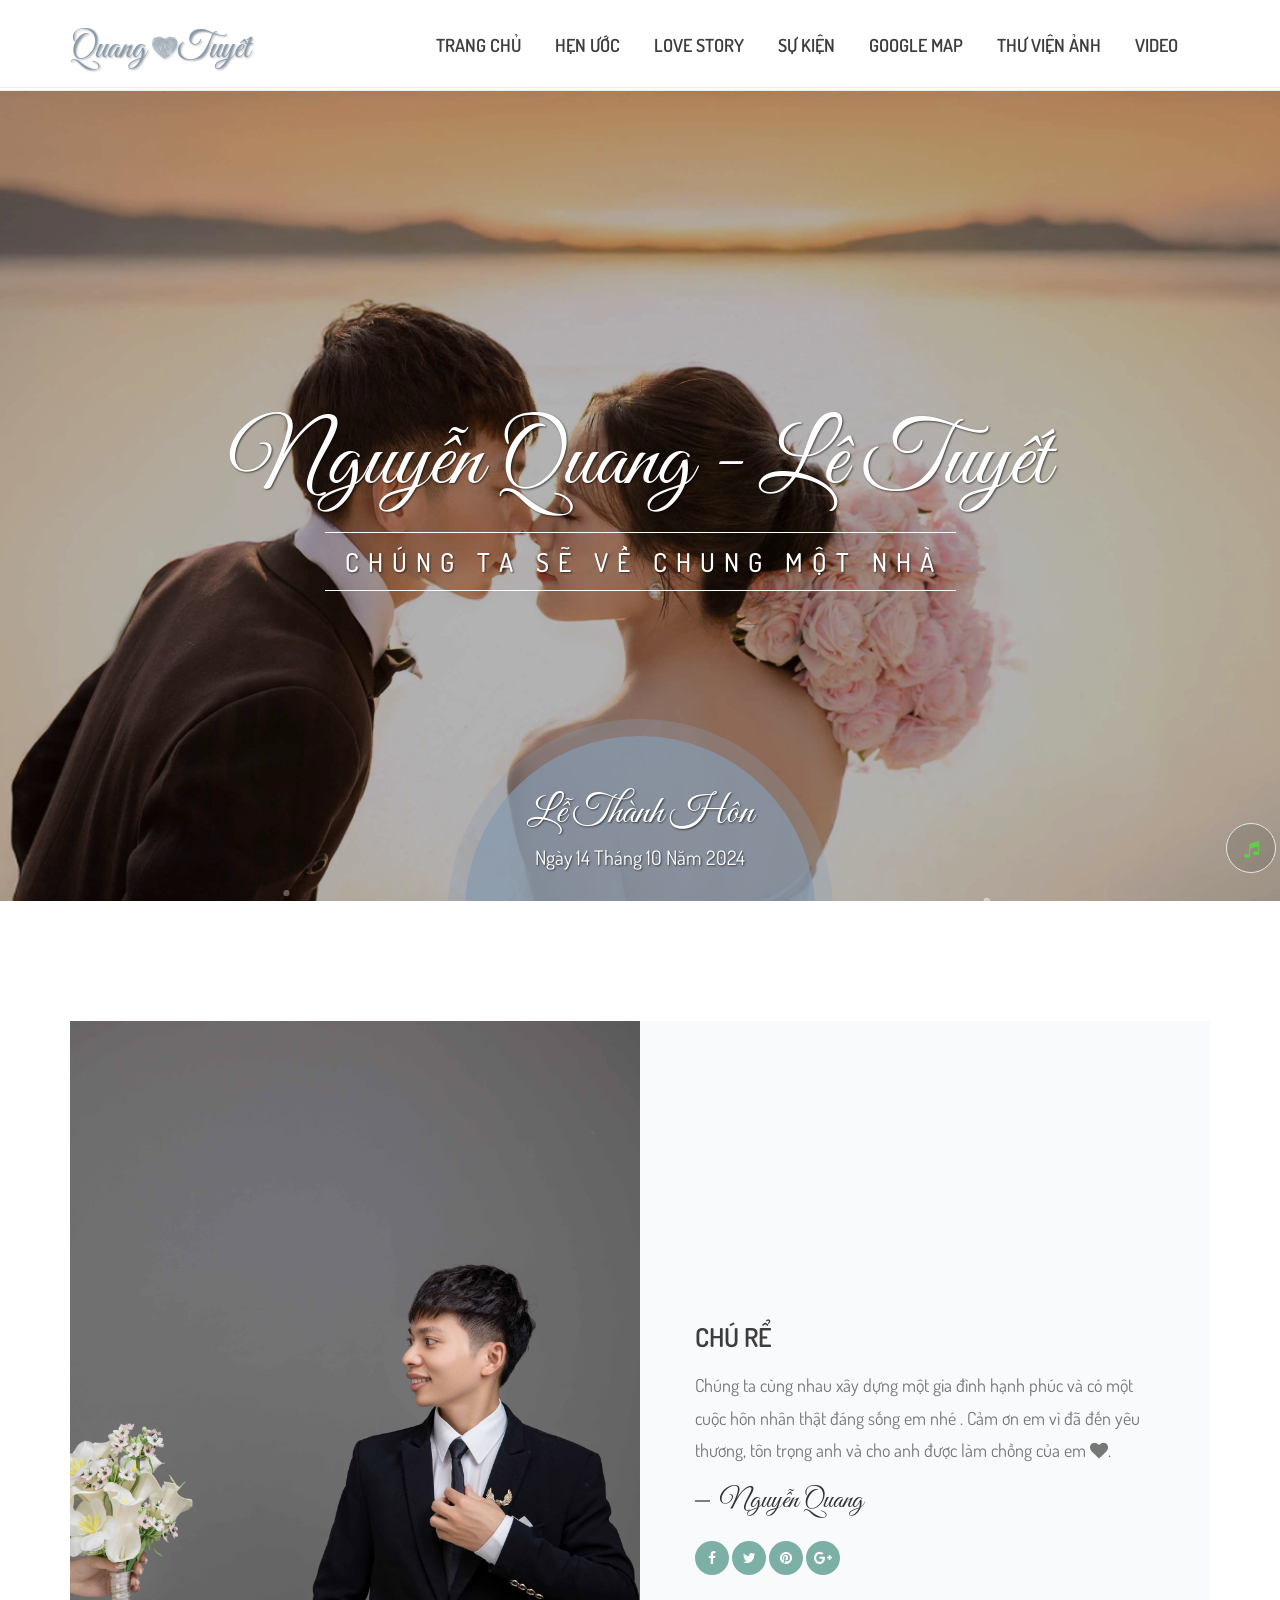
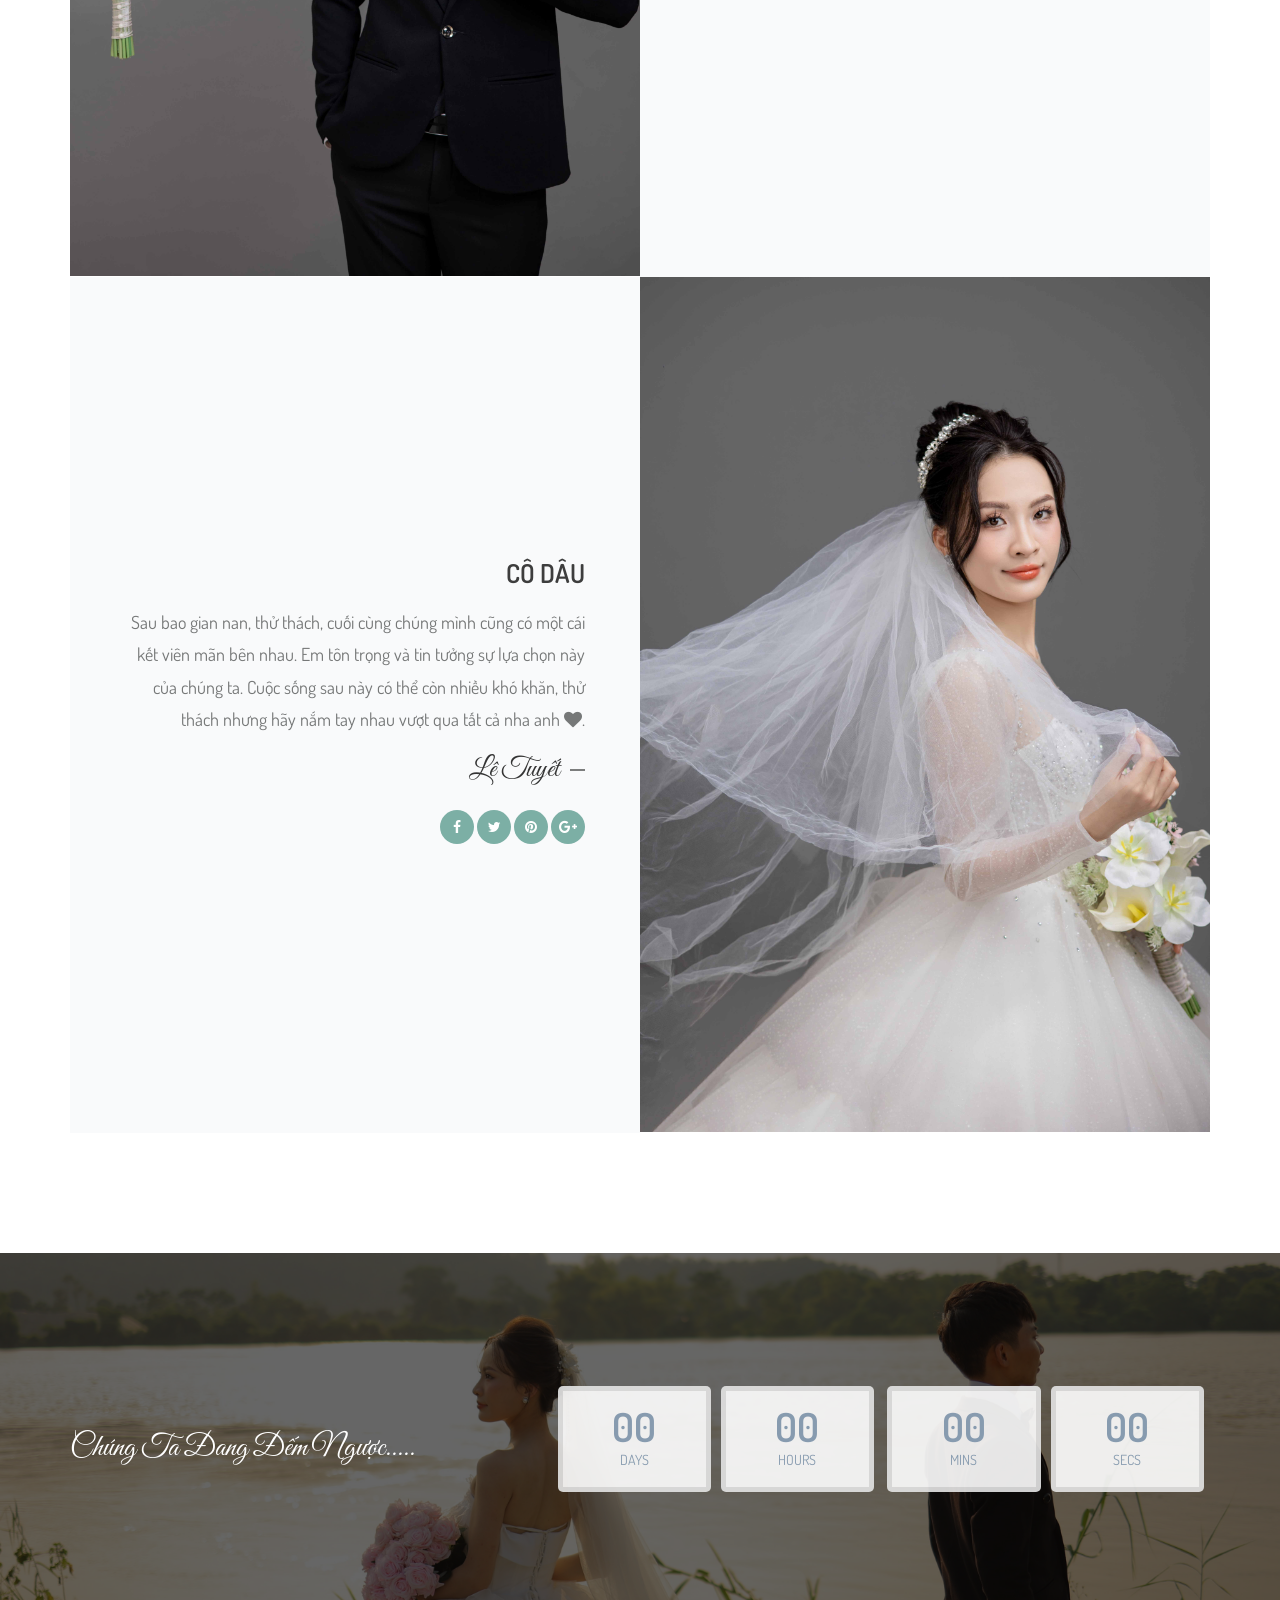
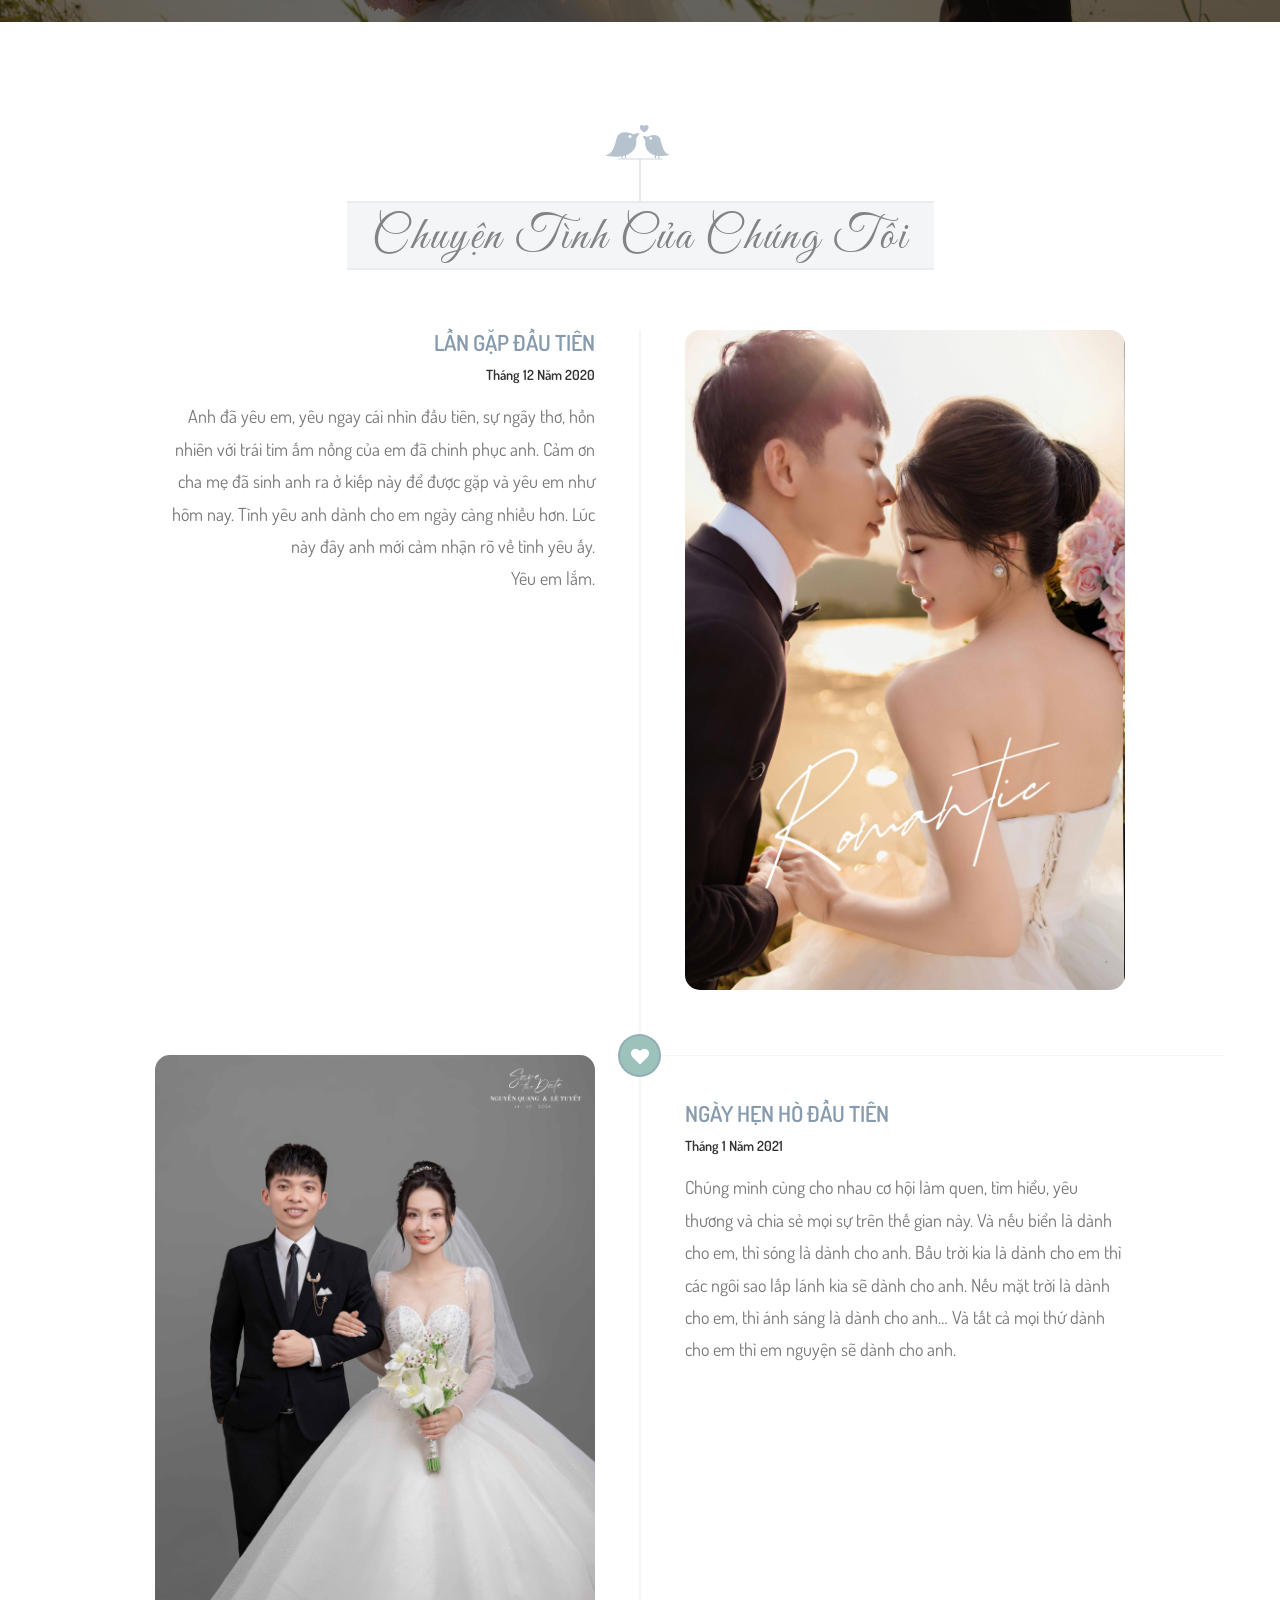
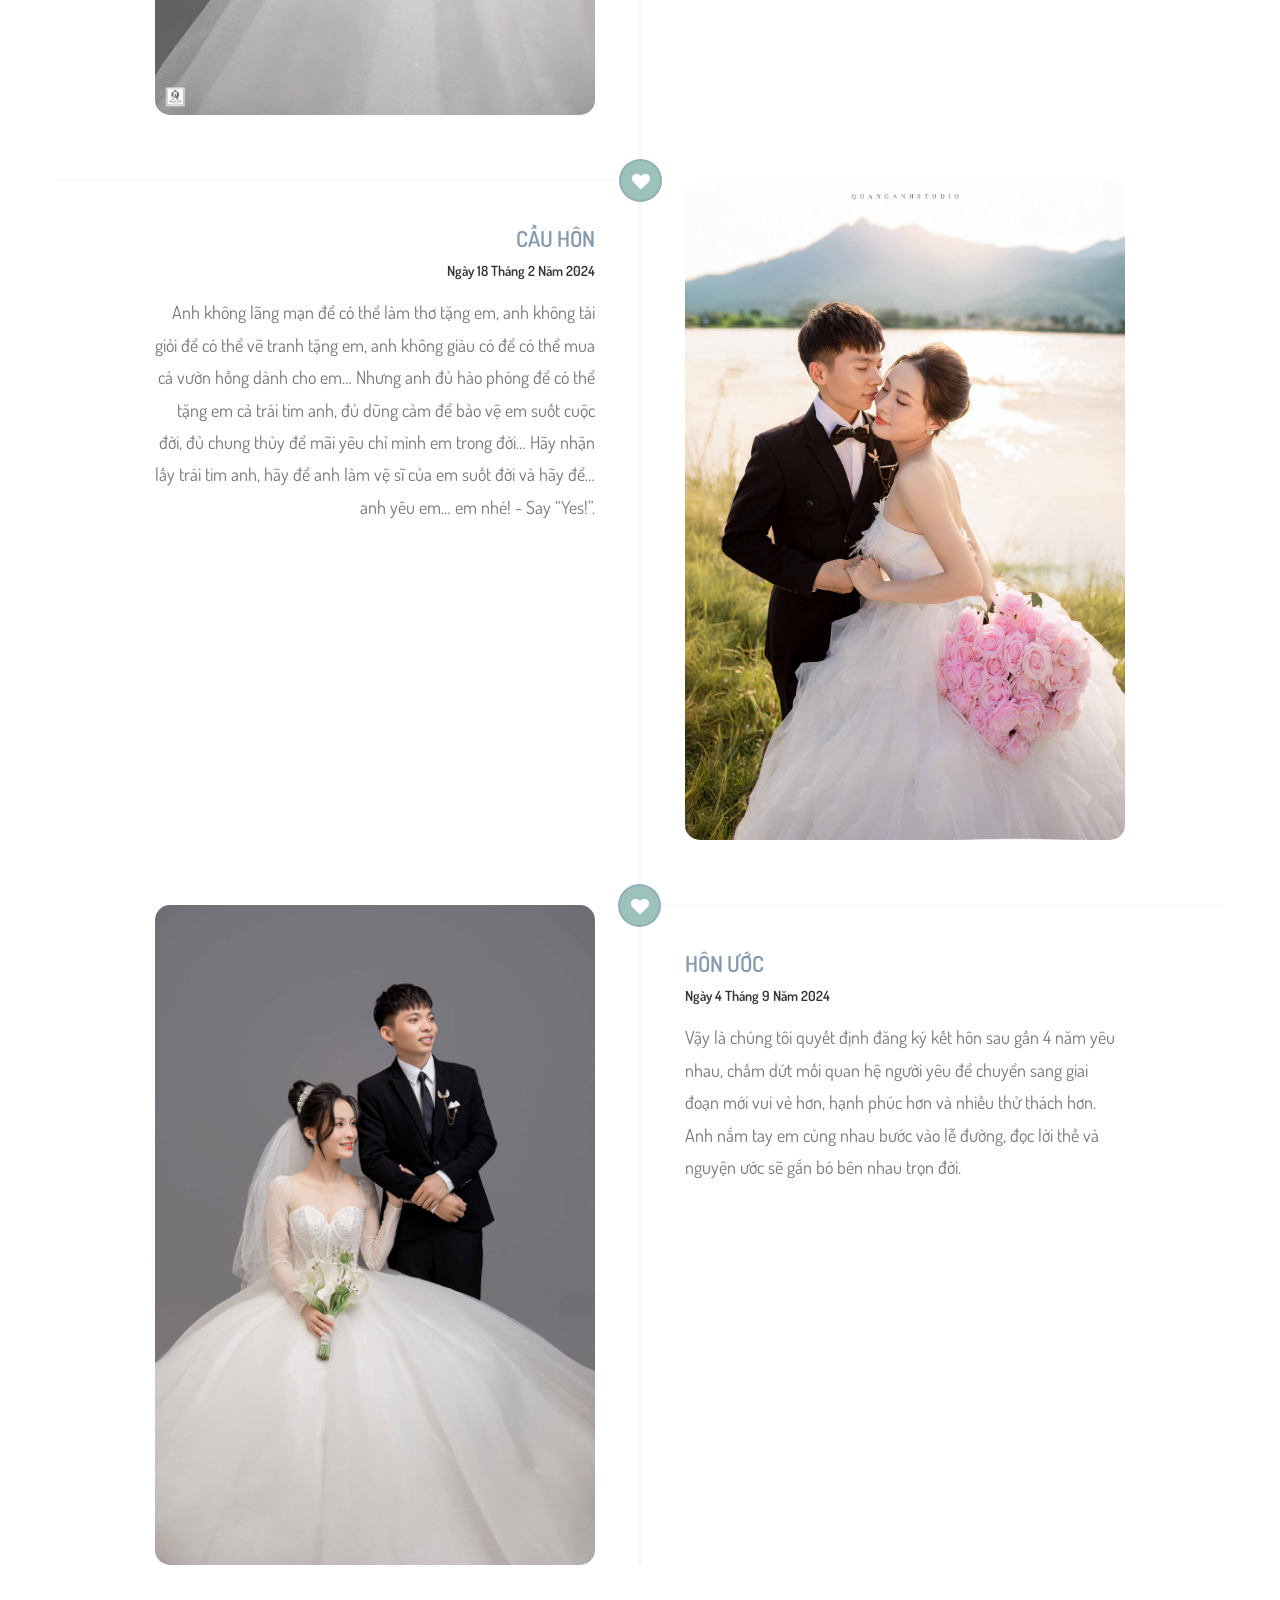
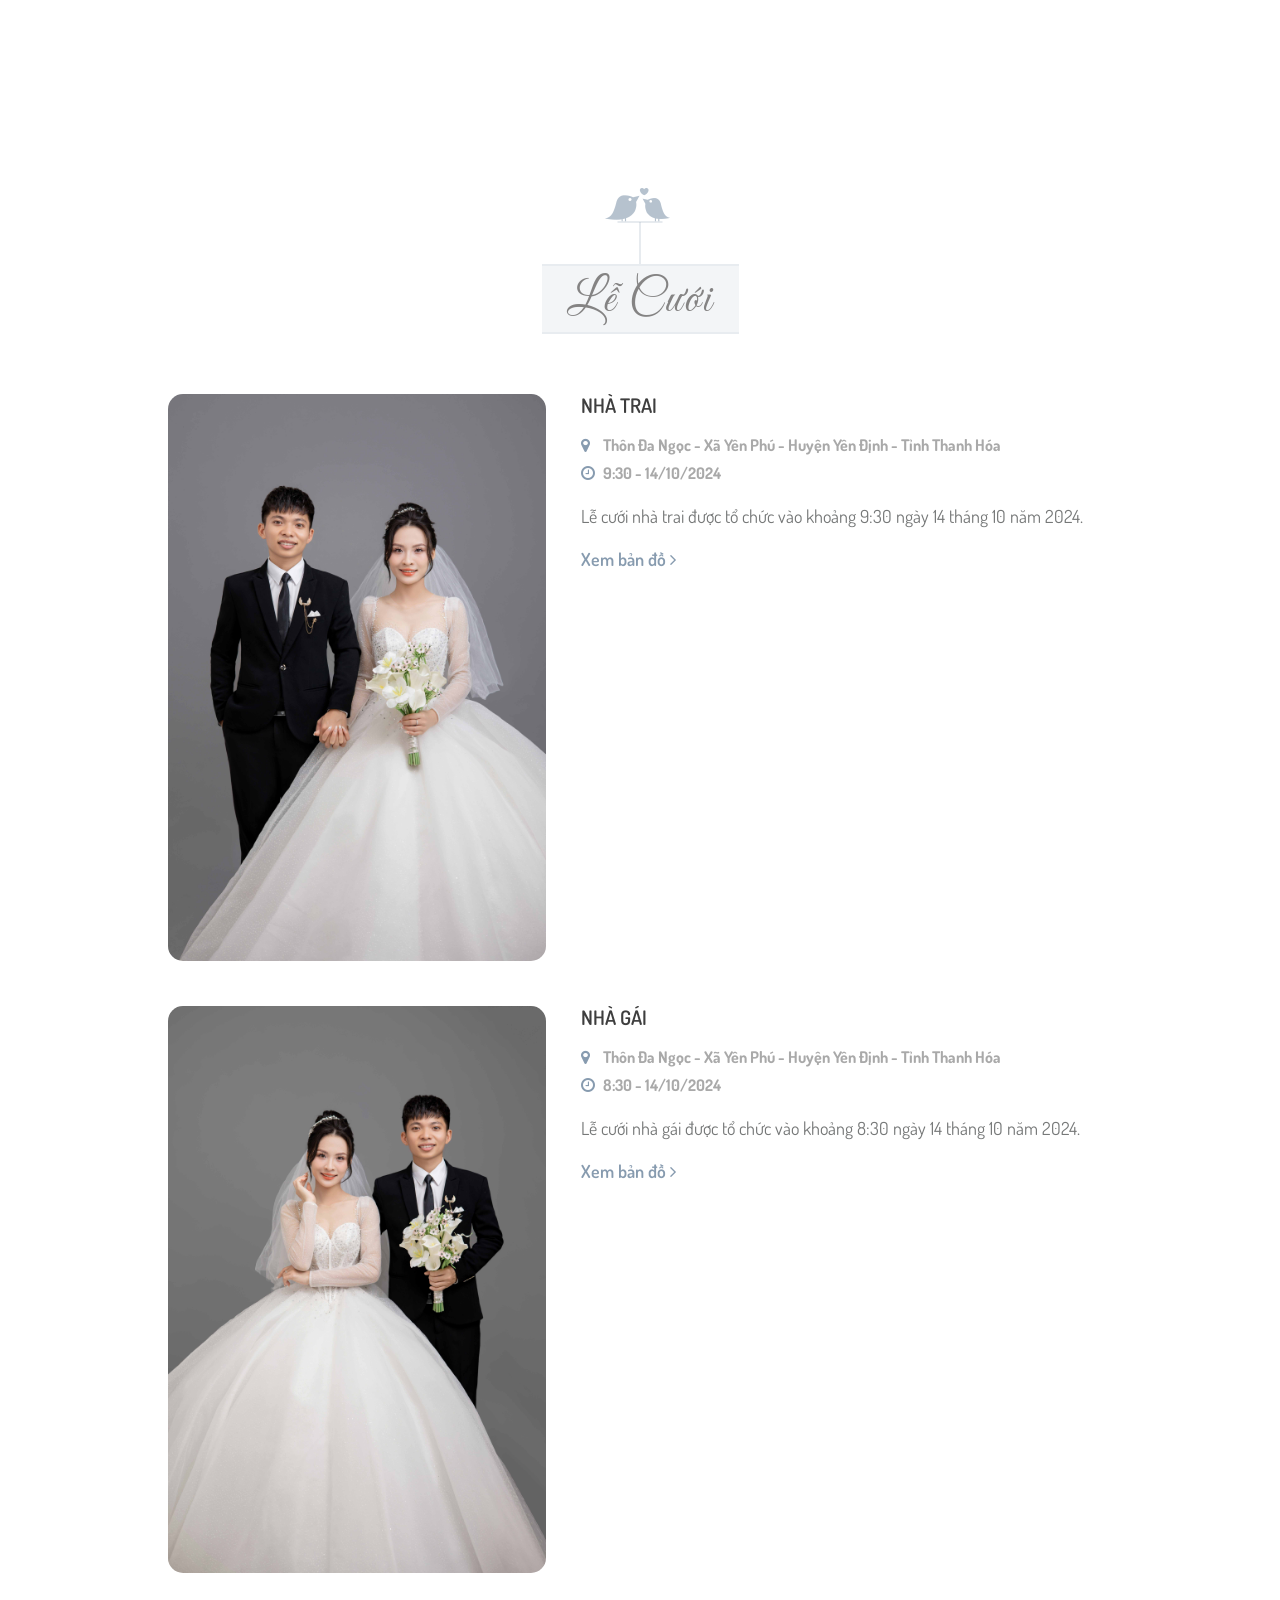
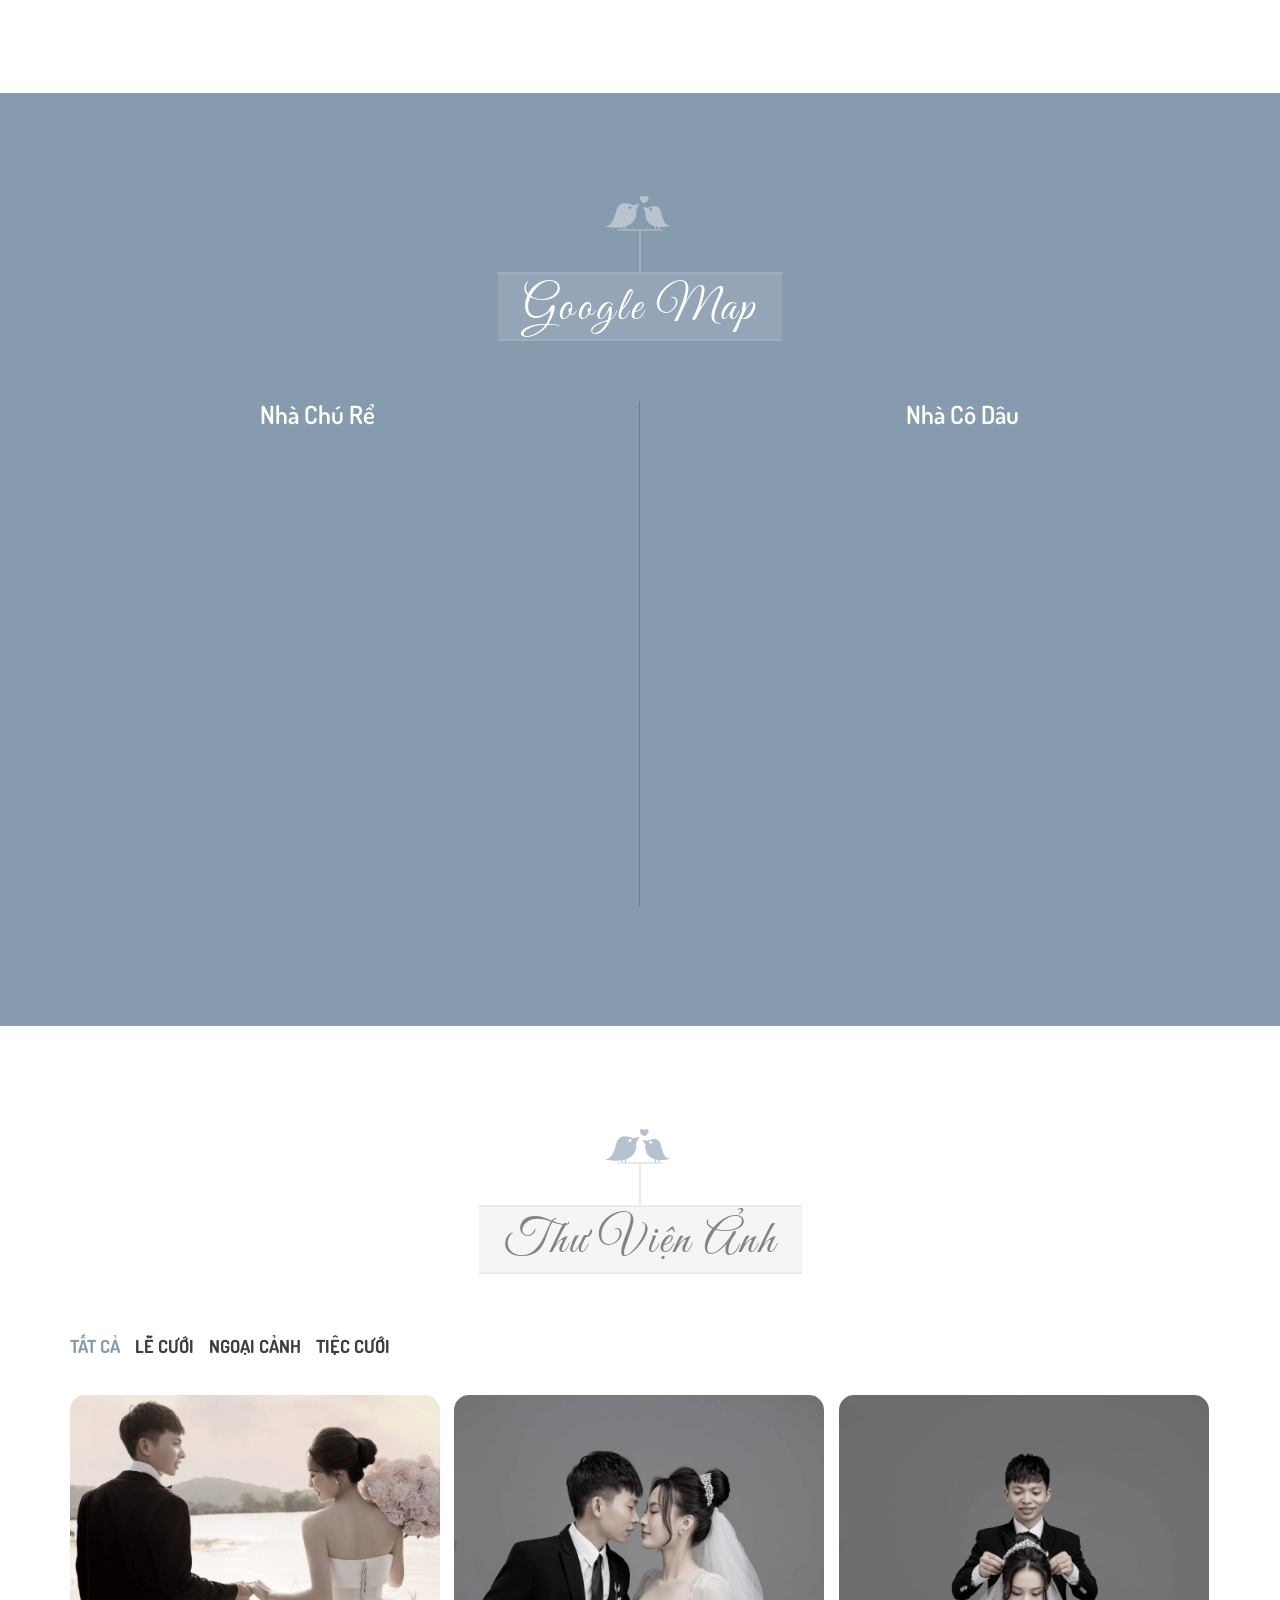
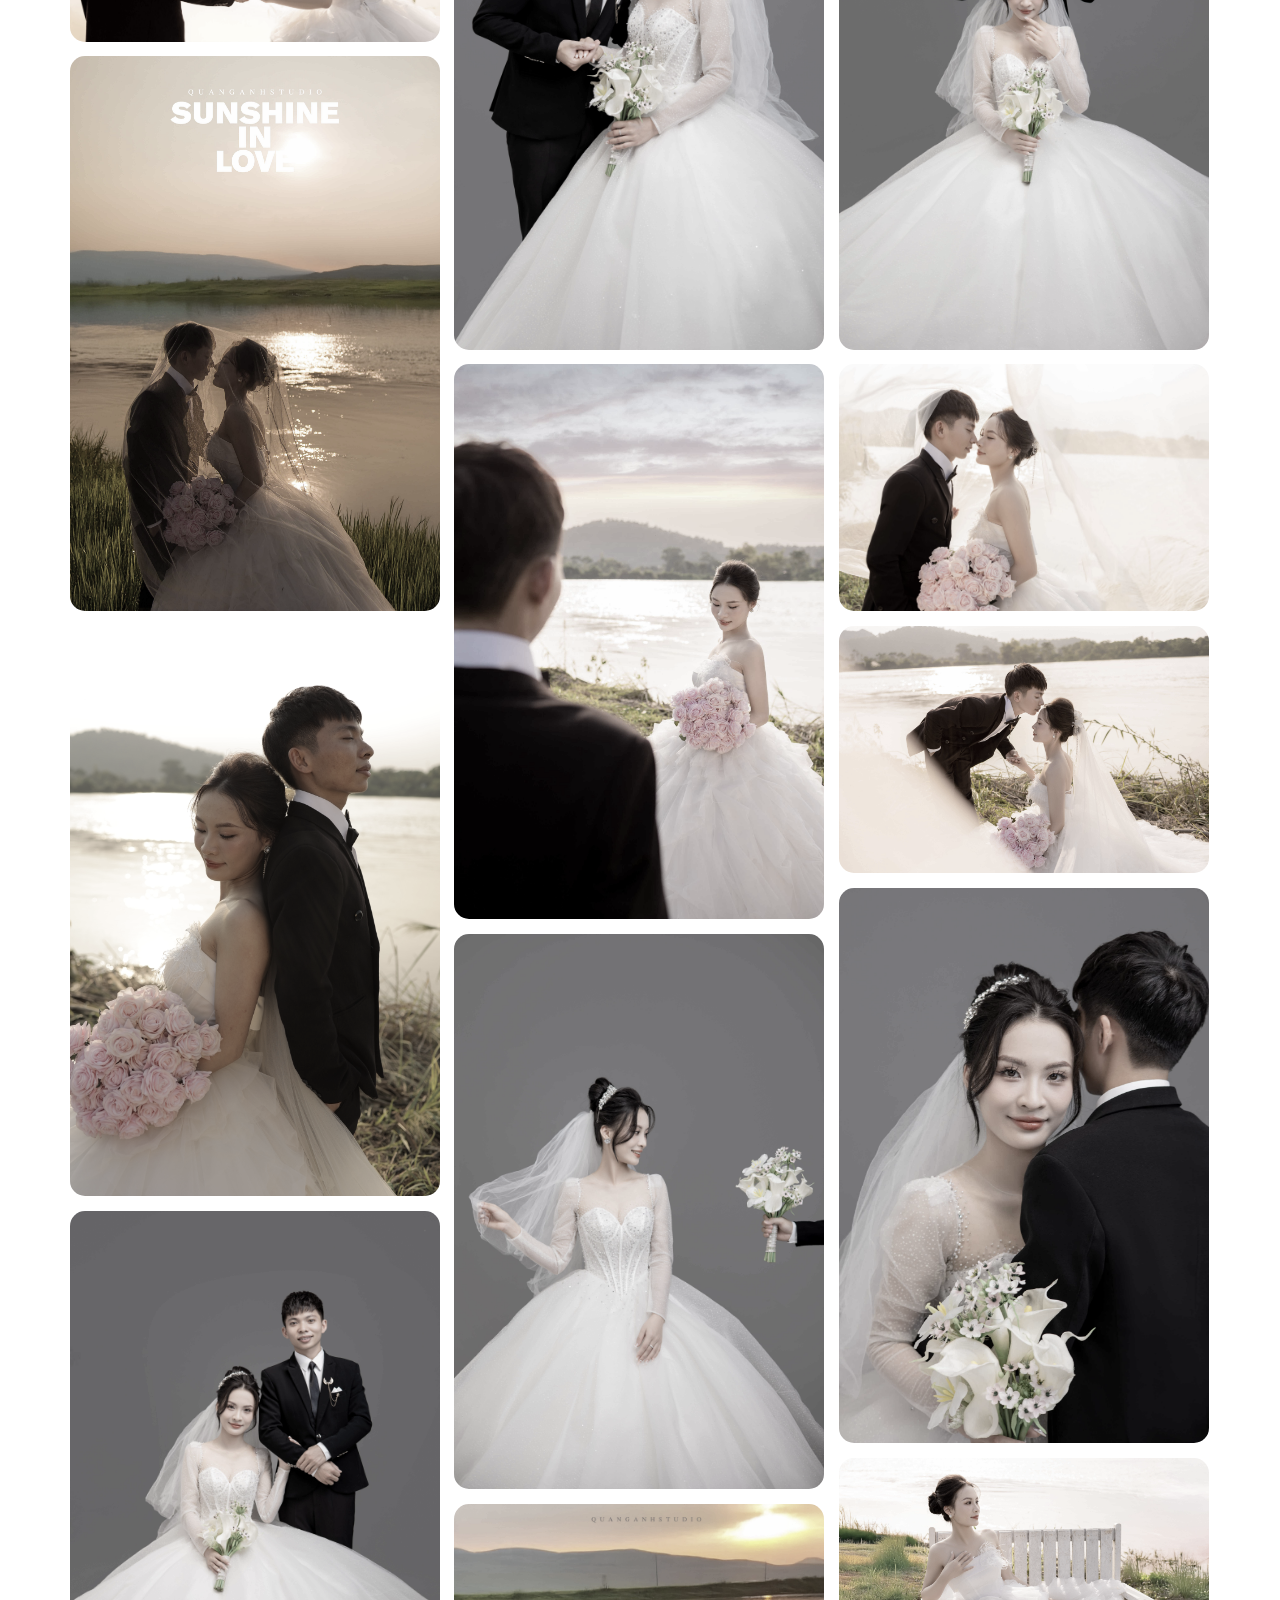
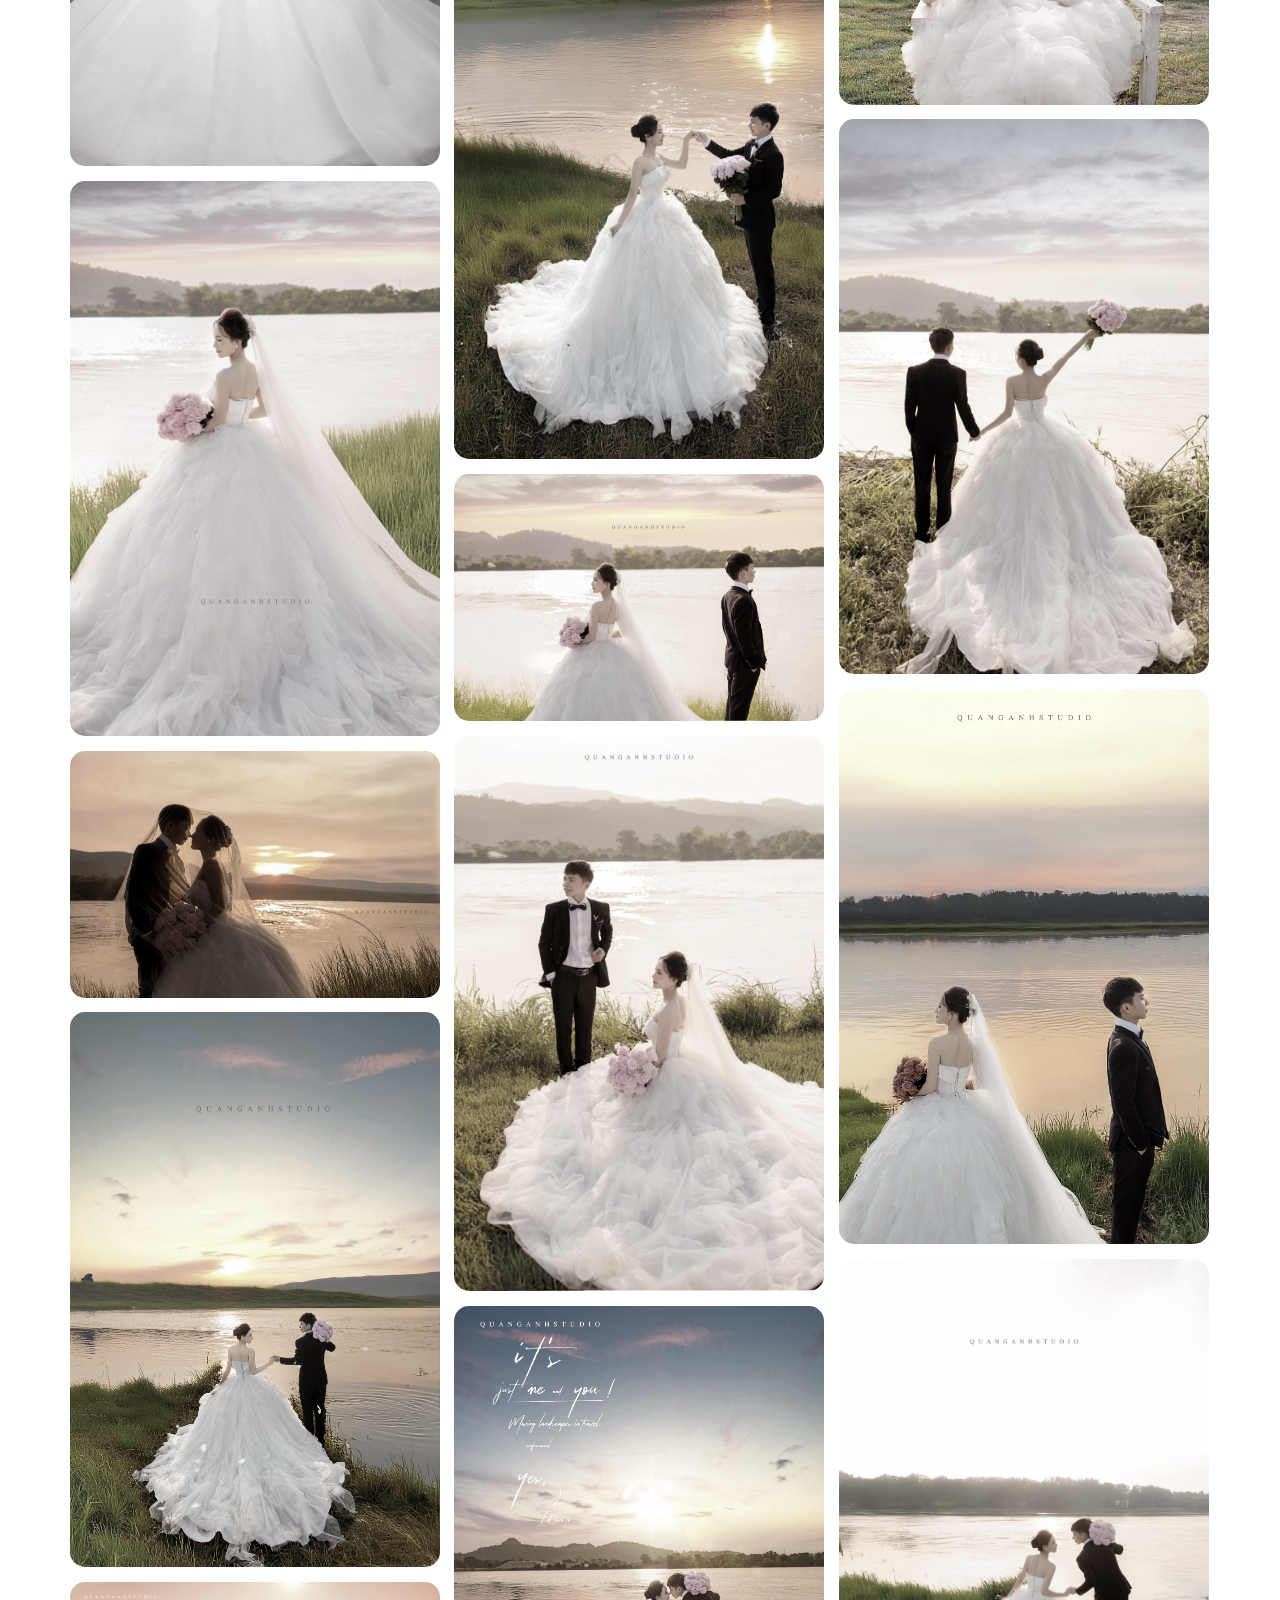
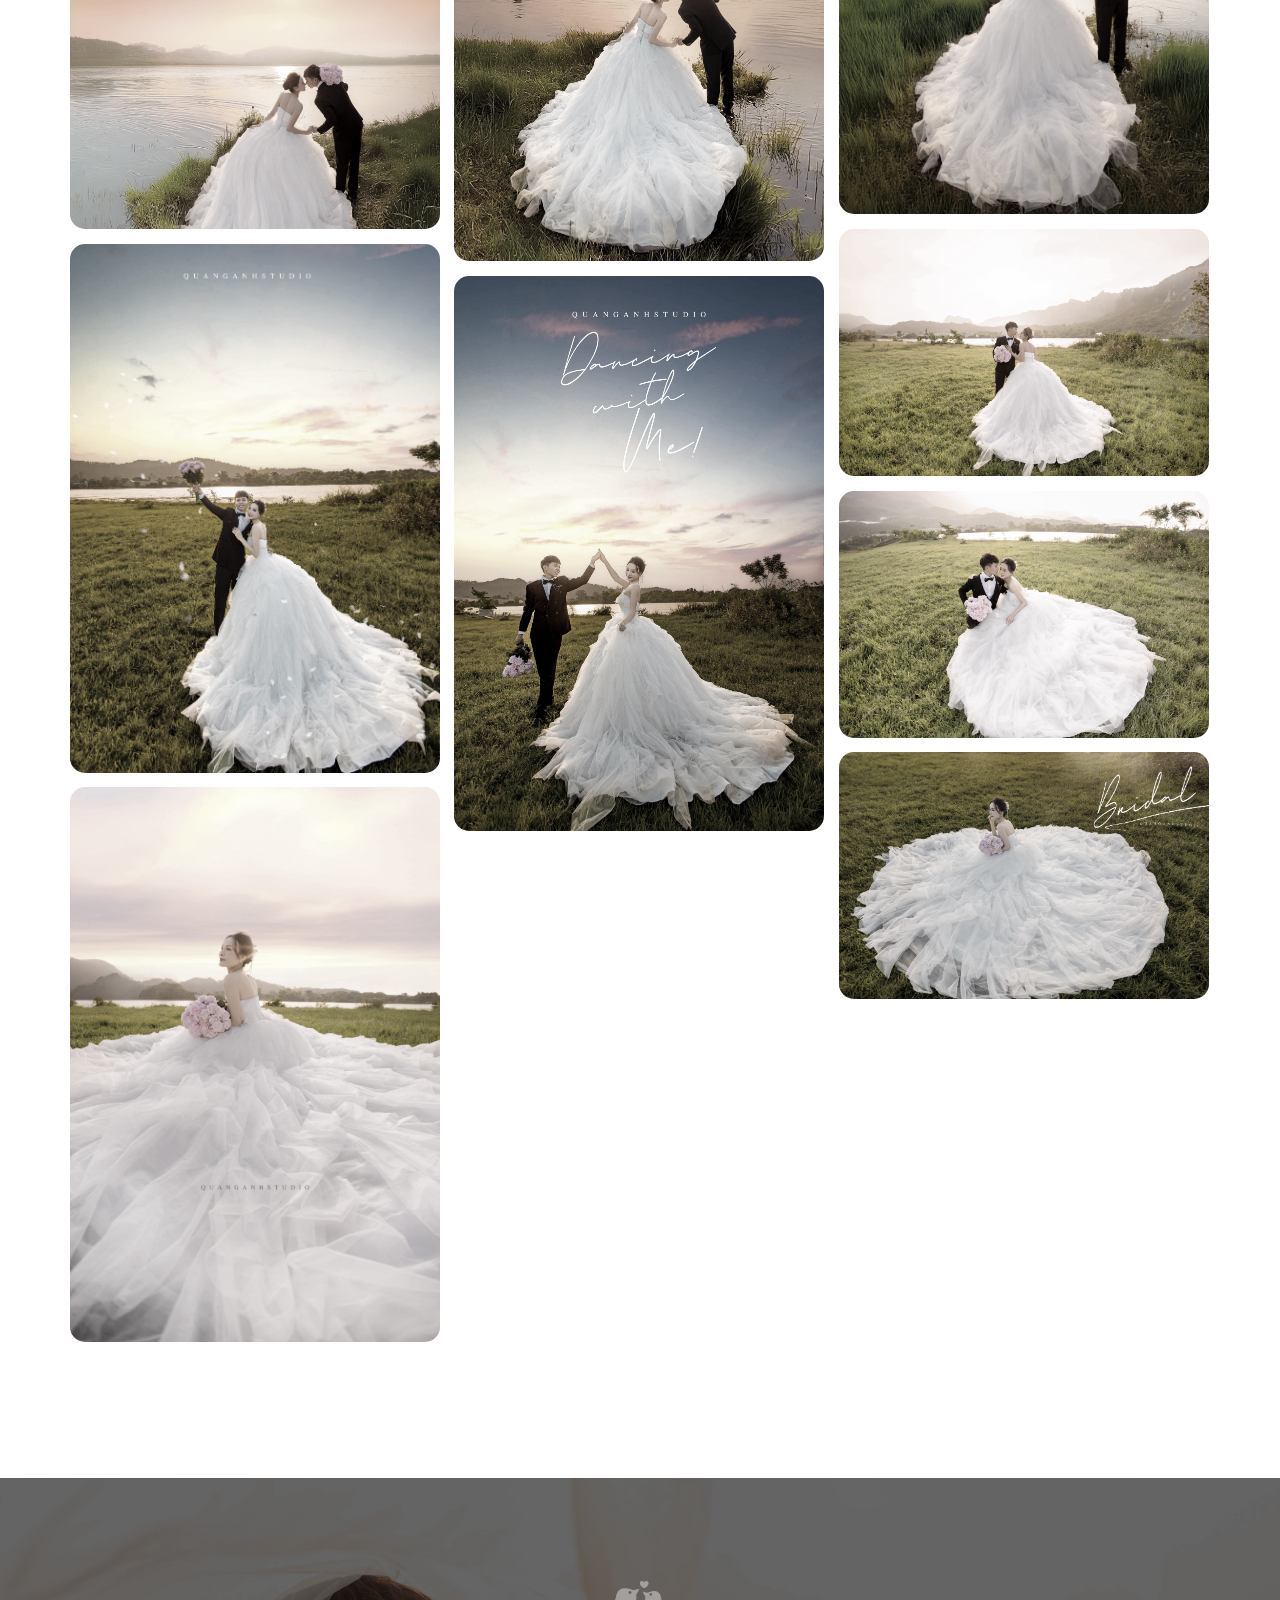
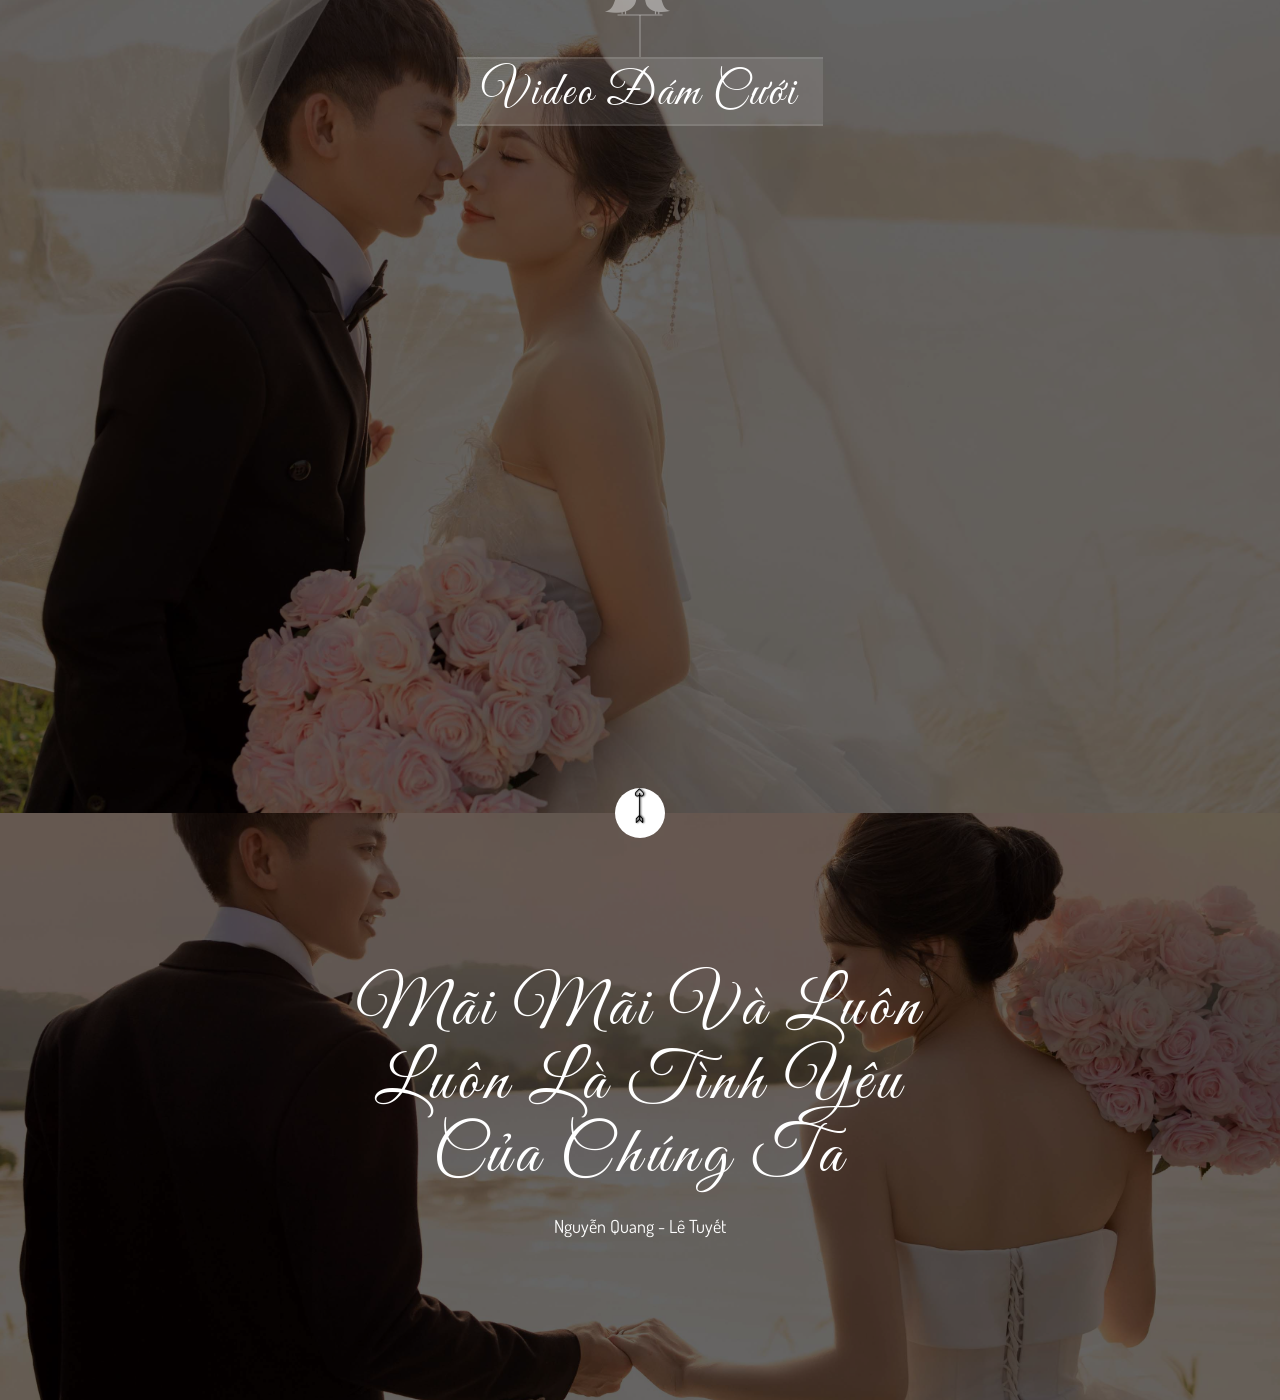
==== index.html @ 28f08b41 "Fix typo" ====
<!DOCTYPE html>
<html lang="en">
<head>
    <!-- Meta Tags -->
    <meta charset="utf-8">
    <meta http-equiv="X-UA-Compatible" content="IE=edge">
    <meta name="viewport" content="width=device-width, initial-scale=1">
    <meta property="og:title" content="Nguyễn Quang ft Lê Tuyết"/>
    <meta property="og:image" content="https://ourwedding.fun/images/gallery/LCA07421.jpeg"/>
    <meta property="og:url" content="http://ourwedding.fun/"/>
    <meta property="og:site_name" content="Nguyễn Quang ft Lê Tuyết"/>
    <meta property="og:description" content="Chúng ta sinh ra là để dành cho nhau, hãy tạo dựng nên một cuộc sống mới tràn ngập tiếng cười, hạnh phúc viên mãn nhé. Happy Wedding."/>

    <!-- Page Title -->
    <title> Lovely Wedding </title>

    <!-- Favicon and Touch Icons -->
    <link href="images/favicon/favicon.png" rel="shortcut icon" type="image/png">
    <link href="images/favicon/apple-touch-icon.png" rel="apple-touch-icon">
    <link href="images/favicon/apple-touch-icon-72x72.png" rel="apple-touch-icon" sizes="72x72">
    <link href="images/favicon/apple-touch-icon-114x114.png" rel="apple-touch-icon" sizes="114x114">
    <link href="images/favicon/apple-touch-icon-144x144.png" rel="apple-touch-icon" sizes="144x144">

    <!-- Icon fonts -->
    <link href="css/font-awesome.min.css" rel="stylesheet">
    <link href="css/flaticon.css" rel="stylesheet">

    <!-- Bootstrap core CSS -->
    <link href="css/bootstrap.min.css" rel="stylesheet">

    <!-- Plugins for this template -->
    <link href="css/animate.min.css" rel="stylesheet">
    <link href="css/owl.carousel.css" rel="stylesheet">
    <link href="css/owl.theme.css" rel="stylesheet">
    <link href="css/slick.css" rel="stylesheet">
    <link href="css/slick-theme.css" rel="stylesheet">
    <link href="css/owl.transitions.css" rel="stylesheet">
    <link href="css/jquery.fancybox.css" rel="stylesheet">
    <link href="css/magnific-popup.css" rel="stylesheet">

    <!-- Custom styles for this template -->
    <link href="css/style.css" rel="stylesheet">

    <!-- HTML5 shim and Respond.js for IE8 support of HTML5 elements and media queries -->
    <!--[if lt IE 9]>
    <script src="https://oss.maxcdn.com/html5shiv/3.7.3/html5shiv.min.js"></script>
    <script src="https://oss.maxcdn.com/respond/1.4.2/respond.min.js"></script>
    <![endif]-->
</head>

<body id="home">
    <!-- start page-wrapper -->
    <div class="page-wrapper">

        <!-- start preloader -->
        <div class="preloader">
            <div class="inner">
                <span class="icon"><i class="fi flaticon-two"></i></span>
            </div>
        </div>
        <!-- end preloader -->

        <!-- strat music-box -->
        <div class="music-box">
            <button id="music"  onclick="document.getElementById('player').play()" class="music-box-toggle-btn">
                <i class="fa fa-music"></i>
            </button>
            <audio id="player" src="audio/beautiful-in-white.mp3" loop></audio>
        </div>
        <!-- end music box -->


        <!-- Start header -->
        <header id="header" class="site-header header-style-2">
            <nav class="navigation navbar navbar-default">
                <div class="container">
                    <div class="navbar-header">
                        <button type="button" class="open-btn">
                            <span class="sr-only">Toggle navigation</span>
                            <span class="icon-bar"></span>
                            <span class="icon-bar"></span>
                            <span class="icon-bar"></span>
                        </button>
                        <div class="couple-logo">
                            <h1><a href="#home">Quang <i class="fi flaticon-shape-1"></i>Tuyết</a></h1>
                        </div>
                    </div>
                    <div id="navbar" class="navbar-collapse collapse navbar-right navigation-holder">
                        <button class="close-navbar"><i class="fa fa-close"></i></button>
                        <ul class="nav navbar-nav">
                            <li><a href="#home">Trang Chủ</a></li>
                            <li><a href="#couple">Hẹn Ước</a></li>
                            <li><a href="#story">Love Story</a></li>
                            <li><a href="#events">Sự Kiện</a></li>
                            <li><a href="#google_map">Google Map</a></li>
                            <li><a href="#gallery">Thư Viện Ảnh</a></li>
                            <li><a href="#video">Video</a></li>
                        </ul>
                    </div><!-- end of nav-collapse -->
                </div><!-- end of container -->
            </nav>
        </header>
        <!-- end of header -->


        <!-- start of hero -->
        <section class="hero">
            <div class="static-hero"></div>

            <div id="spirit-header" class="spirit-header">
                <canvas id="spirit-canvas"></canvas>
            </div>

            <div class="wedding-announcement">
                <div class="couple-name-merried-text">
                    <h2 class="wow slideInUp" data-wow-duration="1s">Nguyễn Quang - Lê Tuyết</h2>
                    <div class="married-text wow fadeIn" data-wow-delay="1s">
                        <h4 class="">
                        <span class=" wow fadeInUp" data-wow-delay="1.05s">C</span>
                        <span class=" wow fadeInUp" data-wow-delay="1.10s">h</span>
                        <span class=" wow fadeInUp" data-wow-delay="1.15s">ú</span>
                        <span class=" wow fadeInUp" data-wow-delay="1.20s">n</span>
                        <span class=" wow fadeInUp" data-wow-delay="1.25s">g</span>
                        <span>&nbsp;</span>
                        <span class=" wow fadeInUp" data-wow-delay="1.30s">t</span>
                        <span class=" wow fadeInUp" data-wow-delay="1.35s">a</span>
                        <span>&nbsp;</span>
                        <span class=" wow fadeInUp" data-wow-delay="1.40s">s</span>
                        <span class=" wow fadeInUp" data-wow-delay="1.45s">ẽ</span>
                        <span>&nbsp;</span>
                        <span class=" wow fadeInUp" data-wow-delay="1.50s">v</span>
                        <span class=" wow fadeInUp" data-wow-delay="1.55s">ề</span>
                        <span>&nbsp;</span>
                        <span class=" wow fadeInUp" data-wow-delay="1.60s">c</span>
                        <span class=" wow fadeInUp" data-wow-delay="1.65s">h</span>
                        <span class=" wow fadeInUp" data-wow-delay="1.70s">u</span>
                        <span class=" wow fadeInUp" data-wow-delay="1.75s">n</span>
                        <span class=" wow fadeInUp" data-wow-delay="1.80s">g</span>
                        <span>&nbsp;</span>
                        <span class=" wow fadeInUp" data-wow-delay="1.85s">m</span>
                        <span class=" wow fadeInUp" data-wow-delay="1.90s">ộ</span>
                        <span class=" wow fadeInUp" data-wow-delay="1.95s">t</span>
                        <span>&nbsp;</span>
                        <span class=" wow fadeInUp" data-wow-delay="2.0s">n</span>
                        <span class=" wow fadeInUp" data-wow-delay="2.05s">h</span>
                        <span class=" wow fadeInUp" data-wow-delay="2.10s">à</span>
                        </h4>
                    </div>
                    <!-- <i class="fa fa-heart"></i> -->
                </div>

                <div class="save-the-date">
                    <h4>Lễ Thành Hôn</h4>
                    <span class="date">Ngày 14 Tháng 10 Năm 2024</span>
                </div>
            </div>
        </section>
        <!-- end of hero slider -->


        <!-- start wedding-couple-section -->
        <section class="wedding-couple-section section-padding" id="couple">
            <div class="container">
                <div class="row">
                    <div class="col col-xs-12">
                        <div class="gb groom">
                            <div class="img-holder wow fadeInLeftSlow">
                                <img src="images/couple/LCA7382-01.jpeg" alt class="lazyload">
                            </div>
                            <div class="details">
                                <div class="details-inner">
                                    <h3>Chú Rể</h3>
                                    <p>Chúng ta cùng nhau xây dựng một gia đình hạnh phúc và có một cuộc hôn nhân thật đáng sống em nhé . Cảm ơn em vì đã đến yêu thương, tôn trọng anh và cho anh được làm chồng của em <i class="fa fa-heart"></i>.</p>
                                    <span class="signature">Nguyễn Quang</span>
                                    <ul class="social-links">
                                        <li><a href="https://www.facebook.com/nvquangth"><i class="fa fa-facebook"></i></a></li>
                                        <li><a href="https://www.facebook.com/nvquangth"><i class="fa fa-twitter"></i></a></li>
                                        <li><a href="https://www.facebook.com/nvquangth"><i class="fa fa-pinterest"></i></a></li>
                                        <li><a href="https://www.facebook.com/nvquangth"><i class="fa fa-google-plus"></i></a></li>
                                    </ul>
                                </div>
                            </div>
                        </div>
                        <div class="gb bride">
                            <div class="details">
                                <div class="details-inner">
                                    <h3>Cô Dâu</h3>
                                    <p>Sau bao gian nan, thử thách, cuối cùng chúng mình cũng có một cái kết viên mãn bên nhau. Em tôn trọng và tin tưởng sự lựa chọn này của chúng ta. Cuộc sống sau này có thể còn nhiều khó khăn, thử thách nhưng hãy nắm tay nhau vượt qua tất cả nha anh <i class="fa fa-heart"></i>.</p>
                                    <span class="signature">Lê Tuyết</span>
                                    <ul class="social-links">
                                        <li><a href="https://www.facebook.com/profile.php?id=100041354850670"><i class="fa fa-facebook"></i></a></li>
                                        <li><a href="https://www.facebook.com/profile.php?id=100041354850670"><i class="fa fa-twitter"></i></a></li>
                                        <li><a href="https://www.facebook.com/profile.php?id=100041354850670"><i class="fa fa-pinterest"></i></a></li>
                                        <li><a href="https://www.facebook.com/profile.php?id=100041354850670"><i class="fa fa-google-plus"></i></a></li>
                                    </ul>
                                </div>
                            </div>
                            <div class="img-holder wow fadeInRightSlow">
                                <img src="images/couple/LCA07438.jpeg" alt class="lazyload">
                            </div>
                        </div>
                    </div>
                </div> <!-- end row -->
            </div> <!-- end container -->
        </section>
        <!-- end wedding-couple-section -->


        <!-- start count-down-section -->
        <section class="count-down-section section-padding parallax lazyload" style="background-position: 50% -174.9286px !important;" data-bg-image="images/LCA8002.jpeg" data-speed="7">
            <div class="container">
                <div class="row">
                    <!-- Thiệp online -->
                    <!-- <div class="col col-md-12 col-md-offset-1">
                        <img style="width: 100%; height: auto;" src="images/thiepcuoi01.jpg" alt="" class="lazyload">
                    </div> -->

                    <div class="col col-md-4" style="padding-top: 5%;">
                        <h2><span>Chúng Ta Đang Đếm Ngược.....</span></h2>
                    </div>
                    <div class="col col-md-7 col-md-offset-1">
                        <div class="count-down-clock">
                            <div id="clock">

                            </div>
                        </div>
                    </div>
                </div> <!-- end row -->
                
            </div> <!-- end container -->
        </section>
        <!-- end count-down-section -->

        <!-- start story-section -->
        <section class="story-section section-padding" id="story">
            <div class="container">
                <div class="row">
                    <div class="col col-xs-12">
                        <div class="section-title">
                            <div class="vertical-line"><span><i class="fi flaticon-two"></i></span></div>
                            <h2>Chuyện Tình Của Chúng Tôi</h2>
                        </div>
                    </div>
                </div> <!-- end section-title -->

                <div class="row">
                    <div class="col col-xs-12">
                        <div class="story-timeline">
                            <div class="row">
                                <div class="col col-md-6">
                                    <div class="story-text right-align-text">
                                        <h3>Lần gặp đầu tiên</h3>
                                        <span class="date">Tháng 12 Năm 2020</span>
                                        <p>Anh đã yêu em, yêu ngay cái nhìn đầu tiên, sự ngây thơ, hồn nhiên với trái tim ấm nồng của em đã chinh phục anh. Cảm ơn cha mẹ đã sinh anh ra ở kiếp này để được gặp và yêu em như hôm nay. Tình yêu anh dành cho em ngày càng nhiều hơn. Lúc này đây anh mới cảm nhận rõ về tình yêu ấy. <br>Yêu em lắm.</p>
                                    </div>
                                </div>
                                <div class="col col-md-6">
                                    <div class="img-holder">
                                        <img src="images/story/LCA07037.jpeg" alt class="img img-responsive lazyload">
                                    </div>
                                </div>
                            </div>
                            <div class="row">
                                <div class="col col-md-6">
                                    <div class="img-holder right-align-text story-slider">
                                        <img src="images/story/LCA07291.jpeg" alt class="img img-responsive lazyload">
                                        <img src="images/story/LCA07515.jpeg" alt class="img img-responsive lazyload">
                                    </div>
                                </div>
                                <div class="col col-md-6 text-holder">
                                    <span class="heart">
                                        <i class="fa fa-heart"></i>
                                    </span>
                                    <div class="story-text">
                                        <h3>Ngày hẹn hò đầu tiên</h3>
                                        <span class="date">Tháng 1 Năm 2021</span>
                                        <p>Chúng mình cùng cho nhau cơ hội làm quen, tìm hiểu, yêu thương và chia sẻ mọi sự trên thế gian này. Và nếu biển là dành cho em, thì sóng là dành cho anh. Bầu trời kia là dành cho em thì các ngôi sao lấp lánh kia sẽ dành cho anh. Nếu mặt trời là dành cho em, thì ánh sáng là dành cho anh… Và tất cả mọi thứ dành cho em thì em nguyện sẽ dành cho anh.</p>
                                    </div>
                                </div>
                            </div>
                            <div class="row">
                                <div class="col col-md-6 text-holder right-heart">
                                    <span class="heart">
                                        <i class="fa fa-heart"></i>
                                    </span>
                                    <div class="story-text right-align-text">
                                        <h3>Cầu hôn</h3>
                                        <span class="date">Ngày 18 Tháng 2 Năm 2024</span>
                                        <p>Anh không lãng mạn để có thể làm thơ tặng em, anh không tài giỏi để có thể vẽ tranh tặng em, anh không giàu có để có thể mua cả vườn hồng dành cho em… Nhưng anh đủ hào phóng để có thể tặng em cả trái tim anh, đủ dũng cảm để bảo vệ em suốt cuộc đời, đủ chung thủy để mãi yêu chỉ mình em trong đời… Hãy nhận lấy trái tim anh, hãy để anh làm vệ sĩ của em suốt đời và hãy để… anh yêu em… em nhé!   - Say “Yes!”.
                                        </p>
                                    </div>
                                </div>
                                <div class="col col-md-6">
                                    <div class="img-holder right-align-text story-slider">
                                        <img src="images/story/LCA07694.jpeg" alt class="img img-responsive lazyload">
                                        <img src="images/story/LCA07720.jpeg" alt class="img img-responsive lazyload">
                                    </div>
                                </div>
                            </div>
                            <div class="row">
                                <div class="col col-md-6">
                                    <div class="img-holder video-holder">
                                        <img src="images/story/LCA07650.jpeg" alt class="img img-responsive lazyload">
                                    </div>
                                </div>
                                <div class="col col-md-6 text-holder">
                                    <span class="heart">
                                        <i class="fa fa-heart"></i>
                                    </span>
                                    <div class="story-text">
                                        <h3>Hôn Ước</h3>
                                        <span class="date">Ngày 4 Tháng 9 Năm 2024</span>
                                        <p> Vậy là chúng tôi quyết định đăng ký kết hôn sau gần 4 năm yêu nhau, chấm dứt mối quan hệ người yêu để chuyển sang giai đoạn mới vui vẻ hơn, hạnh phúc hơn và nhiều thử thách hơn. Anh nắm tay em cùng nhau bước vào lễ đường, đọc lời thề và nguyện ước sẽ gắn bó bên nhau trọn đời.</p>
                                    </div>
                                </div>
                            </div>
                        </div>
                    </div>
                </div> <!-- end row -->
            </div> <!-- end container -->
        </section>
        <!-- end story-section -->

        <!-- start events-section -->
        <section class="events-section section-padding" id="events">
            <div class="container">
                <div class="row">
                    <div class="col col-xs-12">
                        <div class="section-title">
                            <div class="vertical-line"><span><i class="fi flaticon-two"></i></span></div>
                            <h2>Lễ Cưới</h2>
                        </div>
                    </div>
                </div> <!-- end section-title -->

                <div class="row">
                    <div class="col col-lg-10 col-lg-offset-1">
                        <div class="event">
                            <div class="img-holder">
                                <img src="images/events/LCA07309.jpeg" alt class="img img-responsive lazyload" height="260">
                            </div>
                            <div class="details">
                                <h3>Nhà Trai</h3>
                                <ul>
                                    <li><i class="fa fa-map-marker"></i><b>Thôn Đa Ngọc - Xã Yên Phú - Huyện Yên Định - Tỉnh Thanh Hóa</b></li>
                                    <li><i class="fa fa-clock-o"></i><b>9:30 - 14/10/2024</b></li>
                                </ul>
                                <p>Lễ cưới nhà trai được tổ chức vào khoảng 9:30 ngày 14 tháng 10 năm 2024. </p>
                                <a class="see-location-btn popup-gmaps" href="https://www.google.com/maps/embed?pb=!1m26!1m12!1m3!1d478404.4022608344!2d105.40372951208285!3d20.48430826712598!2m3!1f0!2f0!3f0!3m2!1i1024!2i768!4f13.1!4m11!3e0!4m5!1s0x3135abb4623fb1d3%3A0x10291e8bc5361d64!2zUGVha3ZpZXcgVG93ZXIsIDM2IFBo4buRIEhvw6BuZyBD4bqndSwgw5QgQ2jhu6MgROG7q2EsIMSQ4buRbmcgxJBhLCBIw6AgTuG7mWk!3m2!1d21.0192364!2d105.8236649!4m3!3m2!1d20.0024652!2d105.5222002!5e0!3m2!1sen!2s!4v1720239266324!5m2!1sen!2s">
                                    Xem bản đồ <i class="fa fa-angle-right"></i>
                                </a>
                            </div>
                        </div>
                        <div class="event">
                            <div class="img-holder">
                                <img src="images/events/LCA07663.jpeg" alt class="img img-responsive lazyload">
                            </div>
                            <div class="details">
                                <h3>Nhà Gái</h3>
                                <ul>
                                    <li><i class="fa fa-map-marker"></i><b>Thôn Đa Ngọc - Xã Yên Phú - Huyện Yên Định - Tỉnh Thanh Hóa</b></li>
                                    <li><i class="fa fa-clock-o"></i><b>8:30 - 14/10/2024</b></li>
                                </ul>
                                <p>Lễ cưới nhà gái được tổ chức vào khoảng 8:30 ngày 14 tháng 10 năm 2024. </p>
                                <a class="see-location-btn popup-gmaps" href="https://www.google.com/maps/embed?pb=!1m26!1m12!1m3!1d478404.4022608344!2d105.40372951208288!3d20.48430826712598!2m3!1f0!2f0!3f0!3m2!1i1024!2i768!4f13.1!4m11!3e0!4m5!1s0x3135abb4623fb1d3%3A0x10291e8bc5361d64!2zUGVha3ZpZXcgVG93ZXIsIDM2IFBo4buRIEhvw6BuZyBD4bqndSwgw5QgQ2jhu6MgROG7q2EsIMSQ4buRbmcgxJBhLCBIw6AgTuG7mWk!3m2!1d21.0192364!2d105.8236649!4m3!3m2!1d20.0112633!2d105.5407223!5e0!3m2!1sen!2s!4v1720239364046!5m2!1sen!2s">
                                    Xem bản đồ <i class="fa fa-angle-right"></i>
                                </a>
                            </div>
                        </div>
                    </div>
                </div> <!-- end row -->
            </div> <!-- end container -->
        </section>
        <!-- end events-section -->

         <!-- start getting-there-section -->
         <section class="getting-there-section section-padding" id="google_map">
            <div class="container">
                <div class="row">
                    <div class="col col-xs-12">
                        <div class="section-title-white">
                            <div class="vertical-line"><span><i class="fi flaticon-two"></i></span></div>
                            <h2>Google Map</h2>
                        </div>
                    </div>
                </div> <!-- end section-title -->

                <div class="row content">
                    <div class="col col-md-6">
                        <h3 style="text-align: center;">Nhà Chú Rể</h3>
                        <iframe src="https://www.google.com/maps/embed?pb=!1m26!1m12!1m3!1d478404.4022608344!2d105.40372951208285!3d20.48430826712598!2m3!1f0!2f0!3f0!3m2!1i1024!2i768!4f13.1!4m11!3e0!4m5!1s0x3135abb4623fb1d3%3A0x10291e8bc5361d64!2zUGVha3ZpZXcgVG93ZXIsIDM2IFBo4buRIEhvw6BuZyBD4bqndSwgw5QgQ2jhu6MgROG7q2EsIMSQ4buRbmcgxJBhLCBIw6AgTuG7mWk!3m2!1d21.0192364!2d105.8236649!4m3!3m2!1d20.0024652!2d105.5222002!5e0!3m2!1sen!2s!4v1720239266324!5m2!1sen!2s" width="600" height="450" style="border:0;" allowfullscreen="" loading="lazy" referrerpolicy="no-referrer-when-downgrade"></iframe>
                    </div>
                    <div class="col col-md-6">
                        <h3 style="text-align: center;">Nhà Cô Dâu</h3>
                        <iframe src="https://www.google.com/maps/embed?pb=!1m26!1m12!1m3!1d478404.4022608344!2d105.40372951208288!3d20.48430826712598!2m3!1f0!2f0!3f0!3m2!1i1024!2i768!4f13.1!4m11!3e0!4m5!1s0x3135abb4623fb1d3%3A0x10291e8bc5361d64!2zUGVha3ZpZXcgVG93ZXIsIDM2IFBo4buRIEhvw6BuZyBD4bqndSwgw5QgQ2jhu6MgROG7q2EsIMSQ4buRbmcgxJBhLCBIw6AgTuG7mWk!3m2!1d21.0192364!2d105.8236649!4m3!3m2!1d20.0112633!2d105.5407223!5e0!3m2!1sen!2s!4v1720239364046!5m2!1sen!2s" width="600" height="450" style="border:0;" allowfullscreen="" loading="lazy" referrerpolicy="no-referrer-when-downgrade"></iframe>
                    </div>
                </div> <!-- end row -->
            </div> <!-- end container -->
        </section>
        <!-- end getting-there-section -->

        <!-- start gallery-section -->
        <section class="gallery-section section-padding" id="gallery">
            <div class="container">
                <div class="row">
                    <div class="col col-xs-12">
                        <div class="section-title">
                            <div class="vertical-line"><span><i class="fi flaticon-two"></i></span></div>
                            <h2>Thư Viện Ảnh</h2>
                        </div>
                    </div>
                </div> <!-- end section-title -->

                <div class="row">
                    <div class="col col-xs-12 sortable-gallery">
                        <div class="gallery-filters">
                            <ul>
                                <li><a data-filter="*" href="#" class="current">Tất Cả</a></li>
                                <li><a data-filter=".wedding" href="#">Lễ Cưới</a></li>
                                <li><a data-filter=".ceremony" href="#">Ngoại Cảnh</a></li>
                                <li><a data-filter=".party" href="#">Tiệc Cưới</a></li>
                            </ul>
                        </div>

                        <div class="gallery-container gallery-fancybox masonry-gallery">
                            <div class="grid wedding">
                                <a href="images/gallery/LCA07003.jpeg" class="fancybox lazyload" data-fancybox-group="gall-1">
                                    <img src="images/gallery/LCA07003.jpeg" alt class="img img-responsive lazyload">
                                </a>
                            </div>
                            <div class="grid wedding ceremony">
                                <a href="images/gallery/LCA07274.jpeg" class="fancybox lazyload" data-fancybox-group="gall-1">
                                    <img src="images/gallery/LCA07274.jpeg" alt class="img img-responsive lazyload">
                                </a>
                            </div>
                            <div class="grid ceremony eudcation">
                                <a href="images/gallery/LCA07421.jpeg" class="fancybox lazyload" data-fancybox-group="gall-1">
                                    <img src="images/gallery/LCA07421.jpeg" alt class="img img-responsive lazyload">
                                </a>
                            </div>
                            <div class="grid wedding party">
                                <a href="images/gallery/LCA07507.jpeg" class="fancybox lazyload" data-fancybox-group="gall-1">
                                    <img src="images/gallery/LCA07507.jpeg" alt class="img img-responsive lazyload">
                                </a>
                            </div>
                            <div class="grid ceremony">
                                <a href="images/gallery/LCA07614.jpeg" class="fancybox lazyload" data-fancybox-group="gall-1">
                                    <img src="images/gallery/LCA07614.jpeg" alt class="img img-responsive lazyload">
                                </a>
                            </div>
                            <div class="grid party">
                                <a href="images/gallery/LCA07750.jpeg" class="fancybox lazyload" data-fancybox-group="gall-1">
                                    <img src="images/gallery/LCA07750.jpeg" alt class="img img-responsive lazyload">
                                </a>
                            </div>
                            <div class="grid wedding">
                                <a href="images/gallery/LCA07771.jpeg" class="fancybox lazyload" data-fancybox-group="gall-1">
                                    <img src="images/gallery/LCA07771.jpeg" alt class="img img-responsive lazyload">
                                </a>
                            </div>
                            <div class="grid ceremony">
                                <a href="images/gallery/LCA07878.jpeg" class="fancybox lazyload" data-fancybox-group="gall-1">
                                    <img src="images/gallery/LCA07878.jpeg" alt class="img img-responsive lazyload">
                                </a>
                            </div>
                            <div class="grid ceremony">
                                <a href="images/gallery/LCA07811.jpeg" class="fancybox lazyload" data-fancybox-group="gall-1">
                                    <img src="images/gallery/LCA07811.jpeg" alt class="img img-responsive lazyload">
                                </a>
                            </div>

                            <div class="grid ceremony">
                                <a href="images/gallery/3K9A2336.JPG" class="fancybox lazyload" data-fancybox-group="gall-1">
                                    <img src="images/gallery/3K9A2336.JPG" alt class="img img-responsive lazyload">
                                </a>
                            </div>
                            <div class="grid ceremony">
                                <a href="images/gallery/3K9A2358.JPG" class="fancybox lazyload" data-fancybox-group="gall-1">
                                    <img src="images/gallery/3K9A2358.JPG" alt class="img img-responsive lazyload">
                                </a>
                            </div>
                            <div class="grid ceremony">
                                <a href="images/gallery/3K9A2393.JPG" class="fancybox lazyload" data-fancybox-group="gall-1">
                                    <img src="images/gallery/3K9A2393.JPG" alt class="img img-responsive lazyload">
                                </a>
                            </div>
                            <div class="grid ceremony">
                                <a href="images/gallery/3K9A2495.JPG" class="fancybox lazyload" data-fancybox-group="gall-1">
                                    <img src="images/gallery/3K9A2495.JPG" alt class="img img-responsive lazyload">
                                </a>
                            </div>
                            <div class="grid ceremony">
                                <a href="images/gallery/3K9A2539.JPG" class="fancybox lazyload" data-fancybox-group="gall-1">
                                    <img src="images/gallery/3K9A2539.JPG" alt class="img img-responsive lazyload">
                                </a>
                            </div>
                            <div class="grid ceremony">
                                <a href="images/gallery/3K9A2607.JPG" class="fancybox lazyload" data-fancybox-group="gall-1">
                                    <img src="images/gallery/3K9A2607.JPG" alt class="img img-responsive lazyload">
                                </a>
                            </div>
                            <div class="grid ceremony">
                                <a href="images/gallery/3K9A2687.JPG" class="fancybox lazyload" data-fancybox-group="gall-1">
                                    <img src="images/gallery/3K9A2687.JPG" alt class="img img-responsive lazyload">
                                </a>
                            </div>
                            <div class="grid ceremony">
                                <a href="images/gallery/3K9A2692.JPG" class="fancybox lazyload" data-fancybox-group="gall-1">
                                    <img src="images/gallery/3K9A2692.JPG" alt class="img img-responsive lazyload">
                                </a>
                            </div>
                            <div class="grid ceremony">
                                <a href="images/gallery/3K9A2699.JPG" class="fancybox lazyload" data-fancybox-group="gall-1">
                                    <img src="images/gallery/3K9A2699.JPG" alt class="img img-responsive lazyload">
                                </a>
                            </div>
                            <div class="grid ceremony">
                                <a href="images/gallery/3K9A2742.JPG" class="fancybox lazyload" data-fancybox-group="gall-1">
                                    <img src="images/gallery/3K9A2742.JPG" alt class="img img-responsive lazyload">
                                </a>
                            </div>
                            <div class="grid ceremony">
                                <a href="images/gallery/3K9A2872+.JPG" class="fancybox lazyload" data-fancybox-group="gall-1">
                                    <img src="images/gallery/3K9A2872+.JPG" alt class="img img-responsive lazyload">
                                </a>
                            </div>
                            <div class="grid ceremony">
                                <a href="images/gallery/3K9A2886.JPG" class="fancybox lazyload" data-fancybox-group="gall-1">
                                    <img src="images/gallery/3K9A2886.JPG" alt class="img img-responsive lazyload">
                                </a>
                            </div>
                            <div class="grid ceremony">
                                <a href="images/gallery/3K9A2896.JPG" class="fancybox lazyload" data-fancybox-group="gall-1">
                                    <img src="images/gallery/3K9A2896.JPG" alt class="img img-responsive lazyload">
                                </a>
                            </div>
                            <div class="grid ceremony">
                                <a href="images/gallery/3K9A2900.JPG" class="fancybox lazyload" data-fancybox-group="gall-1">
                                    <img src="images/gallery/3K9A2900.JPG" alt class="img img-responsive lazyload">
                                </a>
                            </div>
                            <div class="grid ceremony">
                                <a href="images/gallery/3K9A2902.JPG" class="fancybox lazyload" data-fancybox-group="gall-1">
                                    <img src="images/gallery/3K9A2902.JPG" alt class="img img-responsive lazyload">
                                </a>
                            </div>
                            <div class="grid ceremony">
                                <a href="images/gallery/3K9A2915.JPG" class="fancybox lazyload" data-fancybox-group="gall-1">
                                    <img src="images/gallery/3K9A2915.JPG" alt class="img img-responsive lazyload">
                                </a>
                            </div>
                            <div class="grid ceremony">
                                <a href="images/gallery/3K9A2924.JPG" class="fancybox lazyload" data-fancybox-group="gall-1">
                                    <img src="images/gallery/3K9A2924.JPG" alt class="img img-responsive lazyload">
                                </a>
                            </div>
                            <div class="grid ceremony">
                                <a href="images/gallery/3K9A2939.JPG" class="fancybox lazyload" data-fancybox-group="gall-1">
                                    <img src="images/gallery/3K9A2939.JPG" alt class="img img-responsive lazyload">
                                </a>
                            </div>
                            <div class="grid ceremony">
                                <a href="images/gallery/3K9A2958.JPG" class="fancybox lazyload" data-fancybox-group="gall-1">
                                    <img src="images/gallery/3K9A2958.JPG" alt class="img img-responsive lazyload">
                                </a>
                            </div>
                            <div class="grid ceremony">
                                <a href="images/gallery/3K9A2972.JPG" class="fancybox lazyload" data-fancybox-group="gall-1">
                                    <img src="images/gallery/3K9A2972.JPG" alt class="img img-responsive lazyload">
                                </a>
                            </div>
                            <div class="grid ceremony">
                                <a href="images/gallery/3K9A2980.JPG" class="fancybox lazyload" data-fancybox-group="gall-1">
                                    <img src="images/gallery/3K9A2980.JPG" alt class="img img-responsive lazyload">
                                </a>
                            </div>
                        </div>
                    </div>
                </div> <!-- end row -->
            </div> <!-- end container -->
        </section>
        <!-- end gallery-section -->


        <!-- start rsvp-section -->
        <section class="rsvp-section section-padding parallax lazyload" data-bg-image="images/LCA08248.jpeg" data-speed="7" id="video">
            <div class="container">
                <div class="row">
                    <div class="col col-xs-12">
                        <div class="section-title-white">
                            <div class="vertical-line"><span><i class="fi flaticon-two"></i></span></div>
                            <h2>Video Đám Cưới</h2>
                        </div>
                    </div>
                </div> <!-- end section-title -->

                <div class="row content">
                    <!-- <div class="col col-lg-12 col-lg-offset-2 col-md-10 col-md-offset-1"> -->
                        <!-- <p>Please reserve before April 04 2022.</p> -->
                        <iframe class="lazyload" width="100%" height="500" src="https://www.youtube.com/embed/jpC2c9tU4yw" title="Happy Wedding" frameborder="0" allow="accelerometer; autoplay; clipboard-write; encrypted-media; gyroscope; picture-in-picture" allowfullscreen></iframe>
                    <!-- </div> -->
                </div> <!-- end row -->
            </div> <!-- end container -->
        </section>
        <!-- end rsvp-section -->

        <!-- start footer -->
        <footer class="site-footer">
            <div class="back-to-top">
                <a href="#" class="back-to-top-btn"><span><i class="fi flaticon-cupid"></i></span></a>
            </div>
            <div class="container">
                <div class="row">
                    <div class="col col-xs-12">
                        <h2>Mãi mãi và luôn luôn là tình yêu của chúng ta</h2>
                        <span>Nguyễn Quang - Lê Tuyết</span>
                    </div>
                </div> <!-- end row -->
            </div> <!-- end container -->
        </footer>
        <!-- end footer -->

    </div>
    <!-- end of page-wrapper -->



    <!-- All JavaScript files
    ================================================== -->
    <script src="js/jquery.min.js"></script>
    <script src="js/bootstrap.min.js"></script>

    <!-- Plugins for this template -->
    <script src="js/jquery-plugin-collection.js"></script>
    <script src="js/spirit.js"></script>

    <!-- Custom script for this template -->
    <script src="js/script.js"></script>
</body>
</html>
---- css/flaticon.css ----
/* Flaticon icon font: Flaticon Creation date: 29/08/2017 08:28 */@font-face{font-family: "Flaticon"; src: url("../fonts/Flaticon.eot"); src: url("../fonts/Flaticon.eot?#iefix") format("embedded-opentype"), url("../fonts/Flaticon.woff") format("woff"), url("../fonts/Flaticon.ttf") format("truetype"), url("../fonts/Flaticon.svg#Flaticon") format("svg"); font-weight: normal; font-style: normal;}@media screen and (-webkit-min-device-pixel-ratio:0){@font-face{font-family: "Flaticon"; src: url("../fonts/Flaticon.svg#Flaticon") format("svg");}}[class^="flaticon-"]:before, [class*=" flaticon-"]:before,[class^="flaticon-"]:after, [class*=" flaticon-"]:after{font-family: Flaticon; font-size: 20px;font-style: normal;margin-left: 20px;}.flaticon-arrows-3:before{content: "\f100";}.flaticon-up-arrow-1:before{content: "\f101";}.flaticon-arrows-2:before{content: "\f102";}.flaticon-arrows-1:before{content: "\f103";}.flaticon-arrow-1:before{content: "\f104";}.flaticon-arrows:before{content: "\f105";}.flaticon-arrow:before{content: "\f106";}.flaticon-indian-arrow-with-heart-shape:before{content: "\f107";}.flaticon-cupid:before{content: "\f108";}.flaticon-heart-direction-up:before{content: "\f109";}.flaticon-up-arrow:before{content: "\f10a";}.flaticon-shape-1:before{content: "\f10b";}.flaticon-two:before{content: "\f10c";}.flaticon-shapes-2:before{content: "\f10d";}.flaticon-shapes-1:before{content: "\f10e";}.flaticon-shapes:before{content: "\f10f";}.flaticon-shape:before{content: "\f110";}.flaticon-heart-black-shape-for-love:before{content: "\f111";}.flaticon-hearts-outline-icon:before{content: "\f112";}.flaticon-favorite-heart-button:before{content: "\f113";}.flaticon-heart:before{content: "\f114";}
---- css/style.css ----
/*------------------------------------------------------------------[Master Stylesheet]Theme Name:Version: 1.0.0Author: themexriverURL: http://themeforest.net/user/themexriver-------------------------------------------------------------------*//*-------------------------------------------------------------->>> TABLE OF CONTENTS:----------------------------------------------------------------#0.1Theme Reset Style#0.2Global Elements#0.3header#0.4hero-slider#0.5footer#0.6wedding-couple-section#0.7count-down-section#0.8story-section#0.9cta#1.0events-section#1.1inportant-people-section#1.2gallery-section#1.3rsvp-section#1.4getting-there-section#1.5gift-registration-section#1.6 live section----------------------------------------------------------------*//*---------------------------Fonts----------------------------*/@import url("https://fonts.googleapis.com/css?family=Dosis:400,600,700|Great+Vibes");/*--------------------------------------------------------------#0.1 Theme Reset Style--------------------------------------------------------------*/html{font-size: 18px;}body{font-family: "Dosis", sans-serif; background-color: #fff; font-size: 18px; font-size: 1rem; -webkit-font-smoothing: antialiased; overflow-x: hidden;}@media (max-width: 1199px){body{font-size: 17px; font-style: 0.94444rem;}}@media (max-width: 991px){body{font-size: 16px; font-style: 0.88889rem;}}p{color: #767878; line-height: 1.8em;}h1,h2,h3,h4,h5,h6{color: #6e6e6e;}ul{list-style-type: none; padding-left: 0; margin: 0;}a{text-decoration: none; -webkit-transition: all 0.2s; -moz-transition: all 0.2s; -o-transition: all 0.2s; -ms-transition: all 0.2s; transition: all 0.2s;}a:hover,a:focus{text-decoration: none;}/*--------------------------------------------------------------#0.2 Global Elements--------------------------------------------------------------*/.page-wrapper{position: relative; overflow: hidden;}.wow{visibility: hidden;}.fi:before{margin: 0;}.section-padding{padding: 120px 0;}@media (max-width: 1199px){.section-padding{padding: 100px 0;}}@media (max-width: 991px){.section-padding{padding: 80px 0;}}/** for popup image ***/.mfp-wrap{background-color: rgba(0, 0, 0, 0.9); z-index: 99999;}.mfp-with-zoom .mfp-container,.mfp-with-zoom.mfp-bg{opacity: 0; -webkit-backface-visibility: hidden; -webkit-transition: all 0.3s ease-out; -moz-transition: all 0.3s ease-out; -o-transition: all 0.3s ease-out; transition: all 0.3s ease-out;}.mfp-with-zoom.mfp-ready .mfp-container{opacity: 1;}.mfp-with-zoom.mfp-ready.mfp-bg{opacity: 0.8;}.mfp-with-zoom.mfp-removing .mfp-container,.mfp-with-zoom.mfp-removing.mfp-bg{opacity: 0;}.mfp-iframe-holder{background: #1a1a1a; width: 100%; height: 100%; position: fixed; left: 0; top: 0;}/*** for fancybox video ***/.fancybox-overlay{background: rgba(0, 0, 0, 0.9); z-index: 9999 !important;}.fancybox-wrap{z-index: 99999 !important;}/*** validate rsvp form ***/.validate-rsvp-form .success-error-message{margin: 15px 0 0;}.validate-rsvp-form label.error{color: red; margin: 5px 0 0 0;}.validate-rsvp-form #loader{display: none;}.validate-rsvp-form #loader i{font-size: 20px; color: #fff;}.validate-rsvp-form #success,.validate-rsvp-form #error{width: 100%; color: #fff; padding: 5px 10px; font-size: 16px; text-align: center; display: none;}@media (max-width: 767px){.validate-rsvp-form #success, .validate-rsvp-form #error{font-size: 15px;}}.validate-rsvp-form #success{background-color: green; margin-bottom: 5px;}.validate-rsvp-form #error{background-color: red;}/*** music box ***/.music-box{position: fixed; width: 300px; height: 160px; z-index: 120; bottom: 30px; right: 30px;}@media (max-width: 991px){.music-box{width: 250px; height: 120px; right: auto; left: 30px;}}.music-box .music-holder{width: 100%; height: 100%; position: absolute; right: 0; top: -30px; visibility: hidden; opacity: 0; -webkit-transition: all 0.5s ease-out; -o-transition: all 0.5s ease-out; transition: all 0.5s ease-out;}.music-box .music-holder iframe{width: 100%; height: 100%;}.music-box button{background: rgb(0 0 0 / 10%); width: 50px; height: 50px; line-height: 37px; font-size: 18px; font-size: 1rem; color: #5fce47; border: 1px solid #e6e6e6; outline: 0; padding: 0; margin: -26px -26px -3px; position: absolute; right: 0; bottom: 0; -webkit-border-radius: 50%; -moz-border-radius: 50%; -o-border-radius: 50%; -ms-border-radius: 50%; border-radius: 50%;}@media (max-width: 991px){.music-box button{right: auto; left: 0;}}.music-box .toggle-music-box{top: -50px; visibility: visible; opacity: 1;}/*** scrollbar style for chrome ***/::-webkit-scrollbar{width: 10px;}::-webkit-scrollbar-track{background-color: #ccc;}::-webkit-scrollbar-thumb{background-color: #879baf; -webkit-border-radius: 5px; -moz-border-radius: 5px; -o-border-radius: 5px; -ms-border-radius: 5px; border-radius: 5px;}/*** spirit-header ***/.spirit-header{position: relative; z-index: 100;}.ripple,.particleground,.video-player,.surface-shader{width: 100%; height: 100%; position: absolute; left: 0; top: 0; z-index: 100;}.video-player:before{content: ""; background-color: rgba(135, 155, 175, 0.5); width: 100%; height: 100%; position: absolute; left: 0; top: 0; z-index: 100;}.section-title,.section-title-white{text-align: center; margin-bottom: 60px; position: relative;}@media (max-width: 767px){.section-title, .section-title-white{margin-bottom: 50px;}}.section-title .vertical-line,.section-title-white .vertical-line{width: 18px; height: 42px; top: 0;}@media (max-width: 991px){.section-title .vertical-line, .section-title-white .vertical-line{height: 35px;}}.section-title .vertical-line,.section-title-white .vertical-line,.section-title .vertical-line span,.section-title-white .vertical-line span{position: absolute; left: 50%; -webkit-transform: translateX(-50%); -moz-transform: translateX(-50%); -o-transform: translateX(-50%); -ms-transform: translateX(-50%); transform: translateX(-50%);}.section-title .vertical-line span,.section-title-white .vertical-line span{background: rgba(135, 155, 175, 0.2); width: 2px; height: 42px; top: 17px;}@media (max-width: 991px){.section-title .vertical-line span, .section-title-white .vertical-line span{height: 35px;}}@media (max-width: 767px){.section-title .vertical-line span, .section-title-white .vertical-line span{height: 30px; top: 15px;}}.section-title .vertical-line span i,.section-title-white .vertical-line span i{position: absolute; left: -34px; top: -63px;}@media (max-width: 991px){.section-title .vertical-line span i, .section-title-white .vertical-line span i{left: -28px; top: -54px;}}.section-title .vertical-line span i:before,.section-title-white .vertical-line span i:before{margin: 0; font-size: 65px; font-size: 3.61111rem; color: #879baf; opacity: 0.6;}@media (max-width: 991px){.section-title .vertical-line span i:before, .section-title-white .vertical-line span i:before{font-size: 55px; font-size: 3.05556rem;}}.section-title .vertical-line:before,.section-title-white .vertical-line:before{content: ""; background: rgba(135, 155, 175, 0.2); width: 45px; height: 2px; top: 16px; position: absolute; left: 50%; -webkit-transform: translateX(-50%); -moz-transform: translateX(-50%); -o-transform: translateX(-50%); -ms-transform: translateX(-50%); transform: translateX(-50%);}@media (max-width: 991px){.section-title .vertical-line:before, .section-title-white .vertical-line:before{width: 40px; height: 2px;}}.section-title h2,.section-title-white h2{font-family: "Great Vibes", cursive; background-color: rgba(135, 155, 175, 0.1); font-size: 46px; font-size: 2.55556rem; color: #848383; margin: 59px 0 0; padding: 10px 25px 5px; border-top: 2px solid rgba(135, 155, 175, 0.1); border-bottom: 2px solid rgba(135, 155, 175, 0.1); display: inline-block; text-transform: capitalize; letter-spacing: 3px;}@media (max-width: 1199px){.section-title h2, .section-title-white h2{font-size: 40px; font-size: 2.22222rem;}}@media (max-width: 991px){.section-title h2, .section-title-white h2{font-size: 35px; font-size: 1.94444rem; margin-top: 52px;}}@media (max-width: 767px){.section-title h2, .section-title-white h2{font-size: 30px; font-size: 1.66667rem; padding: 8px 10px 3px; letter-spacing: 1px;}}@media (max-width: 767px){.section-title h2, .section-title-white h2{margin-top: 45px;}}.section-title-white .vertical-line span{background: rgba(255, 255, 255, 0.2);}.section-title-white .vertical-line span i:before{margin: 0; font-size: 65px; color: #fff; opacity: 0.4;}.section-title-white .vertical-line:before,.section-title-white .vertical-line:after{background: rgba(255, 255, 255, 0.2);}.section-title-white .vertical-line:after{background: #fff;}.section-title-white h2{color: #fff; background-color: rgba(255, 255, 255, 0.1); border-top: 2px solid rgba(255, 255, 255, 0.1); border-bottom: 2px solid rgba(255, 255, 255, 0.1);}.theme-btn{background-color: #879baf; line-height: 0.66em; color: #fff; padding: 15px; border: 0; -webkit-border-radius: 0; -moz-border-radius: 0; -o-border-radius: 0; -ms-border-radius: 0; border-radius: 0; text-transform: uppercase;}.theme-btn:hover,.theme-btn:focus,.theme-btn:active{background-color: #548a7f; color: #fff;}@media (max-width: 767px){.theme-btn{padding: 12px; font-size: 13px;}}.form input,.form textarea,.form select{border-color: #bfbfbf; border-radius: 0; outline: 0; -webkit-box-shadow: none; box-shadow: none; color: #595959;}.form input:focus,.form textarea:focus,.form select:focus{border-color: #879baf; -webkit-box-shadow: 0 0 5px 0 #7cafa5; -moz-box-shadow: 0 0 5px 0 #7cafa5; -o-box-shadow: 0 0 5px 0 #7cafa5; -ms-box-shadow: 0 0 5px 0 #7cafa5; box-shadow: 0 0 5px 0 #7cafa5;}.form ::-webkit-input-placeholder{font-style: 18px; font-style: italic; color: #595959;}.form :-moz-placeholder{font-style: 18px; font-style: italic; color: #595959;}.form ::-moz-placeholder{font-style: 18px; font-style: italic; color: #595959;}.form :-ms-input-placeholder{font-style: 18px; font-style: italic; color: #595959;}.form select{background: url(../images/select-icon.png) no-repeat right center; display: inline-block; -webkit-appearance: none; -moz-appearance: none; -ms-appearance: none; appearance: none; cursor: pointer;}.form select::-ms-expand{/* for IE 11 */ display: none;}.social-links{overflow: hidden;}.social-links li{float: left;}.social-links li a{display: block; color: #fff; text-align: center;}.social-links li a:hover{background-color: #879baf;}.page-title{background: url("../images/page-title.jpg") center center/cover no-repeat local; height: 300px; text-align: center; position: relative; display: table; width: 100%;}@media (max-width: 1199px){.page-title{height: 250px;}}.page-title:before{content: ""; background-color: rgba(0, 0, 0, 0.8); width: 100%; height: 100%; position: absolute; left: 0; top: 0;}.page-title .container{width: 100%; vertical-align: middle; display: table-cell;}.page-title h2,.page-title ol{color: #fff;}.page-title h2{font-size: 55px; font-size: 3.05556rem; font-weight: 600; margin: 0 0 0.5em; text-transform: uppercase;}@media (max-width: 1199px){.page-title h2{font-size: 45px; font-size: 2.5rem;}}@media (max-width: 767px){.page-title h2{font-size: 40px; font-size: 2.22222rem;}}.page-title .breadcrumb{background-color: transparent; padding: 0; margin: 0; text-align: center;}.page-title .breadcrumb a{color: #fff;}.page-title .breadcrumb ul{display: inline-block;}.page-title .breadcrumb ul li{font-size: 18px; font-size: 1rem; color: #879baf; float: left; position: relative;}@media (max-width: 1199px){.page-title .breadcrumb ul li{font-size: 16px; font-size: 0.88889rem;}}.page-title .breadcrumb ul > li + li{padding-left: 20px; margin-left: 20px;}@media (max-width: 1199px){.page-title .breadcrumb ul > li + li{padding-left: 15px; margin-left: 15px;}}.page-title .breadcrumb ul > li + li:before{content: "/"; position: absolute; left: -5px; top: 2px; color: #fff;}.preloader{background-color: #fff; width: 100%; height: 100%; position: fixed; left: 0; top: 0; z-index: 1000;}.preloader .inner{position: absolute; left: 50%; top: 50%; -webkit-transform: translate(-50%, -50%); -moz-transform: translate(-50%, -50%); -o-transform: translate(-50%, -50%); -ms-transform: translate(-50%, -50%); transform: translate(-50%, -50%);}.preloader .icon{display: block; width: 90px; height: 90px; position: relative;}.preloader .icon:before{content: ""; width: 100%; height: 100%; position: absolute; left: 0; top: 0; border: 5px solid #f1f1f1; border-top: 5px solid #879baf; border-radius: 50%; -webkit-animation: rotating 1s linear infinite; animation: rotating 1s linear infinite;}.preloader .icon i{position: absolute; left: 50%; top: 50%; -webkit-transform: translate(-50%, -50%); -moz-transform: translate(-50%, -50%); -o-transform: translate(-50%, -50%); -ms-transform: translate(-50%, -50%); transform: translate(-50%, -50%);}.preloader .icon i:before{font-size: 55px; font-size: 3.05556rem; color: #879baf;}@-webkit-keyframes rotating{from{-webkit-transform: rotate(0deg); transform: rotate3d(0deg);}to{-webkit-transform: rotate(360deg); transform: rotate(360deg);}}@keyframes rotating{from{-webkit-transform: rotate(0deg); transform: rotate3d(0deg);}to{-webkit-transform: rotate(360deg); transform: rotate(360deg);}}/*sidebar*/.blog-sidebar{background-color: #fff; padding: 0 25px 0 75px; /*search-widget*/ /*categories-widget*/ /*popular-posts-widget*/ /*popular-tags*/}@media (max-width: 1199px){.blog-sidebar{padding: 0 0 0 35px;}}@media (max-width: 991px){.blog-sidebar{max-width: 450px; padding: 0 15px; margin-top: 80px;}}@media (max-width: 767px){.blog-sidebar{margin-top: 70px;}}.blog-sidebar .widget{margin-bottom: 50px;}.blog-sidebar .widget:last-child{margin-bottom: 0;}.blog-sidebar .widget h3{font-size: 18px; font-size: 1rem; font-weight: 600; color: #3e3e3e; line-height: 0.86em; text-transform: uppercase; margin: 0 0 1.42em;}.blog-sidebar .widget input{border: 1px solid #dcdddd; border-radius: 0; -webkit-box-shadow: none; box-shadow: none; padding-right: 50px;}.blog-sidebar .search-widget form{position: relative;}.blog-sidebar .search-widget button{background-color: transparent; position: absolute; right: 1px; top: 1px; border: 0; border-radius: 0;}.blog-sidebar .search-widget button:hover,.blog-sidebar .blog-sidebar .search-widget button:focus{background-color: transparent; border: 0; outline: 0; -webkit-box-shadow: none; box-shadow: none;}.blog-sidebar .search-widget button i{color: #858686;}.blog-sidebar .categories-widget ul li{border-bottom: 1px solid #dcdddd;}.blog-sidebar .categories-widget ul li a{font-size: 16px; font-size: clac-rem-value(16); display: block; color: #777778; padding: 5px 0 5px 25px; position: relative;}.blog-sidebar .categories-widget ul li:first-child a{padding-top: 0;}.blog-sidebar .categories-widget ul li a:before{font-family: FontAwesome; content: "\f105"; color: #182a4d; position: absolute; left: 2px; top: 50%; -webkit-transform: translateY(-50%); -ms-transform: translateY(-50%); transform: translateY(-50%);}.blog-sidebar .categories-widget ul li a:hover:before{color: #879baf;}.blog-sidebar .categories-widget ul li a:hover{color: #879baf;}.blog-sidebar .popular-posts-widget li{overflow: hidden; margin-bottom: 20px;}.blog-sidebar .popular-posts-widget li:last-child{margin-bottom: 0;}.blog-sidebar .popular-posts-widget .date{font-size: 16px; font-size: 0.88889rem; font-weight: 600; color: #879baf; display: inline-block; margin-bottom: 5px;}.blog-sidebar .popular-posts-widget h6{font-size: 16px; font-size: clac-rem-value(16); margin: 0; line-height: 1.7em;}.blog-sidebar .popular-posts-widget h6 a{color: #2f2f2f;}.blog-sidebar .popular-posts-widget h6 a:hover{color: #4b7a71;}.blog-sidebar .populer-tags-widget ul{overflow: hidden;}.blog-sidebar .populer-tags-widget ul li{float: left;}.blog-sidebar .populer-tags-widget ul li a{background-color: rgba(135, 155, 175, 0.1); display: block; font-size: 13px; font-size: 0.72222rem; color: #777778; text-align: center; text-transform: uppercase; padding: 5px 10px 5px 25px; border: 1px solid rgba(135, 155, 175, 0.2); margin: 0 5px 5px 0; position: relative;}.blog-sidebar .populer-tags-widget ul li a:before{font-family: FontAwesome; content: "\f02b"; font-size: 13px; color: rgba(135, 155, 175, 0.3); position: absolute; left: 10px; top: 50%; -webkit-transform: translateY(-50%); -moz-transform: translateY(-50%); -o-transform: translateY(-50%); -ms-transform: translateY(-50%); transform: translateY(-50%); -webkit-transition: all 0.3s; -moz-transition: all 0.3s; -o-transition: all 0.3s; -ms-transition: all 0.3s; transition: all 0.3s;}.blog-sidebar .populer-tags-widget ul li a:hover{background-color: #879baf; color: #fff; border-color: #879baf;}.blog-sidebar .populer-tags-widget ul li a:hover:before{color: #fff;}.page-pagination .pagination{margin: 0;}@media (max-width: 767px){.page-pagination .pagination{margin-top: -20px;}}.page-pagination .pagination li a{width: 40px; height: 40px; line-height: 37px; font-size: 16px; font-size: 0.88889rem; font-weight: 600; text-align: center; color: #565656; border-radius: 0; border: 1px solid #879baf; padding: 0; margin: 2px; position: relative;}@media (max-width: 991px){.page-pagination .pagination li a{width: 35px; height: 35px; line-height: 35px; font-size: 15px; font-size: 0.83333rem;}}.page-pagination .pagination li a span{font-size: 14px; font-size: 0.77778rem; position: absolute; left: 50%; top: 50%; -webkit-transform: translate(-50%, -50%); -ms-transform: translate(-50%, -50%); transform: translate(-50%, -50%);}@media (max-width: 991px){.page-pagination .pagination li a span{font-size: 13px; font-size: 0.72222rem;}}.page-pagination .pagination li a:hover,.page-pagination .pagination li a:focus,.page-pagination .pagination li.current a{background-color: #879baf; color: #fff;}/*--------------------------------------------------------------#0.3header--------------------------------------------------------------*/.site-header{/* navigation open and close btn hide for width screen */ /* style for navigation less than 992px */ /*navbar collaps less then 992px*/}.site-header .navigation{background-color: #fff; margin-bottom: 0; border: 0; -webkit-border-radius: 0; -moz-border-radius: 0; -o-border-radius: 0; -ms-border-radius: 0; border-radius: 0;}.site-header .navigation > .container{position: relative;}.site-header #navbar{-webkit-transition: all 0.5s; -moz-transition: all 0.5s; -o-transition: all 0.5s; -ms-transition: all 0.5s; transition: all 0.5s; /*** mega-menu style ***/}.site-header #navbar > ul li a:hover{text-decoration: none; color: #879baf;}@media screen and (min-width: 992px){.site-header #navbar{/*** hover effect ***/}.site-header #navbar li{position: relative;}.site-header #navbar > ul > li > a{font-size: 16px; font-size: 0.88889rem;}.site-header #navbar > ul .sub-menu{background-color: #fff; width: 220px; border-top: 2px solid #879baf; position: absolute; left: 0; top: 130%; z-index: 110; visibility: hidden; opacity: 0; -webkit-transition: all 0.3s; -moz-transition: all 0.3s; -o-transition: all 0.3s; -ms-transition: all 0.3s; transition: all 0.3s;}.site-header #navbar > ul > li .sub-menu li{border-bottom: 1px solid #e6e6e6;}.site-header #navbar > ul > li .sub-menu a{font-size: 14px; font-size: 0.77778rem; display: block; padding: 8px 15px;}.site-header #navbar > ul > li > .sub-menu .sub-menu{left: 110%; top: 0;}.site-header #navbar > ul > li > .sub-menu > .menu-item-has-children > a{position: relative;}.site-header #navbar > ul > li > .sub-menu > .menu-item-has-children > a:before{font-family: "FontAwesome"; content: "\f105"; font-size: 15px; font-size: 0.83333rem; position: absolute; right: 15px; top: 50%; -webkit-transform: translateY(-50%); -moz-transform: translateY(-50%); -o-transform: translateY(-50%); -ms-transform: translateY(-50%); transform: translateY(-50%);}.site-header #navbar > ul > li:hover > .sub-menu{top: 100%; visibility: visible; opacity: 1;}.site-header #navbar .sub-menu > li:hover > .sub-menu{left: 100%; visibility: visible; opacity: 1;}}@media (max-width: 991px){.site-header #navbar > ul > li a{display: block; font-size: 14px; font-size: 0.77778rem;}.site-header #navbar > ul > li .sub-menu li{border-bottom: 1px solid #e6e6e6;}.site-header #navbar > ul .sub-menu > li:last-child{border-bottom: 0;}.site-header #navbar > ul > li > .sub-menu a{padding: 8px 15px 8px 45px;}.site-header #navbar > ul > li > .sub-menu .sub-menu a{padding: 8px 15px 8px 65px;}.site-header #navbar > ul .menu-item-has-children > a{position: relative;}.site-header #navbar > ul .menu-item-has-children > a:before{font-family: "FontAwesome"; content: "\f107"; font-size: 15px; font-size: 0.83333rem; position: absolute; right: 15px; top: 50%; -webkit-transform: translateY(-50%); -moz-transform: translateY(-50%); -o-transform: translateY(-50%); -ms-transform: translateY(-50%); transform: translateY(-50%);}}@media screen and (min-width: 992px){.site-header #navbar{/*** hover effect ***/}.site-header #navbar .has-mega-menu{position: static;}.site-header #navbar .mega-menu, .site-header #navbar .half-mega-menu{background-color: #fff; padding: 20px; border-top: 2px solid #879baf; position: absolute; right: 0; top: 120%; z-index: 10; visibility: hidden; opacity: 0; -webkit-transition: all 0.3s; -moz-transition: all 0.3s; -o-transition: all 0.3s; -ms-transition: all 0.3s; transition: all 0.3s;}.site-header #navbar .mega-menu{width: 1140px; right: 15px;}.site-header #navbar .half-mega-menu{width: 585px;}.site-header #navbar .mega-menu-box-title{font-size: 14px; font-size: 0.77778rem; text-transform: uppercase; font-weight: bold; display: block; padding-bottom: 7px; margin-bottom: 7px; border-bottom: 1px solid #e6e6e6;}.site-header #navbar .mega-menu-list-holder li a{font-size: 14px; font-size: 0.77778rem; display: block; padding: 7px 8px; margin-left: -8px;}.site-header #navbar .has-mega-menu:hover > ul{top: 100%; visibility: visible; opacity: 1;}}@media (max-width: 1199px){.site-header #navbar > ul .mega-menu{width: 950px; right: 15px;}.site-header #navbar > ul .half-mega-menu{width: 485px;}}@media (max-width: 991px){.site-header #navbar > ul .mega-menu, .site-header #navbar > ul .half-mega-menu{width: auto;}.site-header #navbar > ul .mega-menu .row, .site-header #navbar > ul .half-mega-menu .row{margin: 0;}.site-header #navbar .mega-menu-content > .row > .col{margin-bottom: 25px;}}@media (max-width: 991px){.site-header #navbar .mega-menu .mega-menu-list-holder a{padding: 5px 15px 5px 40px;}.site-header #navbar .mega-menu .mega-menu-box-title{font-size: 14px; font-size: 0.77778rem; text-transform: uppercase; display: block; border-bottom: 1px dotted #b3b3b3; padding: 0 0 4px 5px; margin: 0 25px 8px 25px;}}@media screen and (min-width: 992px){.site-header .navbar-header .open-btn{display: none;}.site-header #navbar .close-navbar{display: none;}}@media (max-width: 991px){.site-header{/* class for show hide navigation */}.site-header .container{width: 100%;}.site-header .navbar-header button{background-color: #879baf; width: 40px; height: 35px; border: 0; padding: 5px 10px; -webkit-border-radius: 3px; -moz-border-radius: 3px; -o-border-radius: 3px; -ms-border-radius: 3px; border-radius: 3px; outline: 0; position: absolute; right: 15px; top: 6px; z-index: 20;}.site-header .navbar-header button span{background-color: #fff; display: block; height: 2px; margin-bottom: 5px;}.site-header .navbar-header button span:last-child{margin: 0;}.site-header #navbar{background: #fff; display: block !important; width: 280px; height: 100% !important; margin: 0; padding: 0; border-left: 1px solid #cccccc; border-right: 1px solid #cccccc; position: fixed; right: -300px; top: 0; z-index: 999999;}.site-header #navbar ul a{color: #000;}.site-header #navbar ul a:hover, .site-header #navbar ul li.current a{color: #879baf;}.site-header #navbar .navbar-nav{height: 100%; overflow: auto;}.site-header #navbar .close-navbar{background-color: #879baf; width: 35px; height: 35px; color: #fff; border: 0; -webkit-border-radius: 50%; -moz-border-radius: 50%; -o-border-radius: 50%; -ms-border-radius: 50%; border-radius: 50%; outline: none; position: absolute; left: -18px; top: 10px; z-index: 20;}.site-header #navbar > ul > li{border-bottom: 1px solid #cccccc;}.site-header #navbar > ul > li > a{padding: 10px 15px 10px 35px;}.site-header .slideInn{right: 0 !important;}}@media (max-width: 767px){.site-header .navbar-header .navbar-brand{font-size: 24px;}.site-header #navbar .navbar-nav{margin: 0;}}@media (max-width: 991px){.site-header .navbar-collapse.collapse{display: none;}.site-header .navbar-collapse.collapse.in{display: block;}.site-header .navbar-header .collapse, .site-header .navbar-toggle{display: block;}.site-header .navbar-header{float: none;}.site-header .navbar-right{float: none;}.site-header .navbar-nav{float: none;}.site-header .navbar-nav > li{float: none;}}/*** header style 1 ****/.header-style-1 .couple-logo,.header-style-2 .couple-logo{margin-top: 30px;}@media (max-width: 991px){.header-style-1 .couple-logo, .header-style-2 .couple-logo{margin-top: 0;}}.header-style-1 .couple-logo h1,.header-style-2 .couple-logo h1{font-family: "Great Vibes", cursive; font-size: 35px; font-size: 1.94444rem; margin: 0; text-shadow: 1px 1px 2px #999999;}@media (max-width: 991px){.header-style-1 .couple-logo h1, .header-style-2 .couple-logo h1{font-size: 30px; font-size: 1.66667rem;}}.header-style-1 .couple-logo .fi:before,.header-style-2 .couple-logo .fi:before{font-size: 25px; font-size: 1.38889rem;}@media (max-width: 991px){.header-style-1 .couple-logo .fi:before, .header-style-2 .couple-logo .fi:before{font-size: 20px; font-size: 1.11111rem;}}.header-style-1 .couple-logo a,.header-style-2 .couple-logo a{color: #879baf;}.header-style-1 .navigation,.header-style-2 .navigation{border-bottom: 1px solid #ececec;}.header-style-1 .navigation:after,.header-style-2 .navigation:after{content: ""; width: 100%; height: 1px; background: #ececec; position: absolute; bottom: 2px;}@media (max-width: 991px){.header-style-1 .navigation, .header-style-2 .navigation{padding: 15px;}}.header-style-1 #navbar ul li.current-menu-item > a,.header-style-2 #navbar ul li.current-menu-item > a,.header-style-1 #navbar ul > li.current-menu-ancestor li.current-menu-item > a,.header-style-2 #navbar ul > li.current-menu-ancestor li.current-menu-item > a,.header-style-1 #navbar ul > li.current-menu-ancestor > a,.header-style-2 #navbar ul > li.current-menu-ancestor > a{color: #879baf;}@media screen and (min-width: 992px){.header-style-1 #navbar > ul > li > a, .header-style-2 #navbar > ul > li > a{font-size: 18px; font-size: 1rem; font-weight: 600; color: #413d3d; padding: 35px 17px; text-transform: uppercase;}.header-style-1 #navbar > ul .sub-menu, .header-style-2 #navbar > ul .sub-menu{-webkit-box-shadow: 0 5px 8px 0 rgba(0, 0, 0, 0.2); box-shadow: 0 5px 8px 0 rgba(0, 0, 0, 0.2);}.header-style-1 #navbar > ul > li .sub-menu a, .header-style-2 #navbar > ul > li .sub-menu a{font-size: 16px; font-size: 0.88889rem; color: #413d3d; padding: 10px 15px;}.header-style-1 #navbar > ul > li .sub-menu a:hover, .header-style-2 #navbar > ul > li .sub-menu a:hover{color: #879baf;}.header-style-1 #navbar > ul > li:last-child > ul, .header-style-2 #navbar > ul > li:last-child > ul{left: auto; right: 0;}.header-style-1 #navbar > ul > li:last-child > .sub-menu .sub-menu, .header-style-2 #navbar > ul > li:last-child > .sub-menu .sub-menu{left: auto; right: 100%;}}@media (max-width: 991px){.header-style-1 .navbar-header button, .header-style-2 .navbar-header button{top: -2px; right: 0;}}/*** header style 2 ****//*--------------------------------------------------------------#0.4hero slider--------------------------------------------------------------*/.hero{position: relative; height: calc(100vh - 90px); min-height: 700px; overflow: hidden; /** slider controls **/ /*** arrow hover ***/}@media (max-width: 1199px){.hero{min-height: 600px;}}@media (max-width: 991px){.hero{min-height: 500px;}}.hero .slide-item{height: 100vh; min-height: 700px; position: relative; background-repeat: no-repeat; position: relative;}@media (max-width: 1199px){.hero .slide-item{min-height: 600px;}}@media (max-width: 991px){.hero .slide-item{min-height: 500px;}}.hero .slide-item .slider-bg{display: none;}.hero .slide-item:before{content: ""; background-color: rgba(0, 0, 0, 0.3); width: 100%; height: 100%; position: absolute; left: 0; top: 0;}.hero .slide-item:focus{outline: none;}.hero .slide-item .container{height: 100%; display: table;}.hero .slide-item .row{display: table-cell; vertical-align: middle;}.hero .slick-prev,.hero .slick-next{background-color: rgba(135, 155, 175, 0.6); width: 50px; height: 50px; z-index: 111; -webkit-border-radius: 50%; -moz-border-radius: 50%; -o-border-radius: 50%; -ms-border-radius: 50%; border-radius: 50%; -webkit-box-shadow: 0 0 0 5px rgba(135, 155, 175, 0.9); box-shadow: 0 0 0 5px rgba(135, 155, 175, 0.9); opacity: 0; -webkit-transition: all 0.3s; -moz-transition: all 0.3s; -o-transition: all 0.3s; -ms-transition: all 0.3s; transition: all 0.3s;}.hero .slick-prev:hover,.hero .slick-next:hover{background-color: rgba(135, 155, 175, 0.8); -webkit-box-shadow: 0 0 0 5px #879baf; box-shadow: 0 0 0 5px #879baf;}@media (max-width: 1199px){.hero .slick-prev, .hero .slick-next{width: 45px; height: 45px; -webkit-box-shadow: 0 0 0 3px rgba(135, 155, 175, 0.9); box-shadow: 0 0 0 3px rgba(135, 155, 175, 0.9);}}@media (max-width: 991px){.hero .slick-prev, .hero .slick-next{width: 35px; height: 35px; -webkit-box-shadow: 0 0 0 3px rgba(135, 155, 175, 0.9); box-shadow: 0 0 0 3px rgba(135, 155, 175, 0.9);}}.hero .slick-prev:before,.hero .slick-next:before{font-size: 25px; font-size: 1.38889pxrem;}@media (max-width: 991px){.hero .slick-prev:before, .hero .slick-next:before{font-size: 20px; font-size: 1.11111pxrem;}}.hero .slick-prev{left: 0;}.hero .slick-prev:before{font-family: "FontAwesome"; content: "\f104"; opacity: 1;}.hero .slick-next{right: 0;}.hero .slick-next:before{font-family: "FontAwesome"; content: "\f105"; opacity: 1;}.hero:hover .slick-prev,.hero:hover .slick-next{opacity: 1;}.hero:hover .slick-prev{left: 20px;}.hero:hover .slick-next{right: 20px;}.hero .wedding-announcement{width: 100%; height: 100%; position: absolute; left: 0; top: 0; z-index: 101; text-align: center; display: table; /*** save the date ***/ /*** popup save the date circle ***/}img.img.img-responsive{border-radius: 15px;}.hero .wedding-announcement .couple-name-merried-text{display: table-cell; vertical-align: middle;}.hero .wedding-announcement .couple-name-merried-text h2{font-family: "Great Vibes", cursive; font-size: 90px; font-size: 5rem; color: #fff; margin: 0 0 0.4em; position: relative; z-index: 10;}@media (max-width: 1199px){.hero .wedding-announcement .couple-name-merried-text h2{font-size: 70px; font-size: 3.88889rem;}}@media (max-width: 991px){.hero .wedding-announcement .couple-name-merried-text h2{font-size: 55px; font-size: 2.2rem; padding-bottom: 55%;}}.gb .bride{border-radius: 15px;}.gb .groom{border-radius: 15px;}.hero .wedding-announcement .married-text h4{font-size: 26px; font-size: 1.44444rem; color: #fff; text-transform: uppercase; margin: 0; display: inline; border-top: 1px solid #fff; border-bottom: 1px solid #fff; padding: 12px 20px; position: relative; z-index: 10; letter-spacing: 2px;}@media (max-width: 1199px){.hero .wedding-announcement .married-text h4{font-size: 20px; font-size: 1.11111rem; padding: 8px 18px;}}@media (max-width: 991px){.hero .wedding-announcement .married-text h4{font-size: 17px; font-size: 0.94444rem; padding: 8px 14px;}}@media (max-width: 767px){.hero .wedding-announcement .married-text h4{letter-spacing: 1px;}}.hero .wedding-announcement .couple-name-merried-text h2,.hero .wedding-announcement .married-text h4{text-shadow: 1px 1px 2px rgba(0, 0, 0, 0.6);}.hero .wedding-announcement .couple-name-merried-text i{font-size: 450px; color: rgba(135, 155, 175, 0.7); position: absolute; left: 50%; top: 50%; -webkit-transform: translate(-50%, -50%); -moz-transform: translate(-50%, -50%); -o-transform: translate(-50%, -50%); -ms-transform: translate(-50%, -50%); transform: translate(-50%, -50%);}.hero .wedding-announcement .save-the-date{width: 350px; height: 350px; position: absolute; left: 50%; bottom: -350px; -webkit-transform: translateX(-50%); -moz-transform: translateX(-50%); -o-transform: translateX(-50%); -ms-transform: translateX(-50%); transform: translateX(-50%); -webkit-border-radius: 50%; -moz-border-radius: 50%; -o-border-radius: 50%; -ms-border-radius: 50%; border-radius: 50%; opacity: 0; -webkit-transition: 1s 2.3s ease-in-out; -o-transition: 1s 2.3s ease-in-out; transition: 1s 2.3s ease-in-out;}@media (max-width: 1199px){.hero .wedding-announcement .save-the-date{width: 300px; height: 300px;}}@media (max-width: 991px){.hero .wedding-announcement .save-the-date{width: 270px; height: 270px;}}.hero .wedding-announcement .save-the-date:before,.hero .wedding-announcement .save-the-date:after{content: ""; position: absolute; -webkit-border-radius: 50%; -moz-border-radius: 50%; -o-border-radius: 50%; -ms-border-radius: 50%; border-radius: 50%; z-index: -1;}.hero .wedding-announcement .save-the-date:before{background-color: rgba(135, 155, 175, 0.3); width: 110%; height: 110%; left: -5%; top: -5%; -webkit-animation: save-the-date-pulse 1s infinite; animation: save-the-date-pulse 1s infinite;}@media (max-width: 1199px){.hero .wedding-announcement .save-the-date:before{width: 108%; height: 108%; left: -4%; top: -4%;}}.hero .wedding-announcement .save-the-date:after{background-color: rgba(135, 155, 175, 0.7); width: 100%; height: 100%; left: 0; top: 0;}.hero .wedding-announcement .save-the-date h4{font-family: "Great Vibes", cursive; font-size: 40px; font-size: 2.22222rem; color: #fff; margin: 55px 0 0.2em; text-shadow: 1px 1px 2px rgba(0, 0, 0, 0.6);}@media (max-width: 1199px){.hero .wedding-announcement .save-the-date h4{font-size: 35px; font-size: 1.94444rem; margin: 45px 0 0.15em;}}@media (max-width: 991px){.hero .wedding-announcement .save-the-date h4{font-size: 28px; font-size: 1.55556rem; margin: 30px 0 0.15em;}}.hero .wedding-announcement .save-the-date .date{font-size: 20px; font-size: 1.11111rem; color: #fff; text-shadow: 1px 1px 2px rgba(0, 0, 0, 0.6);}@media (max-width: 1199px){.hero .wedding-announcement .save-the-date .date{font-size: 18px; font-size: 1rem;}}@media (max-width: 991px){.hero .wedding-announcement .save-the-date .date{font-size: 16px; font-size: 0.88889rem;}}.hero .wedding-announcement .popup-save-the-date{bottom: -185px; opacity: 1; z-index: 50;}@media (max-width: 1199px){.hero .wedding-announcement .popup-save-the-date{bottom: -180px;}}@media (max-width: 991px){.hero .wedding-announcement .popup-save-the-date{bottom: -170px;}}@-webkit-keyframes save-the-date-pulse{from{-webkit-transform: scale3d(1, 1, 1); transform: scale3d(1, 1, 1);}50%{-webkit-transform: scale3d(0.95, 0.95, 0.95); transform: scale3d(0.95, 0.95, 0.95);}to{-webkit-transform: scale3d(1, 1, 1); transform: scale3d(1, 1, 1);}}@keyframes save-the-date-pulse{from{-webkit-transform: scale3d(1, 1, 1); transform: scale3d(1, 1, 1);}50%{-webkit-transform: scale3d(0.95, 0.95, 0.95); transform: scale3d(0.95, 0.95, 0.95);}to{-webkit-transform: scale3d(1, 1, 1); transform: scale3d(1, 1, 1);}}.static-hero{background: url("../images/slider/LCA07390.jpeg") center center/cover no-repeat local; width: 100%; height: 140%; position: absolute; left: 0; top: 0; z-index: 50;}.static-hero:before{content: ""; background-color: rgba(0, 0, 0, 0.3); width: 100%; height: 100%; position: absolute; left: 0; top: 0;}.home-shade .static-hero{opacity: 0.4; z-index: 101;}/*--------------------------------------------------------------#0.5footer--------------------------------------------------------------*/.site-footer{background: url("../images/ours/LCA07932.jpeg") center center/cover no-repeat local; text-align: center; color: #fff; padding: 160px 0; position: relative;}@media (max-width: 1199px){.site-footer{padding: 110px 0;}}@media (max-width: 991px){.site-footer{padding: 90px 0;}}@media (max-width: 767px){.site-footer{padding: 70px 0;}}.site-footer:before{content: ""; background-color: rgba(0, 0, 0, 0.6); width: 100%; height: 100%; position: absolute; left: 0; top: 0;}.site-footer h2{font-family: "Great Vibes", cursive; font-size: 67px; font-size: 3.72222rem; color: #fff; margin: 0 0 0.3em; padding: 0 250px; text-transform: capitalize; letter-spacing: 5px;}@media (max-width: 1199px){.site-footer h2{font-size: 55px; font-size: 3.05556rem; padding: 0 200px;}}@media (max-width: 991px){.site-footer h2{font-size: 45px; font-size: 2.5rem; padding: 0;}}@media (max-width: 767px){.site-footer h2{font-size: 35px; font-size: 1.94444rem; letter-spacing: 2px;}}@media (max-width: 767px){.site-footer h2 + span{font-size: 15px; font-size: 0.83333rem;}}.site-footer .back-to-top{position: absolute; left: 50%; top: -25px; -webkit-transform: translateX(-50%); -moz-transform: translateX(-50%); -o-transform: translateX(-50%); -ms-transform: translateX(-50%); transform: translateX(-50%);}.site-footer .back-to-top a{display: inline-block; background: #fff; width: 50px; height: 50px; -webkit-border-radius: 50%; -moz-border-radius: 50%; -o-border-radius: 50%; -ms-border-radius: 50%; border-radius: 50%;}.site-footer .back-to-top a span{position: absolute; left: 0; -webkit-animation: pointerMoving 1.3s infinite; animation: pointerMoving 1.3s infinite;}.site-footer .back-to-top .fi{display: inline-block; -webkit-transform: rotate(-45deg); -ms-transform: rotate(-45deg); transform: rotate(-45deg); position: absolute; top: 0; left: 11px;}.site-footer .back-to-top .fi:before{font-size: 27px; color: #000; text-shadow: 1px 1px 2px #000;}@-webkit-keyframes pointerMoving{0%{-webkit-transform: translateY(5px); transform: translateY(5px); opacity: 0.5;}80%{-webkit-transform: translateY(-5px); transform: translateY(-5px); opacity: 1;}100%{-webkit-transform: translateY(5px); transform: translateY(5px); opacity: 0.5;}}@keyframes pointerMoving{0%{-webkit-transform: translateY(5px); transform: translateY(5px); opacity: 0.5;}80%{-webkit-transform: translateY(-5px); transform: translateY(-5px); opacity: 1;}100%{-webkit-transform: translateY(5px); transform: translateY(5px); opacity: 0.5;}}.sticky{width: 100%; position: fixed; left: 0; top: 0; z-index: 999; opacity: 0;}.sticky-2{width: 100%; position: fixed; left: 0; top: -100px; z-index: 9999; opacity: 0; -webkit-transition: all 0.7s; -moz-transition: all 0.7s; -o-transition: all 0.7s; -ms-transition: all 0.7s; transition: all 0.7s;}.sticky-on{opacity: 1; top: 0;}/*--------------------------------------------------------------#0.6wedding-couple-section--------------------------------------------------------------*/.wedding-couple-section .gb{overflow: hidden;}.wedding-couple-section .gb > div{width: 50%; float: left;}@media (max-width: 991px){.wedding-couple-section .gb > div{width: 100%; float: none;}}.wedding-couple-section .img-holder img{max-width: 100%; opacity: 0; visibility: hidden;}@media (max-width: 470px){.wedding-couple-section .img-holder img{opacity: 1; visibility: visible;}}.wedding-couple-section .details{background-color: rgba(135, 155, 175, 0.05); padding: 50px 55px;}@media screen and (min-width: 992px){.wedding-couple-section .details{display: table;}}@media (max-width: 991px){.wedding-couple-section .details{padding: 40px 45px;}}@media (max-width: 767px){.wedding-couple-section .details{padding: 40px 25px;}}@media screen and (min-width: 992px){.wedding-couple-section .details > .details-inner{display: table-cell; vertical-align: middle;}}.wedding-couple-section .details h3{font-size: 26px; font-size: 1.44444rem; font-weight: 600; color: #3d3d3d; margin: 0 0 0.7em; text-transform: uppercase;}@media (max-width: 1199px){.wedding-couple-section .details h3{font-size: 22px; font-size: 1.22222rem;}}@media (max-width: 767px){.wedding-couple-section .details h3{font-size: 20px; font-size: 1.11111rem;}}.wedding-couple-section .details .signature{font-family: "Great Vibes", cursive; font-size: 28px; font-size: 1.55556rem; display: block; padding-left: 25px; margin-top: 15px; position: relative;}@media (max-width: 1199px){.wedding-couple-section .details .signature{font-size: 22px; font-size: 1.22222rem;}}.wedding-couple-section .details .signature:before{content: ""; background-color: #000; width: 15px; height: 1px; position: absolute; left: 0; top: 50%; -webkit-transform: translateY(-50%); -moz-transform: translateY(-50%); -o-transform: translateY(-50%); -ms-transform: translateY(-50%); transform: translateY(-50%);}.wedding-couple-section .details .social-links{margin-top: 20px;}.wedding-couple-section .details .social-links > li + li{margin-left: 3px;}.wedding-couple-section .details .social-links a{background-color: #7cafa5; width: 34px; height: 34px; line-height: 34px; font-size: 14px; font-size: 0.77778rem; color: #fff; -webkit-border-radius: 50%; -moz-border-radius: 50%; -o-border-radius: 50%; -ms-border-radius: 50%; border-radius: 50%;}@media (max-width: 1199px){.wedding-couple-section .details .social-links a{width: 32px; height: 32px; line-height: 32px; font-size: 13px; font-size: 0.72222rem;}}.wedding-couple-section .details .social-links a:hover{background-color: #879baf;}@media screen and (min-width: 992px){.wedding-couple-section .bride{text-align: right;}.wedding-couple-section .bride .signature{padding-right: 25px;}.wedding-couple-section .bride .signature:before{left: auto; right: 0;}.wedding-couple-section .bride .social-links{display: inline-block;}}@media (max-width: 991px){.wedding-couple-section .img-holder, .wedding-couple-section .details{height: auto !important;}.wedding-couple-section .bride{margin-top: 25px;}}@media (max-width: 470px){.wedding-couple-section .img-holder{background: none !important;}}/*--------------------------------------------------------------#0.7count-down-section--------------------------------------------------------------*/.count-down-section{position: relative;}.count-down-section:before{content: ""; background-color: rgba(0, 0, 0, 0.6); width: 100%; height: 100%; position: absolute; left: 0; top: 0;}.count-down-section h2{font-family: "Great Vibes", cursive; font-size: 72px; font-size: 4rem; color: #fff; margin: 0;}@media (max-width: 1199px){.count-down-section h2{font-size: 62px; font-size: 3.44444rem;}}@media (max-width: 767px){.count-down-section h2{font-size: 50px; font-size: 2.77778rem;}}.count-down-section h2 > span{font-size: 30px; font-size: 1.66667rem; display: block; margin-bottom: 0.6em;}@media (max-width: 1199px){.count-down-section h2 > span{font-size: 25px; font-size: 1.38889rem;}}@media (max-width: 767px){.count-down-section h2 > span{font-size: 20px; font-size: 1.11111rem;}}.count-down-section .count-down-clock{margin-top: 13px;}@media (max-width: 991px){.count-down-section .count-down-clock{margin-top: 35px;}}.count-down-section #clock{color: #879baf; overflow: hidden;}.count-down-section #clock > div{background: rgba(255, 255, 255, 0.9); width: 23.5%; float: left; text-align: center; padding: 15px; -webkit-border-radius: 5px; -moz-border-radius: 5px; -o-border-radius: 5px; -ms-border-radius: 5px; border-radius: 5px; border: 5px solid rgba(0, 0, 0, 0.1);}@media (max-width: 767px){.count-down-section #clock > div{width: calc(50% - 5px);}}.count-down-section #clock > div + div{margin-left: 2%;}@media (max-width: 767px){.count-down-section #clock > div + div{margin: 0;}}.count-down-section #clock > div:nth-child(2),.count-down-section #clock > div:nth-child(4){margin: 0 0 10px 10px;}.count-down-section #clock .box > div{font-size: 40px; font-size: 2.22222rem; font-weight: 600; line-height: 1em;}@media (max-width: 1199px){.count-down-section #clock .box > div{font-size: 35px; font-size: 1.94444rem;}}@media (max-width: 991px){.count-down-section #clock .box > div{font-size: 30px; font-size: 1.66667rem; line-height: 1.3em;}}.count-down-section #clock .box span{font-size: 14px; font-size: 0.77778rem; text-transform: uppercase;}/*--------------------------------------------------------------#0.8story-section--------------------------------------------------------------*/.story-section .story-timeline{position: relative;}.story-section .story-timeline:after{content: ""; background: rgba(135, 155, 175, 0.1); width: 2px; height: 100%; position: absolute; left: 50%; top: 0; -webkit-transform: translateX(-50%); -moz-transform: translateX(-50%); -o-transform: translateX(-50%); -ms-transform: translateX(-50%); transform: translateX(-50%);}@media (max-width: 991px){.story-section .story-timeline:after{display: none;}}.story-section .story-timeline > .row{position: relative;}.story-section .story-timeline > .row .horizontal-line{background: rgba(135, 155, 175, 0.1); width: 70%; height: 1px; position: absolute; left: 50%; top: 0; -webkit-transform: translateX(-50%); -moz-transform: translateX(-50%); -o-transform: translateX(-50%); -ms-transform: translateX(-50%); transform: translateX(-50%);}.story-section .story-timeline > .row + .row{margin-top: 50px; padding-top: 15px;}@media (max-width: 991px){.story-section .story-timeline > .row + .row{padding-top: 0;}}.story-section .story-timeline > .row > .col:first-child{padding: 0 45px 0 100px;}@media (max-width: 1199px){.story-section .story-timeline > .row > .col:first-child{padding: 0 45px 0 70px;}}@media (max-width: 991px){.story-section .story-timeline > .row > .col:first-child{padding: 0 15px;}}.story-section .story-timeline > .row > .col:last-child{padding: 0 100px 0 45px;}@media (max-width: 1199px){.story-section .story-timeline > .row > .col:last-child{padding: 0 70px 0 45px;}}@media (max-width: 991px){.story-section .story-timeline > .row > .col:last-child{padding: 0 15px;}}@media (max-width: 991px){.story-section .story-timeline .story-text{background: rgba(135, 155, 175, 0.05); padding: 35px 25px;}}@media screen and (min-width: 992px){.story-section .story-timeline .right-align-text{text-align: right;}}.story-section .story-timeline .text-holder{border-top: 1px solid rgba(135, 155, 175, 0.1); padding-top: 45px !important; position: relative;}@media (max-width: 991px){.story-section .story-timeline .text-holder{border: 0; padding-top: 0 !important;}}.story-section .story-timeline .text-holder .heart{background-color: #9cc2bb; width: 43px; height: 43px; line-height: 41px; text-align: center; border: 2px solid rgba(135, 155, 175, 0.5); position: absolute; left: -22px; top: -22px; -webkit-border-radius: 50%; -moz-border-radius: 50%; -o-border-radius: 50%; -ms-border-radius: 50%; border-radius: 50%; z-index: 10;}@media (max-width: 991px){.story-section .story-timeline .text-holder .heart{display: none;}}.story-section .story-timeline .text-holder .fa{color: #fff;}.story-section .story-timeline .right-heart .heart{left: auto; right: -22px;}.story-section .story-timeline h3{font-size: 22px; font-size: 1.22222rem; font-weight: 600; color: #879baf; margin: 0 0 0.5em; text-transform: uppercase;}@media (max-width: 991px){.story-section .story-timeline h3{font-size: 20px; font-size: 1.11111rem;}}@media (max-width: 767px){.story-section .story-timeline h3{font-size: 18px; font-size: 1rem;}}.story-section .story-timeline .date{font-size: 14px; font-size: 0.77778rem; font-weight: 600; display: block; margin-bottom: 15px;}.story-section .story-timeline img{display: inline-block;}.story-section .video-holder{position: relative;}.story-section .video-holder .video-play-btn{background: rgba(255, 255, 255, 0.8); width: 60px; height: 60px; line-height: 57px; text-align: center; font-size: 25px; font-size: 1.38889rem; border: 2px solid #fff; -webkit-border-radius: 50%; -moz-border-radius: 50%; -o-border-radius: 50%; -ms-border-radius: 50%; border-radius: 50%; position: absolute; left: 50%; top: 50%; -webkit-transform: translate(-50%, -50%); -moz-transform: translate(-50%, -50%); -o-transform: translate(-50%, -50%); -ms-transform: translate(-50%, -50%); transform: translate(-50%, -50%);}.story-section .video-holder .video-play-btn i{color: #879baf;}.story-section .story-timeline .story-slider .owl-controls{display: none;}/*--------------------------------------------------------------#0.9cta--------------------------------------------------------------*/.cta{position: relative; text-align: center;}.cta:before{content: ""; background-color: rgba(0, 0, 0, 0.55); width: 100%; height: 100%; position: absolute; left: 0; top: 0;}.cta h2{font-family: "Great Vibes", cursive; font-size: 75px; font-size: 4.16667rem; color: #fff; margin: 0;}@media (max-width: 1199px){.cta h2{font-size: 60px; font-size: 3.33333rem;}}@media (max-width: 991px){.cta h2{font-size: 50px; font-size: 2.77778rem;}}@media (max-width: 767px){.cta h2{font-size: 40px; font-size: 2.22222rem;}}.cta h2 span{font-family: "Dosis", sans-serif; font-size: 30px; font-size: 1.66667rem; display: block; margin-bottom: 0.6em;}@media (max-width: 1199px){.cta h2 span{font-size: 25px; font-size: 1.38889rem;}}@media (max-width: 991px){.cta h2 span{font-size: 20px; font-size: 1.11111rem;}}/*--------------------------------------------------------------#1.0events-section--------------------------------------------------------------*/.events-section .event{overflow: hidden;}.events-section .event + .event{margin-top: 45px;}@media (max-width: 991px){.events-section .event + .event{border-top: 1px solid #ececec; margin-top: 35px; padding-top: 45px;}}.events-section .event .img-holder{width: 40%; float: left;}@media (max-width: 991px){.events-section .event .img-holder{width: 100%; float: none;}}.events-section .event .details{width: 60%; float: left; padding-left: 35px;}@media (max-width: 991px){.events-section .event .details{width: 100%; float: none; padding-left: 0; margin-top: 30px;}}.events-section .event .details h3{font-size: 20px; font-size: 1.11111rem; font-weight: 600; color: #3e3e3e; margin: 0 0 0.9em; text-transform: uppercase;}@media (max-width: 1199px){.events-section .event .details h3{font-size: 18px; font-size: 1rem;}}.events-section .event ul{margin-bottom: 15px;}.events-section .event ul li{font-size: 16px; font-size: 0.88889rem; color: #a9a9a9; position: relative; padding-left: 22px;}@media (max-width: 1199px){.events-section .event ul li{font-size: 15px; font-size: 0.83333rem;}}.events-section .event ul li i{color: #879baf; position: absolute; left: 0; top: 3px;}.events-section .event ul > li + li{margin-top: 5px;}.events-section .event .see-location-btn{font-weight: 600; color: #879baf; display: inline-block; margin-top: 5px;}.events-section .event .see-location-btn:hover{color: #4b7a71;}/*--------------------------------------------------------------#1.1inportant-people-section--------------------------------------------------------------*/.inportant-people-section{background-color: #f9f9f9; /*** tablist ***/ /*** tab-content ***/}.inportant-people-section .tablist{text-align: center; max-height: 45px; margin-bottom: 45px;}@media (max-width: 767px){.inportant-people-section .tablist{margin-bottom: 35px;}}.inportant-people-section .tablist ul{overflow: hidden; display: inline-block;}.inportant-people-section .tablist ul li{float: left;}.inportant-people-section .tablist ul li a{background: rgba(135, 155, 175, 0.15); display: block; color: #3e3e3e; font-weight: 600; padding: 7px 15px;}@media (max-width: 767px){.inportant-people-section .tablist ul li a{font-size: 14px; font-size: 0.77778rem;}}.inportant-people-section .tablist ul .active a{background-color: #879baf; color: #fff;}.inportant-people-section .tab-content > div{overflow: hidden;}.inportant-people-section .tab-content .grid-wrapper{margin: 0 -15px;}@media (max-width: 767px){.inportant-people-section .tab-content .grid-wrapper{margin: 0 -7.5px;}}.inportant-people-section .tab-content .grid{width: 33.33%; float: left; padding: 0 15px 0;}@media (max-width: 991px){.inportant-people-section .tab-content .grid{width: 50%;}}@media (max-width: 767px){.inportant-people-section .tab-content .grid{padding: 0 7.5px 0;}}@media (max-width: 550px){.inportant-people-section .tab-content .grid{width: 100%;}}@media screen and (min-width: 992px){.inportant-people-section .tab-content .grid-wrapper > .grid:nth-child(4), .inportant-people-section .tab-content .grid-wrapper > .grid:nth-child(5), .inportant-people-section .tab-content .grid-wrapper > .grid:nth-child(6){margin-top: 30px;}}@media (max-width: 991px){.inportant-people-section .tab-content .grid-wrapper > .grid:nth-child(3), .inportant-people-section .tab-content .grid-wrapper > .grid:nth-child(4), .inportant-people-section .tab-content .grid-wrapper > .grid:nth-child(5), .inportant-people-section .tab-content .grid-wrapper > .grid:nth-child(6){margin-top: 30px;}}@media (max-width: 550px){.inportant-people-section .tab-content .grid-wrapper > .grid:nth-child(3), .inportant-people-section .tab-content .grid-wrapper > .grid:nth-child(4), .inportant-people-section .tab-content .grid-wrapper > .grid:nth-child(5), .inportant-people-section .tab-content .grid-wrapper > .grid:nth-child(6){margin-top: 0;}.inportant-people-section .tab-content .grid-wrapper > .grid + .grid{margin-top: 30px;}}.inportant-people-section .grid .img-holder{overflow: hidden;}.inportant-people-section .grid .img-holder img{-webkit-transition: all 0.5s; -moz-transition: all 0.5s; -o-transition: all 0.5s; -ms-transition: all 0.5s; transition: all 0.5s; -webkit-filter: grayscale(50%); -moz-filter: grayscale(50%); -o-filter: grayscale(50%); -ms-filter: grayscale(50%); filter: grayscale(50%);}.inportant-people-section .grid:hover img{-webkit-transform: scale(1.2) rotate(5deg); -ms-transform: scale(1.2) rotate(5deg); transform: scale(1.2) rotate(5deg); -webkit-filter: grayscale(0); -moz-filter: grayscale(0); -o-filter: grayscale(0); -ms-filter: grayscale(0); filter: grayscale(0);}.inportant-people-section .grid .details{background: #fff; border: 1px solid #f3f2f2; padding: 30px 15px 25px; text-align: center; -webkit-transition: all 0.3s; -moz-transition: all 0.3s; -o-transition: all 0.3s; -ms-transition: all 0.3s; transition: all 0.3s;}@media (max-width: 991px){.inportant-people-section .grid .details{padding: 20px 15px 20px;}}.inportant-people-section .grid:hover .details{background-color: rgba(135, 155, 175, 0.05);}.inportant-people-section .grid .details h3{font-size: 19px; font-size: 1.05556rem; font-weight: 600; color: #3e3e3e; margin: 0 0 0.3em; text-transform: uppercase;}@media (max-width: 991px){.inportant-people-section .grid .details h3{font-size: 18px; font-size: 1rem;}}@media (max-width: 767px){.inportant-people-section .grid .details h3{font-size: 16px; font-size: 0.88889rem;}}.inportant-people-section .grid .details > span{font-size: 16px; font-size: 0.88889rem; color: #969494; text-transform: capitalize; display: block;}.inportant-people-section .grid .social-links{display: inline-block; margin-top: 15px;}@media (max-width: 991px){.inportant-people-section .grid .social-links{margin-top: 10px;}}.inportant-people-section .grid .social-links > li + li{margin-left: 20px;}.inportant-people-section .grid .social-links li a{font-size: 14px; font-size: 0.77778rem; color: #7cafa5;}@media (max-width: 767px){.inportant-people-section .grid .social-links li a{font-size: 13px; font-size: 0.72222rem;}}.inportant-people-section .grid .social-links li a:hover{background-color: transparent; color: #879baf;}/*--------------------------------------------------------------#1.2gallery-section--------------------------------------------------------------*/.gallery-section{/*** filter ***/}.gallery-section .gallery-filters{text-align: left; margin-bottom: 35px;}@media (max-width: 767px){.gallery-section .gallery-filters{margin-bottom: 30px;}}.gallery-section .gallery-filters ul{overflow: hidden;}.gallery-section .gallery-filters ul li{float: left;}.gallery-section .gallery-filters ul > li + li{margin-left: 15px;}.gallery-section .gallery-filters ul li a{font-weight: bold; color: #3e3e3e; display: block; text-transform: uppercase;}@media (max-width: 767px){.gallery-section .gallery-filters ul li a{font-size: 15px; font-size: 0.83333rem;}}.gallery-section .gallery-filters ul .current{color: #879baf;}.gallery-section .masonry-gallery{margin: 0 -7.5px;}@media (max-width: 991px){.gallery-section .masonry-gallery{margin: 0 5px;}}@media (max-width: 500px){.gallery-section .masonry-gallery{margin: 0;}}.gallery-section .masonry-gallery .grid{width: 33.33%; float: left; padding: 0 7.5px 15px;}@media (max-width: 991px){.gallery-section .masonry-gallery .grid{padding: 0 5px 10px;}}@media (max-width: 767px){.gallery-section .masonry-gallery .grid{width: 50%;}}@media (max-width: 550px){.gallery-section .masonry-gallery .grid{width: 100%; float: none; padding: 0 0 15px;}}.gallery-section .grid img{-webkit-filter: grayscale(60%); -moz-filter: grayscale(60%); -o-filter: grayscale(60%); -ms-filter: grayscale(60%); filter: grayscale(60%); -webkit-transition: all 0.3s ease; -moz-transition: all 0.3s ease; -o-transition: all 0.3s ease; transition: all 0.3s ease;}@media (max-width: 767px){.gallery-section .grid img{-webkit-filter: grayscale(0); -moz-filter: grayscale(0); -o-filter: grayscale(0); -ms-filter: grayscale(0); filter: grayscale(0);}}.gallery-section .grid:hover img{-webkit-filter: grayscale(0); -moz-filter: grayscale(0); -o-filter: grayscale(0); -ms-filter: grayscale(0); filter: grayscale(0);}.gallery-section .video-play-btn{position: relative; display: block;}.gallery-section .video-play-btn i{width: 50px; height: 50px; line-height: 47px; font-size: 20px; font-size: 1.11111rem; background: rgba(135, 155, 175, 0.9); border: 3px solid #5c978b; color: #fff; text-align: center; position: absolute; left: 50%; top: 50%; -webkit-transform: translate(-50%, -50%); -moz-transform: translate(-50%, -50%); -o-transform: translate(-50%, -50%); -ms-transform: translate(-50%, -50%); transform: translate(-50%, -50%); -webkit-border-radius: 50%; -moz-border-radius: 50%; -o-border-radius: 50%; -ms-border-radius: 50%; border-radius: 50%; -webkit-transition: all 0.3s; -moz-transition: all 0.3s; -o-transition: all 0.3s; -ms-transition: all 0.3s; transition: all 0.3s;}.gallery-section .video-play-btn:hover i{background: #879baf;}/*--------------------------------------------------------------#1.3rsvp-section--------------------------------------------------------------*/.rsvp-section{position: relative;}.rsvp-section:after{content: ""; background-color: rgba(0, 0, 0, 0.6); width: 100%; height: 100%; position: absolute; left: 0; top: 0;}.rsvp-section .container{position: relative; z-index: 10;}.rsvp-section .content p{color: #fff; margin: 0.5em 0 2em;}.rsvp-section .form ::-webkit-input-placeholder{font-style: 18px; font-style: normal; color: #2a2a2a;}.rsvp-section .form :-moz-placeholder{font-style: 18px; font-style: normal; color: #2a2a2a;}.rsvp-section .form ::-moz-placeholder{font-style: 18px; font-style: normal; color: #2a2a2a;}.rsvp-section .form :-ms-input-placeholder{font-style: 18px; font-style: normal; color: #2a2a2a;}.rsvp-section .form .col{margin-bottom: 25px;}.rsvp-section .form .submit-btn{margin-bottom: 0;}.rsvp-section .form input,.rsvp-section .form select,.rsvp-section .form textarea{background: #e6eceb; height: 45px; font-size: 16px; font-size: 0.88889rem; border: 0; color: #2a2a2a; padding: 6px 15px; -webkit-box-shadow: none; box-shadow: none; -webkit-border-radius: 3px; -moz-border-radius: 3px; -o-border-radius: 3px; -ms-border-radius: 3px; border-radius: 3px;}@media (max-width: 991px){.rsvp-section .form input, .rsvp-section .form select, .rsvp-section .form textarea{height: 40px; font-size: 15px; font-size: 0.83333rem;}}.rsvp-section .form select{color: #2a2a2a; background: #e6eceb url(../images/select-icon.png) no-repeat calc(100% - 15px) center;}.rsvp-section .form textarea{height: 150px; padding-top: 15px;}.rsvp-section .form .submit-btn{text-align: center;}.rsvp-section .form .submit-btn button{background-color: #879baf; height: 45px; line-height: 45px; font-size: 16px; font-size: 0.88889rem; font-weight: 600; color: #fff; padding: 0 15px; border: 0; outline: 0; text-transform: uppercase; -webkit-border-radius: 3px; -moz-border-radius: 3px; -o-border-radius: 3px; -ms-border-radius: 3px; border-radius: 3px; -webkit-transition: all 0.3s; -moz-transition: all 0.3s; -o-transition: all 0.3s; -ms-transition: all 0.3s; transition: all 0.3s;}@media (max-width: 991px){.rsvp-section .form .submit-btn button{height: 40px; line-height: 40px; font-size: 15px; font-size: 0.83333rem;}}.rsvp-section .form .submit-btn button:hover{background-color: #4b7a71;}.rsvp-section .form .success-error-message{margin-bottom: 0;}/*--------------------------------------------------------------#1.4getting-there-section--------------------------------------------------------------*/.getting-there-section{background-color: #879baf;}.getting-there-section .content h3,.getting-there-section .content p{color: #fff;}@media (max-width: 1199px){.getting-there-section .content p{font-size: 16px; font-size: 0.88889rem;}}@media (max-width: 767px){.getting-there-section .content p{font-size: 15px; font-size: 0.83333rem;}}.getting-there-section .content .col p:last-child{margin-bottom: 0;}.getting-there-section .content h3{font-size: 25px; font-size: 1.38889rem; font-weight: 600; margin: 0 0 0.8em;}@media (max-width: 1199px){.getting-there-section .content h3{font-size: 22px; font-size: 1.22222rem;}}@media (max-width: 767px){.getting-there-section .content h3{font-size: 20px; font-size: 1.11111rem;}}@media screen and (min-width: 992px){.getting-there-section .content > .col:first-child{padding-right: 75px; text-align: right; border-right: 1px solid #548a7f;}}@media (max-width: 991px){.getting-there-section .content > .col:first-child{padding-bottom: 35px; margin-bottom: 35px; border-bottom: 1px solid #548a7f;}}@media screen and (min-width: 992px){.getting-there-section .content > .col:last-child{padding-left: 75px;}}/*--------------------------------------------------------------#1.5gift-registration-section--------------------------------------------------------------*/.gift-registration-section{text-align: center;}.gift-registration-section .gif-registration-slider{margin-top: 55px;}@media (max-width: 767px){.gift-registration-section .gif-registration-slider{margin-top: 45px;}}.gift-registration-section .gif-registration-slider .register{border: 1px solid #111; padding: 20px;}.gift-registration-section .gif-registration-slider .register img{width: auto; max-width: 100%;}/*--------------------------------------------------------------#1.6 live section----------------------------------------------------------------*/.embed-container{position: relative; padding-bottom: 56.25%; height: 0; overflow: hidden; max-width: 100%;}.embed-container iframe,.embed-container object,.embed-container embed{position: absolute; top: 0; left: 0; width: 100%; height: 100%;}/*------------------------------------------------------=====Blog Page=====------------------------------------------------------*//*--------------------------------------------------------------#2.1 blog-main--------------------------------------------------------------*/.blog-main{background-color: #fff;}.blog-main .post{margin-bottom: 70px;}.blog-main .entry-date-media{position: relative;}.blog-main .entry-date{background-color: rgba(135, 155, 175, 0.5); width: 60px; font-size: 30px; color: #fff; text-align: center; position: absolute; left: 0; top: 0; z-index: 10;}.blog-main .entry-date span{background-color: #879baf; font-size: 12px; font-size: 0.66667rem; color: #fff; display: block; text-transform: uppercase;}.blog-main .entry-formet{padding: 12px 0; border-bottom: 1px solid #efebeb; margin-bottom: 25px;}@media (max-width: 767px){.blog-main .entry-formet{padding: 10px 0;}}.blog-main .entry-meta a:hover{text-decoration: none;}.blog-main .entry-meta > div{display: inline-block; margin-right: 15px;}.blog-main .entry-meta a{font-size: 16px; font-size: 0.88889rem; color: #8a8a8a;}@media (max-width: 767px){.blog-main .entry-meta a{font-size: 14px; font-size: 0.77778rem;}}.blog-main .entry-meta i{font-size: 16px; font-size: 0.88889rem; color: #879baf;}@media (max-width: 767px){.blog-main .entry-meta i{font-size: 14px; font-size: 0.77778rem;}}.blog-main .entry-title h3{margin: 0 0 0.8em;}.blog-main .entry-title h3 a{font-size: 22px; font-size: 1.22222rem; font-weight: 600; color: #383838; line-height: 1.3em;}@media (max-width: 991px){.blog-main .entry-title h3 a{font-size: 20px; font-size: 1.11111rem;}}@media (max-width: 767px){.blog-main .entry-title h3 a{font-size: 18px; font-size: 1rem;}}.blog-main .entry-title a:hover{color: #879baf; text-decoration: none;}.blog-main .entry-content p{margin-bottom: 1.5em;}.blog-main .read-more{background-color: #7cafa5; font-size: 16px; font-size: 0.88889rem; display: inline-block; padding: 5px 20px; color: #fff; -webkit-border-radius: 3px; -moz-border-radius: 3px; -o-border-radius: 3px; -ms-border-radius: 3px; border-radius: 3px;}.blog-main .entry-content .read-more:hover{text-decoration: none; background-color: #4b7a71;}.blog-main .media-carousel{position: relative;}.blog-main .media-carousel .owl-controls{margin: 0;}.blog-main .media-carousel .owl-controls .owl-prev,.blog-main .media-carousel .owl-controls .owl-next{background-color: rgba(0, 0, 0, 0.5); border-radius: 0; margin: 0; padding: 7px 10px; font-size: 16px; position: absolute; top: 50%; -webkit-transform: translateY(-50%); -ms-transform: translateY(-50%); transform: translateY(-50%);}.blog-main .media-carousel .owl-controls .owl-prev{left: 0;}.blog-main .media-carousel .owl-controls .owl-next{right: 0;}/*--------------------------------------------------------------#Blog details page----------------------------------------------------------------*//*--------------------------------------------------------------#13.0 blog-details-post----------------------------------------------------------------*/.blog-details-content{/*** tag social share ***/ /*** comments area ***/ /*** comments respond ***/}.blog-details-content .entry-content p{margin-bottom: 30px;}.blog-details-content .entry-content blockquote{background-color: #f1f1f1; font-style: italic; padding: 25px; margin-bottom: 35px;}@media (max-width: 991px){.blog-details-content .entry-content blockquote{font-size: 16px; font-style: 0.88889rem;}}@media (max-width: 767px){.blog-details-content .entry-content blockquote{padding: 20px;}}.blog-details-content .entry-content blockquote p{margin-bottom: 0; line-height: 1.9em;}.blog-details-content .entry-content blockquote > p + p{margin-top: 25px;}.blog-details-content .tag-social-share{border-top: 1px solid #efefef; padding: 25px 0; overflow: hidden;}.blog-details-content .tag-social-share > div{display: inline-block;}@media (max-width: 767px){.blog-details-content .tag-social-share > div{display: block;}}.blog-details-content .tag-social-share .social-share{float: right;}@media (max-width: 767px){.blog-details-content .tag-social-share .social-share{float: none;}}.blog-details-content .tag-social-share .tag a{font-size: 13px; font-size: 0.72222rem; color: #767878; border: 1px solid #e4e4e4; padding: 5px 7px; display: inline-block; margin: 0 5px 0 0;}.blog-details-content .tag-social-share .tag a:hover{background-color: #879baf; border-color: #879baf; color: #fff;}.blog-details-content .tag-social-share .social-share{overflow: hidden;}@media (max-width: 767px){.blog-details-content .tag-social-share .social-share{margin-top: 15px;}}.blog-details-content .tag-social-share .social-share > span{font-weight: bold; position: relative; top: 6px; margin-right: 15px; display: inline-block; float: left;}.blog-details-content .tag-social-share .social-share .social-links{display: inline-block; float: left;}.blog-details-content .tag-social-share .social-share .social-links li{margin-right: 7px;}.blog-details-content .tag-social-share .social-share .social-links li:last-child{margin-right: 0;}.blog-details-content .tag-social-share .social-share .social-links a{width: 35px; height: 35px; line-height: 35px; font-size: 14px; font-size: 0.77778rem; color: #d2d2d2; border: 1px solid #d2d2d2; -webkit-border-radius: 50%; -moz-border-radius: 50%; -o-border-radius: 50%; -ms-border-radius: 50%; border-radius: 50%;}.blog-details-content .tag-social-share .social-share .social-links a:hover{background-color: #879baf; border-color: #879baf; color: #fff;}.blog-details-content .comments-area{margin-top: 65px;}@media (max-width: 767px){.blog-details-content .comments-area{margin-top: 35px;}}.blog-details-content .comments-area .comments-title{font-size: 22px; font-size: 1.22222rem; font-weight: 600; text-transform: uppercase; margin: 0 0 35px;}@media (max-width: 767px){.blog-details-content .comments-area .comments-title{font-size: 20px; font-size: 1.11111rem; margin: 0 0 25px;}}.blog-details-content .comments-area .comment-list{padding-left: 0;}.blog-details-content .comments-area .comment-list ol{padding-left: 25px;}@media (max-width: 767px){.blog-details-content .comments-area .comment-list ol{padding-left: 15px;}}.blog-details-content .comments-area ol{list-style-type: none;}.blog-details-content .comments-area ol article{background-color: #fbfbfb; border: 1px solid #f3f3f3; padding: 30px 35px; margin-bottom: 15px;}@media (max-width: 991px){.blog-details-content .comments-area ol article{padding: 25px 30px;}}@media (max-width: 767px){.blog-details-content .comments-area ol article{padding: 20px;}}.blog-details-content .comments-area .comment-author-metadata{min-height: 80px; position: relative; padding: 15px 0 0 90px;}@media (max-width: 767px){.blog-details-content .comments-area .comment-author-metadata{padding: 0;}}.blog-details-content .comments-area .comment-author-metadata h4{font-weight: 600; margin: 0 0 5px;}@media (max-width: 991px){.blog-details-content .comments-area .comment-author-metadata h4{font-size: 14px; font-style: 0.77778rem;}}@media (max-width: 767px){.blog-details-content .comments-area .comment-author-metadata h4{margin: 15px 0 5px;}}.blog-details-content .comments-area .comment-author-metadata h4 a{color: #6e6e6e;}.blog-details-content .comments-area .comment-author-metadata .comment-metadata a{font-size: 14px; font-size: 0.77778rem; font-style: italic; color: #808080;}.blog-details-content .comments-area .comment-author-metadata .avatar{position: absolute; left: 0; top: 0;}@media (max-width: 767px){.blog-details-content .comments-area .comment-author-metadata .avatar{position: static;}}.blog-details-content .comments-area .comment-content{margin: 15px 0;}@media (max-width: 991px){.blog-details-content .comments-area .comment-content{margin: 10px 0 15px;}}@media (max-width: 767px){.blog-details-content .comments-area .comment-content{margin: 15px 0;}}.blog-details-content .comments-area .review a{font-size: 16px; font-size: 0.88889rem; font-weight: 600; color: #879baf;}.blog-details-content .comments-area .review a:hover{color: #375b54;}.blog-details-content .comment-respond{margin-top: 75px;}.blog-details-content .comment-respond > h3{font-size: 22px; font-size: 1.22222rem; font-weight: 600; text-transform: uppercase; margin: 0 0 35px;}@media (max-width: 767px){.blog-details-content .comment-respond > h3{font-size: 18px; font-size: 1rem; margin: 0 0 25px;}}.blog-details-content .comment-respond .comment-form > .col{margin-bottom: 15px;}.blog-details-content .comment-respond .comment-form input,.blog-details-content .comment-respond .comment-form textarea{background-color: #f9f9f9; font-size: 16px; font-size: 0.88889rem; border-color: #f1f1f1; height: 45px; -webkit-box-shadow: none; box-shadow: none; border-radius: 0; padding: 6px 15px;}@media (max-width: 767px){.blog-details-content .comment-respond .comment-form input, .blog-details-content .comment-respond .comment-form textarea{height: 40px;}}.blog-details-content .comment-respond .comment-form input:focus,.blog-details-content .comment-respond .comment-form textarea:focus{border-color: #ccc;}.blog-details-content .comment-respond .comment-form textarea{height: 180px; padding-top: 15px;}@media (max-width: 767px){.blog-details-content .comment-respond .comment-form textarea{height: 140px;}}.blog-details-content .comment-respond .comment-form .submit-btn{margin-bottom: 0;}.blog-details-content .comment-respond .comment-form .submit-btn button{border-radius: 0;}/*# sourceMappingURL=style.css.map */
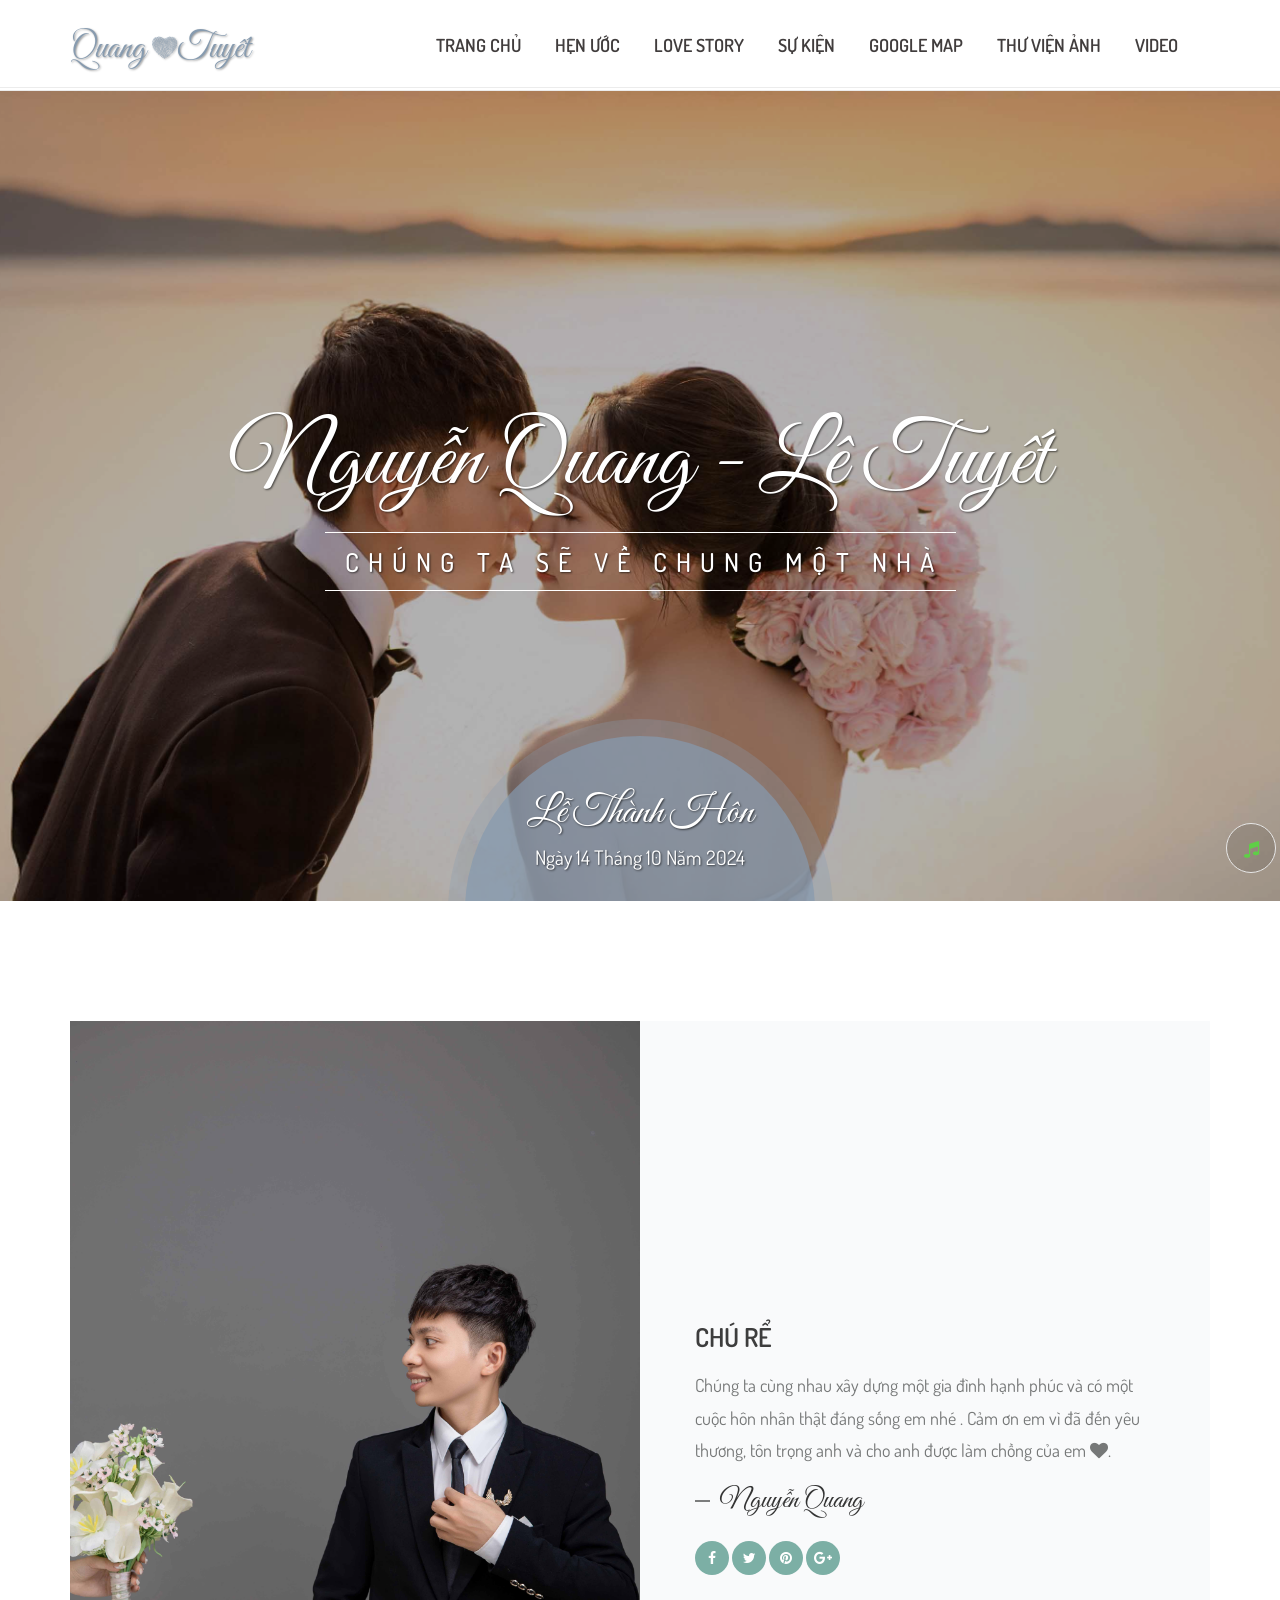
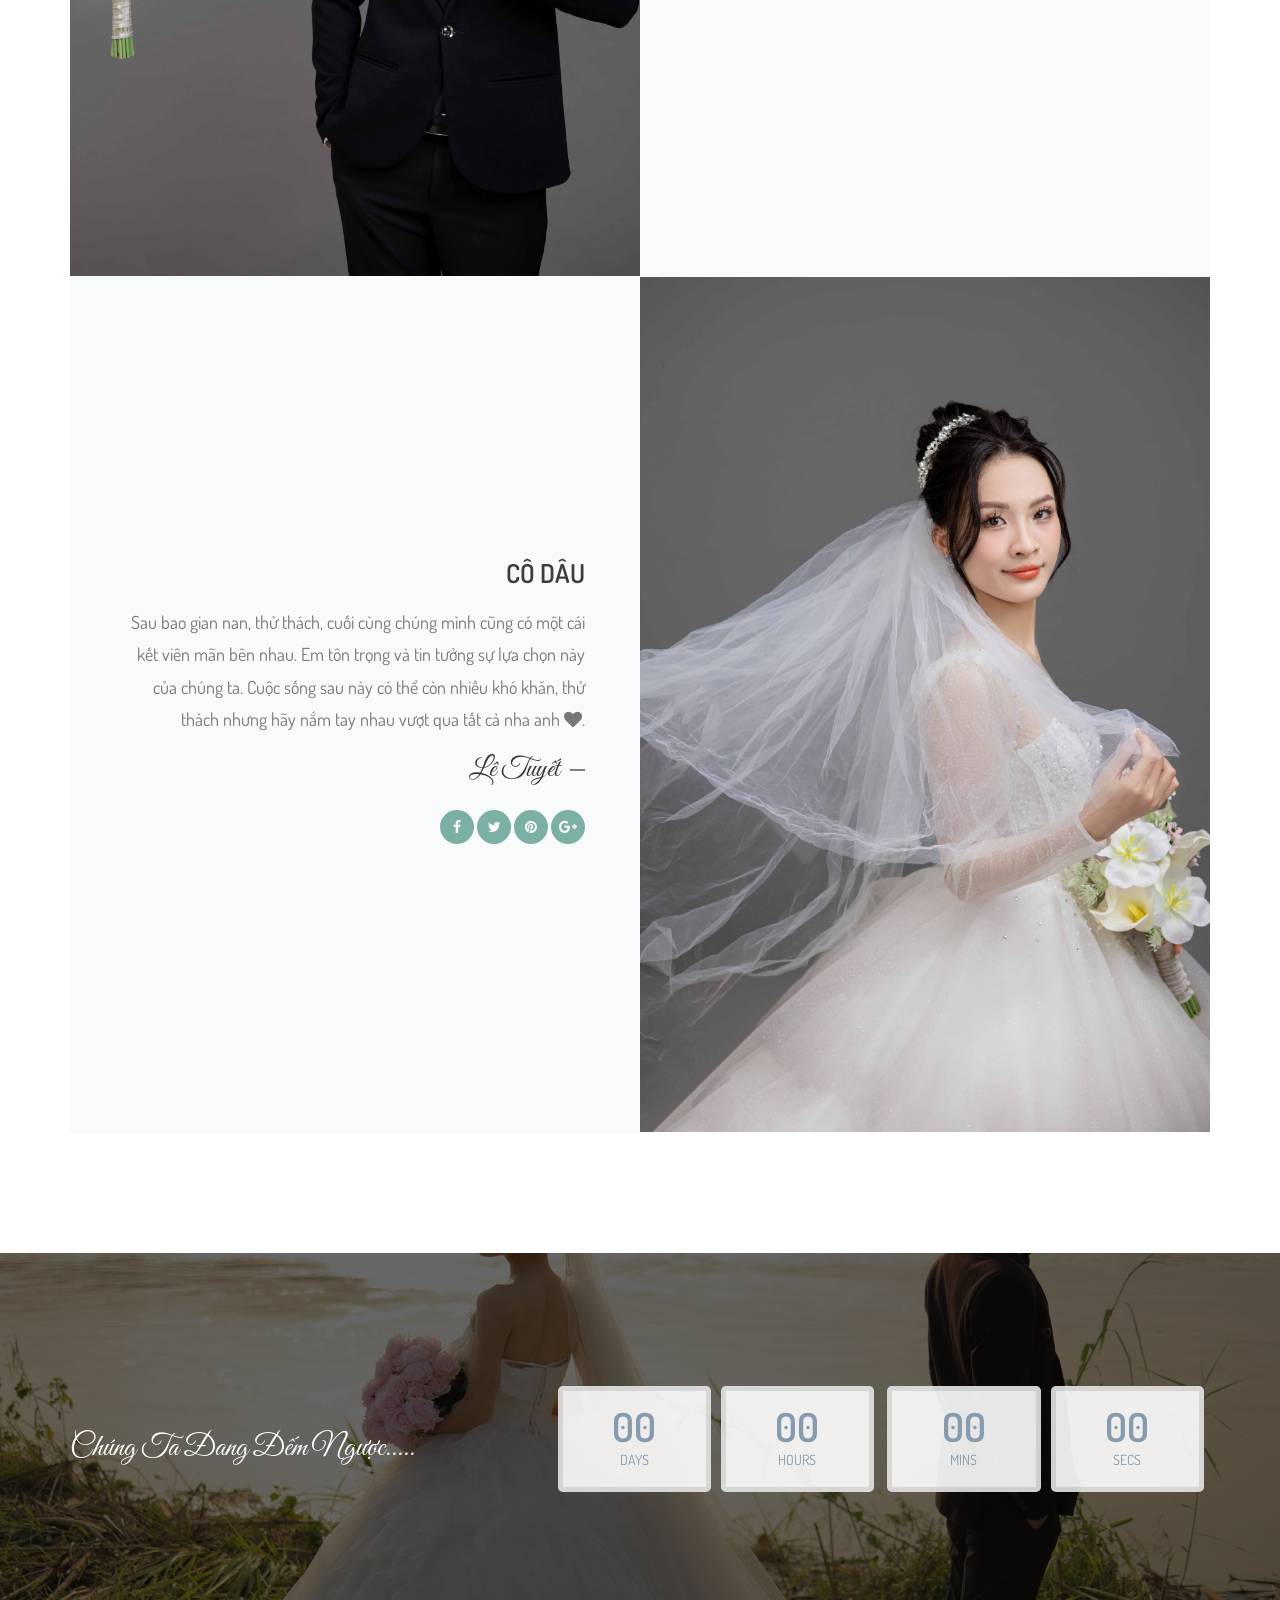
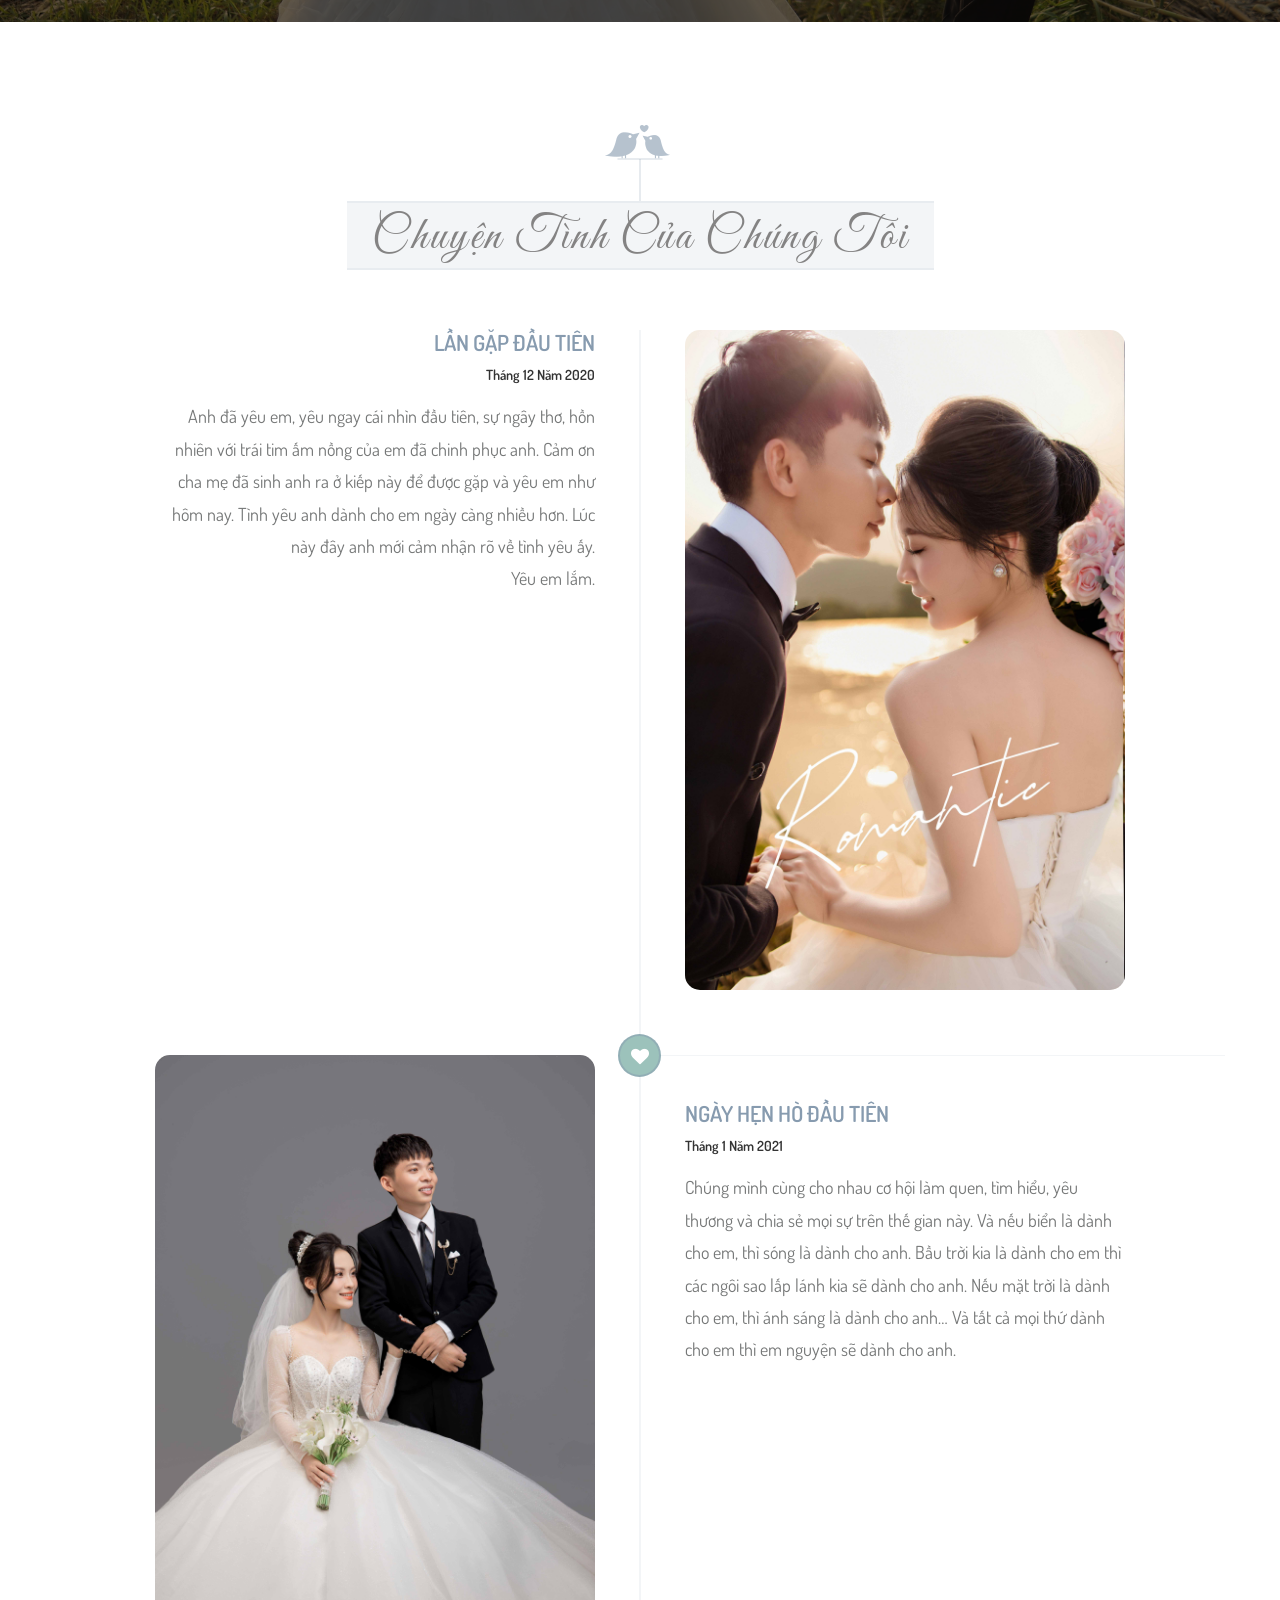
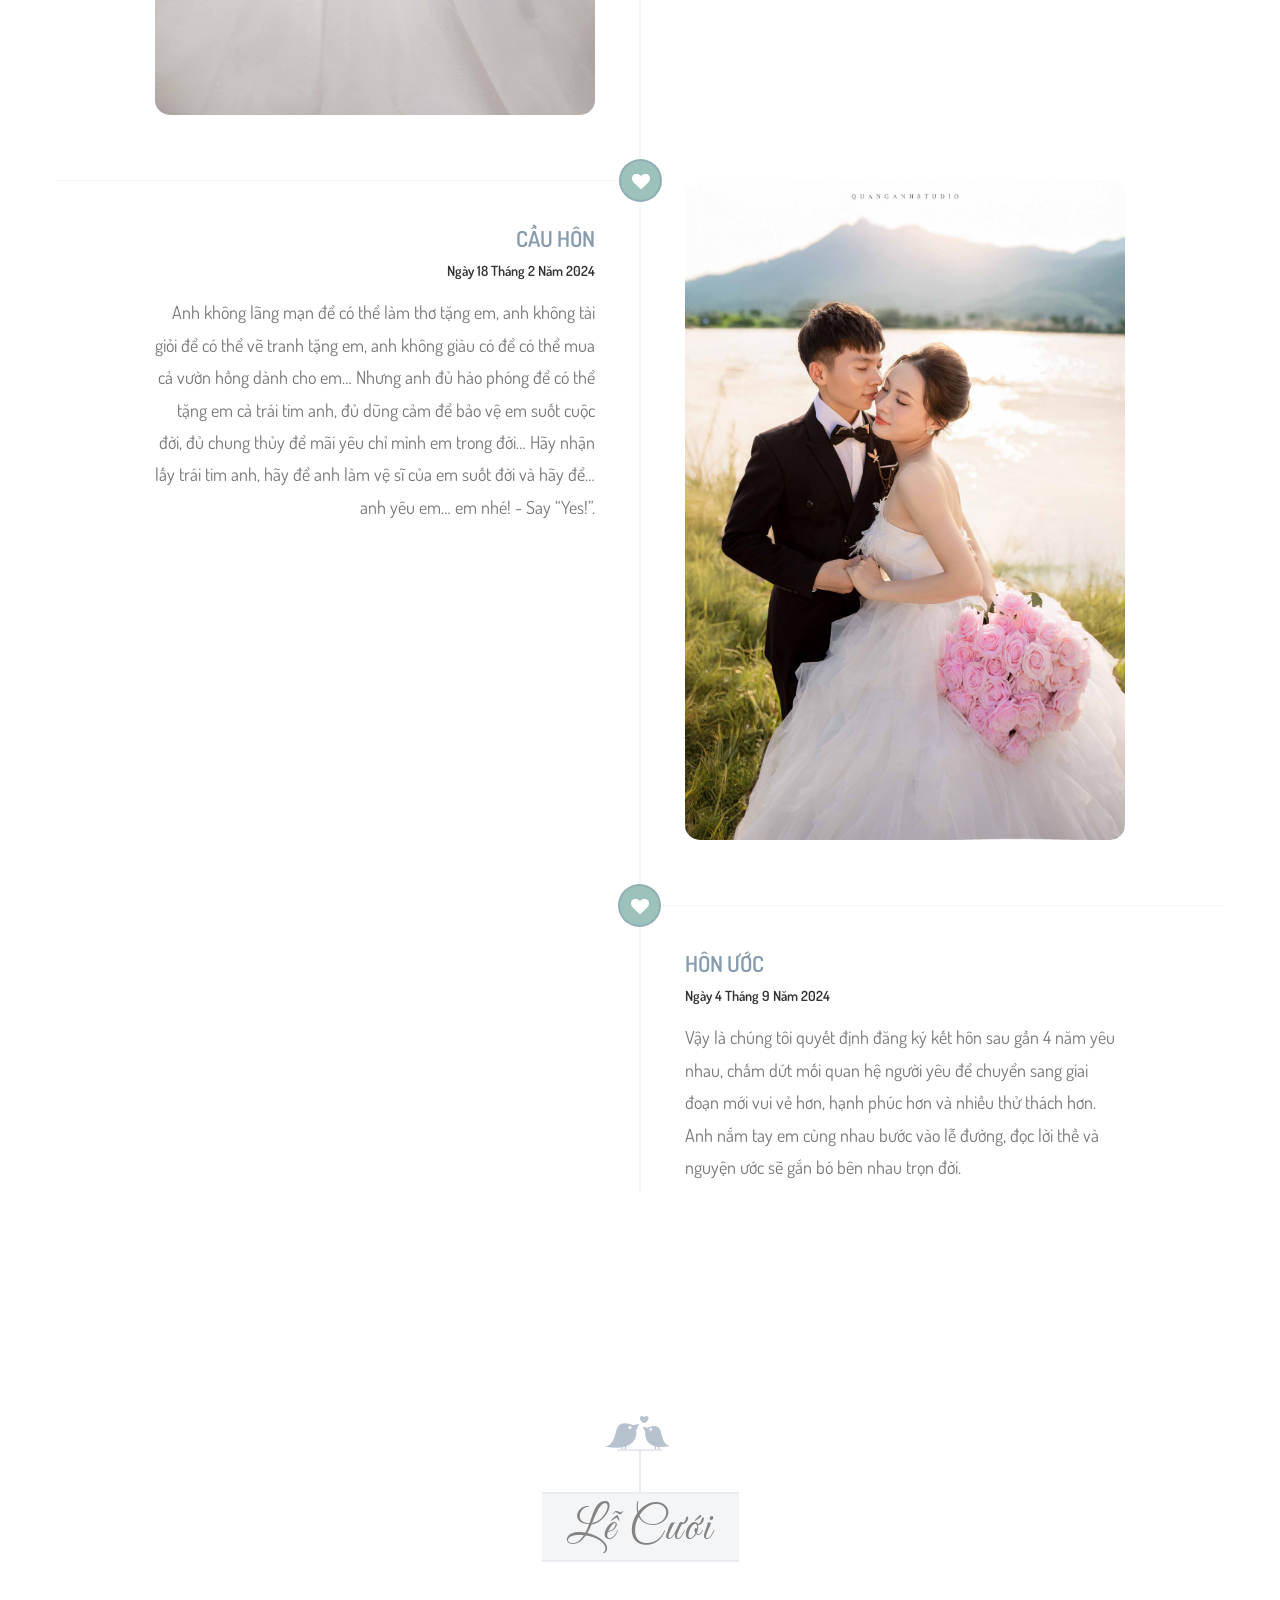
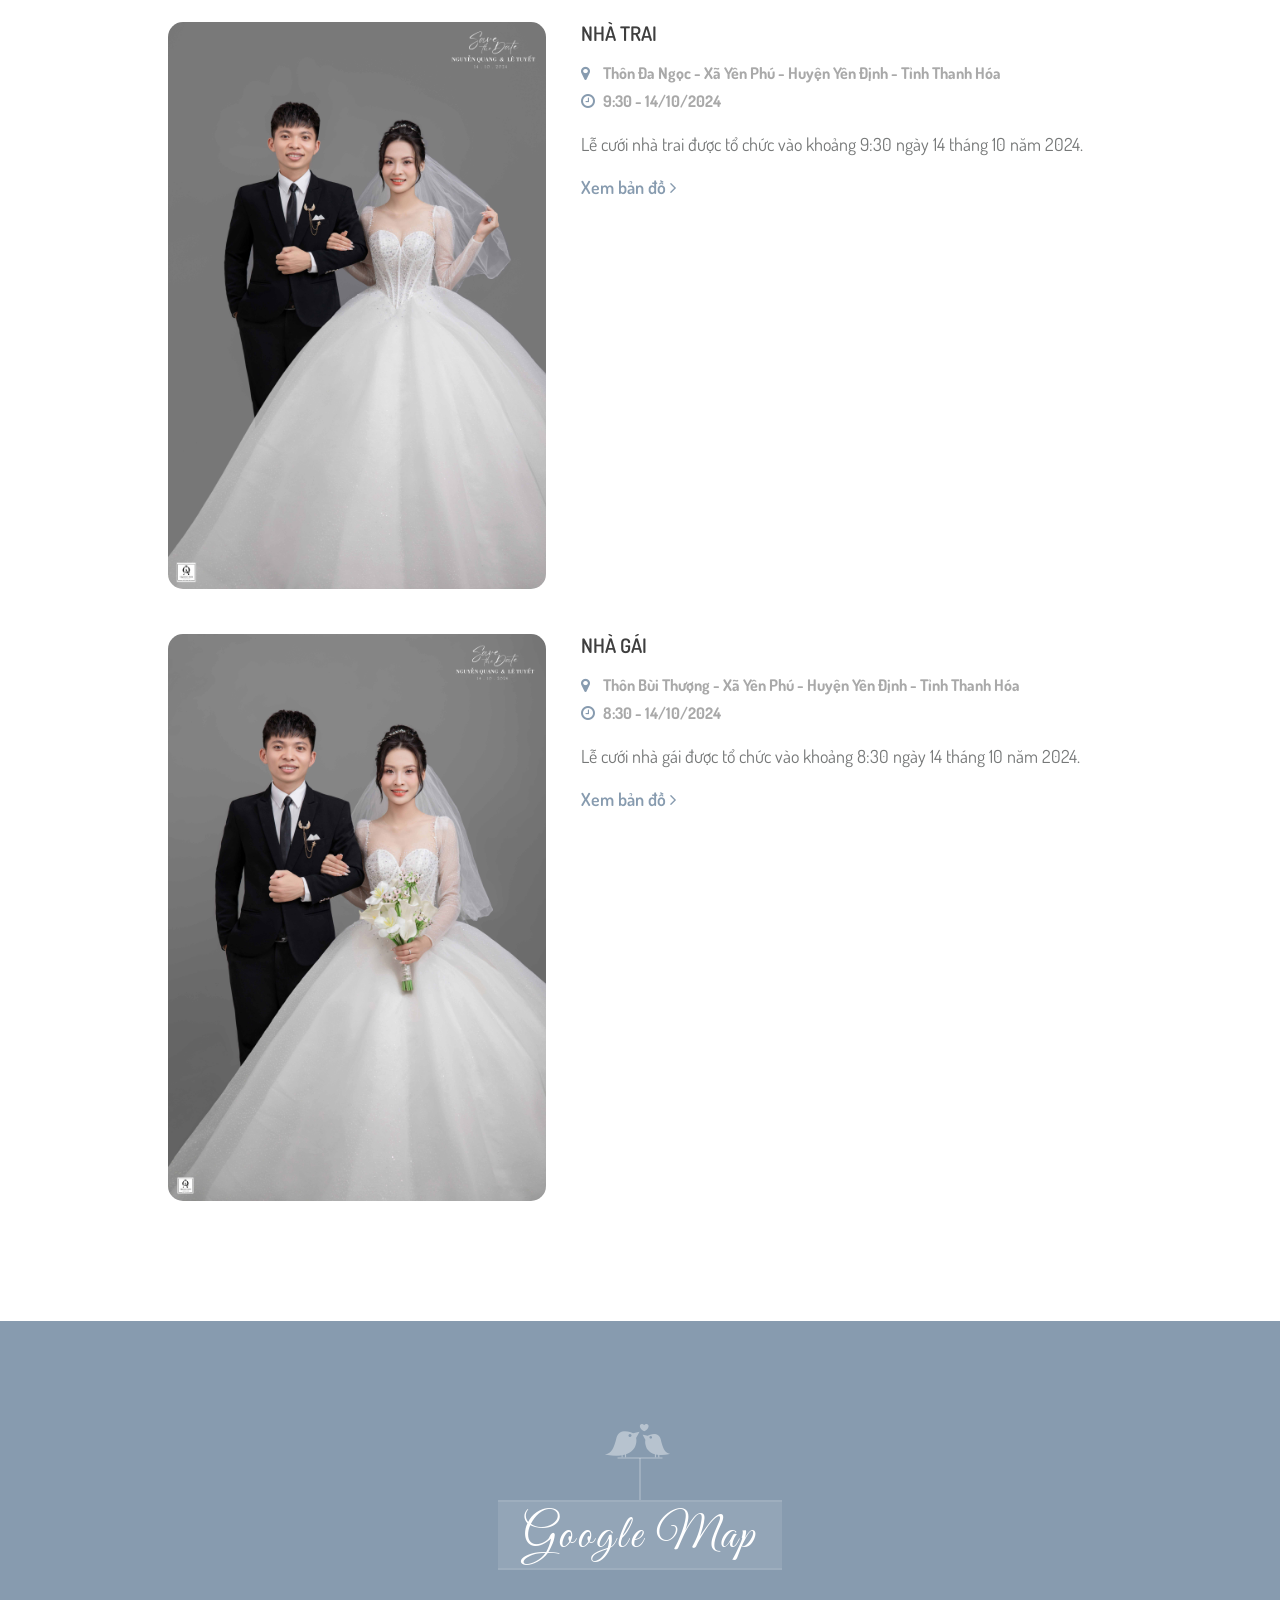
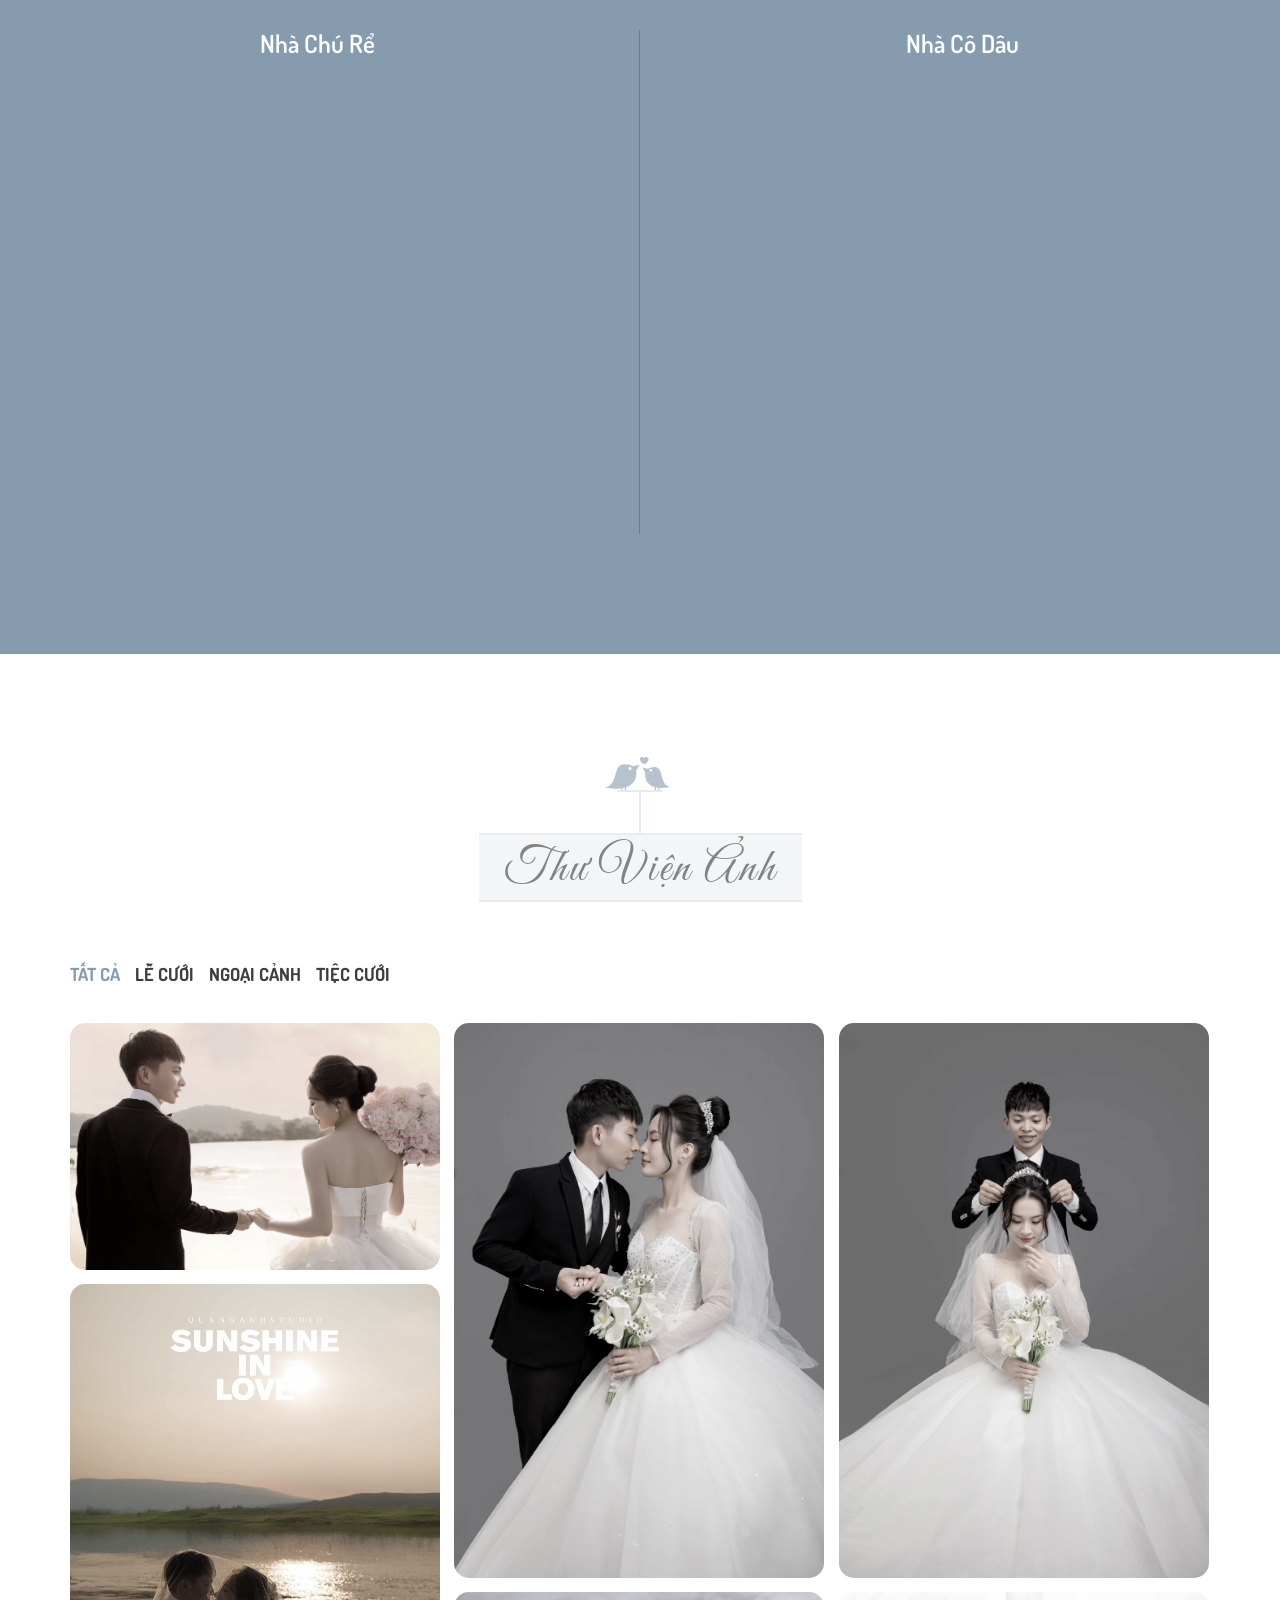
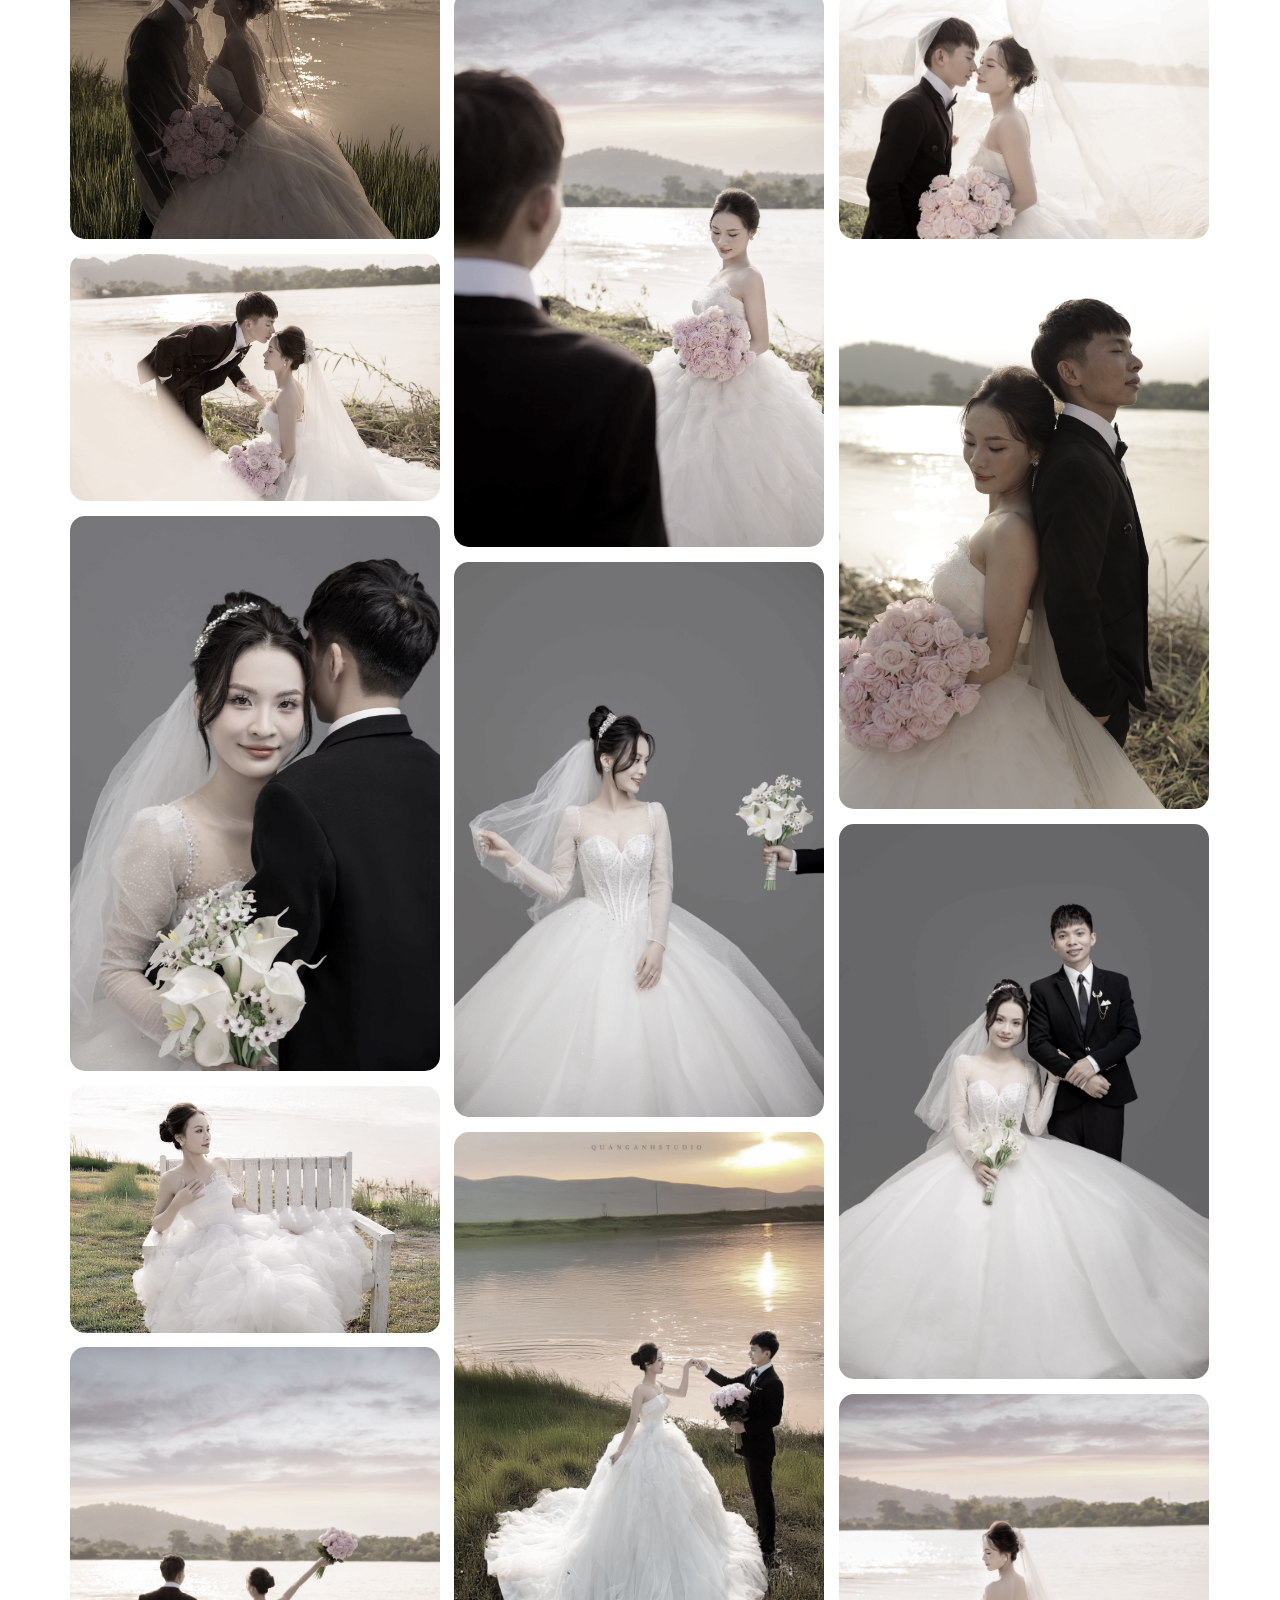
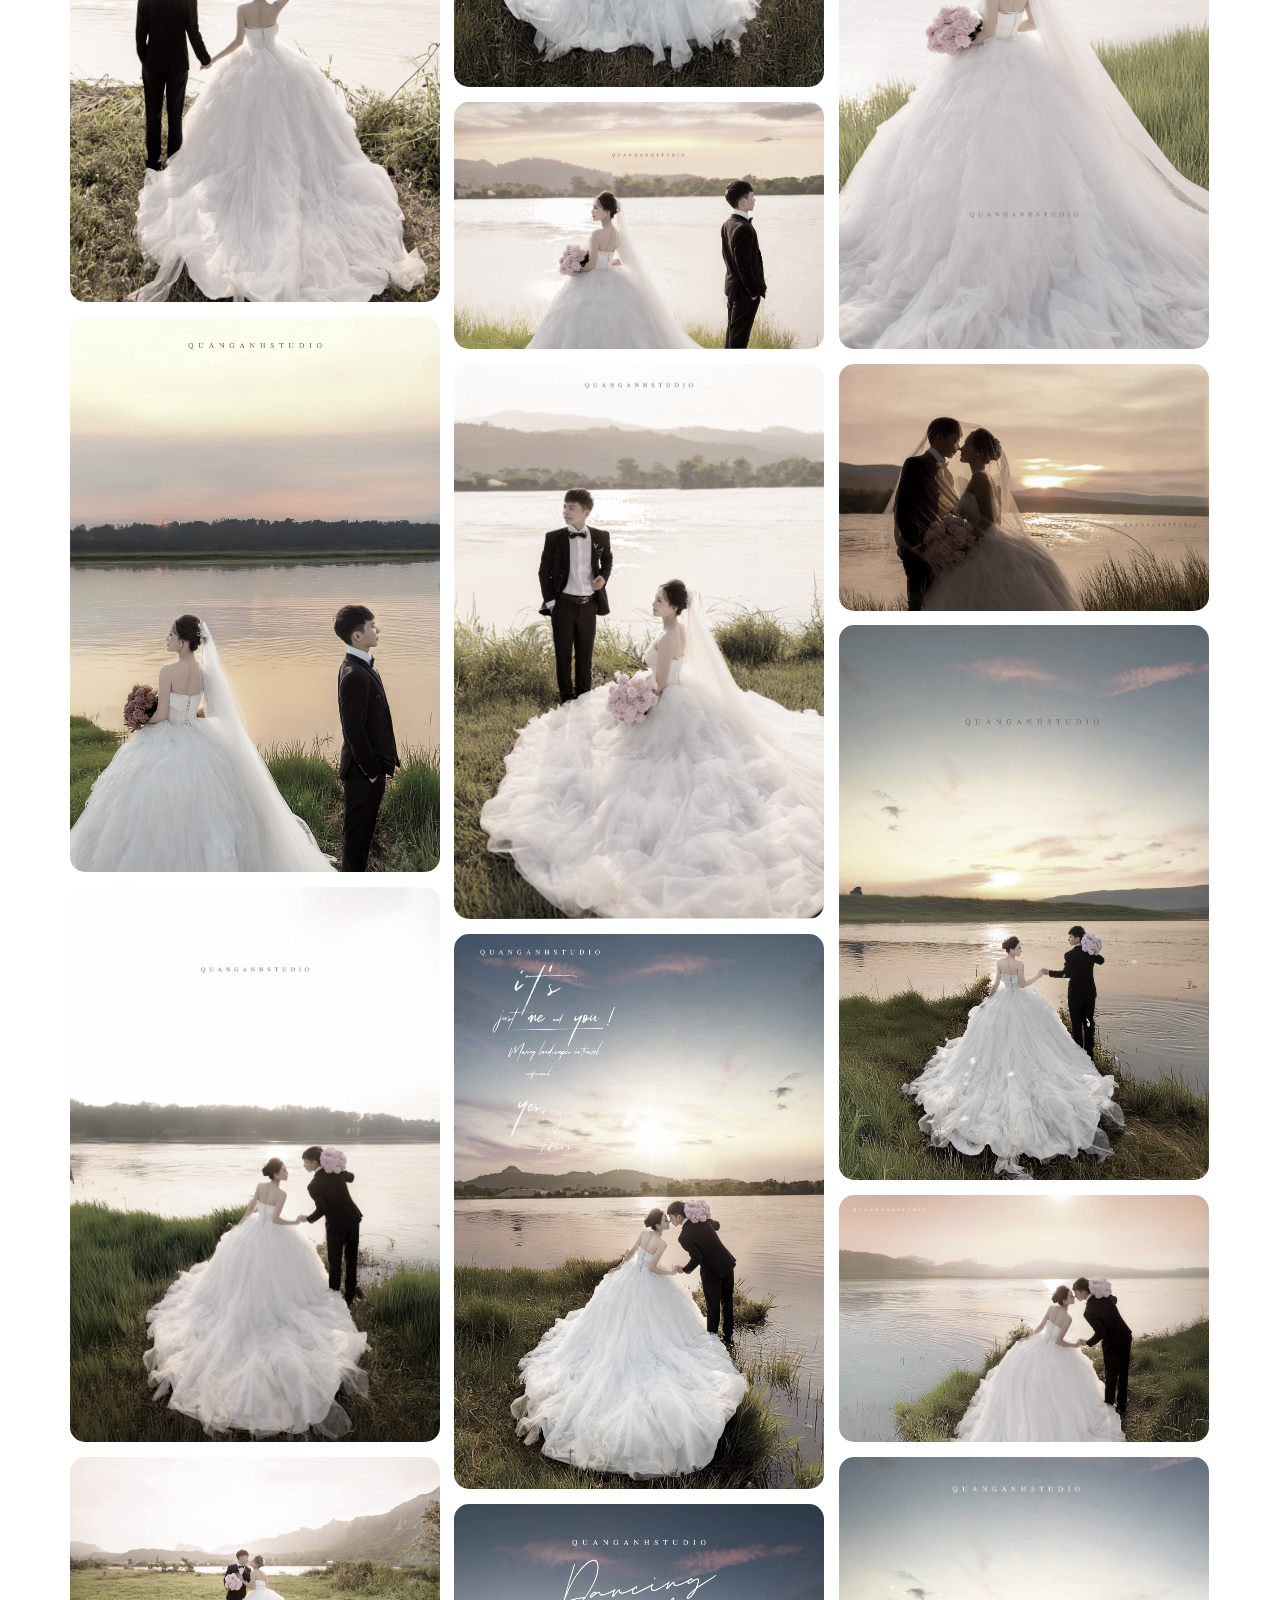
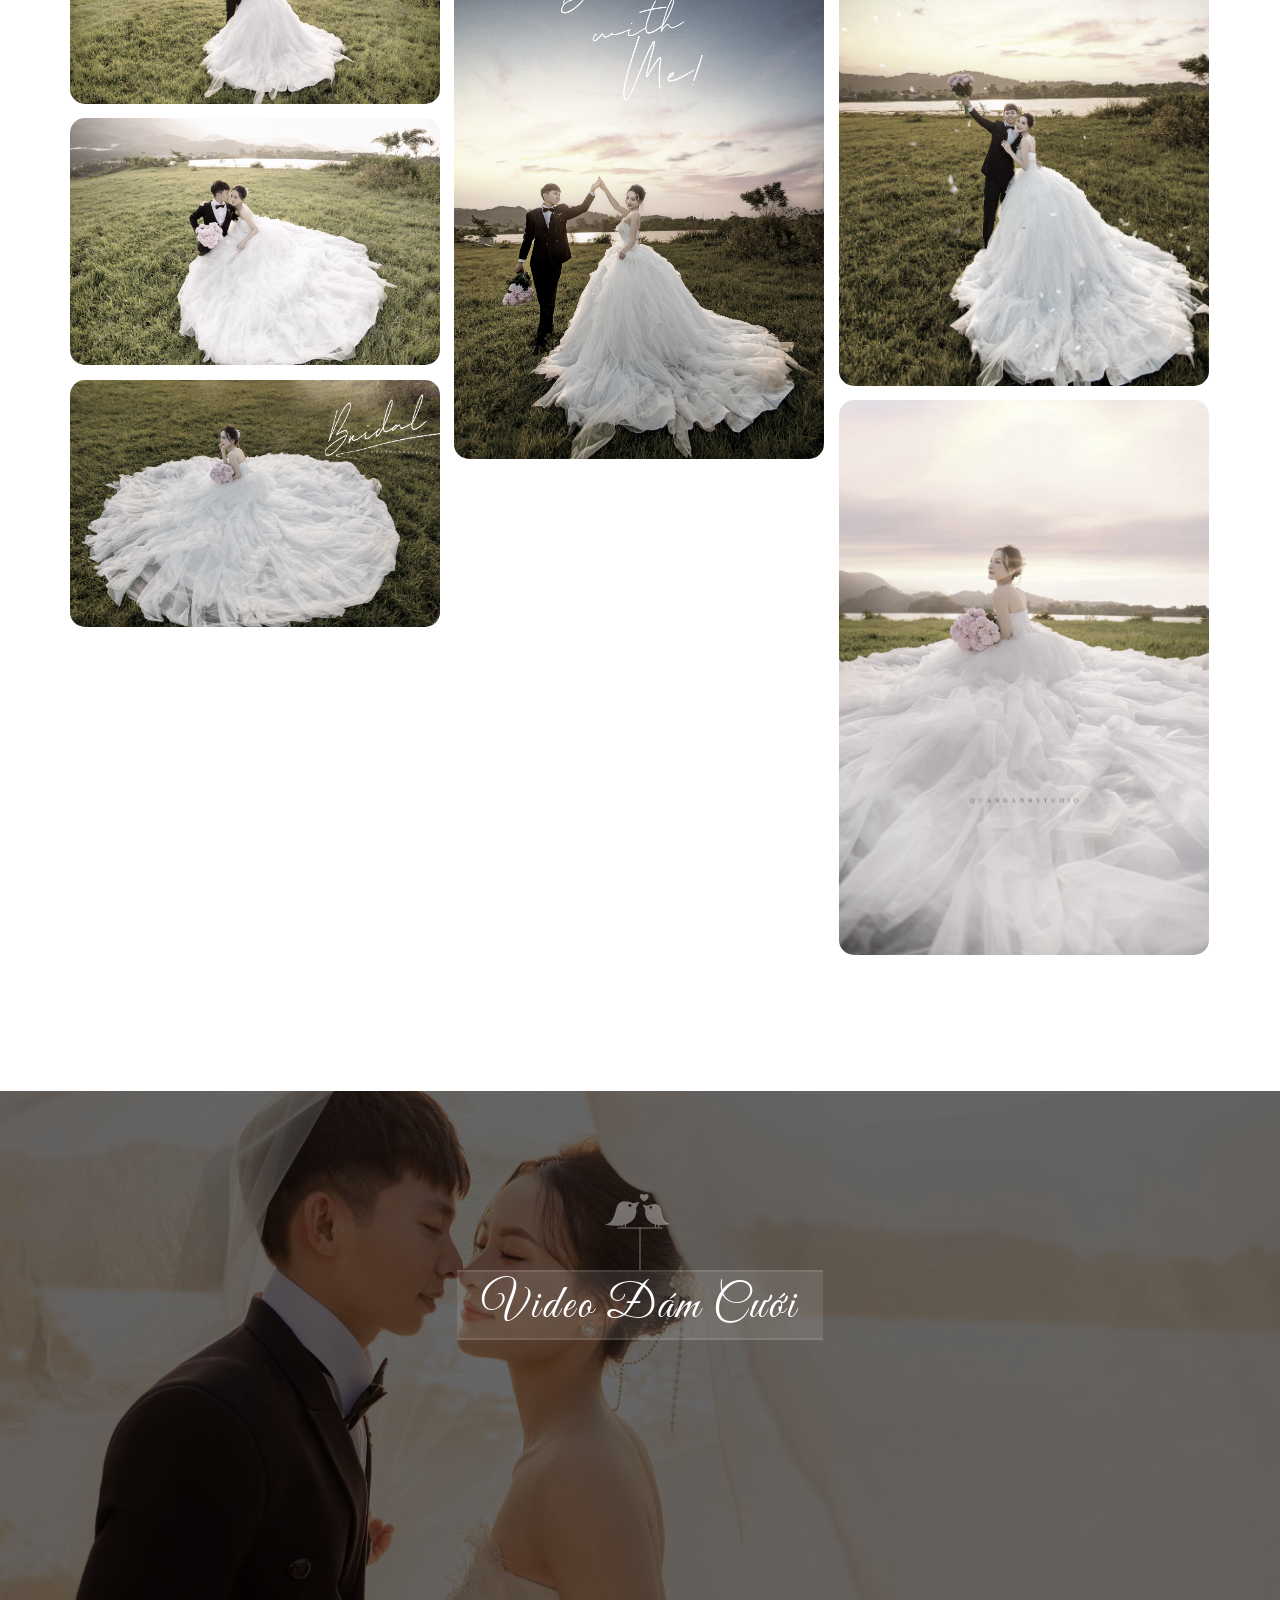
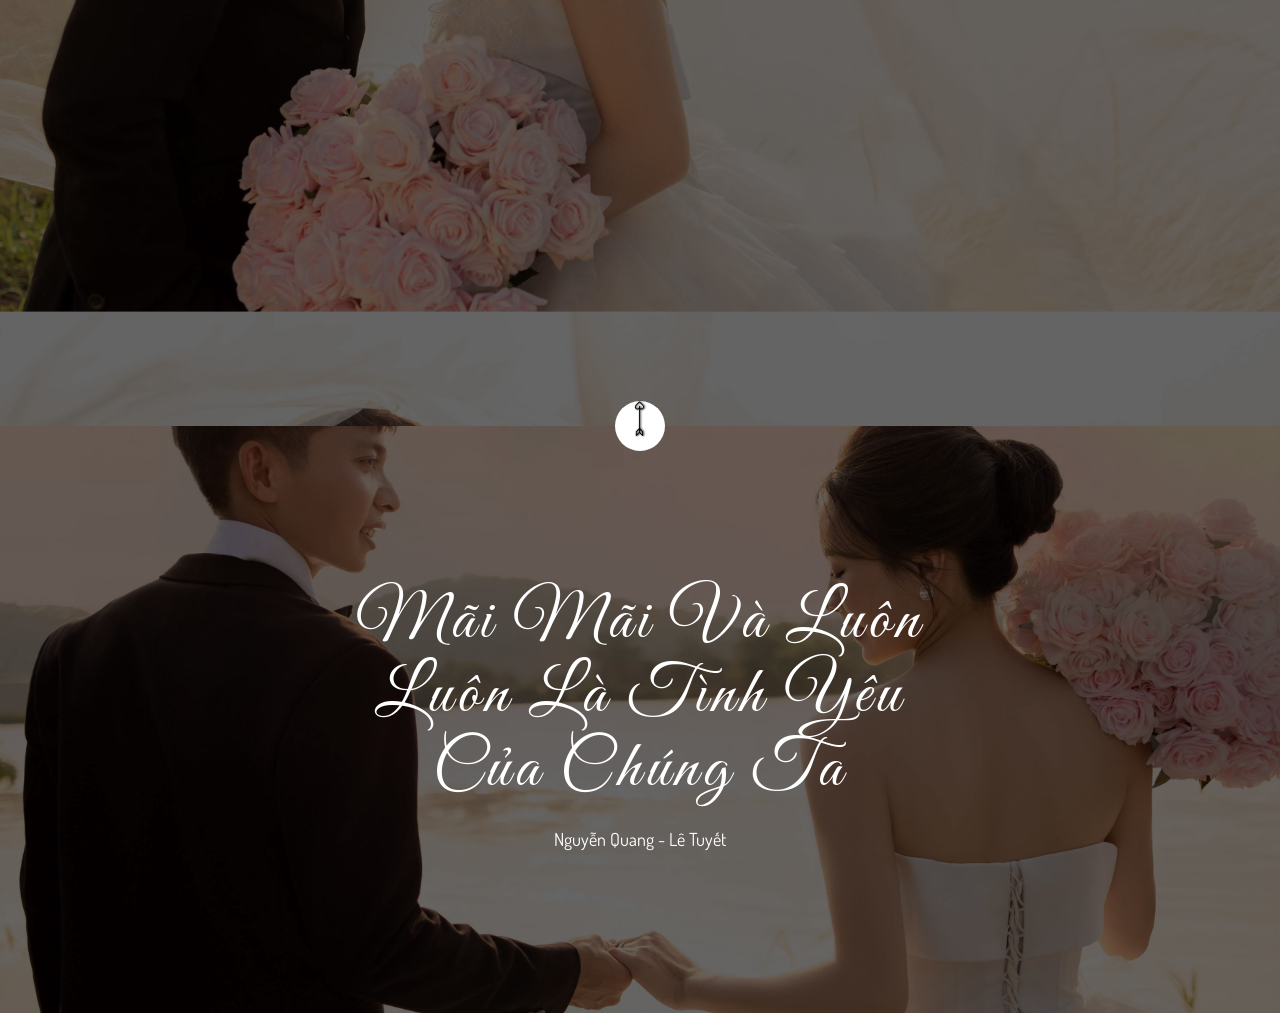
==== commit 058bb771: "Update image" ====
--- a/index.html
+++ b/index.html
@@ -358,7 +358,7 @@
                             <div class="details">
                                 <h3>Nhà Gái</h3>
                                 <ul>
-                                    <li><i class="fa fa-map-marker"></i><b>Thôn Đa Ngọc - Xã Yên Phú - Huyện Yên Định - Tỉnh Thanh Hóa</b></li>
+                                    <li><i class="fa fa-map-marker"></i><b>Thôn Bùi Thượng - Xã Yên Phú - Huyện Yên Định - Tỉnh Thanh Hóa</b></li>
                                     <li><i class="fa fa-clock-o"></i><b>8:30 - 14/10/2024</b></li>
                                 </ul>
                                 <p>Lễ cưới nhà gái được tổ chức vào khoảng 8:30 ngày 14 tháng 10 năm 2024. </p>
@@ -453,11 +453,6 @@
                                     <img src="images/gallery/LCA07750.jpeg" alt class="img img-responsive lazyload">
                                 </a>
                             </div>
-                            <div class="grid wedding">
-                                <a href="images/gallery/LCA07771.jpeg" class="fancybox lazyload" data-fancybox-group="gall-1">
-                                    <img src="images/gallery/LCA07771.jpeg" alt class="img img-responsive lazyload">
-                                </a>
-                            </div>
                             <div class="grid ceremony">
                                 <a href="images/gallery/LCA07878.jpeg" class="fancybox lazyload" data-fancybox-group="gall-1">
                                     <img src="images/gallery/LCA07878.jpeg" alt class="img img-responsive lazyload">
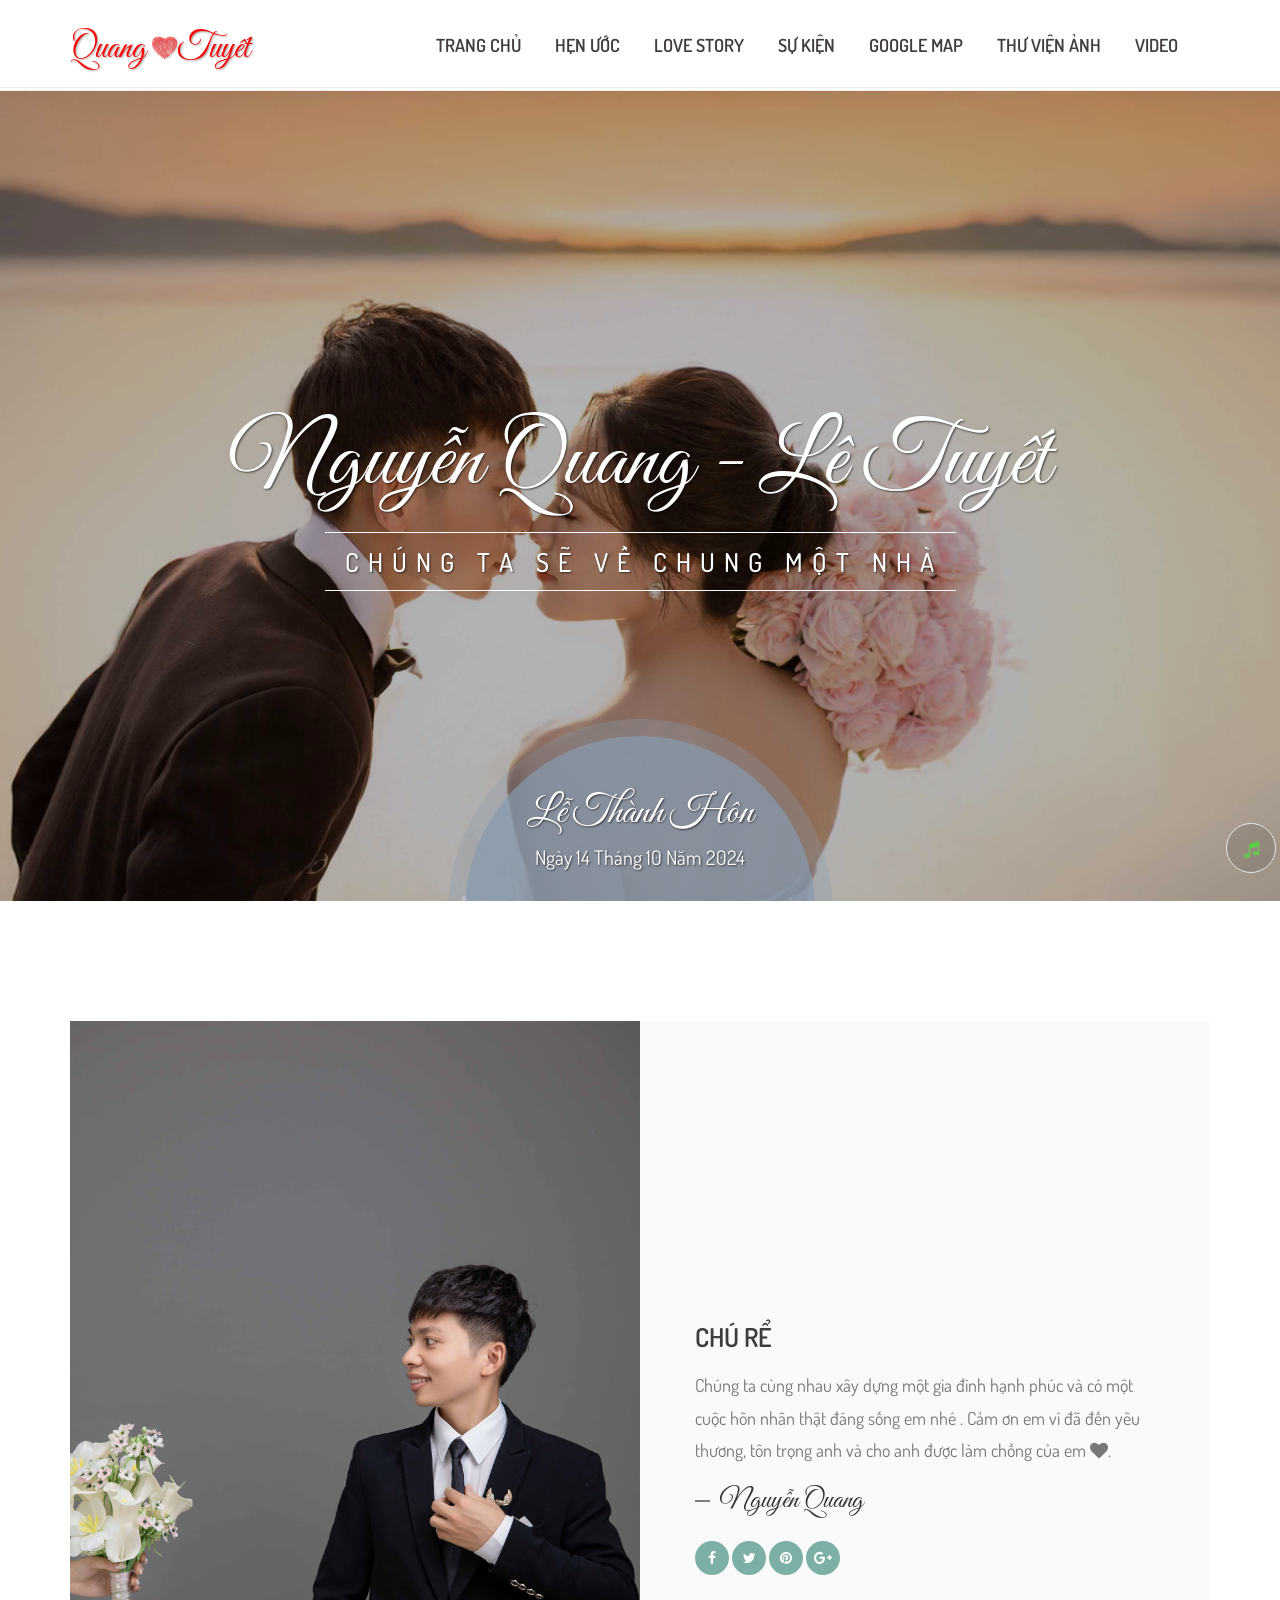
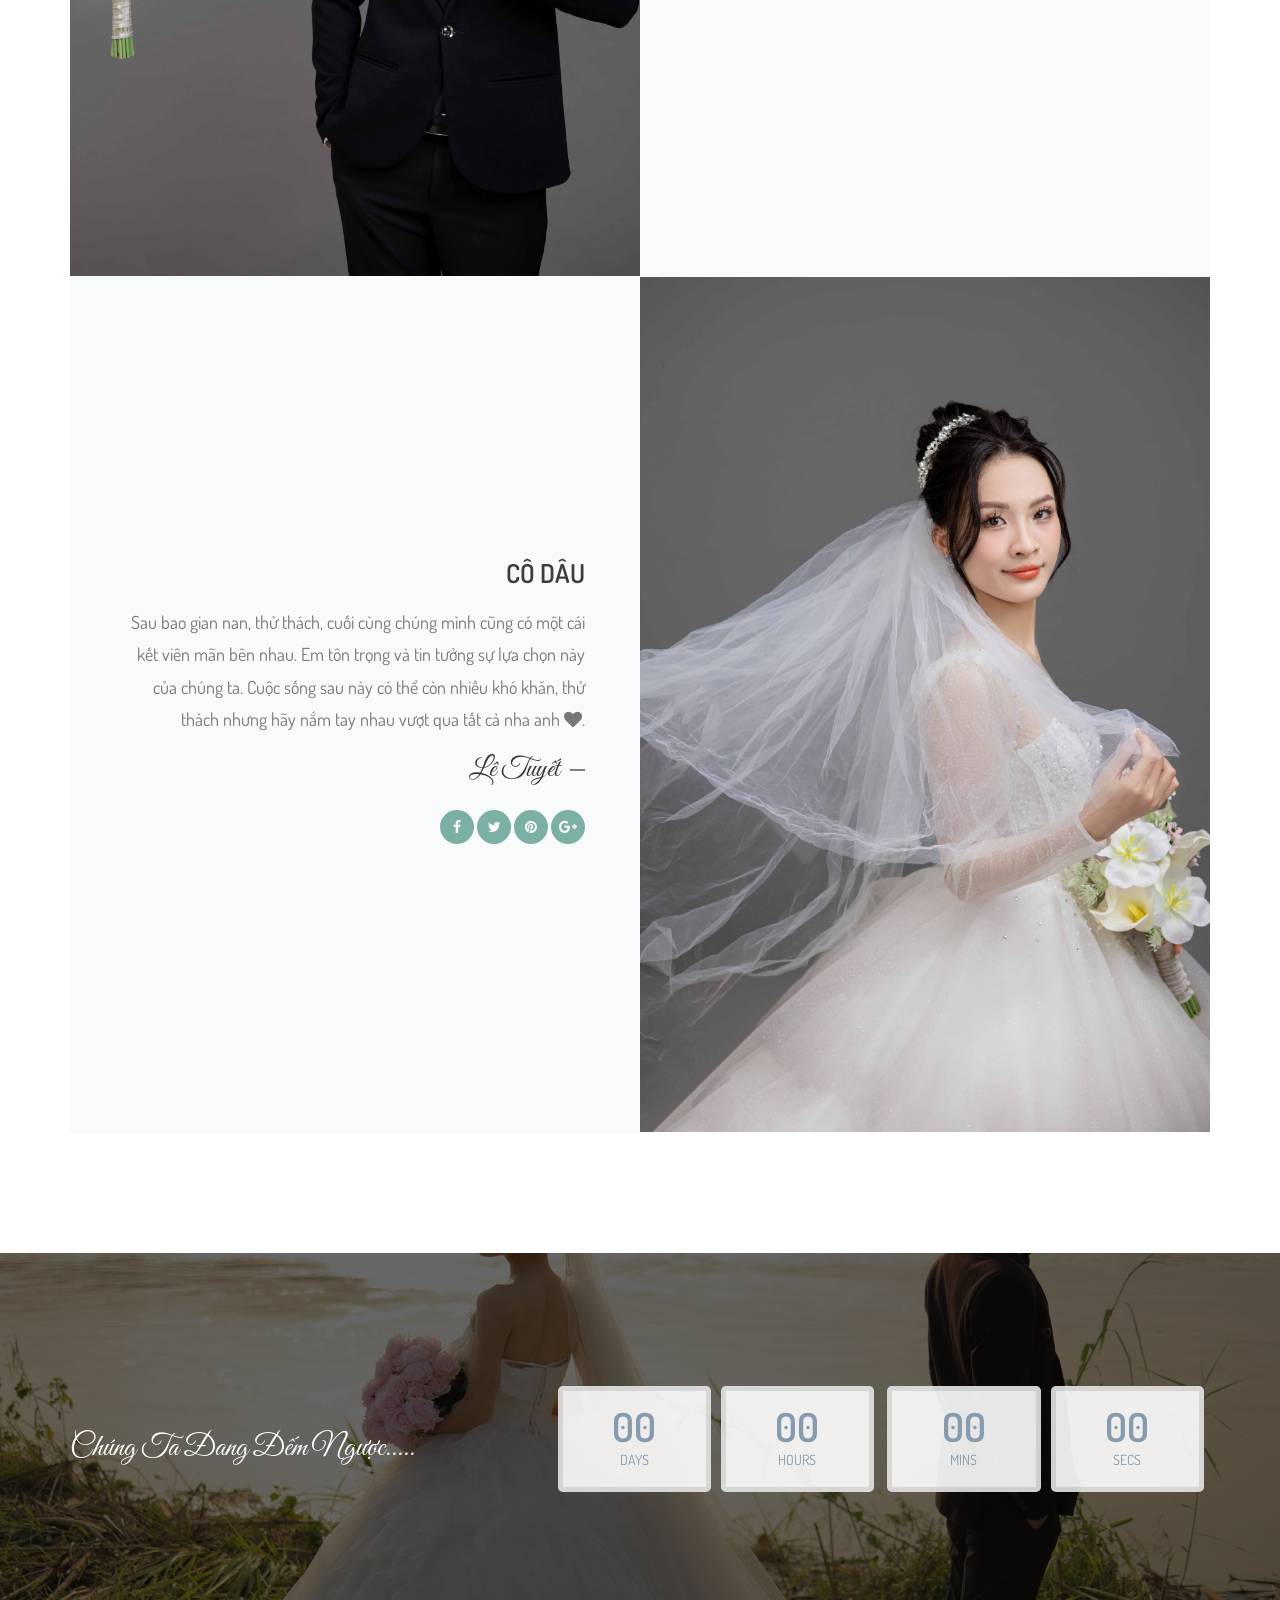
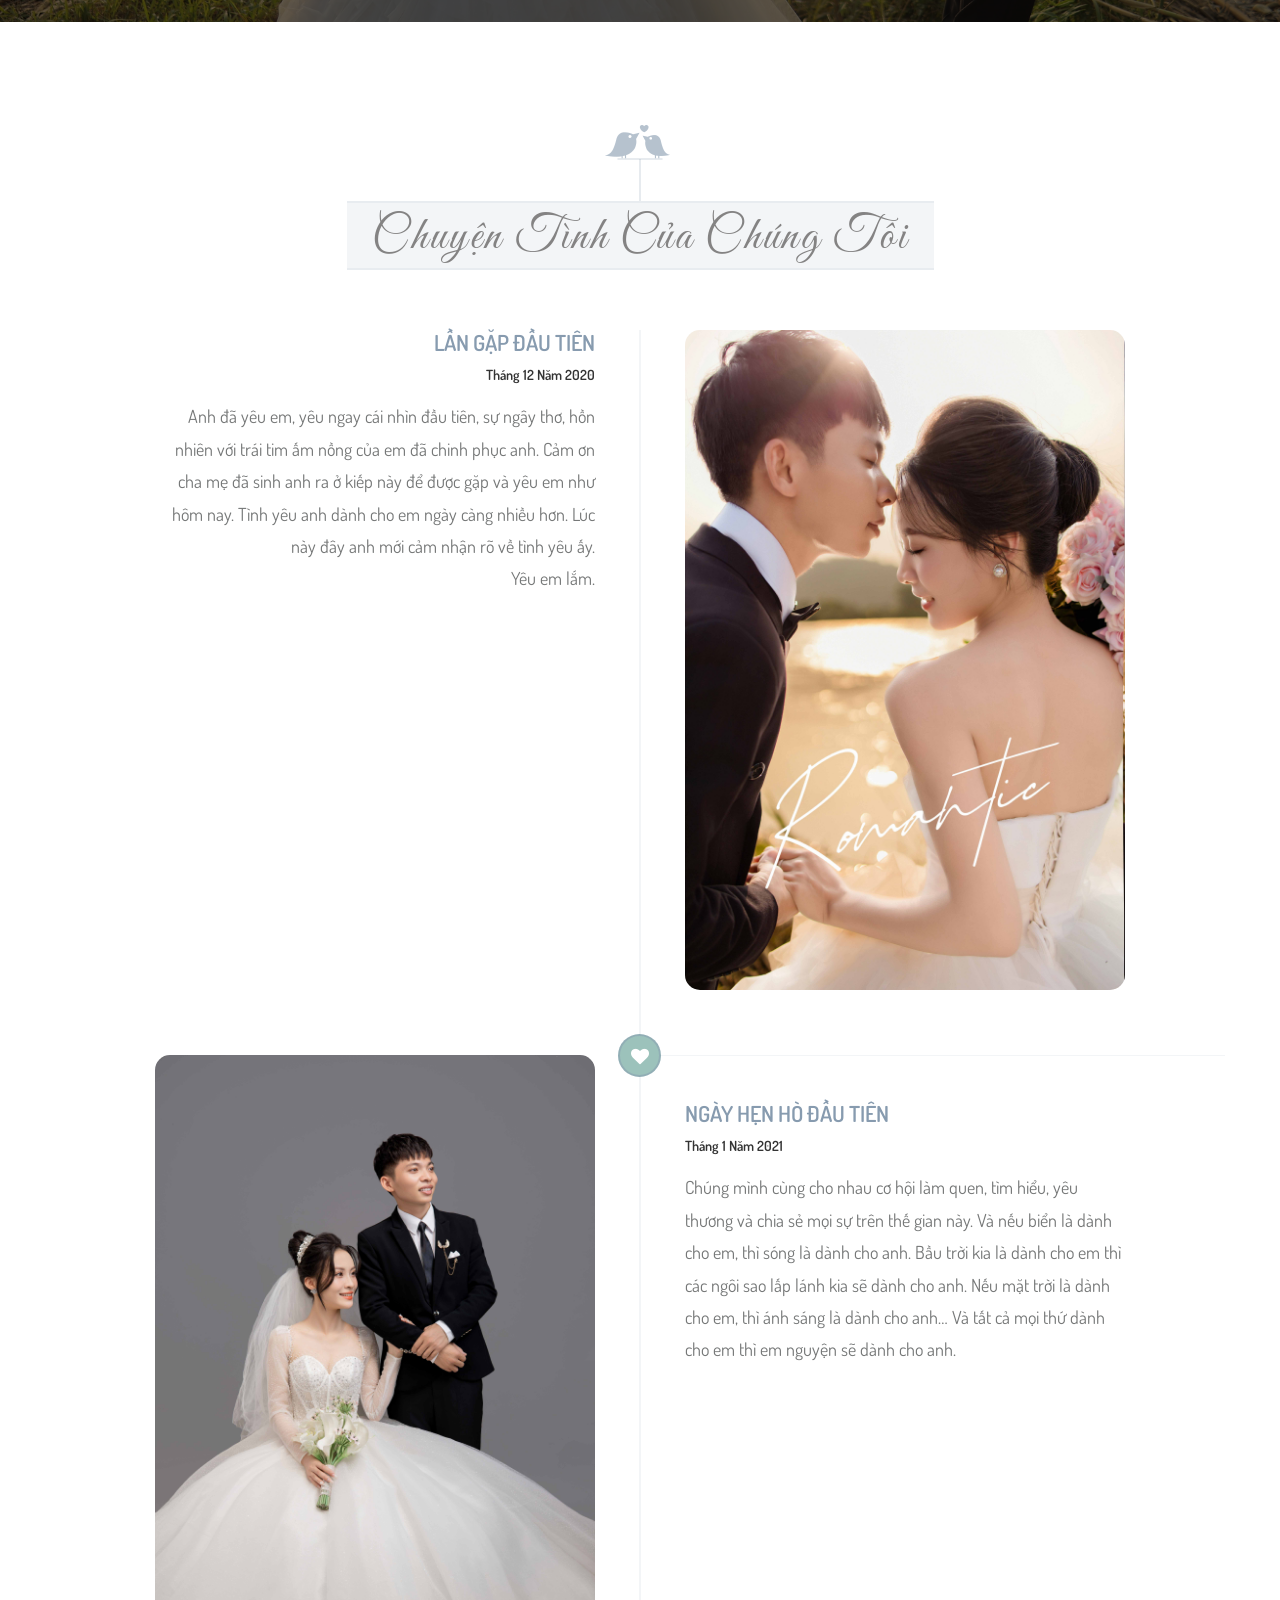
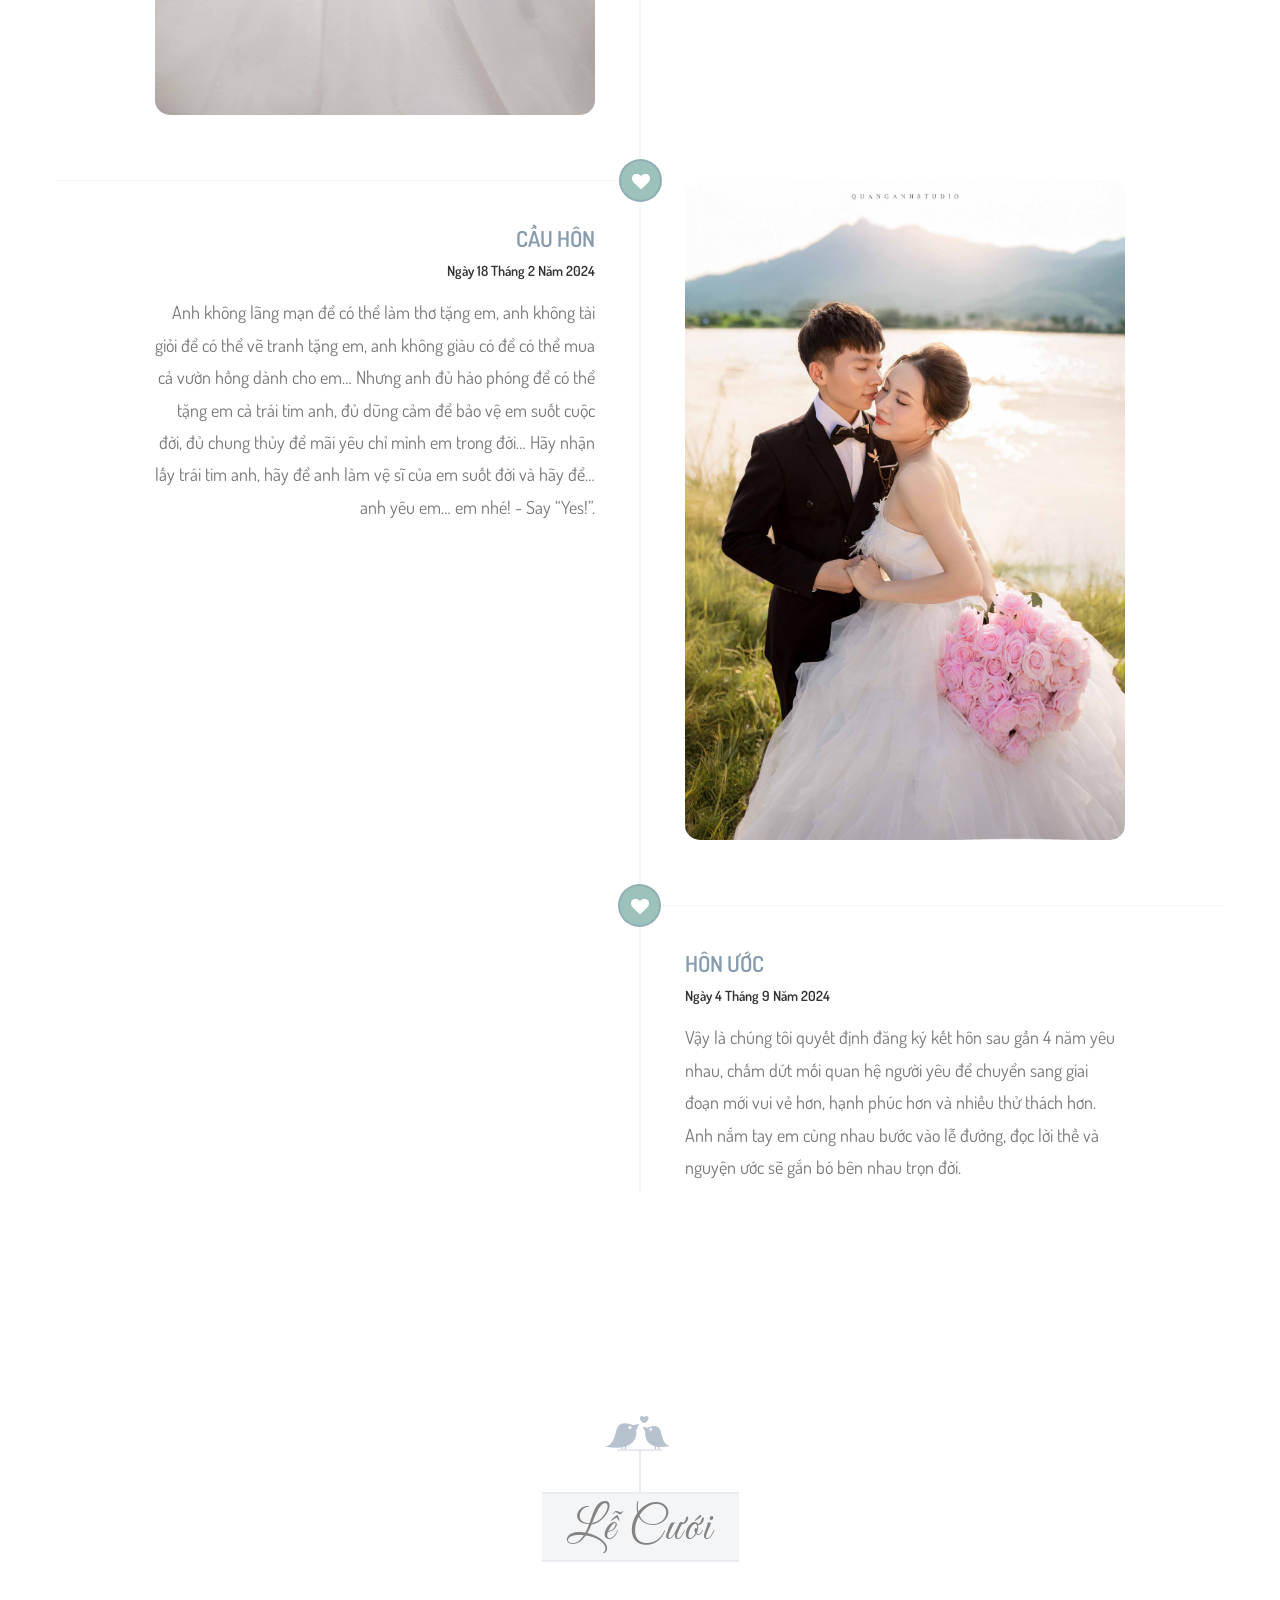
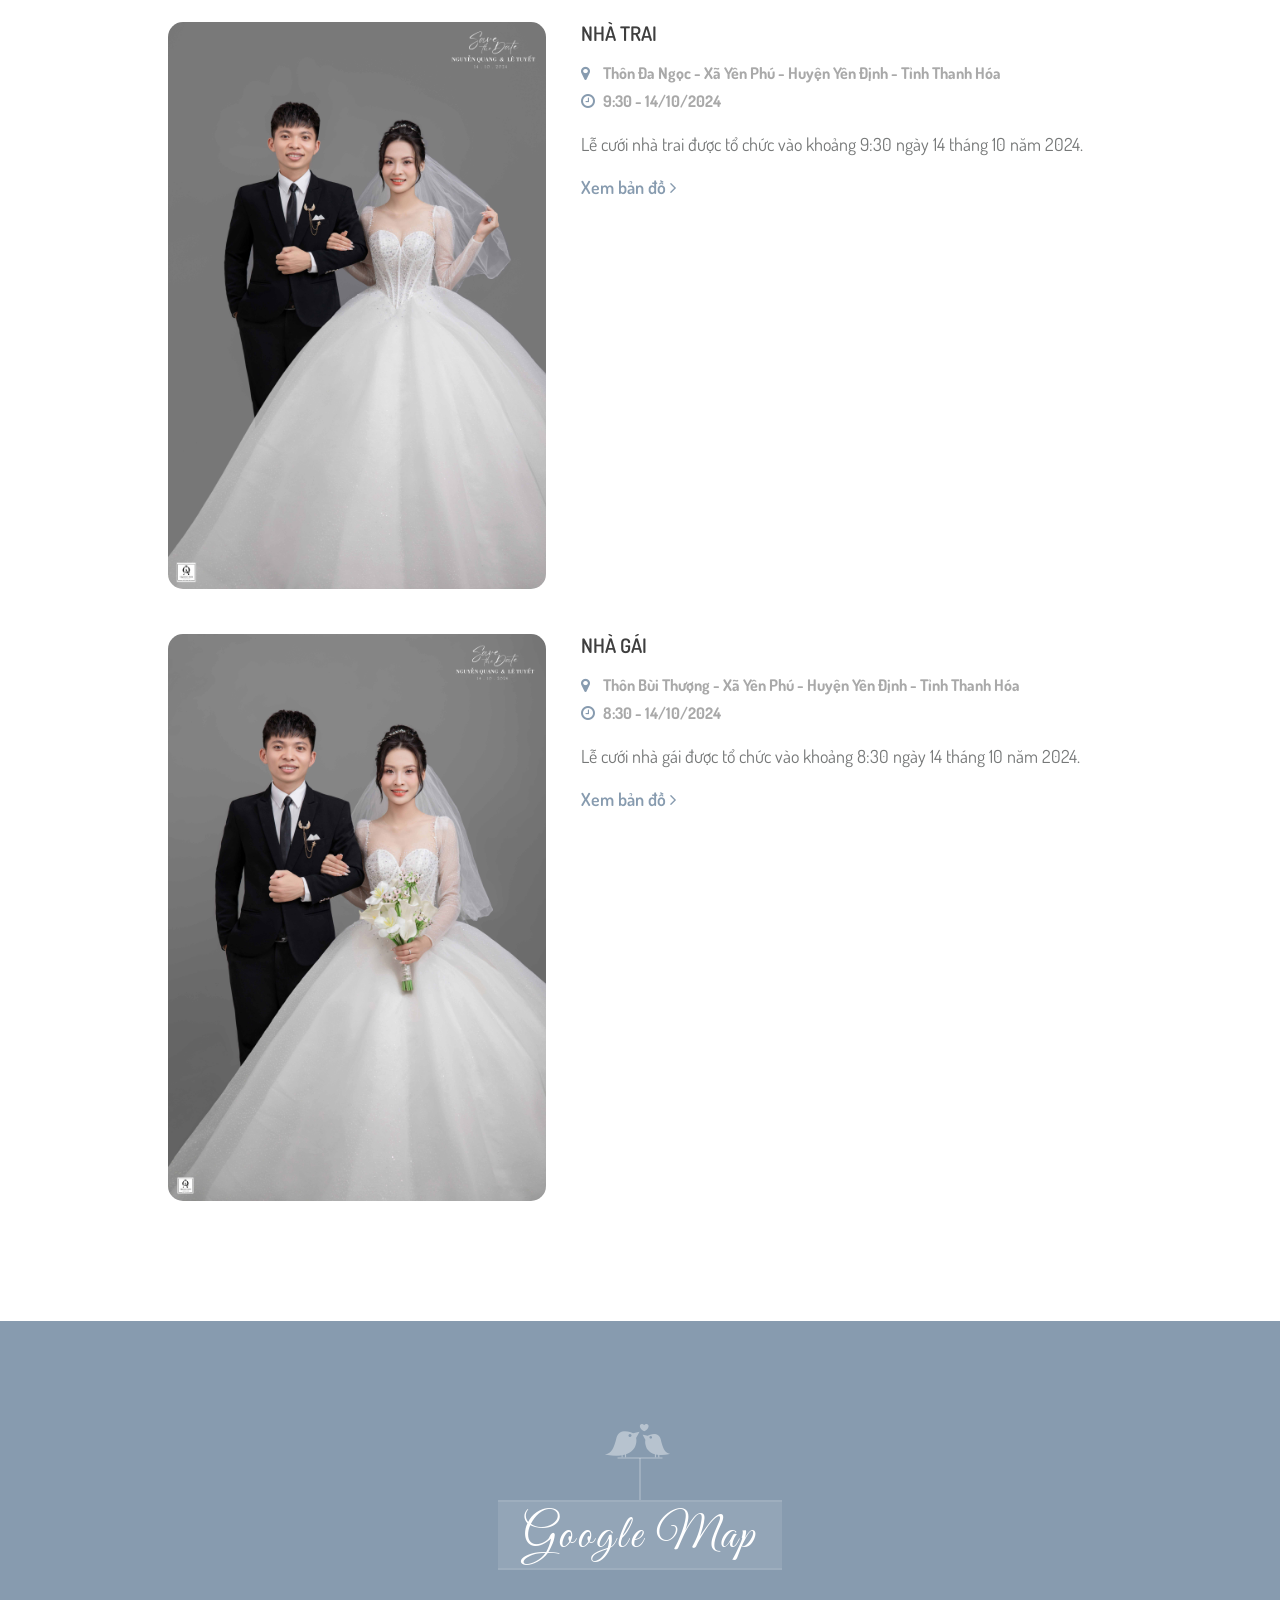
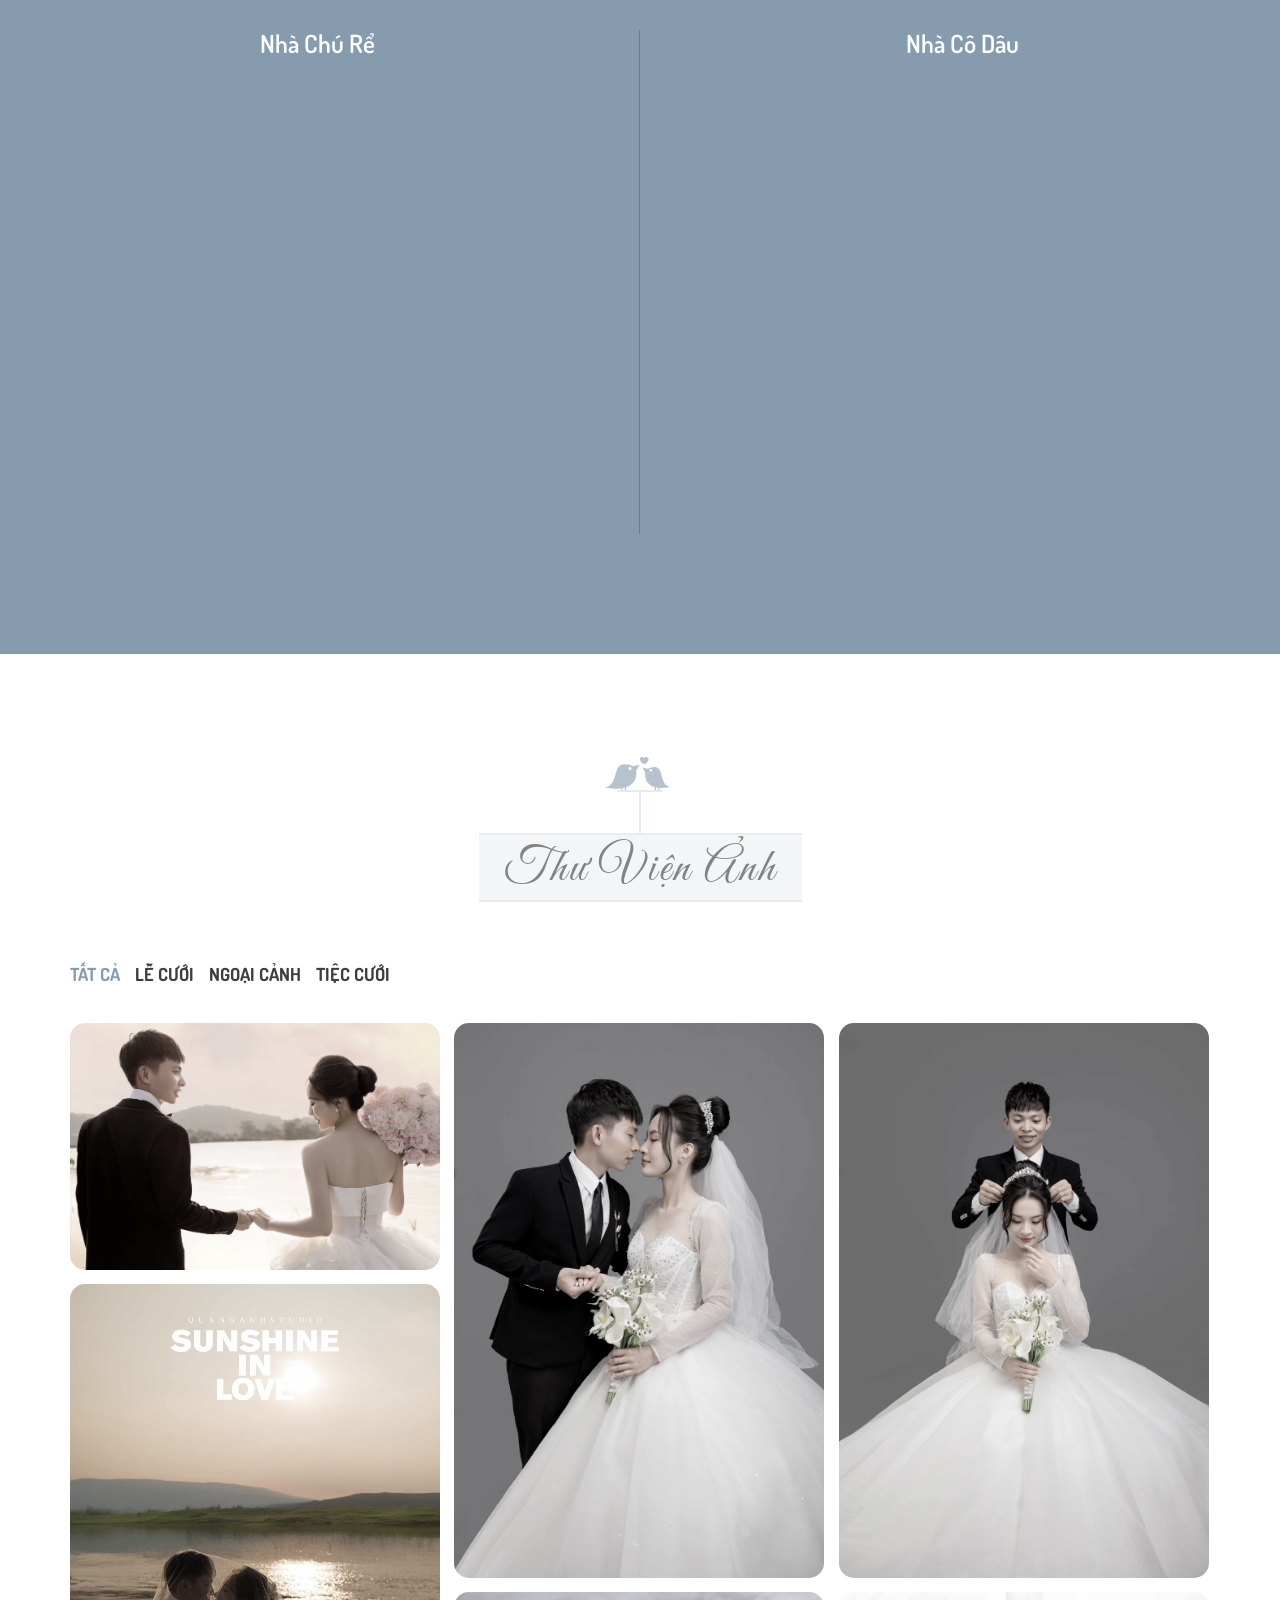
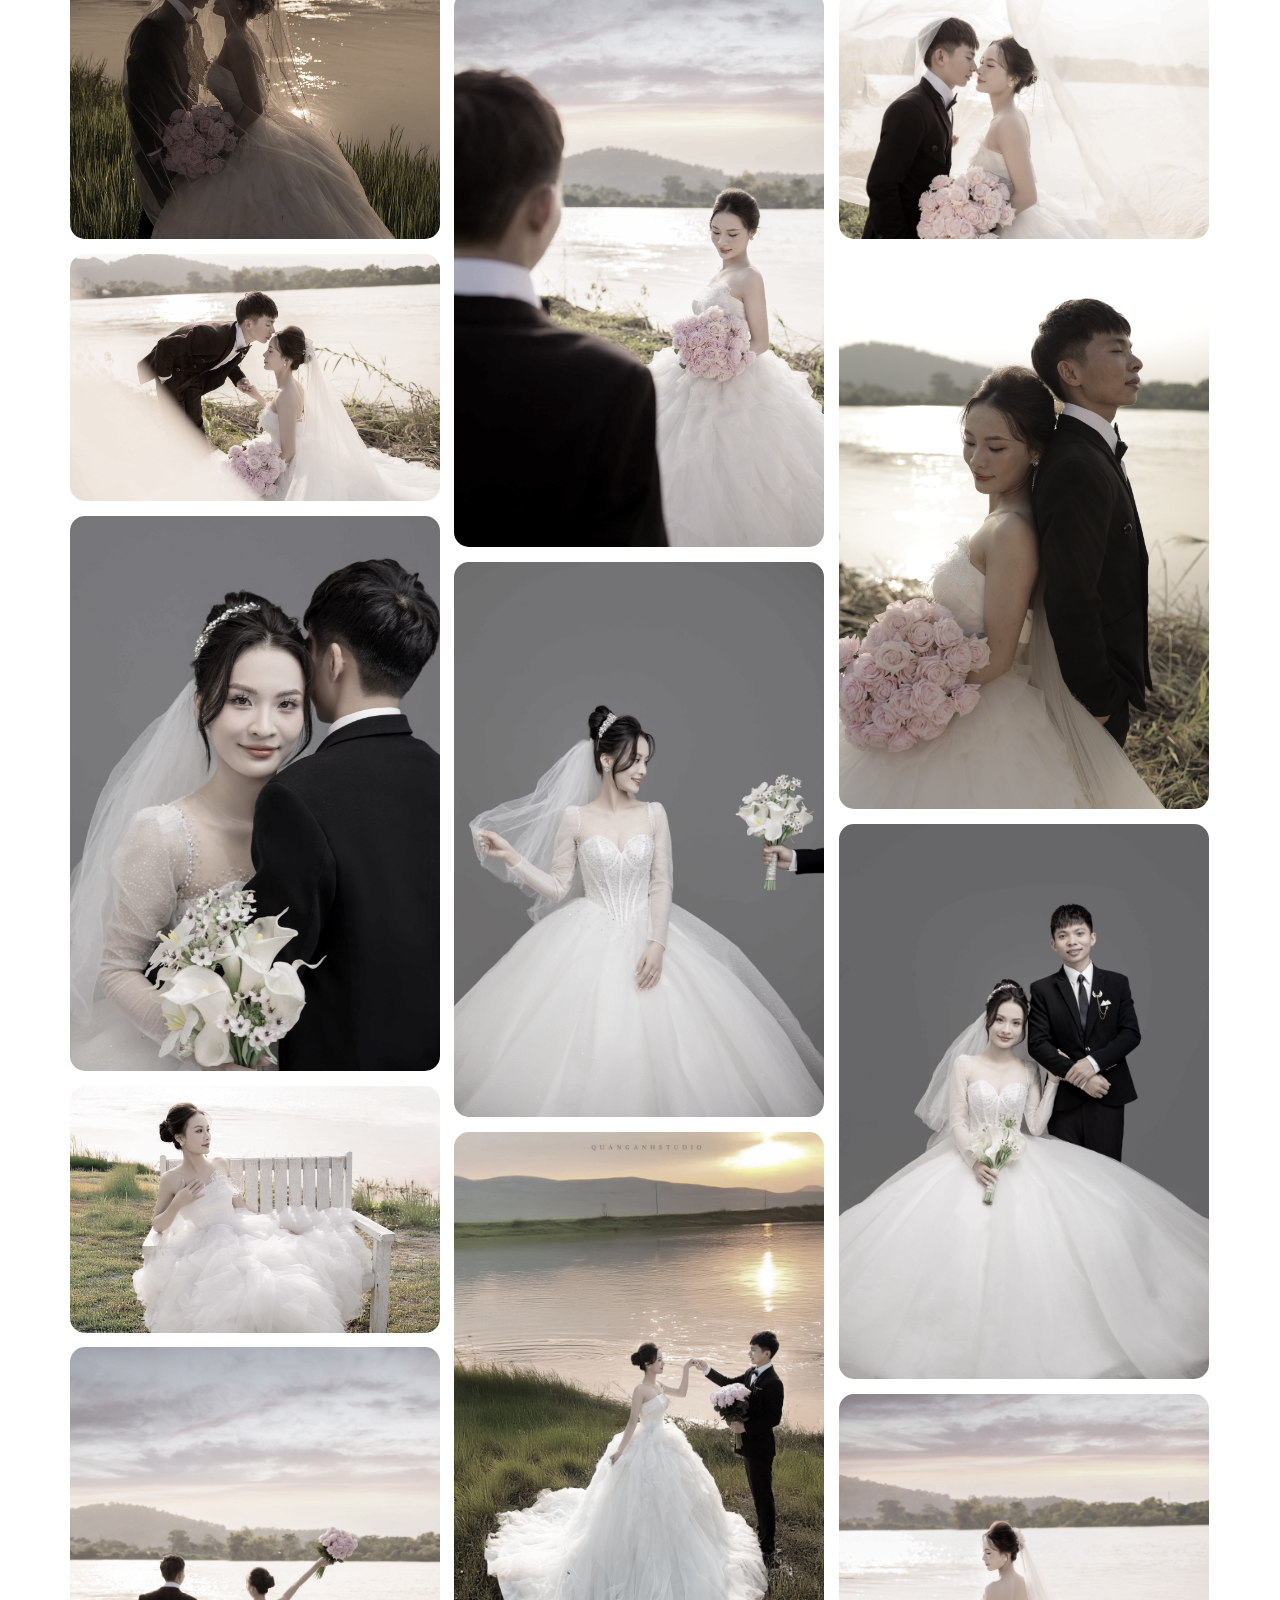
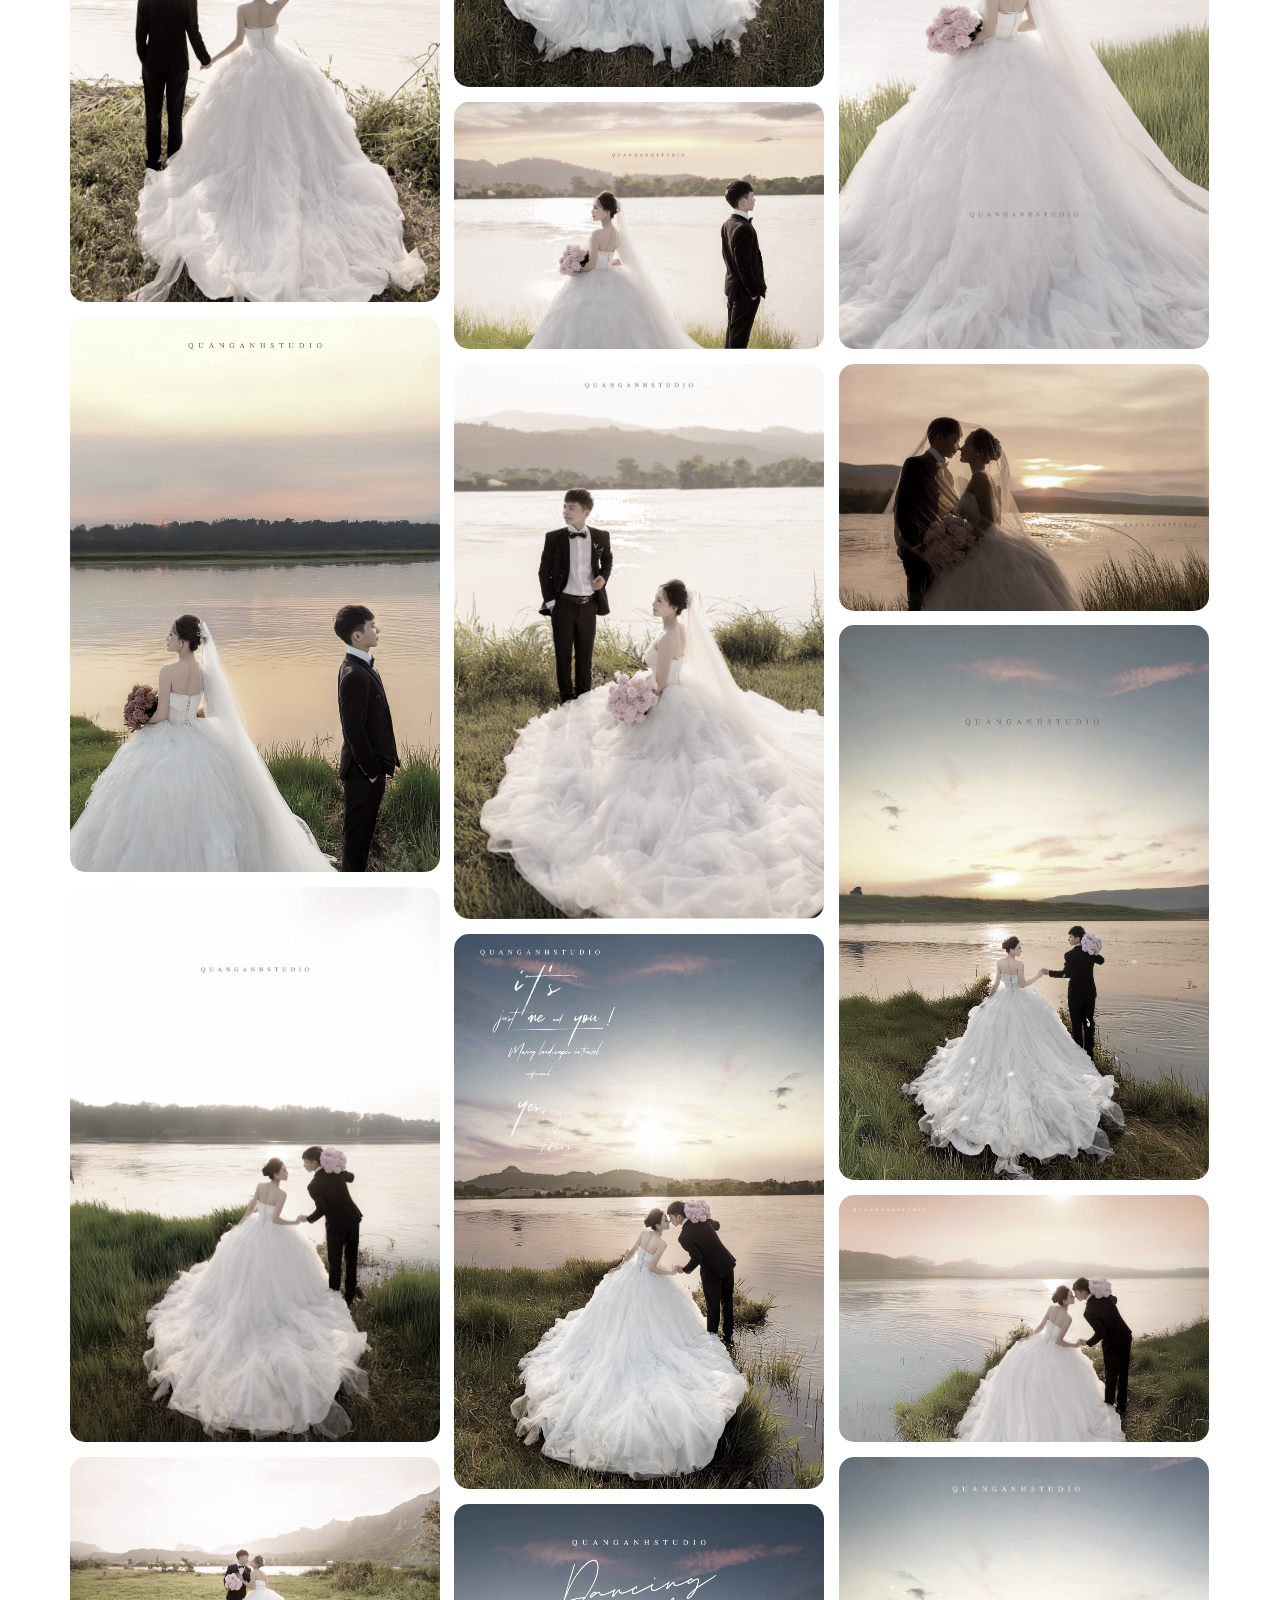
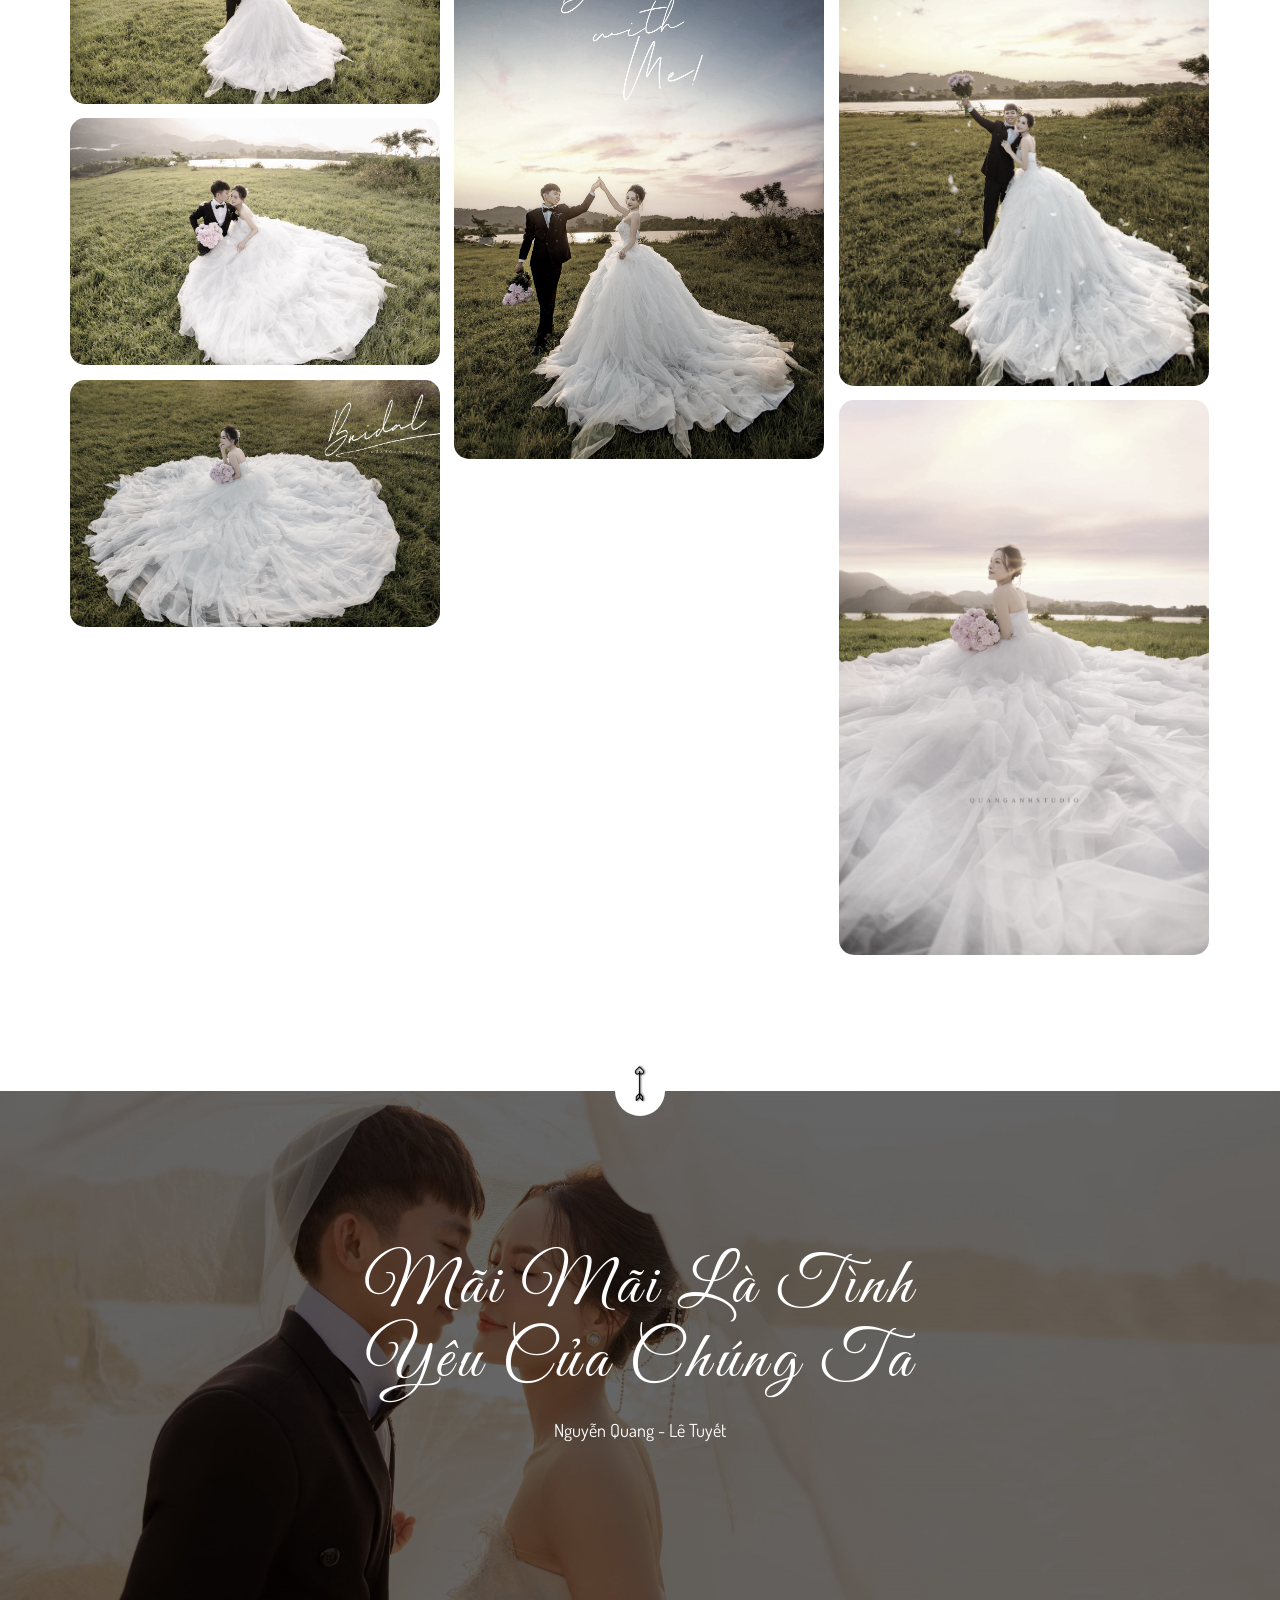
==== commit aa1eb6ff: "Update image" ====
--- a/index.html
+++ b/index.html
@@ -576,29 +576,6 @@
         </section>
         <!-- end gallery-section -->
 
-
-        <!-- start rsvp-section -->
-        <section class="rsvp-section section-padding parallax lazyload" data-bg-image="images/LCA08248.jpeg" data-speed="7" id="video">
-            <div class="container">
-                <div class="row">
-                    <div class="col col-xs-12">
-                        <div class="section-title-white">
-                            <div class="vertical-line"><span><i class="fi flaticon-two"></i></span></div>
-                            <h2>Video Đám Cưới</h2>
-                        </div>
-                    </div>
-                </div> <!-- end section-title -->
-
-                <div class="row content">
-                    <!-- <div class="col col-lg-12 col-lg-offset-2 col-md-10 col-md-offset-1"> -->
-                        <!-- <p>Please reserve before April 04 2022.</p> -->
-                        <iframe class="lazyload" width="100%" height="500" src="https://www.youtube.com/embed/jpC2c9tU4yw" title="Happy Wedding" frameborder="0" allow="accelerometer; autoplay; clipboard-write; encrypted-media; gyroscope; picture-in-picture" allowfullscreen></iframe>
-                    <!-- </div> -->
-                </div> <!-- end row -->
-            </div> <!-- end container -->
-        </section>
-        <!-- end rsvp-section -->
-
         <!-- start footer -->
         <footer class="site-footer">
             <div class="back-to-top">
@@ -607,7 +584,7 @@
             <div class="container">
                 <div class="row">
                     <div class="col col-xs-12">
-                        <h2>Mãi mãi và luôn luôn là tình yêu của chúng ta</h2>
+                        <h2>Mãi mãi là tình yêu của chúng ta</h2>
                         <span>Nguyễn Quang - Lê Tuyết</span>
                     </div>
                 </div> <!-- end row -->
--- a/css/style.css
+++ b/css/style.css
@@ -1 +1 @@
-/*------------------------------------------------------------------[Master Stylesheet]Theme Name:Version: 1.0.0Author: themexriverURL: http://themeforest.net/user/themexriver-------------------------------------------------------------------*//*-------------------------------------------------------------->>> TABLE OF CONTENTS:----------------------------------------------------------------#0.1Theme Reset Style#0.2Global Elements#0.3header#0.4hero-slider#0.5footer#0.6wedding-couple-section#0.7count-down-section#0.8story-section#0.9cta#1.0events-section#1.1inportant-people-section#1.2gallery-section#1.3rsvp-section#1.4getting-there-section#1.5gift-registration-section#1.6 live section----------------------------------------------------------------*//*---------------------------Fonts----------------------------*/@import url("https://fonts.googleapis.com/css?family=Dosis:400,600,700|Great+Vibes");/*--------------------------------------------------------------#0.1 Theme Reset Style--------------------------------------------------------------*/html{font-size: 18px;}body{font-family: "Dosis", sans-serif; background-color: #fff; font-size: 18px; font-size: 1rem; -webkit-font-smoothing: antialiased; overflow-x: hidden;}@media (max-width: 1199px){body{font-size: 17px; font-style: 0.94444rem;}}@media (max-width: 991px){body{font-size: 16px; font-style: 0.88889rem;}}p{color: #767878; line-height: 1.8em;}h1,h2,h3,h4,h5,h6{color: #6e6e6e;}ul{list-style-type: none; padding-left: 0; margin: 0;}a{text-decoration: none; -webkit-transition: all 0.2s; -moz-transition: all 0.2s; -o-transition: all 0.2s; -ms-transition: all 0.2s; transition: all 0.2s;}a:hover,a:focus{text-decoration: none;}/*--------------------------------------------------------------#0.2 Global Elements--------------------------------------------------------------*/.page-wrapper{position: relative; overflow: hidden;}.wow{visibility: hidden;}.fi:before{margin: 0;}.section-padding{padding: 120px 0;}@media (max-width: 1199px){.section-padding{padding: 100px 0;}}@media (max-width: 991px){.section-padding{padding: 80px 0;}}/** for popup image ***/.mfp-wrap{background-color: rgba(0, 0, 0, 0.9); z-index: 99999;}.mfp-with-zoom .mfp-container,.mfp-with-zoom.mfp-bg{opacity: 0; -webkit-backface-visibility: hidden; -webkit-transition: all 0.3s ease-out; -moz-transition: all 0.3s ease-out; -o-transition: all 0.3s ease-out; transition: all 0.3s ease-out;}.mfp-with-zoom.mfp-ready .mfp-container{opacity: 1;}.mfp-with-zoom.mfp-ready.mfp-bg{opacity: 0.8;}.mfp-with-zoom.mfp-removing .mfp-container,.mfp-with-zoom.mfp-removing.mfp-bg{opacity: 0;}.mfp-iframe-holder{background: #1a1a1a; width: 100%; height: 100%; position: fixed; left: 0; top: 0;}/*** for fancybox video ***/.fancybox-overlay{background: rgba(0, 0, 0, 0.9); z-index: 9999 !important;}.fancybox-wrap{z-index: 99999 !important;}/*** validate rsvp form ***/.validate-rsvp-form .success-error-message{margin: 15px 0 0;}.validate-rsvp-form label.error{color: red; margin: 5px 0 0 0;}.validate-rsvp-form #loader{display: none;}.validate-rsvp-form #loader i{font-size: 20px; color: #fff;}.validate-rsvp-form #success,.validate-rsvp-form #error{width: 100%; color: #fff; padding: 5px 10px; font-size: 16px; text-align: center; display: none;}@media (max-width: 767px){.validate-rsvp-form #success, .validate-rsvp-form #error{font-size: 15px;}}.validate-rsvp-form #success{background-color: green; margin-bottom: 5px;}.validate-rsvp-form #error{background-color: red;}/*** music box ***/.music-box{position: fixed; width: 300px; height: 160px; z-index: 120; bottom: 30px; right: 30px;}@media (max-width: 991px){.music-box{width: 250px; height: 120px; right: auto; left: 30px;}}.music-box .music-holder{width: 100%; height: 100%; position: absolute; right: 0; top: -30px; visibility: hidden; opacity: 0; -webkit-transition: all 0.5s ease-out; -o-transition: all 0.5s ease-out; transition: all 0.5s ease-out;}.music-box .music-holder iframe{width: 100%; height: 100%;}.music-box button{background: rgb(0 0 0 / 10%); width: 50px; height: 50px; line-height: 37px; font-size: 18px; font-size: 1rem; color: #5fce47; border: 1px solid #e6e6e6; outline: 0; padding: 0; margin: -26px -26px -3px; position: absolute; right: 0; bottom: 0; -webkit-border-radius: 50%; -moz-border-radius: 50%; -o-border-radius: 50%; -ms-border-radius: 50%; border-radius: 50%;}@media (max-width: 991px){.music-box button{right: auto; left: 0;}}.music-box .toggle-music-box{top: -50px; visibility: visible; opacity: 1;}/*** scrollbar style for chrome ***/::-webkit-scrollbar{width: 10px;}::-webkit-scrollbar-track{background-color: #ccc;}::-webkit-scrollbar-thumb{background-color: #879baf; -webkit-border-radius: 5px; -moz-border-radius: 5px; -o-border-radius: 5px; -ms-border-radius: 5px; border-radius: 5px;}/*** spirit-header ***/.spirit-header{position: relative; z-index: 100;}.ripple,.particleground,.video-player,.surface-shader{width: 100%; height: 100%; position: absolute; left: 0; top: 0; z-index: 100;}.video-player:before{content: ""; background-color: rgba(135, 155, 175, 0.5); width: 100%; height: 100%; position: absolute; left: 0; top: 0; z-index: 100;}.section-title,.section-title-white{text-align: center; margin-bottom: 60px; position: relative;}@media (max-width: 767px){.section-title, .section-title-white{margin-bottom: 50px;}}.section-title .vertical-line,.section-title-white .vertical-line{width: 18px; height: 42px; top: 0;}@media (max-width: 991px){.section-title .vertical-line, .section-title-white .vertical-line{height: 35px;}}.section-title .vertical-line,.section-title-white .vertical-line,.section-title .vertical-line span,.section-title-white .vertical-line span{position: absolute; left: 50%; -webkit-transform: translateX(-50%); -moz-transform: translateX(-50%); -o-transform: translateX(-50%); -ms-transform: translateX(-50%); transform: translateX(-50%);}.section-title .vertical-line span,.section-title-white .vertical-line span{background: rgba(135, 155, 175, 0.2); width: 2px; height: 42px; top: 17px;}@media (max-width: 991px){.section-title .vertical-line span, .section-title-white .vertical-line span{height: 35px;}}@media (max-width: 767px){.section-title .vertical-line span, .section-title-white .vertical-line span{height: 30px; top: 15px;}}.section-title .vertical-line span i,.section-title-white .vertical-line span i{position: absolute; left: -34px; top: -63px;}@media (max-width: 991px){.section-title .vertical-line span i, .section-title-white .vertical-line span i{left: -28px; top: -54px;}}.section-title .vertical-line span i:before,.section-title-white .vertical-line span i:before{margin: 0; font-size: 65px; font-size: 3.61111rem; color: #879baf; opacity: 0.6;}@media (max-width: 991px){.section-title .vertical-line span i:before, .section-title-white .vertical-line span i:before{font-size: 55px; font-size: 3.05556rem;}}.section-title .vertical-line:before,.section-title-white .vertical-line:before{content: ""; background: rgba(135, 155, 175, 0.2); width: 45px; height: 2px; top: 16px; position: absolute; left: 50%; -webkit-transform: translateX(-50%); -moz-transform: translateX(-50%); -o-transform: translateX(-50%); -ms-transform: translateX(-50%); transform: translateX(-50%);}@media (max-width: 991px){.section-title .vertical-line:before, .section-title-white .vertical-line:before{width: 40px; height: 2px;}}.section-title h2,.section-title-white h2{font-family: "Great Vibes", cursive; background-color: rgba(135, 155, 175, 0.1); font-size: 46px; font-size: 2.55556rem; color: #848383; margin: 59px 0 0; padding: 10px 25px 5px; border-top: 2px solid rgba(135, 155, 175, 0.1); border-bottom: 2px solid rgba(135, 155, 175, 0.1); display: inline-block; text-transform: capitalize; letter-spacing: 3px;}@media (max-width: 1199px){.section-title h2, .section-title-white h2{font-size: 40px; font-size: 2.22222rem;}}@media (max-width: 991px){.section-title h2, .section-title-white h2{font-size: 35px; font-size: 1.94444rem; margin-top: 52px;}}@media (max-width: 767px){.section-title h2, .section-title-white h2{font-size: 30px; font-size: 1.66667rem; padding: 8px 10px 3px; letter-spacing: 1px;}}@media (max-width: 767px){.section-title h2, .section-title-white h2{margin-top: 45px;}}.section-title-white .vertical-line span{background: rgba(255, 255, 255, 0.2);}.section-title-white .vertical-line span i:before{margin: 0; font-size: 65px; color: #fff; opacity: 0.4;}.section-title-white .vertical-line:before,.section-title-white .vertical-line:after{background: rgba(255, 255, 255, 0.2);}.section-title-white .vertical-line:after{background: #fff;}.section-title-white h2{color: #fff; background-color: rgba(255, 255, 255, 0.1); border-top: 2px solid rgba(255, 255, 255, 0.1); border-bottom: 2px solid rgba(255, 255, 255, 0.1);}.theme-btn{background-color: #879baf; line-height: 0.66em; color: #fff; padding: 15px; border: 0; -webkit-border-radius: 0; -moz-border-radius: 0; -o-border-radius: 0; -ms-border-radius: 0; border-radius: 0; text-transform: uppercase;}.theme-btn:hover,.theme-btn:focus,.theme-btn:active{background-color: #548a7f; color: #fff;}@media (max-width: 767px){.theme-btn{padding: 12px; font-size: 13px;}}.form input,.form textarea,.form select{border-color: #bfbfbf; border-radius: 0; outline: 0; -webkit-box-shadow: none; box-shadow: none; color: #595959;}.form input:focus,.form textarea:focus,.form select:focus{border-color: #879baf; -webkit-box-shadow: 0 0 5px 0 #7cafa5; -moz-box-shadow: 0 0 5px 0 #7cafa5; -o-box-shadow: 0 0 5px 0 #7cafa5; -ms-box-shadow: 0 0 5px 0 #7cafa5; box-shadow: 0 0 5px 0 #7cafa5;}.form ::-webkit-input-placeholder{font-style: 18px; font-style: italic; color: #595959;}.form :-moz-placeholder{font-style: 18px; font-style: italic; color: #595959;}.form ::-moz-placeholder{font-style: 18px; font-style: italic; color: #595959;}.form :-ms-input-placeholder{font-style: 18px; font-style: italic; color: #595959;}.form select{background: url(../images/select-icon.png) no-repeat right center; display: inline-block; -webkit-appearance: none; -moz-appearance: none; -ms-appearance: none; appearance: none; cursor: pointer;}.form select::-ms-expand{/* for IE 11 */ display: none;}.social-links{overflow: hidden;}.social-links li{float: left;}.social-links li a{display: block; color: #fff; text-align: center;}.social-links li a:hover{background-color: #879baf;}.page-title{background: url("../images/page-title.jpg") center center/cover no-repeat local; height: 300px; text-align: center; position: relative; display: table; width: 100%;}@media (max-width: 1199px){.page-title{height: 250px;}}.page-title:before{content: ""; background-color: rgba(0, 0, 0, 0.8); width: 100%; height: 100%; position: absolute; left: 0; top: 0;}.page-title .container{width: 100%; vertical-align: middle; display: table-cell;}.page-title h2,.page-title ol{color: #fff;}.page-title h2{font-size: 55px; font-size: 3.05556rem; font-weight: 600; margin: 0 0 0.5em; text-transform: uppercase;}@media (max-width: 1199px){.page-title h2{font-size: 45px; font-size: 2.5rem;}}@media (max-width: 767px){.page-title h2{font-size: 40px; font-size: 2.22222rem;}}.page-title .breadcrumb{background-color: transparent; padding: 0; margin: 0; text-align: center;}.page-title .breadcrumb a{color: #fff;}.page-title .breadcrumb ul{display: inline-block;}.page-title .breadcrumb ul li{font-size: 18px; font-size: 1rem; color: #879baf; float: left; position: relative;}@media (max-width: 1199px){.page-title .breadcrumb ul li{font-size: 16px; font-size: 0.88889rem;}}.page-title .breadcrumb ul > li + li{padding-left: 20px; margin-left: 20px;}@media (max-width: 1199px){.page-title .breadcrumb ul > li + li{padding-left: 15px; margin-left: 15px;}}.page-title .breadcrumb ul > li + li:before{content: "/"; position: absolute; left: -5px; top: 2px; color: #fff;}.preloader{background-color: #fff; width: 100%; height: 100%; position: fixed; left: 0; top: 0; z-index: 1000;}.preloader .inner{position: absolute; left: 50%; top: 50%; -webkit-transform: translate(-50%, -50%); -moz-transform: translate(-50%, -50%); -o-transform: translate(-50%, -50%); -ms-transform: translate(-50%, -50%); transform: translate(-50%, -50%);}.preloader .icon{display: block; width: 90px; height: 90px; position: relative;}.preloader .icon:before{content: ""; width: 100%; height: 100%; position: absolute; left: 0; top: 0; border: 5px solid #f1f1f1; border-top: 5px solid #879baf; border-radius: 50%; -webkit-animation: rotating 1s linear infinite; animation: rotating 1s linear infinite;}.preloader .icon i{position: absolute; left: 50%; top: 50%; -webkit-transform: translate(-50%, -50%); -moz-transform: translate(-50%, -50%); -o-transform: translate(-50%, -50%); -ms-transform: translate(-50%, -50%); transform: translate(-50%, -50%);}.preloader .icon i:before{font-size: 55px; font-size: 3.05556rem; color: #879baf;}@-webkit-keyframes rotating{from{-webkit-transform: rotate(0deg); transform: rotate3d(0deg);}to{-webkit-transform: rotate(360deg); transform: rotate(360deg);}}@keyframes rotating{from{-webkit-transform: rotate(0deg); transform: rotate3d(0deg);}to{-webkit-transform: rotate(360deg); transform: rotate(360deg);}}/*sidebar*/.blog-sidebar{background-color: #fff; padding: 0 25px 0 75px; /*search-widget*/ /*categories-widget*/ /*popular-posts-widget*/ /*popular-tags*/}@media (max-width: 1199px){.blog-sidebar{padding: 0 0 0 35px;}}@media (max-width: 991px){.blog-sidebar{max-width: 450px; padding: 0 15px; margin-top: 80px;}}@media (max-width: 767px){.blog-sidebar{margin-top: 70px;}}.blog-sidebar .widget{margin-bottom: 50px;}.blog-sidebar .widget:last-child{margin-bottom: 0;}.blog-sidebar .widget h3{font-size: 18px; font-size: 1rem; font-weight: 600; color: #3e3e3e; line-height: 0.86em; text-transform: uppercase; margin: 0 0 1.42em;}.blog-sidebar .widget input{border: 1px solid #dcdddd; border-radius: 0; -webkit-box-shadow: none; box-shadow: none; padding-right: 50px;}.blog-sidebar .search-widget form{position: relative;}.blog-sidebar .search-widget button{background-color: transparent; position: absolute; right: 1px; top: 1px; border: 0; border-radius: 0;}.blog-sidebar .search-widget button:hover,.blog-sidebar .blog-sidebar .search-widget button:focus{background-color: transparent; border: 0; outline: 0; -webkit-box-shadow: none; box-shadow: none;}.blog-sidebar .search-widget button i{color: #858686;}.blog-sidebar .categories-widget ul li{border-bottom: 1px solid #dcdddd;}.blog-sidebar .categories-widget ul li a{font-size: 16px; font-size: clac-rem-value(16); display: block; color: #777778; padding: 5px 0 5px 25px; position: relative;}.blog-sidebar .categories-widget ul li:first-child a{padding-top: 0;}.blog-sidebar .categories-widget ul li a:before{font-family: FontAwesome; content: "\f105"; color: #182a4d; position: absolute; left: 2px; top: 50%; -webkit-transform: translateY(-50%); -ms-transform: translateY(-50%); transform: translateY(-50%);}.blog-sidebar .categories-widget ul li a:hover:before{color: #879baf;}.blog-sidebar .categories-widget ul li a:hover{color: #879baf;}.blog-sidebar .popular-posts-widget li{overflow: hidden; margin-bottom: 20px;}.blog-sidebar .popular-posts-widget li:last-child{margin-bottom: 0;}.blog-sidebar .popular-posts-widget .date{font-size: 16px; font-size: 0.88889rem; font-weight: 600; color: #879baf; display: inline-block; margin-bottom: 5px;}.blog-sidebar .popular-posts-widget h6{font-size: 16px; font-size: clac-rem-value(16); margin: 0; line-height: 1.7em;}.blog-sidebar .popular-posts-widget h6 a{color: #2f2f2f;}.blog-sidebar .popular-posts-widget h6 a:hover{color: #4b7a71;}.blog-sidebar .populer-tags-widget ul{overflow: hidden;}.blog-sidebar .populer-tags-widget ul li{float: left;}.blog-sidebar .populer-tags-widget ul li a{background-color: rgba(135, 155, 175, 0.1); display: block; font-size: 13px; font-size: 0.72222rem; color: #777778; text-align: center; text-transform: uppercase; padding: 5px 10px 5px 25px; border: 1px solid rgba(135, 155, 175, 0.2); margin: 0 5px 5px 0; position: relative;}.blog-sidebar .populer-tags-widget ul li a:before{font-family: FontAwesome; content: "\f02b"; font-size: 13px; color: rgba(135, 155, 175, 0.3); position: absolute; left: 10px; top: 50%; -webkit-transform: translateY(-50%); -moz-transform: translateY(-50%); -o-transform: translateY(-50%); -ms-transform: translateY(-50%); transform: translateY(-50%); -webkit-transition: all 0.3s; -moz-transition: all 0.3s; -o-transition: all 0.3s; -ms-transition: all 0.3s; transition: all 0.3s;}.blog-sidebar .populer-tags-widget ul li a:hover{background-color: #879baf; color: #fff; border-color: #879baf;}.blog-sidebar .populer-tags-widget ul li a:hover:before{color: #fff;}.page-pagination .pagination{margin: 0;}@media (max-width: 767px){.page-pagination .pagination{margin-top: -20px;}}.page-pagination .pagination li a{width: 40px; height: 40px; line-height: 37px; font-size: 16px; font-size: 0.88889rem; font-weight: 600; text-align: center; color: #565656; border-radius: 0; border: 1px solid #879baf; padding: 0; margin: 2px; position: relative;}@media (max-width: 991px){.page-pagination .pagination li a{width: 35px; height: 35px; line-height: 35px; font-size: 15px; font-size: 0.83333rem;}}.page-pagination .pagination li a span{font-size: 14px; font-size: 0.77778rem; position: absolute; left: 50%; top: 50%; -webkit-transform: translate(-50%, -50%); -ms-transform: translate(-50%, -50%); transform: translate(-50%, -50%);}@media (max-width: 991px){.page-pagination .pagination li a span{font-size: 13px; font-size: 0.72222rem;}}.page-pagination .pagination li a:hover,.page-pagination .pagination li a:focus,.page-pagination .pagination li.current a{background-color: #879baf; color: #fff;}/*--------------------------------------------------------------#0.3header--------------------------------------------------------------*/.site-header{/* navigation open and close btn hide for width screen */ /* style for navigation less than 992px */ /*navbar collaps less then 992px*/}.site-header .navigation{background-color: #fff; margin-bottom: 0; border: 0; -webkit-border-radius: 0; -moz-border-radius: 0; -o-border-radius: 0; -ms-border-radius: 0; border-radius: 0;}.site-header .navigation > .container{position: relative;}.site-header #navbar{-webkit-transition: all 0.5s; -moz-transition: all 0.5s; -o-transition: all 0.5s; -ms-transition: all 0.5s; transition: all 0.5s; /*** mega-menu style ***/}.site-header #navbar > ul li a:hover{text-decoration: none; color: #879baf;}@media screen and (min-width: 992px){.site-header #navbar{/*** hover effect ***/}.site-header #navbar li{position: relative;}.site-header #navbar > ul > li > a{font-size: 16px; font-size: 0.88889rem;}.site-header #navbar > ul .sub-menu{background-color: #fff; width: 220px; border-top: 2px solid #879baf; position: absolute; left: 0; top: 130%; z-index: 110; visibility: hidden; opacity: 0; -webkit-transition: all 0.3s; -moz-transition: all 0.3s; -o-transition: all 0.3s; -ms-transition: all 0.3s; transition: all 0.3s;}.site-header #navbar > ul > li .sub-menu li{border-bottom: 1px solid #e6e6e6;}.site-header #navbar > ul > li .sub-menu a{font-size: 14px; font-size: 0.77778rem; display: block; padding: 8px 15px;}.site-header #navbar > ul > li > .sub-menu .sub-menu{left: 110%; top: 0;}.site-header #navbar > ul > li > .sub-menu > .menu-item-has-children > a{position: relative;}.site-header #navbar > ul > li > .sub-menu > .menu-item-has-children > a:before{font-family: "FontAwesome"; content: "\f105"; font-size: 15px; font-size: 0.83333rem; position: absolute; right: 15px; top: 50%; -webkit-transform: translateY(-50%); -moz-transform: translateY(-50%); -o-transform: translateY(-50%); -ms-transform: translateY(-50%); transform: translateY(-50%);}.site-header #navbar > ul > li:hover > .sub-menu{top: 100%; visibility: visible; opacity: 1;}.site-header #navbar .sub-menu > li:hover > .sub-menu{left: 100%; visibility: visible; opacity: 1;}}@media (max-width: 991px){.site-header #navbar > ul > li a{display: block; font-size: 14px; font-size: 0.77778rem;}.site-header #navbar > ul > li .sub-menu li{border-bottom: 1px solid #e6e6e6;}.site-header #navbar > ul .sub-menu > li:last-child{border-bottom: 0;}.site-header #navbar > ul > li > .sub-menu a{padding: 8px 15px 8px 45px;}.site-header #navbar > ul > li > .sub-menu .sub-menu a{padding: 8px 15px 8px 65px;}.site-header #navbar > ul .menu-item-has-children > a{position: relative;}.site-header #navbar > ul .menu-item-has-children > a:before{font-family: "FontAwesome"; content: "\f107"; font-size: 15px; font-size: 0.83333rem; position: absolute; right: 15px; top: 50%; -webkit-transform: translateY(-50%); -moz-transform: translateY(-50%); -o-transform: translateY(-50%); -ms-transform: translateY(-50%); transform: translateY(-50%);}}@media screen and (min-width: 992px){.site-header #navbar{/*** hover effect ***/}.site-header #navbar .has-mega-menu{position: static;}.site-header #navbar .mega-menu, .site-header #navbar .half-mega-menu{background-color: #fff; padding: 20px; border-top: 2px solid #879baf; position: absolute; right: 0; top: 120%; z-index: 10; visibility: hidden; opacity: 0; -webkit-transition: all 0.3s; -moz-transition: all 0.3s; -o-transition: all 0.3s; -ms-transition: all 0.3s; transition: all 0.3s;}.site-header #navbar .mega-menu{width: 1140px; right: 15px;}.site-header #navbar .half-mega-menu{width: 585px;}.site-header #navbar .mega-menu-box-title{font-size: 14px; font-size: 0.77778rem; text-transform: uppercase; font-weight: bold; display: block; padding-bottom: 7px; margin-bottom: 7px; border-bottom: 1px solid #e6e6e6;}.site-header #navbar .mega-menu-list-holder li a{font-size: 14px; font-size: 0.77778rem; display: block; padding: 7px 8px; margin-left: -8px;}.site-header #navbar .has-mega-menu:hover > ul{top: 100%; visibility: visible; opacity: 1;}}@media (max-width: 1199px){.site-header #navbar > ul .mega-menu{width: 950px; right: 15px;}.site-header #navbar > ul .half-mega-menu{width: 485px;}}@media (max-width: 991px){.site-header #navbar > ul .mega-menu, .site-header #navbar > ul .half-mega-menu{width: auto;}.site-header #navbar > ul .mega-menu .row, .site-header #navbar > ul .half-mega-menu .row{margin: 0;}.site-header #navbar .mega-menu-content > .row > .col{margin-bottom: 25px;}}@media (max-width: 991px){.site-header #navbar .mega-menu .mega-menu-list-holder a{padding: 5px 15px 5px 40px;}.site-header #navbar .mega-menu .mega-menu-box-title{font-size: 14px; font-size: 0.77778rem; text-transform: uppercase; display: block; border-bottom: 1px dotted #b3b3b3; padding: 0 0 4px 5px; margin: 0 25px 8px 25px;}}@media screen and (min-width: 992px){.site-header .navbar-header .open-btn{display: none;}.site-header #navbar .close-navbar{display: none;}}@media (max-width: 991px){.site-header{/* class for show hide navigation */}.site-header .container{width: 100%;}.site-header .navbar-header button{background-color: #879baf; width: 40px; height: 35px; border: 0; padding: 5px 10px; -webkit-border-radius: 3px; -moz-border-radius: 3px; -o-border-radius: 3px; -ms-border-radius: 3px; border-radius: 3px; outline: 0; position: absolute; right: 15px; top: 6px; z-index: 20;}.site-header .navbar-header button span{background-color: #fff; display: block; height: 2px; margin-bottom: 5px;}.site-header .navbar-header button span:last-child{margin: 0;}.site-header #navbar{background: #fff; display: block !important; width: 280px; height: 100% !important; margin: 0; padding: 0; border-left: 1px solid #cccccc; border-right: 1px solid #cccccc; position: fixed; right: -300px; top: 0; z-index: 999999;}.site-header #navbar ul a{color: #000;}.site-header #navbar ul a:hover, .site-header #navbar ul li.current a{color: #879baf;}.site-header #navbar .navbar-nav{height: 100%; overflow: auto;}.site-header #navbar .close-navbar{background-color: #879baf; width: 35px; height: 35px; color: #fff; border: 0; -webkit-border-radius: 50%; -moz-border-radius: 50%; -o-border-radius: 50%; -ms-border-radius: 50%; border-radius: 50%; outline: none; position: absolute; left: -18px; top: 10px; z-index: 20;}.site-header #navbar > ul > li{border-bottom: 1px solid #cccccc;}.site-header #navbar > ul > li > a{padding: 10px 15px 10px 35px;}.site-header .slideInn{right: 0 !important;}}@media (max-width: 767px){.site-header .navbar-header .navbar-brand{font-size: 24px;}.site-header #navbar .navbar-nav{margin: 0;}}@media (max-width: 991px){.site-header .navbar-collapse.collapse{display: none;}.site-header .navbar-collapse.collapse.in{display: block;}.site-header .navbar-header .collapse, .site-header .navbar-toggle{display: block;}.site-header .navbar-header{float: none;}.site-header .navbar-right{float: none;}.site-header .navbar-nav{float: none;}.site-header .navbar-nav > li{float: none;}}/*** header style 1 ****/.header-style-1 .couple-logo,.header-style-2 .couple-logo{margin-top: 30px;}@media (max-width: 991px){.header-style-1 .couple-logo, .header-style-2 .couple-logo{margin-top: 0;}}.header-style-1 .couple-logo h1,.header-style-2 .couple-logo h1{font-family: "Great Vibes", cursive; font-size: 35px; font-size: 1.94444rem; margin: 0; text-shadow: 1px 1px 2px #999999;}@media (max-width: 991px){.header-style-1 .couple-logo h1, .header-style-2 .couple-logo h1{font-size: 30px; font-size: 1.66667rem;}}.header-style-1 .couple-logo .fi:before,.header-style-2 .couple-logo .fi:before{font-size: 25px; font-size: 1.38889rem;}@media (max-width: 991px){.header-style-1 .couple-logo .fi:before, .header-style-2 .couple-logo .fi:before{font-size: 20px; font-size: 1.11111rem;}}.header-style-1 .couple-logo a,.header-style-2 .couple-logo a{color: #879baf;}.header-style-1 .navigation,.header-style-2 .navigation{border-bottom: 1px solid #ececec;}.header-style-1 .navigation:after,.header-style-2 .navigation:after{content: ""; width: 100%; height: 1px; background: #ececec; position: absolute; bottom: 2px;}@media (max-width: 991px){.header-style-1 .navigation, .header-style-2 .navigation{padding: 15px;}}.header-style-1 #navbar ul li.current-menu-item > a,.header-style-2 #navbar ul li.current-menu-item > a,.header-style-1 #navbar ul > li.current-menu-ancestor li.current-menu-item > a,.header-style-2 #navbar ul > li.current-menu-ancestor li.current-menu-item > a,.header-style-1 #navbar ul > li.current-menu-ancestor > a,.header-style-2 #navbar ul > li.current-menu-ancestor > a{color: #879baf;}@media screen and (min-width: 992px){.header-style-1 #navbar > ul > li > a, .header-style-2 #navbar > ul > li > a{font-size: 18px; font-size: 1rem; font-weight: 600; color: #413d3d; padding: 35px 17px; text-transform: uppercase;}.header-style-1 #navbar > ul .sub-menu, .header-style-2 #navbar > ul .sub-menu{-webkit-box-shadow: 0 5px 8px 0 rgba(0, 0, 0, 0.2); box-shadow: 0 5px 8px 0 rgba(0, 0, 0, 0.2);}.header-style-1 #navbar > ul > li .sub-menu a, .header-style-2 #navbar > ul > li .sub-menu a{font-size: 16px; font-size: 0.88889rem; color: #413d3d; padding: 10px 15px;}.header-style-1 #navbar > ul > li .sub-menu a:hover, .header-style-2 #navbar > ul > li .sub-menu a:hover{color: #879baf;}.header-style-1 #navbar > ul > li:last-child > ul, .header-style-2 #navbar > ul > li:last-child > ul{left: auto; right: 0;}.header-style-1 #navbar > ul > li:last-child > .sub-menu .sub-menu, .header-style-2 #navbar > ul > li:last-child > .sub-menu .sub-menu{left: auto; right: 100%;}}@media (max-width: 991px){.header-style-1 .navbar-header button, .header-style-2 .navbar-header button{top: -2px; right: 0;}}/*** header style 2 ****//*--------------------------------------------------------------#0.4hero slider--------------------------------------------------------------*/.hero{position: relative; height: calc(100vh - 90px); min-height: 700px; overflow: hidden; /** slider controls **/ /*** arrow hover ***/}@media (max-width: 1199px){.hero{min-height: 600px;}}@media (max-width: 991px){.hero{min-height: 500px;}}.hero .slide-item{height: 100vh; min-height: 700px; position: relative; background-repeat: no-repeat; position: relative;}@media (max-width: 1199px){.hero .slide-item{min-height: 600px;}}@media (max-width: 991px){.hero .slide-item{min-height: 500px;}}.hero .slide-item .slider-bg{display: none;}.hero .slide-item:before{content: ""; background-color: rgba(0, 0, 0, 0.3); width: 100%; height: 100%; position: absolute; left: 0; top: 0;}.hero .slide-item:focus{outline: none;}.hero .slide-item .container{height: 100%; display: table;}.hero .slide-item .row{display: table-cell; vertical-align: middle;}.hero .slick-prev,.hero .slick-next{background-color: rgba(135, 155, 175, 0.6); width: 50px; height: 50px; z-index: 111; -webkit-border-radius: 50%; -moz-border-radius: 50%; -o-border-radius: 50%; -ms-border-radius: 50%; border-radius: 50%; -webkit-box-shadow: 0 0 0 5px rgba(135, 155, 175, 0.9); box-shadow: 0 0 0 5px rgba(135, 155, 175, 0.9); opacity: 0; -webkit-transition: all 0.3s; -moz-transition: all 0.3s; -o-transition: all 0.3s; -ms-transition: all 0.3s; transition: all 0.3s;}.hero .slick-prev:hover,.hero .slick-next:hover{background-color: rgba(135, 155, 175, 0.8); -webkit-box-shadow: 0 0 0 5px #879baf; box-shadow: 0 0 0 5px #879baf;}@media (max-width: 1199px){.hero .slick-prev, .hero .slick-next{width: 45px; height: 45px; -webkit-box-shadow: 0 0 0 3px rgba(135, 155, 175, 0.9); box-shadow: 0 0 0 3px rgba(135, 155, 175, 0.9);}}@media (max-width: 991px){.hero .slick-prev, .hero .slick-next{width: 35px; height: 35px; -webkit-box-shadow: 0 0 0 3px rgba(135, 155, 175, 0.9); box-shadow: 0 0 0 3px rgba(135, 155, 175, 0.9);}}.hero .slick-prev:before,.hero .slick-next:before{font-size: 25px; font-size: 1.38889pxrem;}@media (max-width: 991px){.hero .slick-prev:before, .hero .slick-next:before{font-size: 20px; font-size: 1.11111pxrem;}}.hero .slick-prev{left: 0;}.hero .slick-prev:before{font-family: "FontAwesome"; content: "\f104"; opacity: 1;}.hero .slick-next{right: 0;}.hero .slick-next:before{font-family: "FontAwesome"; content: "\f105"; opacity: 1;}.hero:hover .slick-prev,.hero:hover .slick-next{opacity: 1;}.hero:hover .slick-prev{left: 20px;}.hero:hover .slick-next{right: 20px;}.hero .wedding-announcement{width: 100%; height: 100%; position: absolute; left: 0; top: 0; z-index: 101; text-align: center; display: table; /*** save the date ***/ /*** popup save the date circle ***/}img.img.img-responsive{border-radius: 15px;}.hero .wedding-announcement .couple-name-merried-text{display: table-cell; vertical-align: middle;}.hero .wedding-announcement .couple-name-merried-text h2{font-family: "Great Vibes", cursive; font-size: 90px; font-size: 5rem; color: #fff; margin: 0 0 0.4em; position: relative; z-index: 10;}@media (max-width: 1199px){.hero .wedding-announcement .couple-name-merried-text h2{font-size: 70px; font-size: 3.88889rem;}}@media (max-width: 991px){.hero .wedding-announcement .couple-name-merried-text h2{font-size: 55px; font-size: 2.2rem; padding-bottom: 55%;}}.gb .bride{border-radius: 15px;}.gb .groom{border-radius: 15px;}.hero .wedding-announcement .married-text h4{font-size: 26px; font-size: 1.44444rem; color: #fff; text-transform: uppercase; margin: 0; display: inline; border-top: 1px solid #fff; border-bottom: 1px solid #fff; padding: 12px 20px; position: relative; z-index: 10; letter-spacing: 2px;}@media (max-width: 1199px){.hero .wedding-announcement .married-text h4{font-size: 20px; font-size: 1.11111rem; padding: 8px 18px;}}@media (max-width: 991px){.hero .wedding-announcement .married-text h4{font-size: 17px; font-size: 0.94444rem; padding: 8px 14px;}}@media (max-width: 767px){.hero .wedding-announcement .married-text h4{letter-spacing: 1px;}}.hero .wedding-announcement .couple-name-merried-text h2,.hero .wedding-announcement .married-text h4{text-shadow: 1px 1px 2px rgba(0, 0, 0, 0.6);}.hero .wedding-announcement .couple-name-merried-text i{font-size: 450px; color: rgba(135, 155, 175, 0.7); position: absolute; left: 50%; top: 50%; -webkit-transform: translate(-50%, -50%); -moz-transform: translate(-50%, -50%); -o-transform: translate(-50%, -50%); -ms-transform: translate(-50%, -50%); transform: translate(-50%, -50%);}.hero .wedding-announcement .save-the-date{width: 350px; height: 350px; position: absolute; left: 50%; bottom: -350px; -webkit-transform: translateX(-50%); -moz-transform: translateX(-50%); -o-transform: translateX(-50%); -ms-transform: translateX(-50%); transform: translateX(-50%); -webkit-border-radius: 50%; -moz-border-radius: 50%; -o-border-radius: 50%; -ms-border-radius: 50%; border-radius: 50%; opacity: 0; -webkit-transition: 1s 2.3s ease-in-out; -o-transition: 1s 2.3s ease-in-out; transition: 1s 2.3s ease-in-out;}@media (max-width: 1199px){.hero .wedding-announcement .save-the-date{width: 300px; height: 300px;}}@media (max-width: 991px){.hero .wedding-announcement .save-the-date{width: 270px; height: 270px;}}.hero .wedding-announcement .save-the-date:before,.hero .wedding-announcement .save-the-date:after{content: ""; position: absolute; -webkit-border-radius: 50%; -moz-border-radius: 50%; -o-border-radius: 50%; -ms-border-radius: 50%; border-radius: 50%; z-index: -1;}.hero .wedding-announcement .save-the-date:before{background-color: rgba(135, 155, 175, 0.3); width: 110%; height: 110%; left: -5%; top: -5%; -webkit-animation: save-the-date-pulse 1s infinite; animation: save-the-date-pulse 1s infinite;}@media (max-width: 1199px){.hero .wedding-announcement .save-the-date:before{width: 108%; height: 108%; left: -4%; top: -4%;}}.hero .wedding-announcement .save-the-date:after{background-color: rgba(135, 155, 175, 0.7); width: 100%; height: 100%; left: 0; top: 0;}.hero .wedding-announcement .save-the-date h4{font-family: "Great Vibes", cursive; font-size: 40px; font-size: 2.22222rem; color: #fff; margin: 55px 0 0.2em; text-shadow: 1px 1px 2px rgba(0, 0, 0, 0.6);}@media (max-width: 1199px){.hero .wedding-announcement .save-the-date h4{font-size: 35px; font-size: 1.94444rem; margin: 45px 0 0.15em;}}@media (max-width: 991px){.hero .wedding-announcement .save-the-date h4{font-size: 28px; font-size: 1.55556rem; margin: 30px 0 0.15em;}}.hero .wedding-announcement .save-the-date .date{font-size: 20px; font-size: 1.11111rem; color: #fff; text-shadow: 1px 1px 2px rgba(0, 0, 0, 0.6);}@media (max-width: 1199px){.hero .wedding-announcement .save-the-date .date{font-size: 18px; font-size: 1rem;}}@media (max-width: 991px){.hero .wedding-announcement .save-the-date .date{font-size: 16px; font-size: 0.88889rem;}}.hero .wedding-announcement .popup-save-the-date{bottom: -185px; opacity: 1; z-index: 50;}@media (max-width: 1199px){.hero .wedding-announcement .popup-save-the-date{bottom: -180px;}}@media (max-width: 991px){.hero .wedding-announcement .popup-save-the-date{bottom: -170px;}}@-webkit-keyframes save-the-date-pulse{from{-webkit-transform: scale3d(1, 1, 1); transform: scale3d(1, 1, 1);}50%{-webkit-transform: scale3d(0.95, 0.95, 0.95); transform: scale3d(0.95, 0.95, 0.95);}to{-webkit-transform: scale3d(1, 1, 1); transform: scale3d(1, 1, 1);}}@keyframes save-the-date-pulse{from{-webkit-transform: scale3d(1, 1, 1); transform: scale3d(1, 1, 1);}50%{-webkit-transform: scale3d(0.95, 0.95, 0.95); transform: scale3d(0.95, 0.95, 0.95);}to{-webkit-transform: scale3d(1, 1, 1); transform: scale3d(1, 1, 1);}}.static-hero{background: url("../images/slider/LCA07390.jpeg") center center/cover no-repeat local; width: 100%; height: 140%; position: absolute; left: 0; top: 0; z-index: 50;}.static-hero:before{content: ""; background-color: rgba(0, 0, 0, 0.3); width: 100%; height: 100%; position: absolute; left: 0; top: 0;}.home-shade .static-hero{opacity: 0.4; z-index: 101;}/*--------------------------------------------------------------#0.5footer--------------------------------------------------------------*/.site-footer{background: url("../images/ours/LCA07932.jpeg") center center/cover no-repeat local; text-align: center; color: #fff; padding: 160px 0; position: relative;}@media (max-width: 1199px){.site-footer{padding: 110px 0;}}@media (max-width: 991px){.site-footer{padding: 90px 0;}}@media (max-width: 767px){.site-footer{padding: 70px 0;}}.site-footer:before{content: ""; background-color: rgba(0, 0, 0, 0.6); width: 100%; height: 100%; position: absolute; left: 0; top: 0;}.site-footer h2{font-family: "Great Vibes", cursive; font-size: 67px; font-size: 3.72222rem; color: #fff; margin: 0 0 0.3em; padding: 0 250px; text-transform: capitalize; letter-spacing: 5px;}@media (max-width: 1199px){.site-footer h2{font-size: 55px; font-size: 3.05556rem; padding: 0 200px;}}@media (max-width: 991px){.site-footer h2{font-size: 45px; font-size: 2.5rem; padding: 0;}}@media (max-width: 767px){.site-footer h2{font-size: 35px; font-size: 1.94444rem; letter-spacing: 2px;}}@media (max-width: 767px){.site-footer h2 + span{font-size: 15px; font-size: 0.83333rem;}}.site-footer .back-to-top{position: absolute; left: 50%; top: -25px; -webkit-transform: translateX(-50%); -moz-transform: translateX(-50%); -o-transform: translateX(-50%); -ms-transform: translateX(-50%); transform: translateX(-50%);}.site-footer .back-to-top a{display: inline-block; background: #fff; width: 50px; height: 50px; -webkit-border-radius: 50%; -moz-border-radius: 50%; -o-border-radius: 50%; -ms-border-radius: 50%; border-radius: 50%;}.site-footer .back-to-top a span{position: absolute; left: 0; -webkit-animation: pointerMoving 1.3s infinite; animation: pointerMoving 1.3s infinite;}.site-footer .back-to-top .fi{display: inline-block; -webkit-transform: rotate(-45deg); -ms-transform: rotate(-45deg); transform: rotate(-45deg); position: absolute; top: 0; left: 11px;}.site-footer .back-to-top .fi:before{font-size: 27px; color: #000; text-shadow: 1px 1px 2px #000;}@-webkit-keyframes pointerMoving{0%{-webkit-transform: translateY(5px); transform: translateY(5px); opacity: 0.5;}80%{-webkit-transform: translateY(-5px); transform: translateY(-5px); opacity: 1;}100%{-webkit-transform: translateY(5px); transform: translateY(5px); opacity: 0.5;}}@keyframes pointerMoving{0%{-webkit-transform: translateY(5px); transform: translateY(5px); opacity: 0.5;}80%{-webkit-transform: translateY(-5px); transform: translateY(-5px); opacity: 1;}100%{-webkit-transform: translateY(5px); transform: translateY(5px); opacity: 0.5;}}.sticky{width: 100%; position: fixed; left: 0; top: 0; z-index: 999; opacity: 0;}.sticky-2{width: 100%; position: fixed; left: 0; top: -100px; z-index: 9999; opacity: 0; -webkit-transition: all 0.7s; -moz-transition: all 0.7s; -o-transition: all 0.7s; -ms-transition: all 0.7s; transition: all 0.7s;}.sticky-on{opacity: 1; top: 0;}/*--------------------------------------------------------------#0.6wedding-couple-section--------------------------------------------------------------*/.wedding-couple-section .gb{overflow: hidden;}.wedding-couple-section .gb > div{width: 50%; float: left;}@media (max-width: 991px){.wedding-couple-section .gb > div{width: 100%; float: none;}}.wedding-couple-section .img-holder img{max-width: 100%; opacity: 0; visibility: hidden;}@media (max-width: 470px){.wedding-couple-section .img-holder img{opacity: 1; visibility: visible;}}.wedding-couple-section .details{background-color: rgba(135, 155, 175, 0.05); padding: 50px 55px;}@media screen and (min-width: 992px){.wedding-couple-section .details{display: table;}}@media (max-width: 991px){.wedding-couple-section .details{padding: 40px 45px;}}@media (max-width: 767px){.wedding-couple-section .details{padding: 40px 25px;}}@media screen and (min-width: 992px){.wedding-couple-section .details > .details-inner{display: table-cell; vertical-align: middle;}}.wedding-couple-section .details h3{font-size: 26px; font-size: 1.44444rem; font-weight: 600; color: #3d3d3d; margin: 0 0 0.7em; text-transform: uppercase;}@media (max-width: 1199px){.wedding-couple-section .details h3{font-size: 22px; font-size: 1.22222rem;}}@media (max-width: 767px){.wedding-couple-section .details h3{font-size: 20px; font-size: 1.11111rem;}}.wedding-couple-section .details .signature{font-family: "Great Vibes", cursive; font-size: 28px; font-size: 1.55556rem; display: block; padding-left: 25px; margin-top: 15px; position: relative;}@media (max-width: 1199px){.wedding-couple-section .details .signature{font-size: 22px; font-size: 1.22222rem;}}.wedding-couple-section .details .signature:before{content: ""; background-color: #000; width: 15px; height: 1px; position: absolute; left: 0; top: 50%; -webkit-transform: translateY(-50%); -moz-transform: translateY(-50%); -o-transform: translateY(-50%); -ms-transform: translateY(-50%); transform: translateY(-50%);}.wedding-couple-section .details .social-links{margin-top: 20px;}.wedding-couple-section .details .social-links > li + li{margin-left: 3px;}.wedding-couple-section .details .social-links a{background-color: #7cafa5; width: 34px; height: 34px; line-height: 34px; font-size: 14px; font-size: 0.77778rem; color: #fff; -webkit-border-radius: 50%; -moz-border-radius: 50%; -o-border-radius: 50%; -ms-border-radius: 50%; border-radius: 50%;}@media (max-width: 1199px){.wedding-couple-section .details .social-links a{width: 32px; height: 32px; line-height: 32px; font-size: 13px; font-size: 0.72222rem;}}.wedding-couple-section .details .social-links a:hover{background-color: #879baf;}@media screen and (min-width: 992px){.wedding-couple-section .bride{text-align: right;}.wedding-couple-section .bride .signature{padding-right: 25px;}.wedding-couple-section .bride .signature:before{left: auto; right: 0;}.wedding-couple-section .bride .social-links{display: inline-block;}}@media (max-width: 991px){.wedding-couple-section .img-holder, .wedding-couple-section .details{height: auto !important;}.wedding-couple-section .bride{margin-top: 25px;}}@media (max-width: 470px){.wedding-couple-section .img-holder{background: none !important;}}/*--------------------------------------------------------------#0.7count-down-section--------------------------------------------------------------*/.count-down-section{position: relative;}.count-down-section:before{content: ""; background-color: rgba(0, 0, 0, 0.6); width: 100%; height: 100%; position: absolute; left: 0; top: 0;}.count-down-section h2{font-family: "Great Vibes", cursive; font-size: 72px; font-size: 4rem; color: #fff; margin: 0;}@media (max-width: 1199px){.count-down-section h2{font-size: 62px; font-size: 3.44444rem;}}@media (max-width: 767px){.count-down-section h2{font-size: 50px; font-size: 2.77778rem;}}.count-down-section h2 > span{font-size: 30px; font-size: 1.66667rem; display: block; margin-bottom: 0.6em;}@media (max-width: 1199px){.count-down-section h2 > span{font-size: 25px; font-size: 1.38889rem;}}@media (max-width: 767px){.count-down-section h2 > span{font-size: 20px; font-size: 1.11111rem;}}.count-down-section .count-down-clock{margin-top: 13px;}@media (max-width: 991px){.count-down-section .count-down-clock{margin-top: 35px;}}.count-down-section #clock{color: #879baf; overflow: hidden;}.count-down-section #clock > div{background: rgba(255, 255, 255, 0.9); width: 23.5%; float: left; text-align: center; padding: 15px; -webkit-border-radius: 5px; -moz-border-radius: 5px; -o-border-radius: 5px; -ms-border-radius: 5px; border-radius: 5px; border: 5px solid rgba(0, 0, 0, 0.1);}@media (max-width: 767px){.count-down-section #clock > div{width: calc(50% - 5px);}}.count-down-section #clock > div + div{margin-left: 2%;}@media (max-width: 767px){.count-down-section #clock > div + div{margin: 0;}}.count-down-section #clock > div:nth-child(2),.count-down-section #clock > div:nth-child(4){margin: 0 0 10px 10px;}.count-down-section #clock .box > div{font-size: 40px; font-size: 2.22222rem; font-weight: 600; line-height: 1em;}@media (max-width: 1199px){.count-down-section #clock .box > div{font-size: 35px; font-size: 1.94444rem;}}@media (max-width: 991px){.count-down-section #clock .box > div{font-size: 30px; font-size: 1.66667rem; line-height: 1.3em;}}.count-down-section #clock .box span{font-size: 14px; font-size: 0.77778rem; text-transform: uppercase;}/*--------------------------------------------------------------#0.8story-section--------------------------------------------------------------*/.story-section .story-timeline{position: relative;}.story-section .story-timeline:after{content: ""; background: rgba(135, 155, 175, 0.1); width: 2px; height: 100%; position: absolute; left: 50%; top: 0; -webkit-transform: translateX(-50%); -moz-transform: translateX(-50%); -o-transform: translateX(-50%); -ms-transform: translateX(-50%); transform: translateX(-50%);}@media (max-width: 991px){.story-section .story-timeline:after{display: none;}}.story-section .story-timeline > .row{position: relative;}.story-section .story-timeline > .row .horizontal-line{background: rgba(135, 155, 175, 0.1); width: 70%; height: 1px; position: absolute; left: 50%; top: 0; -webkit-transform: translateX(-50%); -moz-transform: translateX(-50%); -o-transform: translateX(-50%); -ms-transform: translateX(-50%); transform: translateX(-50%);}.story-section .story-timeline > .row + .row{margin-top: 50px; padding-top: 15px;}@media (max-width: 991px){.story-section .story-timeline > .row + .row{padding-top: 0;}}.story-section .story-timeline > .row > .col:first-child{padding: 0 45px 0 100px;}@media (max-width: 1199px){.story-section .story-timeline > .row > .col:first-child{padding: 0 45px 0 70px;}}@media (max-width: 991px){.story-section .story-timeline > .row > .col:first-child{padding: 0 15px;}}.story-section .story-timeline > .row > .col:last-child{padding: 0 100px 0 45px;}@media (max-width: 1199px){.story-section .story-timeline > .row > .col:last-child{padding: 0 70px 0 45px;}}@media (max-width: 991px){.story-section .story-timeline > .row > .col:last-child{padding: 0 15px;}}@media (max-width: 991px){.story-section .story-timeline .story-text{background: rgba(135, 155, 175, 0.05); padding: 35px 25px;}}@media screen and (min-width: 992px){.story-section .story-timeline .right-align-text{text-align: right;}}.story-section .story-timeline .text-holder{border-top: 1px solid rgba(135, 155, 175, 0.1); padding-top: 45px !important; position: relative;}@media (max-width: 991px){.story-section .story-timeline .text-holder{border: 0; padding-top: 0 !important;}}.story-section .story-timeline .text-holder .heart{background-color: #9cc2bb; width: 43px; height: 43px; line-height: 41px; text-align: center; border: 2px solid rgba(135, 155, 175, 0.5); position: absolute; left: -22px; top: -22px; -webkit-border-radius: 50%; -moz-border-radius: 50%; -o-border-radius: 50%; -ms-border-radius: 50%; border-radius: 50%; z-index: 10;}@media (max-width: 991px){.story-section .story-timeline .text-holder .heart{display: none;}}.story-section .story-timeline .text-holder .fa{color: #fff;}.story-section .story-timeline .right-heart .heart{left: auto; right: -22px;}.story-section .story-timeline h3{font-size: 22px; font-size: 1.22222rem; font-weight: 600; color: #879baf; margin: 0 0 0.5em; text-transform: uppercase;}@media (max-width: 991px){.story-section .story-timeline h3{font-size: 20px; font-size: 1.11111rem;}}@media (max-width: 767px){.story-section .story-timeline h3{font-size: 18px; font-size: 1rem;}}.story-section .story-timeline .date{font-size: 14px; font-size: 0.77778rem; font-weight: 600; display: block; margin-bottom: 15px;}.story-section .story-timeline img{display: inline-block;}.story-section .video-holder{position: relative;}.story-section .video-holder .video-play-btn{background: rgba(255, 255, 255, 0.8); width: 60px; height: 60px; line-height: 57px; text-align: center; font-size: 25px; font-size: 1.38889rem; border: 2px solid #fff; -webkit-border-radius: 50%; -moz-border-radius: 50%; -o-border-radius: 50%; -ms-border-radius: 50%; border-radius: 50%; position: absolute; left: 50%; top: 50%; -webkit-transform: translate(-50%, -50%); -moz-transform: translate(-50%, -50%); -o-transform: translate(-50%, -50%); -ms-transform: translate(-50%, -50%); transform: translate(-50%, -50%);}.story-section .video-holder .video-play-btn i{color: #879baf;}.story-section .story-timeline .story-slider .owl-controls{display: none;}/*--------------------------------------------------------------#0.9cta--------------------------------------------------------------*/.cta{position: relative; text-align: center;}.cta:before{content: ""; background-color: rgba(0, 0, 0, 0.55); width: 100%; height: 100%; position: absolute; left: 0; top: 0;}.cta h2{font-family: "Great Vibes", cursive; font-size: 75px; font-size: 4.16667rem; color: #fff; margin: 0;}@media (max-width: 1199px){.cta h2{font-size: 60px; font-size: 3.33333rem;}}@media (max-width: 991px){.cta h2{font-size: 50px; font-size: 2.77778rem;}}@media (max-width: 767px){.cta h2{font-size: 40px; font-size: 2.22222rem;}}.cta h2 span{font-family: "Dosis", sans-serif; font-size: 30px; font-size: 1.66667rem; display: block; margin-bottom: 0.6em;}@media (max-width: 1199px){.cta h2 span{font-size: 25px; font-size: 1.38889rem;}}@media (max-width: 991px){.cta h2 span{font-size: 20px; font-size: 1.11111rem;}}/*--------------------------------------------------------------#1.0events-section--------------------------------------------------------------*/.events-section .event{overflow: hidden;}.events-section .event + .event{margin-top: 45px;}@media (max-width: 991px){.events-section .event + .event{border-top: 1px solid #ececec; margin-top: 35px; padding-top: 45px;}}.events-section .event .img-holder{width: 40%; float: left;}@media (max-width: 991px){.events-section .event .img-holder{width: 100%; float: none;}}.events-section .event .details{width: 60%; float: left; padding-left: 35px;}@media (max-width: 991px){.events-section .event .details{width: 100%; float: none; padding-left: 0; margin-top: 30px;}}.events-section .event .details h3{font-size: 20px; font-size: 1.11111rem; font-weight: 600; color: #3e3e3e; margin: 0 0 0.9em; text-transform: uppercase;}@media (max-width: 1199px){.events-section .event .details h3{font-size: 18px; font-size: 1rem;}}.events-section .event ul{margin-bottom: 15px;}.events-section .event ul li{font-size: 16px; font-size: 0.88889rem; color: #a9a9a9; position: relative; padding-left: 22px;}@media (max-width: 1199px){.events-section .event ul li{font-size: 15px; font-size: 0.83333rem;}}.events-section .event ul li i{color: #879baf; position: absolute; left: 0; top: 3px;}.events-section .event ul > li + li{margin-top: 5px;}.events-section .event .see-location-btn{font-weight: 600; color: #879baf; display: inline-block; margin-top: 5px;}.events-section .event .see-location-btn:hover{color: #4b7a71;}/*--------------------------------------------------------------#1.1inportant-people-section--------------------------------------------------------------*/.inportant-people-section{background-color: #f9f9f9; /*** tablist ***/ /*** tab-content ***/}.inportant-people-section .tablist{text-align: center; max-height: 45px; margin-bottom: 45px;}@media (max-width: 767px){.inportant-people-section .tablist{margin-bottom: 35px;}}.inportant-people-section .tablist ul{overflow: hidden; display: inline-block;}.inportant-people-section .tablist ul li{float: left;}.inportant-people-section .tablist ul li a{background: rgba(135, 155, 175, 0.15); display: block; color: #3e3e3e; font-weight: 600; padding: 7px 15px;}@media (max-width: 767px){.inportant-people-section .tablist ul li a{font-size: 14px; font-size: 0.77778rem;}}.inportant-people-section .tablist ul .active a{background-color: #879baf; color: #fff;}.inportant-people-section .tab-content > div{overflow: hidden;}.inportant-people-section .tab-content .grid-wrapper{margin: 0 -15px;}@media (max-width: 767px){.inportant-people-section .tab-content .grid-wrapper{margin: 0 -7.5px;}}.inportant-people-section .tab-content .grid{width: 33.33%; float: left; padding: 0 15px 0;}@media (max-width: 991px){.inportant-people-section .tab-content .grid{width: 50%;}}@media (max-width: 767px){.inportant-people-section .tab-content .grid{padding: 0 7.5px 0;}}@media (max-width: 550px){.inportant-people-section .tab-content .grid{width: 100%;}}@media screen and (min-width: 992px){.inportant-people-section .tab-content .grid-wrapper > .grid:nth-child(4), .inportant-people-section .tab-content .grid-wrapper > .grid:nth-child(5), .inportant-people-section .tab-content .grid-wrapper > .grid:nth-child(6){margin-top: 30px;}}@media (max-width: 991px){.inportant-people-section .tab-content .grid-wrapper > .grid:nth-child(3), .inportant-people-section .tab-content .grid-wrapper > .grid:nth-child(4), .inportant-people-section .tab-content .grid-wrapper > .grid:nth-child(5), .inportant-people-section .tab-content .grid-wrapper > .grid:nth-child(6){margin-top: 30px;}}@media (max-width: 550px){.inportant-people-section .tab-content .grid-wrapper > .grid:nth-child(3), .inportant-people-section .tab-content .grid-wrapper > .grid:nth-child(4), .inportant-people-section .tab-content .grid-wrapper > .grid:nth-child(5), .inportant-people-section .tab-content .grid-wrapper > .grid:nth-child(6){margin-top: 0;}.inportant-people-section .tab-content .grid-wrapper > .grid + .grid{margin-top: 30px;}}.inportant-people-section .grid .img-holder{overflow: hidden;}.inportant-people-section .grid .img-holder img{-webkit-transition: all 0.5s; -moz-transition: all 0.5s; -o-transition: all 0.5s; -ms-transition: all 0.5s; transition: all 0.5s; -webkit-filter: grayscale(50%); -moz-filter: grayscale(50%); -o-filter: grayscale(50%); -ms-filter: grayscale(50%); filter: grayscale(50%);}.inportant-people-section .grid:hover img{-webkit-transform: scale(1.2) rotate(5deg); -ms-transform: scale(1.2) rotate(5deg); transform: scale(1.2) rotate(5deg); -webkit-filter: grayscale(0); -moz-filter: grayscale(0); -o-filter: grayscale(0); -ms-filter: grayscale(0); filter: grayscale(0);}.inportant-people-section .grid .details{background: #fff; border: 1px solid #f3f2f2; padding: 30px 15px 25px; text-align: center; -webkit-transition: all 0.3s; -moz-transition: all 0.3s; -o-transition: all 0.3s; -ms-transition: all 0.3s; transition: all 0.3s;}@media (max-width: 991px){.inportant-people-section .grid .details{padding: 20px 15px 20px;}}.inportant-people-section .grid:hover .details{background-color: rgba(135, 155, 175, 0.05);}.inportant-people-section .grid .details h3{font-size: 19px; font-size: 1.05556rem; font-weight: 600; color: #3e3e3e; margin: 0 0 0.3em; text-transform: uppercase;}@media (max-width: 991px){.inportant-people-section .grid .details h3{font-size: 18px; font-size: 1rem;}}@media (max-width: 767px){.inportant-people-section .grid .details h3{font-size: 16px; font-size: 0.88889rem;}}.inportant-people-section .grid .details > span{font-size: 16px; font-size: 0.88889rem; color: #969494; text-transform: capitalize; display: block;}.inportant-people-section .grid .social-links{display: inline-block; margin-top: 15px;}@media (max-width: 991px){.inportant-people-section .grid .social-links{margin-top: 10px;}}.inportant-people-section .grid .social-links > li + li{margin-left: 20px;}.inportant-people-section .grid .social-links li a{font-size: 14px; font-size: 0.77778rem; color: #7cafa5;}@media (max-width: 767px){.inportant-people-section .grid .social-links li a{font-size: 13px; font-size: 0.72222rem;}}.inportant-people-section .grid .social-links li a:hover{background-color: transparent; color: #879baf;}/*--------------------------------------------------------------#1.2gallery-section--------------------------------------------------------------*/.gallery-section{/*** filter ***/}.gallery-section .gallery-filters{text-align: left; margin-bottom: 35px;}@media (max-width: 767px){.gallery-section .gallery-filters{margin-bottom: 30px;}}.gallery-section .gallery-filters ul{overflow: hidden;}.gallery-section .gallery-filters ul li{float: left;}.gallery-section .gallery-filters ul > li + li{margin-left: 15px;}.gallery-section .gallery-filters ul li a{font-weight: bold; color: #3e3e3e; display: block; text-transform: uppercase;}@media (max-width: 767px){.gallery-section .gallery-filters ul li a{font-size: 15px; font-size: 0.83333rem;}}.gallery-section .gallery-filters ul .current{color: #879baf;}.gallery-section .masonry-gallery{margin: 0 -7.5px;}@media (max-width: 991px){.gallery-section .masonry-gallery{margin: 0 5px;}}@media (max-width: 500px){.gallery-section .masonry-gallery{margin: 0;}}.gallery-section .masonry-gallery .grid{width: 33.33%; float: left; padding: 0 7.5px 15px;}@media (max-width: 991px){.gallery-section .masonry-gallery .grid{padding: 0 5px 10px;}}@media (max-width: 767px){.gallery-section .masonry-gallery .grid{width: 50%;}}@media (max-width: 550px){.gallery-section .masonry-gallery .grid{width: 100%; float: none; padding: 0 0 15px;}}.gallery-section .grid img{-webkit-filter: grayscale(60%); -moz-filter: grayscale(60%); -o-filter: grayscale(60%); -ms-filter: grayscale(60%); filter: grayscale(60%); -webkit-transition: all 0.3s ease; -moz-transition: all 0.3s ease; -o-transition: all 0.3s ease; transition: all 0.3s ease;}@media (max-width: 767px){.gallery-section .grid img{-webkit-filter: grayscale(0); -moz-filter: grayscale(0); -o-filter: grayscale(0); -ms-filter: grayscale(0); filter: grayscale(0);}}.gallery-section .grid:hover img{-webkit-filter: grayscale(0); -moz-filter: grayscale(0); -o-filter: grayscale(0); -ms-filter: grayscale(0); filter: grayscale(0);}.gallery-section .video-play-btn{position: relative; display: block;}.gallery-section .video-play-btn i{width: 50px; height: 50px; line-height: 47px; font-size: 20px; font-size: 1.11111rem; background: rgba(135, 155, 175, 0.9); border: 3px solid #5c978b; color: #fff; text-align: center; position: absolute; left: 50%; top: 50%; -webkit-transform: translate(-50%, -50%); -moz-transform: translate(-50%, -50%); -o-transform: translate(-50%, -50%); -ms-transform: translate(-50%, -50%); transform: translate(-50%, -50%); -webkit-border-radius: 50%; -moz-border-radius: 50%; -o-border-radius: 50%; -ms-border-radius: 50%; border-radius: 50%; -webkit-transition: all 0.3s; -moz-transition: all 0.3s; -o-transition: all 0.3s; -ms-transition: all 0.3s; transition: all 0.3s;}.gallery-section .video-play-btn:hover i{background: #879baf;}/*--------------------------------------------------------------#1.3rsvp-section--------------------------------------------------------------*/.rsvp-section{position: relative;}.rsvp-section:after{content: ""; background-color: rgba(0, 0, 0, 0.6); width: 100%; height: 100%; position: absolute; left: 0; top: 0;}.rsvp-section .container{position: relative; z-index: 10;}.rsvp-section .content p{color: #fff; margin: 0.5em 0 2em;}.rsvp-section .form ::-webkit-input-placeholder{font-style: 18px; font-style: normal; color: #2a2a2a;}.rsvp-section .form :-moz-placeholder{font-style: 18px; font-style: normal; color: #2a2a2a;}.rsvp-section .form ::-moz-placeholder{font-style: 18px; font-style: normal; color: #2a2a2a;}.rsvp-section .form :-ms-input-placeholder{font-style: 18px; font-style: normal; color: #2a2a2a;}.rsvp-section .form .col{margin-bottom: 25px;}.rsvp-section .form .submit-btn{margin-bottom: 0;}.rsvp-section .form input,.rsvp-section .form select,.rsvp-section .form textarea{background: #e6eceb; height: 45px; font-size: 16px; font-size: 0.88889rem; border: 0; color: #2a2a2a; padding: 6px 15px; -webkit-box-shadow: none; box-shadow: none; -webkit-border-radius: 3px; -moz-border-radius: 3px; -o-border-radius: 3px; -ms-border-radius: 3px; border-radius: 3px;}@media (max-width: 991px){.rsvp-section .form input, .rsvp-section .form select, .rsvp-section .form textarea{height: 40px; font-size: 15px; font-size: 0.83333rem;}}.rsvp-section .form select{color: #2a2a2a; background: #e6eceb url(../images/select-icon.png) no-repeat calc(100% - 15px) center;}.rsvp-section .form textarea{height: 150px; padding-top: 15px;}.rsvp-section .form .submit-btn{text-align: center;}.rsvp-section .form .submit-btn button{background-color: #879baf; height: 45px; line-height: 45px; font-size: 16px; font-size: 0.88889rem; font-weight: 600; color: #fff; padding: 0 15px; border: 0; outline: 0; text-transform: uppercase; -webkit-border-radius: 3px; -moz-border-radius: 3px; -o-border-radius: 3px; -ms-border-radius: 3px; border-radius: 3px; -webkit-transition: all 0.3s; -moz-transition: all 0.3s; -o-transition: all 0.3s; -ms-transition: all 0.3s; transition: all 0.3s;}@media (max-width: 991px){.rsvp-section .form .submit-btn button{height: 40px; line-height: 40px; font-size: 15px; font-size: 0.83333rem;}}.rsvp-section .form .submit-btn button:hover{background-color: #4b7a71;}.rsvp-section .form .success-error-message{margin-bottom: 0;}/*--------------------------------------------------------------#1.4getting-there-section--------------------------------------------------------------*/.getting-there-section{background-color: #879baf;}.getting-there-section .content h3,.getting-there-section .content p{color: #fff;}@media (max-width: 1199px){.getting-there-section .content p{font-size: 16px; font-size: 0.88889rem;}}@media (max-width: 767px){.getting-there-section .content p{font-size: 15px; font-size: 0.83333rem;}}.getting-there-section .content .col p:last-child{margin-bottom: 0;}.getting-there-section .content h3{font-size: 25px; font-size: 1.38889rem; font-weight: 600; margin: 0 0 0.8em;}@media (max-width: 1199px){.getting-there-section .content h3{font-size: 22px; font-size: 1.22222rem;}}@media (max-width: 767px){.getting-there-section .content h3{font-size: 20px; font-size: 1.11111rem;}}@media screen and (min-width: 992px){.getting-there-section .content > .col:first-child{padding-right: 75px; text-align: right; border-right: 1px solid #548a7f;}}@media (max-width: 991px){.getting-there-section .content > .col:first-child{padding-bottom: 35px; margin-bottom: 35px; border-bottom: 1px solid #548a7f;}}@media screen and (min-width: 992px){.getting-there-section .content > .col:last-child{padding-left: 75px;}}/*--------------------------------------------------------------#1.5gift-registration-section--------------------------------------------------------------*/.gift-registration-section{text-align: center;}.gift-registration-section .gif-registration-slider{margin-top: 55px;}@media (max-width: 767px){.gift-registration-section .gif-registration-slider{margin-top: 45px;}}.gift-registration-section .gif-registration-slider .register{border: 1px solid #111; padding: 20px;}.gift-registration-section .gif-registration-slider .register img{width: auto; max-width: 100%;}/*--------------------------------------------------------------#1.6 live section----------------------------------------------------------------*/.embed-container{position: relative; padding-bottom: 56.25%; height: 0; overflow: hidden; max-width: 100%;}.embed-container iframe,.embed-container object,.embed-container embed{position: absolute; top: 0; left: 0; width: 100%; height: 100%;}/*------------------------------------------------------=====Blog Page=====------------------------------------------------------*//*--------------------------------------------------------------#2.1 blog-main--------------------------------------------------------------*/.blog-main{background-color: #fff;}.blog-main .post{margin-bottom: 70px;}.blog-main .entry-date-media{position: relative;}.blog-main .entry-date{background-color: rgba(135, 155, 175, 0.5); width: 60px; font-size: 30px; color: #fff; text-align: center; position: absolute; left: 0; top: 0; z-index: 10;}.blog-main .entry-date span{background-color: #879baf; font-size: 12px; font-size: 0.66667rem; color: #fff; display: block; text-transform: uppercase;}.blog-main .entry-formet{padding: 12px 0; border-bottom: 1px solid #efebeb; margin-bottom: 25px;}@media (max-width: 767px){.blog-main .entry-formet{padding: 10px 0;}}.blog-main .entry-meta a:hover{text-decoration: none;}.blog-main .entry-meta > div{display: inline-block; margin-right: 15px;}.blog-main .entry-meta a{font-size: 16px; font-size: 0.88889rem; color: #8a8a8a;}@media (max-width: 767px){.blog-main .entry-meta a{font-size: 14px; font-size: 0.77778rem;}}.blog-main .entry-meta i{font-size: 16px; font-size: 0.88889rem; color: #879baf;}@media (max-width: 767px){.blog-main .entry-meta i{font-size: 14px; font-size: 0.77778rem;}}.blog-main .entry-title h3{margin: 0 0 0.8em;}.blog-main .entry-title h3 a{font-size: 22px; font-size: 1.22222rem; font-weight: 600; color: #383838; line-height: 1.3em;}@media (max-width: 991px){.blog-main .entry-title h3 a{font-size: 20px; font-size: 1.11111rem;}}@media (max-width: 767px){.blog-main .entry-title h3 a{font-size: 18px; font-size: 1rem;}}.blog-main .entry-title a:hover{color: #879baf; text-decoration: none;}.blog-main .entry-content p{margin-bottom: 1.5em;}.blog-main .read-more{background-color: #7cafa5; font-size: 16px; font-size: 0.88889rem; display: inline-block; padding: 5px 20px; color: #fff; -webkit-border-radius: 3px; -moz-border-radius: 3px; -o-border-radius: 3px; -ms-border-radius: 3px; border-radius: 3px;}.blog-main .entry-content .read-more:hover{text-decoration: none; background-color: #4b7a71;}.blog-main .media-carousel{position: relative;}.blog-main .media-carousel .owl-controls{margin: 0;}.blog-main .media-carousel .owl-controls .owl-prev,.blog-main .media-carousel .owl-controls .owl-next{background-color: rgba(0, 0, 0, 0.5); border-radius: 0; margin: 0; padding: 7px 10px; font-size: 16px; position: absolute; top: 50%; -webkit-transform: translateY(-50%); -ms-transform: translateY(-50%); transform: translateY(-50%);}.blog-main .media-carousel .owl-controls .owl-prev{left: 0;}.blog-main .media-carousel .owl-controls .owl-next{right: 0;}/*--------------------------------------------------------------#Blog details page----------------------------------------------------------------*//*--------------------------------------------------------------#13.0 blog-details-post----------------------------------------------------------------*/.blog-details-content{/*** tag social share ***/ /*** comments area ***/ /*** comments respond ***/}.blog-details-content .entry-content p{margin-bottom: 30px;}.blog-details-content .entry-content blockquote{background-color: #f1f1f1; font-style: italic; padding: 25px; margin-bottom: 35px;}@media (max-width: 991px){.blog-details-content .entry-content blockquote{font-size: 16px; font-style: 0.88889rem;}}@media (max-width: 767px){.blog-details-content .entry-content blockquote{padding: 20px;}}.blog-details-content .entry-content blockquote p{margin-bottom: 0; line-height: 1.9em;}.blog-details-content .entry-content blockquote > p + p{margin-top: 25px;}.blog-details-content .tag-social-share{border-top: 1px solid #efefef; padding: 25px 0; overflow: hidden;}.blog-details-content .tag-social-share > div{display: inline-block;}@media (max-width: 767px){.blog-details-content .tag-social-share > div{display: block;}}.blog-details-content .tag-social-share .social-share{float: right;}@media (max-width: 767px){.blog-details-content .tag-social-share .social-share{float: none;}}.blog-details-content .tag-social-share .tag a{font-size: 13px; font-size: 0.72222rem; color: #767878; border: 1px solid #e4e4e4; padding: 5px 7px; display: inline-block; margin: 0 5px 0 0;}.blog-details-content .tag-social-share .tag a:hover{background-color: #879baf; border-color: #879baf; color: #fff;}.blog-details-content .tag-social-share .social-share{overflow: hidden;}@media (max-width: 767px){.blog-details-content .tag-social-share .social-share{margin-top: 15px;}}.blog-details-content .tag-social-share .social-share > span{font-weight: bold; position: relative; top: 6px; margin-right: 15px; display: inline-block; float: left;}.blog-details-content .tag-social-share .social-share .social-links{display: inline-block; float: left;}.blog-details-content .tag-social-share .social-share .social-links li{margin-right: 7px;}.blog-details-content .tag-social-share .social-share .social-links li:last-child{margin-right: 0;}.blog-details-content .tag-social-share .social-share .social-links a{width: 35px; height: 35px; line-height: 35px; font-size: 14px; font-size: 0.77778rem; color: #d2d2d2; border: 1px solid #d2d2d2; -webkit-border-radius: 50%; -moz-border-radius: 50%; -o-border-radius: 50%; -ms-border-radius: 50%; border-radius: 50%;}.blog-details-content .tag-social-share .social-share .social-links a:hover{background-color: #879baf; border-color: #879baf; color: #fff;}.blog-details-content .comments-area{margin-top: 65px;}@media (max-width: 767px){.blog-details-content .comments-area{margin-top: 35px;}}.blog-details-content .comments-area .comments-title{font-size: 22px; font-size: 1.22222rem; font-weight: 600; text-transform: uppercase; margin: 0 0 35px;}@media (max-width: 767px){.blog-details-content .comments-area .comments-title{font-size: 20px; font-size: 1.11111rem; margin: 0 0 25px;}}.blog-details-content .comments-area .comment-list{padding-left: 0;}.blog-details-content .comments-area .comment-list ol{padding-left: 25px;}@media (max-width: 767px){.blog-details-content .comments-area .comment-list ol{padding-left: 15px;}}.blog-details-content .comments-area ol{list-style-type: none;}.blog-details-content .comments-area ol article{background-color: #fbfbfb; border: 1px solid #f3f3f3; padding: 30px 35px; margin-bottom: 15px;}@media (max-width: 991px){.blog-details-content .comments-area ol article{padding: 25px 30px;}}@media (max-width: 767px){.blog-details-content .comments-area ol article{padding: 20px;}}.blog-details-content .comments-area .comment-author-metadata{min-height: 80px; position: relative; padding: 15px 0 0 90px;}@media (max-width: 767px){.blog-details-content .comments-area .comment-author-metadata{padding: 0;}}.blog-details-content .comments-area .comment-author-metadata h4{font-weight: 600; margin: 0 0 5px;}@media (max-width: 991px){.blog-details-content .comments-area .comment-author-metadata h4{font-size: 14px; font-style: 0.77778rem;}}@media (max-width: 767px){.blog-details-content .comments-area .comment-author-metadata h4{margin: 15px 0 5px;}}.blog-details-content .comments-area .comment-author-metadata h4 a{color: #6e6e6e;}.blog-details-content .comments-area .comment-author-metadata .comment-metadata a{font-size: 14px; font-size: 0.77778rem; font-style: italic; color: #808080;}.blog-details-content .comments-area .comment-author-metadata .avatar{position: absolute; left: 0; top: 0;}@media (max-width: 767px){.blog-details-content .comments-area .comment-author-metadata .avatar{position: static;}}.blog-details-content .comments-area .comment-content{margin: 15px 0;}@media (max-width: 991px){.blog-details-content .comments-area .comment-content{margin: 10px 0 15px;}}@media (max-width: 767px){.blog-details-content .comments-area .comment-content{margin: 15px 0;}}.blog-details-content .comments-area .review a{font-size: 16px; font-size: 0.88889rem; font-weight: 600; color: #879baf;}.blog-details-content .comments-area .review a:hover{color: #375b54;}.blog-details-content .comment-respond{margin-top: 75px;}.blog-details-content .comment-respond > h3{font-size: 22px; font-size: 1.22222rem; font-weight: 600; text-transform: uppercase; margin: 0 0 35px;}@media (max-width: 767px){.blog-details-content .comment-respond > h3{font-size: 18px; font-size: 1rem; margin: 0 0 25px;}}.blog-details-content .comment-respond .comment-form > .col{margin-bottom: 15px;}.blog-details-content .comment-respond .comment-form input,.blog-details-content .comment-respond .comment-form textarea{background-color: #f9f9f9; font-size: 16px; font-size: 0.88889rem; border-color: #f1f1f1; height: 45px; -webkit-box-shadow: none; box-shadow: none; border-radius: 0; padding: 6px 15px;}@media (max-width: 767px){.blog-details-content .comment-respond .comment-form input, .blog-details-content .comment-respond .comment-form textarea{height: 40px;}}.blog-details-content .comment-respond .comment-form input:focus,.blog-details-content .comment-respond .comment-form textarea:focus{border-color: #ccc;}.blog-details-content .comment-respond .comment-form textarea{height: 180px; padding-top: 15px;}@media (max-width: 767px){.blog-details-content .comment-respond .comment-form textarea{height: 140px;}}.blog-details-content .comment-respond .comment-form .submit-btn{margin-bottom: 0;}.blog-details-content .comment-respond .comment-form .submit-btn button{border-radius: 0;}/*# sourceMappingURL=style.css.map */+/*------------------------------------------------------------------[Master Stylesheet]Theme Name:Version: 1.0.0Author: themexriverURL: http://themeforest.net/user/themexriver-------------------------------------------------------------------*//*-------------------------------------------------------------->>> TABLE OF CONTENTS:----------------------------------------------------------------#0.1Theme Reset Style#0.2Global Elements#0.3header#0.4hero-slider#0.5footer#0.6wedding-couple-section#0.7count-down-section#0.8story-section#0.9cta#1.0events-section#1.1inportant-people-section#1.2gallery-section#1.3rsvp-section#1.4getting-there-section#1.5gift-registration-section#1.6 live section----------------------------------------------------------------*//*---------------------------Fonts----------------------------*/@import url("https://fonts.googleapis.com/css?family=Dosis:400,600,700|Great+Vibes");/*--------------------------------------------------------------#0.1 Theme Reset Style--------------------------------------------------------------*/html{font-size: 18px;}body{font-family: "Dosis", sans-serif; background-color: #fff; font-size: 18px; font-size: 1rem; -webkit-font-smoothing: antialiased; overflow-x: hidden;}@media (max-width: 1199px){body{font-size: 17px; font-style: 0.94444rem;}}@media (max-width: 991px){body{font-size: 16px; font-style: 0.88889rem;}}p{color: #767878; line-height: 1.8em;}h1,h2,h3,h4,h5,h6{color: #6e6e6e;}ul{list-style-type: none; padding-left: 0; margin: 0;}a{text-decoration: none; -webkit-transition: all 0.2s; -moz-transition: all 0.2s; -o-transition: all 0.2s; -ms-transition: all 0.2s; transition: all 0.2s;}a:hover,a:focus{text-decoration: none;}/*--------------------------------------------------------------#0.2 Global Elements--------------------------------------------------------------*/.page-wrapper{position: relative; overflow: hidden;}.wow{visibility: hidden;}.fi:before{margin: 0;}.section-padding{padding: 120px 0;}@media (max-width: 1199px){.section-padding{padding: 100px 0;}}@media (max-width: 991px){.section-padding{padding: 80px 0;}}/** for popup image ***/.mfp-wrap{background-color: rgba(0, 0, 0, 0.9); z-index: 99999;}.mfp-with-zoom .mfp-container,.mfp-with-zoom.mfp-bg{opacity: 0; -webkit-backface-visibility: hidden; -webkit-transition: all 0.3s ease-out; -moz-transition: all 0.3s ease-out; -o-transition: all 0.3s ease-out; transition: all 0.3s ease-out;}.mfp-with-zoom.mfp-ready .mfp-container{opacity: 1;}.mfp-with-zoom.mfp-ready.mfp-bg{opacity: 0.8;}.mfp-with-zoom.mfp-removing .mfp-container,.mfp-with-zoom.mfp-removing.mfp-bg{opacity: 0;}.mfp-iframe-holder{background: #1a1a1a; width: 100%; height: 100%; position: fixed; left: 0; top: 0;}/*** for fancybox video ***/.fancybox-overlay{background: rgba(0, 0, 0, 0.9); z-index: 9999 !important;}.fancybox-wrap{z-index: 99999 !important;}/*** validate rsvp form ***/.validate-rsvp-form .success-error-message{margin: 15px 0 0;}.validate-rsvp-form label.error{color: red; margin: 5px 0 0 0;}.validate-rsvp-form #loader{display: none;}.validate-rsvp-form #loader i{font-size: 20px; color: #fff;}.validate-rsvp-form #success,.validate-rsvp-form #error{width: 100%; color: #fff; padding: 5px 10px; font-size: 16px; text-align: center; display: none;}@media (max-width: 767px){.validate-rsvp-form #success, .validate-rsvp-form #error{font-size: 15px;}}.validate-rsvp-form #success{background-color: green; margin-bottom: 5px;}.validate-rsvp-form #error{background-color: red;}/*** music box ***/.music-box{position: fixed; width: 300px; height: 160px; z-index: 120; bottom: 30px; right: 30px;}@media (max-width: 991px){.music-box{width: 250px; height: 120px; right: auto; left: 30px;}}.music-box .music-holder{width: 100%; height: 100%; position: absolute; right: 0; top: -30px; visibility: hidden; opacity: 0; -webkit-transition: all 0.5s ease-out; -o-transition: all 0.5s ease-out; transition: all 0.5s ease-out;}.music-box .music-holder iframe{width: 100%; height: 100%;}.music-box button{background: rgb(0 0 0 / 10%); width: 50px; height: 50px; line-height: 37px; font-size: 18px; font-size: 1rem; color: #5fce47; border: 1px solid #e6e6e6; outline: 0; padding: 0; margin: -26px -26px -3px; position: absolute; right: 0; bottom: 0; -webkit-border-radius: 50%; -moz-border-radius: 50%; -o-border-radius: 50%; -ms-border-radius: 50%; border-radius: 50%;}@media (max-width: 991px){.music-box button{right: auto; left: 0;}}.music-box .toggle-music-box{top: -50px; visibility: visible; opacity: 1;}/*** scrollbar style for chrome ***/::-webkit-scrollbar{width: 10px;}::-webkit-scrollbar-track{background-color: #ccc;}::-webkit-scrollbar-thumb{background-color: #879baf; -webkit-border-radius: 5px; -moz-border-radius: 5px; -o-border-radius: 5px; -ms-border-radius: 5px; border-radius: 5px;}/*** spirit-header ***/.spirit-header{position: relative; z-index: 100;}.ripple,.particleground,.video-player,.surface-shader{width: 100%; height: 100%; position: absolute; left: 0; top: 0; z-index: 100;}.video-player:before{content: ""; background-color: rgba(135, 155, 175, 0.5); width: 100%; height: 100%; position: absolute; left: 0; top: 0; z-index: 100;}.section-title,.section-title-white{text-align: center; margin-bottom: 60px; position: relative;}@media (max-width: 767px){.section-title, .section-title-white{margin-bottom: 50px;}}.section-title .vertical-line,.section-title-white .vertical-line{width: 18px; height: 42px; top: 0;}@media (max-width: 991px){.section-title .vertical-line, .section-title-white .vertical-line{height: 35px;}}.section-title .vertical-line,.section-title-white .vertical-line,.section-title .vertical-line span,.section-title-white .vertical-line span{position: absolute; left: 50%; -webkit-transform: translateX(-50%); -moz-transform: translateX(-50%); -o-transform: translateX(-50%); -ms-transform: translateX(-50%); transform: translateX(-50%);}.section-title .vertical-line span,.section-title-white .vertical-line span{background: rgba(135, 155, 175, 0.2); width: 2px; height: 42px; top: 17px;}@media (max-width: 991px){.section-title .vertical-line span, .section-title-white .vertical-line span{height: 35px;}}@media (max-width: 767px){.section-title .vertical-line span, .section-title-white .vertical-line span{height: 30px; top: 15px;}}.section-title .vertical-line span i,.section-title-white .vertical-line span i{position: absolute; left: -34px; top: -63px;}@media (max-width: 991px){.section-title .vertical-line span i, .section-title-white .vertical-line span i{left: -28px; top: -54px;}}.section-title .vertical-line span i:before,.section-title-white .vertical-line span i:before{margin: 0; font-size: 65px; font-size: 3.61111rem; color: #879baf; opacity: 0.6;}@media (max-width: 991px){.section-title .vertical-line span i:before, .section-title-white .vertical-line span i:before{font-size: 55px; font-size: 3.05556rem;}}.section-title .vertical-line:before,.section-title-white .vertical-line:before{content: ""; background: rgba(135, 155, 175, 0.2); width: 45px; height: 2px; top: 16px; position: absolute; left: 50%; -webkit-transform: translateX(-50%); -moz-transform: translateX(-50%); -o-transform: translateX(-50%); -ms-transform: translateX(-50%); transform: translateX(-50%);}@media (max-width: 991px){.section-title .vertical-line:before, .section-title-white .vertical-line:before{width: 40px; height: 2px;}}.section-title h2,.section-title-white h2{font-family: "Great Vibes", cursive; background-color: rgba(135, 155, 175, 0.1); font-size: 46px; font-size: 2.55556rem; color: #848383; margin: 59px 0 0; padding: 10px 25px 5px; border-top: 2px solid rgba(135, 155, 175, 0.1); border-bottom: 2px solid rgba(135, 155, 175, 0.1); display: inline-block; text-transform: capitalize; letter-spacing: 3px;}@media (max-width: 1199px){.section-title h2, .section-title-white h2{font-size: 40px; font-size: 2.22222rem;}}@media (max-width: 991px){.section-title h2, .section-title-white h2{font-size: 35px; font-size: 1.94444rem; margin-top: 52px;}}@media (max-width: 767px){.section-title h2, .section-title-white h2{font-size: 30px; font-size: 1.66667rem; padding: 8px 10px 3px; letter-spacing: 1px;}}@media (max-width: 767px){.section-title h2, .section-title-white h2{margin-top: 45px;}}.section-title-white .vertical-line span{background: rgba(255, 255, 255, 0.2);}.section-title-white .vertical-line span i:before{margin: 0; font-size: 65px; color: #fff; opacity: 0.4;}.section-title-white .vertical-line:before,.section-title-white .vertical-line:after{background: rgba(255, 255, 255, 0.2);}.section-title-white .vertical-line:after{background: #fff;}.section-title-white h2{color: #fff; background-color: rgba(255, 255, 255, 0.1); border-top: 2px solid rgba(255, 255, 255, 0.1); border-bottom: 2px solid rgba(255, 255, 255, 0.1);}.theme-btn{background-color: #879baf; line-height: 0.66em; color: #fff; padding: 15px; border: 0; -webkit-border-radius: 0; -moz-border-radius: 0; -o-border-radius: 0; -ms-border-radius: 0; border-radius: 0; text-transform: uppercase;}.theme-btn:hover,.theme-btn:focus,.theme-btn:active{background-color: #548a7f; color: #fff;}@media (max-width: 767px){.theme-btn{padding: 12px; font-size: 13px;}}.form input,.form textarea,.form select{border-color: #bfbfbf; border-radius: 0; outline: 0; -webkit-box-shadow: none; box-shadow: none; color: #595959;}.form input:focus,.form textarea:focus,.form select:focus{border-color: #879baf; -webkit-box-shadow: 0 0 5px 0 #7cafa5; -moz-box-shadow: 0 0 5px 0 #7cafa5; -o-box-shadow: 0 0 5px 0 #7cafa5; -ms-box-shadow: 0 0 5px 0 #7cafa5; box-shadow: 0 0 5px 0 #7cafa5;}.form ::-webkit-input-placeholder{font-style: 18px; font-style: italic; color: #595959;}.form :-moz-placeholder{font-style: 18px; font-style: italic; color: #595959;}.form ::-moz-placeholder{font-style: 18px; font-style: italic; color: #595959;}.form :-ms-input-placeholder{font-style: 18px; font-style: italic; color: #595959;}.form select{background: url(../images/select-icon.png) no-repeat right center; display: inline-block; -webkit-appearance: none; -moz-appearance: none; -ms-appearance: none; appearance: none; cursor: pointer;}.form select::-ms-expand{/* for IE 11 */ display: none;}.social-links{overflow: hidden;}.social-links li{float: left;}.social-links li a{display: block; color: #fff; text-align: center;}.social-links li a:hover{background-color: #879baf;}.page-title{background: url("../images/page-title.jpg") center center/cover no-repeat local; height: 300px; text-align: center; position: relative; display: table; width: 100%;}@media (max-width: 1199px){.page-title{height: 250px;}}.page-title:before{content: ""; background-color: rgba(0, 0, 0, 0.8); width: 100%; height: 100%; position: absolute; left: 0; top: 0;}.page-title .container{width: 100%; vertical-align: middle; display: table-cell;}.page-title h2,.page-title ol{color: #fff;}.page-title h2{font-size: 55px; font-size: 3.05556rem; font-weight: 600; margin: 0 0 0.5em; text-transform: uppercase;}@media (max-width: 1199px){.page-title h2{font-size: 45px; font-size: 2.5rem;}}@media (max-width: 767px){.page-title h2{font-size: 40px; font-size: 2.22222rem;}}.page-title .breadcrumb{background-color: transparent; padding: 0; margin: 0; text-align: center;}.page-title .breadcrumb a{color: #fff;}.page-title .breadcrumb ul{display: inline-block;}.page-title .breadcrumb ul li{font-size: 18px; font-size: 1rem; color: #879baf; float: left; position: relative;}@media (max-width: 1199px){.page-title .breadcrumb ul li{font-size: 16px; font-size: 0.88889rem;}}.page-title .breadcrumb ul > li + li{padding-left: 20px; margin-left: 20px;}@media (max-width: 1199px){.page-title .breadcrumb ul > li + li{padding-left: 15px; margin-left: 15px;}}.page-title .breadcrumb ul > li + li:before{content: "/"; position: absolute; left: -5px; top: 2px; color: #fff;}.preloader{background-color: #fff; width: 100%; height: 100%; position: fixed; left: 0; top: 0; z-index: 1000;}.preloader .inner{position: absolute; left: 50%; top: 50%; -webkit-transform: translate(-50%, -50%); -moz-transform: translate(-50%, -50%); -o-transform: translate(-50%, -50%); -ms-transform: translate(-50%, -50%); transform: translate(-50%, -50%);}.preloader .icon{display: block; width: 90px; height: 90px; position: relative;}.preloader .icon:before{content: ""; width: 100%; height: 100%; position: absolute; left: 0; top: 0; border: 5px solid #f1f1f1; border-top: 5px solid #879baf; border-radius: 50%; -webkit-animation: rotating 1s linear infinite; animation: rotating 1s linear infinite;}.preloader .icon i{position: absolute; left: 50%; top: 50%; -webkit-transform: translate(-50%, -50%); -moz-transform: translate(-50%, -50%); -o-transform: translate(-50%, -50%); -ms-transform: translate(-50%, -50%); transform: translate(-50%, -50%);}.preloader .icon i:before{font-size: 55px; font-size: 3.05556rem; color: #879baf;}@-webkit-keyframes rotating{from{-webkit-transform: rotate(0deg); transform: rotate3d(0deg);}to{-webkit-transform: rotate(360deg); transform: rotate(360deg);}}@keyframes rotating{from{-webkit-transform: rotate(0deg); transform: rotate3d(0deg);}to{-webkit-transform: rotate(360deg); transform: rotate(360deg);}}/*sidebar*/.blog-sidebar{background-color: #fff; padding: 0 25px 0 75px; /*search-widget*/ /*categories-widget*/ /*popular-posts-widget*/ /*popular-tags*/}@media (max-width: 1199px){.blog-sidebar{padding: 0 0 0 35px;}}@media (max-width: 991px){.blog-sidebar{max-width: 450px; padding: 0 15px; margin-top: 80px;}}@media (max-width: 767px){.blog-sidebar{margin-top: 70px;}}.blog-sidebar .widget{margin-bottom: 50px;}.blog-sidebar .widget:last-child{margin-bottom: 0;}.blog-sidebar .widget h3{font-size: 18px; font-size: 1rem; font-weight: 600; color: #3e3e3e; line-height: 0.86em; text-transform: uppercase; margin: 0 0 1.42em;}.blog-sidebar .widget input{border: 1px solid #dcdddd; border-radius: 0; -webkit-box-shadow: none; box-shadow: none; padding-right: 50px;}.blog-sidebar .search-widget form{position: relative;}.blog-sidebar .search-widget button{background-color: transparent; position: absolute; right: 1px; top: 1px; border: 0; border-radius: 0;}.blog-sidebar .search-widget button:hover,.blog-sidebar .blog-sidebar .search-widget button:focus{background-color: transparent; border: 0; outline: 0; -webkit-box-shadow: none; box-shadow: none;}.blog-sidebar .search-widget button i{color: #858686;}.blog-sidebar .categories-widget ul li{border-bottom: 1px solid #dcdddd;}.blog-sidebar .categories-widget ul li a{font-size: 16px; font-size: clac-rem-value(16); display: block; color: #777778; padding: 5px 0 5px 25px; position: relative;}.blog-sidebar .categories-widget ul li:first-child a{padding-top: 0;}.blog-sidebar .categories-widget ul li a:before{font-family: FontAwesome; content: "\f105"; color: #182a4d; position: absolute; left: 2px; top: 50%; -webkit-transform: translateY(-50%); -ms-transform: translateY(-50%); transform: translateY(-50%);}.blog-sidebar .categories-widget ul li a:hover:before{color: #879baf;}.blog-sidebar .categories-widget ul li a:hover{color: #879baf;}.blog-sidebar .popular-posts-widget li{overflow: hidden; margin-bottom: 20px;}.blog-sidebar .popular-posts-widget li:last-child{margin-bottom: 0;}.blog-sidebar .popular-posts-widget .date{font-size: 16px; font-size: 0.88889rem; font-weight: 600; color: #879baf; display: inline-block; margin-bottom: 5px;}.blog-sidebar .popular-posts-widget h6{font-size: 16px; font-size: clac-rem-value(16); margin: 0; line-height: 1.7em;}.blog-sidebar .popular-posts-widget h6 a{color: #2f2f2f;}.blog-sidebar .popular-posts-widget h6 a:hover{color: #4b7a71;}.blog-sidebar .populer-tags-widget ul{overflow: hidden;}.blog-sidebar .populer-tags-widget ul li{float: left;}.blog-sidebar .populer-tags-widget ul li a{background-color: rgba(135, 155, 175, 0.1); display: block; font-size: 13px; font-size: 0.72222rem; color: #777778; text-align: center; text-transform: uppercase; padding: 5px 10px 5px 25px; border: 1px solid rgba(135, 155, 175, 0.2); margin: 0 5px 5px 0; position: relative;}.blog-sidebar .populer-tags-widget ul li a:before{font-family: FontAwesome; content: "\f02b"; font-size: 13px; color: rgba(135, 155, 175, 0.3); position: absolute; left: 10px; top: 50%; -webkit-transform: translateY(-50%); -moz-transform: translateY(-50%); -o-transform: translateY(-50%); -ms-transform: translateY(-50%); transform: translateY(-50%); -webkit-transition: all 0.3s; -moz-transition: all 0.3s; -o-transition: all 0.3s; -ms-transition: all 0.3s; transition: all 0.3s;}.blog-sidebar .populer-tags-widget ul li a:hover{background-color: #879baf; color: #fff; border-color: #879baf;}.blog-sidebar .populer-tags-widget ul li a:hover:before{color: #fff;}.page-pagination .pagination{margin: 0;}@media (max-width: 767px){.page-pagination .pagination{margin-top: -20px;}}.page-pagination .pagination li a{width: 40px; height: 40px; line-height: 37px; font-size: 16px; font-size: 0.88889rem; font-weight: 600; text-align: center; color: #565656; border-radius: 0; border: 1px solid #879baf; padding: 0; margin: 2px; position: relative;}@media (max-width: 991px){.page-pagination .pagination li a{width: 35px; height: 35px; line-height: 35px; font-size: 15px; font-size: 0.83333rem;}}.page-pagination .pagination li a span{font-size: 14px; font-size: 0.77778rem; position: absolute; left: 50%; top: 50%; -webkit-transform: translate(-50%, -50%); -ms-transform: translate(-50%, -50%); transform: translate(-50%, -50%);}@media (max-width: 991px){.page-pagination .pagination li a span{font-size: 13px; font-size: 0.72222rem;}}.page-pagination .pagination li a:hover,.page-pagination .pagination li a:focus,.page-pagination .pagination li.current a{background-color: #879baf; color: #fff;}/*--------------------------------------------------------------#0.3header--------------------------------------------------------------*/.site-header{/* navigation open and close btn hide for width screen */ /* style for navigation less than 992px */ /*navbar collaps less then 992px*/}.site-header .navigation{background-color: #fff; margin-bottom: 0; border: 0; -webkit-border-radius: 0; -moz-border-radius: 0; -o-border-radius: 0; -ms-border-radius: 0; border-radius: 0;}.site-header .navigation > .container{position: relative;}.site-header #navbar{-webkit-transition: all 0.5s; -moz-transition: all 0.5s; -o-transition: all 0.5s; -ms-transition: all 0.5s; transition: all 0.5s; /*** mega-menu style ***/}.site-header #navbar > ul li a:hover{text-decoration: none; color: #879baf;}@media screen and (min-width: 992px){.site-header #navbar{/*** hover effect ***/}.site-header #navbar li{position: relative;}.site-header #navbar > ul > li > a{font-size: 16px; font-size: 0.88889rem;}.site-header #navbar > ul .sub-menu{background-color: #fff; width: 220px; border-top: 2px solid #879baf; position: absolute; left: 0; top: 130%; z-index: 110; visibility: hidden; opacity: 0; -webkit-transition: all 0.3s; -moz-transition: all 0.3s; -o-transition: all 0.3s; -ms-transition: all 0.3s; transition: all 0.3s;}.site-header #navbar > ul > li .sub-menu li{border-bottom: 1px solid #e6e6e6;}.site-header #navbar > ul > li .sub-menu a{font-size: 14px; font-size: 0.77778rem; display: block; padding: 8px 15px;}.site-header #navbar > ul > li > .sub-menu .sub-menu{left: 110%; top: 0;}.site-header #navbar > ul > li > .sub-menu > .menu-item-has-children > a{position: relative;}.site-header #navbar > ul > li > .sub-menu > .menu-item-has-children > a:before{font-family: "FontAwesome"; content: "\f105"; font-size: 15px; font-size: 0.83333rem; position: absolute; right: 15px; top: 50%; -webkit-transform: translateY(-50%); -moz-transform: translateY(-50%); -o-transform: translateY(-50%); -ms-transform: translateY(-50%); transform: translateY(-50%);}.site-header #navbar > ul > li:hover > .sub-menu{top: 100%; visibility: visible; opacity: 1;}.site-header #navbar .sub-menu > li:hover > .sub-menu{left: 100%; visibility: visible; opacity: 1;}}@media (max-width: 991px){.site-header #navbar > ul > li a{display: block; font-size: 14px; font-size: 0.77778rem;}.site-header #navbar > ul > li .sub-menu li{border-bottom: 1px solid #e6e6e6;}.site-header #navbar > ul .sub-menu > li:last-child{border-bottom: 0;}.site-header #navbar > ul > li > .sub-menu a{padding: 8px 15px 8px 45px;}.site-header #navbar > ul > li > .sub-menu .sub-menu a{padding: 8px 15px 8px 65px;}.site-header #navbar > ul .menu-item-has-children > a{position: relative;}.site-header #navbar > ul .menu-item-has-children > a:before{font-family: "FontAwesome"; content: "\f107"; font-size: 15px; font-size: 0.83333rem; position: absolute; right: 15px; top: 50%; -webkit-transform: translateY(-50%); -moz-transform: translateY(-50%); -o-transform: translateY(-50%); -ms-transform: translateY(-50%); transform: translateY(-50%);}}@media screen and (min-width: 992px){.site-header #navbar{/*** hover effect ***/}.site-header #navbar .has-mega-menu{position: static;}.site-header #navbar .mega-menu, .site-header #navbar .half-mega-menu{background-color: #fff; padding: 20px; border-top: 2px solid #879baf; position: absolute; right: 0; top: 120%; z-index: 10; visibility: hidden; opacity: 0; -webkit-transition: all 0.3s; -moz-transition: all 0.3s; -o-transition: all 0.3s; -ms-transition: all 0.3s; transition: all 0.3s;}.site-header #navbar .mega-menu{width: 1140px; right: 15px;}.site-header #navbar .half-mega-menu{width: 585px;}.site-header #navbar .mega-menu-box-title{font-size: 14px; font-size: 0.77778rem; text-transform: uppercase; font-weight: bold; display: block; padding-bottom: 7px; margin-bottom: 7px; border-bottom: 1px solid #e6e6e6;}.site-header #navbar .mega-menu-list-holder li a{font-size: 14px; font-size: 0.77778rem; display: block; padding: 7px 8px; margin-left: -8px;}.site-header #navbar .has-mega-menu:hover > ul{top: 100%; visibility: visible; opacity: 1;}}@media (max-width: 1199px){.site-header #navbar > ul .mega-menu{width: 950px; right: 15px;}.site-header #navbar > ul .half-mega-menu{width: 485px;}}@media (max-width: 991px){.site-header #navbar > ul .mega-menu, .site-header #navbar > ul .half-mega-menu{width: auto;}.site-header #navbar > ul .mega-menu .row, .site-header #navbar > ul .half-mega-menu .row{margin: 0;}.site-header #navbar .mega-menu-content > .row > .col{margin-bottom: 25px;}}@media (max-width: 991px){.site-header #navbar .mega-menu .mega-menu-list-holder a{padding: 5px 15px 5px 40px;}.site-header #navbar .mega-menu .mega-menu-box-title{font-size: 14px; font-size: 0.77778rem; text-transform: uppercase; display: block; border-bottom: 1px dotted #b3b3b3; padding: 0 0 4px 5px; margin: 0 25px 8px 25px;}}@media screen and (min-width: 992px){.site-header .navbar-header .open-btn{display: none;}.site-header #navbar .close-navbar{display: none;}}@media (max-width: 991px){.site-header{/* class for show hide navigation */}.site-header .container{width: 100%;}.site-header .navbar-header button{background-color: #879baf; width: 40px; height: 35px; border: 0; padding: 5px 10px; -webkit-border-radius: 3px; -moz-border-radius: 3px; -o-border-radius: 3px; -ms-border-radius: 3px; border-radius: 3px; outline: 0; position: absolute; right: 15px; top: 6px; z-index: 20;}.site-header .navbar-header button span{background-color: #fff; display: block; height: 2px; margin-bottom: 5px;}.site-header .navbar-header button span:last-child{margin: 0;}.site-header #navbar{background: #fff; display: block !important; width: 280px; height: 100% !important; margin: 0; padding: 0; border-left: 1px solid #cccccc; border-right: 1px solid #cccccc; position: fixed; right: -300px; top: 0; z-index: 999999;}.site-header #navbar ul a{color: #000;}.site-header #navbar ul a:hover, .site-header #navbar ul li.current a{color: #879baf;}.site-header #navbar .navbar-nav{height: 100%; overflow: auto;}.site-header #navbar .close-navbar{background-color: #879baf; width: 35px; height: 35px; color: #fff; border: 0; -webkit-border-radius: 50%; -moz-border-radius: 50%; -o-border-radius: 50%; -ms-border-radius: 50%; border-radius: 50%; outline: none; position: absolute; left: -18px; top: 10px; z-index: 20;}.site-header #navbar > ul > li{border-bottom: 1px solid #cccccc;}.site-header #navbar > ul > li > a{padding: 10px 15px 10px 35px;}.site-header .slideInn{right: 0 !important;}}@media (max-width: 767px){.site-header .navbar-header .navbar-brand{font-size: 24px;}.site-header #navbar .navbar-nav{margin: 0;}}@media (max-width: 991px){.site-header .navbar-collapse.collapse{display: none;}.site-header .navbar-collapse.collapse.in{display: block;}.site-header .navbar-header .collapse, .site-header .navbar-toggle{display: block;}.site-header .navbar-header{float: none;}.site-header .navbar-right{float: none;}.site-header .navbar-nav{float: none;}.site-header .navbar-nav > li{float: none;}}/*** header style 1 ****/.header-style-1 .couple-logo,.header-style-2 .couple-logo{margin-top: 30px;}@media (max-width: 991px){.header-style-1 .couple-logo, .header-style-2 .couple-logo{margin-top: 0;}}.header-style-1 .couple-logo h1,.header-style-2 .couple-logo h1{font-family: "Great Vibes", cursive; font-size: 35px; font-size: 1.94444rem; margin: 0; text-shadow: 1px 1px 2px #999999;}@media (max-width: 991px){.header-style-1 .couple-logo h1, .header-style-2 .couple-logo h1{font-size: 30px; font-size: 1.66667rem;}}.header-style-1 .couple-logo .fi:before,.header-style-2 .couple-logo .fi:before{font-size: 25px; font-size: 1.38889rem;}@media (max-width: 991px){.header-style-1 .couple-logo .fi:before, .header-style-2 .couple-logo .fi:before{font-size: 20px; font-size: 1.11111rem;}}.header-style-1 .couple-logo a,.header-style-2 .couple-logo a{color: #ff0000;}.header-style-1 .navigation,.header-style-2 .navigation{border-bottom: 1px solid #ececec;}.header-style-1 .navigation:after,.header-style-2 .navigation:after{content: ""; width: 100%; height: 1px; background: #ececec; position: absolute; bottom: 2px;}@media (max-width: 991px){.header-style-1 .navigation, .header-style-2 .navigation{padding: 15px;}}.header-style-1 #navbar ul li.current-menu-item > a,.header-style-2 #navbar ul li.current-menu-item > a,.header-style-1 #navbar ul > li.current-menu-ancestor li.current-menu-item > a,.header-style-2 #navbar ul > li.current-menu-ancestor li.current-menu-item > a,.header-style-1 #navbar ul > li.current-menu-ancestor > a,.header-style-2 #navbar ul > li.current-menu-ancestor > a{color: #879baf;}@media screen and (min-width: 992px){.header-style-1 #navbar > ul > li > a, .header-style-2 #navbar > ul > li > a{font-size: 18px; font-size: 1rem; font-weight: 600; color: #413d3d; padding: 35px 17px; text-transform: uppercase;}.header-style-1 #navbar > ul .sub-menu, .header-style-2 #navbar > ul .sub-menu{-webkit-box-shadow: 0 5px 8px 0 rgba(0, 0, 0, 0.2); box-shadow: 0 5px 8px 0 rgba(0, 0, 0, 0.2);}.header-style-1 #navbar > ul > li .sub-menu a, .header-style-2 #navbar > ul > li .sub-menu a{font-size: 16px; font-size: 0.88889rem; color: #413d3d; padding: 10px 15px;}.header-style-1 #navbar > ul > li .sub-menu a:hover, .header-style-2 #navbar > ul > li .sub-menu a:hover{color: #879baf;}.header-style-1 #navbar > ul > li:last-child > ul, .header-style-2 #navbar > ul > li:last-child > ul{left: auto; right: 0;}.header-style-1 #navbar > ul > li:last-child > .sub-menu .sub-menu, .header-style-2 #navbar > ul > li:last-child > .sub-menu .sub-menu{left: auto; right: 100%;}}@media (max-width: 991px){.header-style-1 .navbar-header button, .header-style-2 .navbar-header button{top: -2px; right: 0;}}/*** header style 2 ****//*--------------------------------------------------------------#0.4hero slider--------------------------------------------------------------*/.hero{position: relative; height: calc(100vh - 90px); min-height: 700px; overflow: hidden; /** slider controls **/ /*** arrow hover ***/}@media (max-width: 1199px){.hero{min-height: 600px;}}@media (max-width: 991px){.hero{min-height: 500px;}}.hero .slide-item{height: 100vh; min-height: 700px; position: relative; background-repeat: no-repeat; position: relative;}@media (max-width: 1199px){.hero .slide-item{min-height: 600px;}}@media (max-width: 991px){.hero .slide-item{min-height: 500px;}}.hero .slide-item .slider-bg{display: none;}.hero .slide-item:before{content: ""; background-color: rgba(0, 0, 0, 0.3); width: 100%; height: 100%; position: absolute; left: 0; top: 0;}.hero .slide-item:focus{outline: none;}.hero .slide-item .container{height: 100%; display: table;}.hero .slide-item .row{display: table-cell; vertical-align: middle;}.hero .slick-prev,.hero .slick-next{background-color: rgba(135, 155, 175, 0.6); width: 50px; height: 50px; z-index: 111; -webkit-border-radius: 50%; -moz-border-radius: 50%; -o-border-radius: 50%; -ms-border-radius: 50%; border-radius: 50%; -webkit-box-shadow: 0 0 0 5px rgba(135, 155, 175, 0.9); box-shadow: 0 0 0 5px rgba(135, 155, 175, 0.9); opacity: 0; -webkit-transition: all 0.3s; -moz-transition: all 0.3s; -o-transition: all 0.3s; -ms-transition: all 0.3s; transition: all 0.3s;}.hero .slick-prev:hover,.hero .slick-next:hover{background-color: rgba(135, 155, 175, 0.8); -webkit-box-shadow: 0 0 0 5px #879baf; box-shadow: 0 0 0 5px #879baf;}@media (max-width: 1199px){.hero .slick-prev, .hero .slick-next{width: 45px; height: 45px; -webkit-box-shadow: 0 0 0 3px rgba(135, 155, 175, 0.9); box-shadow: 0 0 0 3px rgba(135, 155, 175, 0.9);}}@media (max-width: 991px){.hero .slick-prev, .hero .slick-next{width: 35px; height: 35px; -webkit-box-shadow: 0 0 0 3px rgba(135, 155, 175, 0.9); box-shadow: 0 0 0 3px rgba(135, 155, 175, 0.9);}}.hero .slick-prev:before,.hero .slick-next:before{font-size: 25px; font-size: 1.38889pxrem;}@media (max-width: 991px){.hero .slick-prev:before, .hero .slick-next:before{font-size: 20px; font-size: 1.11111pxrem;}}.hero .slick-prev{left: 0;}.hero .slick-prev:before{font-family: "FontAwesome"; content: "\f104"; opacity: 1;}.hero .slick-next{right: 0;}.hero .slick-next:before{font-family: "FontAwesome"; content: "\f105"; opacity: 1;}.hero:hover .slick-prev,.hero:hover .slick-next{opacity: 1;}.hero:hover .slick-prev{left: 20px;}.hero:hover .slick-next{right: 20px;}.hero .wedding-announcement{width: 100%; height: 100%; position: absolute; left: 0; top: 0; z-index: 101; text-align: center; display: table; /*** save the date ***/ /*** popup save the date circle ***/}img.img.img-responsive{border-radius: 15px;}.hero .wedding-announcement .couple-name-merried-text{display: table-cell; vertical-align: middle;}.hero .wedding-announcement .couple-name-merried-text h2{font-family: "Great Vibes", cursive; font-size: 90px; font-size: 5rem; color: #fff; margin: 0 0 0.4em; position: relative; z-index: 10;}@media (max-width: 1199px){.hero .wedding-announcement .couple-name-merried-text h2{font-size: 70px; font-size: 3.88889rem;}}@media (max-width: 991px){.hero .wedding-announcement .couple-name-merried-text h2{font-size: 55px; font-size: 2.2rem; padding-bottom: 55%;}}.gb .bride{border-radius: 15px;}.gb .groom{border-radius: 15px;}.hero .wedding-announcement .married-text h4{font-size: 26px; font-size: 1.44444rem; color: #fff; text-transform: uppercase; margin: 0; display: inline; border-top: 1px solid #fff; border-bottom: 1px solid #fff; padding: 12px 20px; position: relative; z-index: 10; letter-spacing: 2px;}@media (max-width: 1199px){.hero .wedding-announcement .married-text h4{font-size: 20px; font-size: 1.11111rem; padding: 8px 18px;}}@media (max-width: 991px){.hero .wedding-announcement .married-text h4{font-size: 17px; font-size: 0.94444rem; padding: 8px 14px;}}@media (max-width: 767px){.hero .wedding-announcement .married-text h4{letter-spacing: 1px;}}.hero .wedding-announcement .couple-name-merried-text h2,.hero .wedding-announcement .married-text h4{text-shadow: 1px 1px 2px rgba(0, 0, 0, 0.6);}.hero .wedding-announcement .couple-name-merried-text i{font-size: 450px; color: rgba(135, 155, 175, 0.7); position: absolute; left: 50%; top: 50%; -webkit-transform: translate(-50%, -50%); -moz-transform: translate(-50%, -50%); -o-transform: translate(-50%, -50%); -ms-transform: translate(-50%, -50%); transform: translate(-50%, -50%);}.hero .wedding-announcement .save-the-date{width: 350px; height: 350px; position: absolute; left: 50%; bottom: -350px; -webkit-transform: translateX(-50%); -moz-transform: translateX(-50%); -o-transform: translateX(-50%); -ms-transform: translateX(-50%); transform: translateX(-50%); -webkit-border-radius: 50%; -moz-border-radius: 50%; -o-border-radius: 50%; -ms-border-radius: 50%; border-radius: 50%; opacity: 0; -webkit-transition: 1s 2.3s ease-in-out; -o-transition: 1s 2.3s ease-in-out; transition: 1s 2.3s ease-in-out;}@media (max-width: 1199px){.hero .wedding-announcement .save-the-date{width: 300px; height: 300px;}}@media (max-width: 991px){.hero .wedding-announcement .save-the-date{width: 270px; height: 270px;}}.hero .wedding-announcement .save-the-date:before,.hero .wedding-announcement .save-the-date:after{content: ""; position: absolute; -webkit-border-radius: 50%; -moz-border-radius: 50%; -o-border-radius: 50%; -ms-border-radius: 50%; border-radius: 50%; z-index: -1;}.hero .wedding-announcement .save-the-date:before{background-color: rgba(135, 155, 175, 0.3); width: 110%; height: 110%; left: -5%; top: -5%; -webkit-animation: save-the-date-pulse 1s infinite; animation: save-the-date-pulse 1s infinite;}@media (max-width: 1199px){.hero .wedding-announcement .save-the-date:before{width: 108%; height: 108%; left: -4%; top: -4%;}}.hero .wedding-announcement .save-the-date:after{background-color: rgba(135, 155, 175, 0.7); width: 100%; height: 100%; left: 0; top: 0;}.hero .wedding-announcement .save-the-date h4{font-family: "Great Vibes", cursive; font-size: 40px; font-size: 2.22222rem; color: #fff; margin: 55px 0 0.2em; text-shadow: 1px 1px 2px rgba(0, 0, 0, 0.6);}@media (max-width: 1199px){.hero .wedding-announcement .save-the-date h4{font-size: 35px; font-size: 1.94444rem; margin: 45px 0 0.15em;}}@media (max-width: 991px){.hero .wedding-announcement .save-the-date h4{font-size: 28px; font-size: 1.55556rem; margin: 30px 0 0.15em;}}.hero .wedding-announcement .save-the-date .date{font-size: 20px; font-size: 1.11111rem; color: #fff; text-shadow: 1px 1px 2px rgba(0, 0, 0, 0.6);}@media (max-width: 1199px){.hero .wedding-announcement .save-the-date .date{font-size: 18px; font-size: 1rem;}}@media (max-width: 991px){.hero .wedding-announcement .save-the-date .date{font-size: 16px; font-size: 0.88889rem;}}.hero .wedding-announcement .popup-save-the-date{bottom: -185px; opacity: 1; z-index: 50;}@media (max-width: 1199px){.hero .wedding-announcement .popup-save-the-date{bottom: -180px;}}@media (max-width: 991px){.hero .wedding-announcement .popup-save-the-date{bottom: -170px;}}@-webkit-keyframes save-the-date-pulse{from{-webkit-transform: scale3d(1, 1, 1); transform: scale3d(1, 1, 1);}50%{-webkit-transform: scale3d(0.95, 0.95, 0.95); transform: scale3d(0.95, 0.95, 0.95);}to{-webkit-transform: scale3d(1, 1, 1); transform: scale3d(1, 1, 1);}}@keyframes save-the-date-pulse{from{-webkit-transform: scale3d(1, 1, 1); transform: scale3d(1, 1, 1);}50%{-webkit-transform: scale3d(0.95, 0.95, 0.95); transform: scale3d(0.95, 0.95, 0.95);}to{-webkit-transform: scale3d(1, 1, 1); transform: scale3d(1, 1, 1);}}.static-hero{background: url("../images/slider/LCA07390.jpeg") center center/cover no-repeat local; width: 100%; height: 140%; position: absolute; left: 0; top: 0; z-index: 50;}.static-hero:before{content: ""; background-color: rgba(0, 0, 0, 0.3); width: 100%; height: 100%; position: absolute; left: 0; top: 0;}.home-shade .static-hero{opacity: 0.4; z-index: 101;}/*--------------------------------------------------------------#0.5footer--------------------------------------------------------------*/.site-footer{background: url("../images/ours/LCA07932.jpeg") center center/cover no-repeat local; text-align: center; color: #fff; padding: 160px 0; position: relative;}@media (max-width: 1199px){.site-footer{padding: 110px 0;}}@media (max-width: 991px){.site-footer{padding: 90px 0;}}@media (max-width: 767px){.site-footer{padding: 70px 0;}}.site-footer:before{content: ""; background-color: rgba(0, 0, 0, 0.6); width: 100%; height: 100%; position: absolute; left: 0; top: 0;}.site-footer h2{font-family: "Great Vibes", cursive; font-size: 67px; font-size: 3.72222rem; color: #fff; margin: 0 0 0.3em; padding: 0 250px; text-transform: capitalize; letter-spacing: 5px;}@media (max-width: 1199px){.site-footer h2{font-size: 55px; font-size: 3.05556rem; padding: 0 200px;}}@media (max-width: 991px){.site-footer h2{font-size: 45px; font-size: 2.5rem; padding: 0;}}@media (max-width: 767px){.site-footer h2{font-size: 35px; font-size: 1.94444rem; letter-spacing: 2px;}}@media (max-width: 767px){.site-footer h2 + span{font-size: 15px; font-size: 0.83333rem;}}.site-footer .back-to-top{position: absolute; left: 50%; top: -25px; -webkit-transform: translateX(-50%); -moz-transform: translateX(-50%); -o-transform: translateX(-50%); -ms-transform: translateX(-50%); transform: translateX(-50%);}.site-footer .back-to-top a{display: inline-block; background: #fff; width: 50px; height: 50px; -webkit-border-radius: 50%; -moz-border-radius: 50%; -o-border-radius: 50%; -ms-border-radius: 50%; border-radius: 50%;}.site-footer .back-to-top a span{position: absolute; left: 0; -webkit-animation: pointerMoving 1.3s infinite; animation: pointerMoving 1.3s infinite;}.site-footer .back-to-top .fi{display: inline-block; -webkit-transform: rotate(-45deg); -ms-transform: rotate(-45deg); transform: rotate(-45deg); position: absolute; top: 0; left: 11px;}.site-footer .back-to-top .fi:before{font-size: 27px; color: #000; text-shadow: 1px 1px 2px #000;}@-webkit-keyframes pointerMoving{0%{-webkit-transform: translateY(5px); transform: translateY(5px); opacity: 0.5;}80%{-webkit-transform: translateY(-5px); transform: translateY(-5px); opacity: 1;}100%{-webkit-transform: translateY(5px); transform: translateY(5px); opacity: 0.5;}}@keyframes pointerMoving{0%{-webkit-transform: translateY(5px); transform: translateY(5px); opacity: 0.5;}80%{-webkit-transform: translateY(-5px); transform: translateY(-5px); opacity: 1;}100%{-webkit-transform: translateY(5px); transform: translateY(5px); opacity: 0.5;}}.sticky{width: 100%; position: fixed; left: 0; top: 0; z-index: 999; opacity: 0;}.sticky-2{width: 100%; position: fixed; left: 0; top: -100px; z-index: 9999; opacity: 0; -webkit-transition: all 0.7s; -moz-transition: all 0.7s; -o-transition: all 0.7s; -ms-transition: all 0.7s; transition: all 0.7s;}.sticky-on{opacity: 1; top: 0;}/*--------------------------------------------------------------#0.6wedding-couple-section--------------------------------------------------------------*/.wedding-couple-section .gb{overflow: hidden;}.wedding-couple-section .gb > div{width: 50%; float: left;}@media (max-width: 991px){.wedding-couple-section .gb > div{width: 100%; float: none;}}.wedding-couple-section .img-holder img{max-width: 100%; opacity: 0; visibility: hidden;}@media (max-width: 470px){.wedding-couple-section .img-holder img{opacity: 1; visibility: visible;}}.wedding-couple-section .details{background-color: rgba(135, 155, 175, 0.05); padding: 50px 55px;}@media screen and (min-width: 992px){.wedding-couple-section .details{display: table;}}@media (max-width: 991px){.wedding-couple-section .details{padding: 40px 45px;}}@media (max-width: 767px){.wedding-couple-section .details{padding: 40px 25px;}}@media screen and (min-width: 992px){.wedding-couple-section .details > .details-inner{display: table-cell; vertical-align: middle;}}.wedding-couple-section .details h3{font-size: 26px; font-size: 1.44444rem; font-weight: 600; color: #3d3d3d; margin: 0 0 0.7em; text-transform: uppercase;}@media (max-width: 1199px){.wedding-couple-section .details h3{font-size: 22px; font-size: 1.22222rem;}}@media (max-width: 767px){.wedding-couple-section .details h3{font-size: 20px; font-size: 1.11111rem;}}.wedding-couple-section .details .signature{font-family: "Great Vibes", cursive; font-size: 28px; font-size: 1.55556rem; display: block; padding-left: 25px; margin-top: 15px; position: relative;}@media (max-width: 1199px){.wedding-couple-section .details .signature{font-size: 22px; font-size: 1.22222rem;}}.wedding-couple-section .details .signature:before{content: ""; background-color: #000; width: 15px; height: 1px; position: absolute; left: 0; top: 50%; -webkit-transform: translateY(-50%); -moz-transform: translateY(-50%); -o-transform: translateY(-50%); -ms-transform: translateY(-50%); transform: translateY(-50%);}.wedding-couple-section .details .social-links{margin-top: 20px;}.wedding-couple-section .details .social-links > li + li{margin-left: 3px;}.wedding-couple-section .details .social-links a{background-color: #7cafa5; width: 34px; height: 34px; line-height: 34px; font-size: 14px; font-size: 0.77778rem; color: #fff; -webkit-border-radius: 50%; -moz-border-radius: 50%; -o-border-radius: 50%; -ms-border-radius: 50%; border-radius: 50%;}@media (max-width: 1199px){.wedding-couple-section .details .social-links a{width: 32px; height: 32px; line-height: 32px; font-size: 13px; font-size: 0.72222rem;}}.wedding-couple-section .details .social-links a:hover{background-color: #879baf;}@media screen and (min-width: 992px){.wedding-couple-section .bride{text-align: right;}.wedding-couple-section .bride .signature{padding-right: 25px;}.wedding-couple-section .bride .signature:before{left: auto; right: 0;}.wedding-couple-section .bride .social-links{display: inline-block;}}@media (max-width: 991px){.wedding-couple-section .img-holder, .wedding-couple-section .details{height: auto !important;}.wedding-couple-section .bride{margin-top: 25px;}}@media (max-width: 470px){.wedding-couple-section .img-holder{background: none !important;}}/*--------------------------------------------------------------#0.7count-down-section--------------------------------------------------------------*/.count-down-section{position: relative;}.count-down-section:before{content: ""; background-color: rgba(0, 0, 0, 0.6); width: 100%; height: 100%; position: absolute; left: 0; top: 0;}.count-down-section h2{font-family: "Great Vibes", cursive; font-size: 72px; font-size: 4rem; color: #fff; margin: 0;}@media (max-width: 1199px){.count-down-section h2{font-size: 62px; font-size: 3.44444rem;}}@media (max-width: 767px){.count-down-section h2{font-size: 50px; font-size: 2.77778rem;}}.count-down-section h2 > span{font-size: 30px; font-size: 1.66667rem; display: block; margin-bottom: 0.6em;}@media (max-width: 1199px){.count-down-section h2 > span{font-size: 25px; font-size: 1.38889rem;}}@media (max-width: 767px){.count-down-section h2 > span{font-size: 20px; font-size: 1.11111rem;}}.count-down-section .count-down-clock{margin-top: 13px;}@media (max-width: 991px){.count-down-section .count-down-clock{margin-top: 35px;}}.count-down-section #clock{color: #879baf; overflow: hidden;}.count-down-section #clock > div{background: rgba(255, 255, 255, 0.9); width: 23.5%; float: left; text-align: center; padding: 15px; -webkit-border-radius: 5px; -moz-border-radius: 5px; -o-border-radius: 5px; -ms-border-radius: 5px; border-radius: 5px; border: 5px solid rgba(0, 0, 0, 0.1);}@media (max-width: 767px){.count-down-section #clock > div{width: calc(50% - 5px);}}.count-down-section #clock > div + div{margin-left: 2%;}@media (max-width: 767px){.count-down-section #clock > div + div{margin: 0;}}.count-down-section #clock > div:nth-child(2),.count-down-section #clock > div:nth-child(4){margin: 0 0 10px 10px;}.count-down-section #clock .box > div{font-size: 40px; font-size: 2.22222rem; font-weight: 600; line-height: 1em;}@media (max-width: 1199px){.count-down-section #clock .box > div{font-size: 35px; font-size: 1.94444rem;}}@media (max-width: 991px){.count-down-section #clock .box > div{font-size: 30px; font-size: 1.66667rem; line-height: 1.3em;}}.count-down-section #clock .box span{font-size: 14px; font-size: 0.77778rem; text-transform: uppercase;}/*--------------------------------------------------------------#0.8story-section--------------------------------------------------------------*/.story-section .story-timeline{position: relative;}.story-section .story-timeline:after{content: ""; background: rgba(135, 155, 175, 0.1); width: 2px; height: 100%; position: absolute; left: 50%; top: 0; -webkit-transform: translateX(-50%); -moz-transform: translateX(-50%); -o-transform: translateX(-50%); -ms-transform: translateX(-50%); transform: translateX(-50%);}@media (max-width: 991px){.story-section .story-timeline:after{display: none;}}.story-section .story-timeline > .row{position: relative;}.story-section .story-timeline > .row .horizontal-line{background: rgba(135, 155, 175, 0.1); width: 70%; height: 1px; position: absolute; left: 50%; top: 0; -webkit-transform: translateX(-50%); -moz-transform: translateX(-50%); -o-transform: translateX(-50%); -ms-transform: translateX(-50%); transform: translateX(-50%);}.story-section .story-timeline > .row + .row{margin-top: 50px; padding-top: 15px;}@media (max-width: 991px){.story-section .story-timeline > .row + .row{padding-top: 0;}}.story-section .story-timeline > .row > .col:first-child{padding: 0 45px 0 100px;}@media (max-width: 1199px){.story-section .story-timeline > .row > .col:first-child{padding: 0 45px 0 70px;}}@media (max-width: 991px){.story-section .story-timeline > .row > .col:first-child{padding: 0 15px;}}.story-section .story-timeline > .row > .col:last-child{padding: 0 100px 0 45px;}@media (max-width: 1199px){.story-section .story-timeline > .row > .col:last-child{padding: 0 70px 0 45px;}}@media (max-width: 991px){.story-section .story-timeline > .row > .col:last-child{padding: 0 15px;}}@media (max-width: 991px){.story-section .story-timeline .story-text{background: rgba(135, 155, 175, 0.05); padding: 35px 25px;}}@media screen and (min-width: 992px){.story-section .story-timeline .right-align-text{text-align: right;}}.story-section .story-timeline .text-holder{border-top: 1px solid rgba(135, 155, 175, 0.1); padding-top: 45px !important; position: relative;}@media (max-width: 991px){.story-section .story-timeline .text-holder{border: 0; padding-top: 0 !important;}}.story-section .story-timeline .text-holder .heart{background-color: #9cc2bb; width: 43px; height: 43px; line-height: 41px; text-align: center; border: 2px solid rgba(135, 155, 175, 0.5); position: absolute; left: -22px; top: -22px; -webkit-border-radius: 50%; -moz-border-radius: 50%; -o-border-radius: 50%; -ms-border-radius: 50%; border-radius: 50%; z-index: 10;}@media (max-width: 991px){.story-section .story-timeline .text-holder .heart{display: none;}}.story-section .story-timeline .text-holder .fa{color: #fff;}.story-section .story-timeline .right-heart .heart{left: auto; right: -22px;}.story-section .story-timeline h3{font-size: 22px; font-size: 1.22222rem; font-weight: 600; color: #879baf; margin: 0 0 0.5em; text-transform: uppercase;}@media (max-width: 991px){.story-section .story-timeline h3{font-size: 20px; font-size: 1.11111rem;}}@media (max-width: 767px){.story-section .story-timeline h3{font-size: 18px; font-size: 1rem;}}.story-section .story-timeline .date{font-size: 14px; font-size: 0.77778rem; font-weight: 600; display: block; margin-bottom: 15px;}.story-section .story-timeline img{display: inline-block;}.story-section .video-holder{position: relative;}.story-section .video-holder .video-play-btn{background: rgba(255, 255, 255, 0.8); width: 60px; height: 60px; line-height: 57px; text-align: center; font-size: 25px; font-size: 1.38889rem; border: 2px solid #fff; -webkit-border-radius: 50%; -moz-border-radius: 50%; -o-border-radius: 50%; -ms-border-radius: 50%; border-radius: 50%; position: absolute; left: 50%; top: 50%; -webkit-transform: translate(-50%, -50%); -moz-transform: translate(-50%, -50%); -o-transform: translate(-50%, -50%); -ms-transform: translate(-50%, -50%); transform: translate(-50%, -50%);}.story-section .video-holder .video-play-btn i{color: #879baf;}.story-section .story-timeline .story-slider .owl-controls{display: none;}/*--------------------------------------------------------------#0.9cta--------------------------------------------------------------*/.cta{position: relative; text-align: center;}.cta:before{content: ""; background-color: rgba(0, 0, 0, 0.55); width: 100%; height: 100%; position: absolute; left: 0; top: 0;}.cta h2{font-family: "Great Vibes", cursive; font-size: 75px; font-size: 4.16667rem; color: #fff; margin: 0;}@media (max-width: 1199px){.cta h2{font-size: 60px; font-size: 3.33333rem;}}@media (max-width: 991px){.cta h2{font-size: 50px; font-size: 2.77778rem;}}@media (max-width: 767px){.cta h2{font-size: 40px; font-size: 2.22222rem;}}.cta h2 span{font-family: "Dosis", sans-serif; font-size: 30px; font-size: 1.66667rem; display: block; margin-bottom: 0.6em;}@media (max-width: 1199px){.cta h2 span{font-size: 25px; font-size: 1.38889rem;}}@media (max-width: 991px){.cta h2 span{font-size: 20px; font-size: 1.11111rem;}}/*--------------------------------------------------------------#1.0events-section--------------------------------------------------------------*/.events-section .event{overflow: hidden;}.events-section .event + .event{margin-top: 45px;}@media (max-width: 991px){.events-section .event + .event{border-top: 1px solid #ececec; margin-top: 35px; padding-top: 45px;}}.events-section .event .img-holder{width: 40%; float: left;}@media (max-width: 991px){.events-section .event .img-holder{width: 100%; float: none;}}.events-section .event .details{width: 60%; float: left; padding-left: 35px;}@media (max-width: 991px){.events-section .event .details{width: 100%; float: none; padding-left: 0; margin-top: 30px;}}.events-section .event .details h3{font-size: 20px; font-size: 1.11111rem; font-weight: 600; color: #3e3e3e; margin: 0 0 0.9em; text-transform: uppercase;}@media (max-width: 1199px){.events-section .event .details h3{font-size: 18px; font-size: 1rem;}}.events-section .event ul{margin-bottom: 15px;}.events-section .event ul li{font-size: 16px; font-size: 0.88889rem; color: #a9a9a9; position: relative; padding-left: 22px;}@media (max-width: 1199px){.events-section .event ul li{font-size: 15px; font-size: 0.83333rem;}}.events-section .event ul li i{color: #879baf; position: absolute; left: 0; top: 3px;}.events-section .event ul > li + li{margin-top: 5px;}.events-section .event .see-location-btn{font-weight: 600; color: #879baf; display: inline-block; margin-top: 5px;}.events-section .event .see-location-btn:hover{color: #4b7a71;}/*--------------------------------------------------------------#1.1inportant-people-section--------------------------------------------------------------*/.inportant-people-section{background-color: #f9f9f9; /*** tablist ***/ /*** tab-content ***/}.inportant-people-section .tablist{text-align: center; max-height: 45px; margin-bottom: 45px;}@media (max-width: 767px){.inportant-people-section .tablist{margin-bottom: 35px;}}.inportant-people-section .tablist ul{overflow: hidden; display: inline-block;}.inportant-people-section .tablist ul li{float: left;}.inportant-people-section .tablist ul li a{background: rgba(135, 155, 175, 0.15); display: block; color: #3e3e3e; font-weight: 600; padding: 7px 15px;}@media (max-width: 767px){.inportant-people-section .tablist ul li a{font-size: 14px; font-size: 0.77778rem;}}.inportant-people-section .tablist ul .active a{background-color: #879baf; color: #fff;}.inportant-people-section .tab-content > div{overflow: hidden;}.inportant-people-section .tab-content .grid-wrapper{margin: 0 -15px;}@media (max-width: 767px){.inportant-people-section .tab-content .grid-wrapper{margin: 0 -7.5px;}}.inportant-people-section .tab-content .grid{width: 33.33%; float: left; padding: 0 15px 0;}@media (max-width: 991px){.inportant-people-section .tab-content .grid{width: 50%;}}@media (max-width: 767px){.inportant-people-section .tab-content .grid{padding: 0 7.5px 0;}}@media (max-width: 550px){.inportant-people-section .tab-content .grid{width: 100%;}}@media screen and (min-width: 992px){.inportant-people-section .tab-content .grid-wrapper > .grid:nth-child(4), .inportant-people-section .tab-content .grid-wrapper > .grid:nth-child(5), .inportant-people-section .tab-content .grid-wrapper > .grid:nth-child(6){margin-top: 30px;}}@media (max-width: 991px){.inportant-people-section .tab-content .grid-wrapper > .grid:nth-child(3), .inportant-people-section .tab-content .grid-wrapper > .grid:nth-child(4), .inportant-people-section .tab-content .grid-wrapper > .grid:nth-child(5), .inportant-people-section .tab-content .grid-wrapper > .grid:nth-child(6){margin-top: 30px;}}@media (max-width: 550px){.inportant-people-section .tab-content .grid-wrapper > .grid:nth-child(3), .inportant-people-section .tab-content .grid-wrapper > .grid:nth-child(4), .inportant-people-section .tab-content .grid-wrapper > .grid:nth-child(5), .inportant-people-section .tab-content .grid-wrapper > .grid:nth-child(6){margin-top: 0;}.inportant-people-section .tab-content .grid-wrapper > .grid + .grid{margin-top: 30px;}}.inportant-people-section .grid .img-holder{overflow: hidden;}.inportant-people-section .grid .img-holder img{-webkit-transition: all 0.5s; -moz-transition: all 0.5s; -o-transition: all 0.5s; -ms-transition: all 0.5s; transition: all 0.5s; -webkit-filter: grayscale(50%); -moz-filter: grayscale(50%); -o-filter: grayscale(50%); -ms-filter: grayscale(50%); filter: grayscale(50%);}.inportant-people-section .grid:hover img{-webkit-transform: scale(1.2) rotate(5deg); -ms-transform: scale(1.2) rotate(5deg); transform: scale(1.2) rotate(5deg); -webkit-filter: grayscale(0); -moz-filter: grayscale(0); -o-filter: grayscale(0); -ms-filter: grayscale(0); filter: grayscale(0);}.inportant-people-section .grid .details{background: #fff; border: 1px solid #f3f2f2; padding: 30px 15px 25px; text-align: center; -webkit-transition: all 0.3s; -moz-transition: all 0.3s; -o-transition: all 0.3s; -ms-transition: all 0.3s; transition: all 0.3s;}@media (max-width: 991px){.inportant-people-section .grid .details{padding: 20px 15px 20px;}}.inportant-people-section .grid:hover .details{background-color: rgba(135, 155, 175, 0.05);}.inportant-people-section .grid .details h3{font-size: 19px; font-size: 1.05556rem; font-weight: 600; color: #3e3e3e; margin: 0 0 0.3em; text-transform: uppercase;}@media (max-width: 991px){.inportant-people-section .grid .details h3{font-size: 18px; font-size: 1rem;}}@media (max-width: 767px){.inportant-people-section .grid .details h3{font-size: 16px; font-size: 0.88889rem;}}.inportant-people-section .grid .details > span{font-size: 16px; font-size: 0.88889rem; color: #969494; text-transform: capitalize; display: block;}.inportant-people-section .grid .social-links{display: inline-block; margin-top: 15px;}@media (max-width: 991px){.inportant-people-section .grid .social-links{margin-top: 10px;}}.inportant-people-section .grid .social-links > li + li{margin-left: 20px;}.inportant-people-section .grid .social-links li a{font-size: 14px; font-size: 0.77778rem; color: #7cafa5;}@media (max-width: 767px){.inportant-people-section .grid .social-links li a{font-size: 13px; font-size: 0.72222rem;}}.inportant-people-section .grid .social-links li a:hover{background-color: transparent; color: #879baf;}/*--------------------------------------------------------------#1.2gallery-section--------------------------------------------------------------*/.gallery-section{/*** filter ***/}.gallery-section .gallery-filters{text-align: left; margin-bottom: 35px;}@media (max-width: 767px){.gallery-section .gallery-filters{margin-bottom: 30px;}}.gallery-section .gallery-filters ul{overflow: hidden;}.gallery-section .gallery-filters ul li{float: left;}.gallery-section .gallery-filters ul > li + li{margin-left: 15px;}.gallery-section .gallery-filters ul li a{font-weight: bold; color: #3e3e3e; display: block; text-transform: uppercase;}@media (max-width: 767px){.gallery-section .gallery-filters ul li a{font-size: 15px; font-size: 0.83333rem;}}.gallery-section .gallery-filters ul .current{color: #879baf;}.gallery-section .masonry-gallery{margin: 0 -7.5px;}@media (max-width: 991px){.gallery-section .masonry-gallery{margin: 0 5px;}}@media (max-width: 500px){.gallery-section .masonry-gallery{margin: 0;}}.gallery-section .masonry-gallery .grid{width: 33.33%; float: left; padding: 0 7.5px 15px;}@media (max-width: 991px){.gallery-section .masonry-gallery .grid{padding: 0 5px 10px;}}@media (max-width: 767px){.gallery-section .masonry-gallery .grid{width: 50%;}}@media (max-width: 550px){.gallery-section .masonry-gallery .grid{width: 100%; float: none; padding: 0 0 15px;}}.gallery-section .grid img{-webkit-filter: grayscale(60%); -moz-filter: grayscale(60%); -o-filter: grayscale(60%); -ms-filter: grayscale(60%); filter: grayscale(60%); -webkit-transition: all 0.3s ease; -moz-transition: all 0.3s ease; -o-transition: all 0.3s ease; transition: all 0.3s ease;}@media (max-width: 767px){.gallery-section .grid img{-webkit-filter: grayscale(0); -moz-filter: grayscale(0); -o-filter: grayscale(0); -ms-filter: grayscale(0); filter: grayscale(0);}}.gallery-section .grid:hover img{-webkit-filter: grayscale(0); -moz-filter: grayscale(0); -o-filter: grayscale(0); -ms-filter: grayscale(0); filter: grayscale(0);}.gallery-section .video-play-btn{position: relative; display: block;}.gallery-section .video-play-btn i{width: 50px; height: 50px; line-height: 47px; font-size: 20px; font-size: 1.11111rem; background: rgba(135, 155, 175, 0.9); border: 3px solid #5c978b; color: #fff; text-align: center; position: absolute; left: 50%; top: 50%; -webkit-transform: translate(-50%, -50%); -moz-transform: translate(-50%, -50%); -o-transform: translate(-50%, -50%); -ms-transform: translate(-50%, -50%); transform: translate(-50%, -50%); -webkit-border-radius: 50%; -moz-border-radius: 50%; -o-border-radius: 50%; -ms-border-radius: 50%; border-radius: 50%; -webkit-transition: all 0.3s; -moz-transition: all 0.3s; -o-transition: all 0.3s; -ms-transition: all 0.3s; transition: all 0.3s;}.gallery-section .video-play-btn:hover i{background: #879baf;}/*--------------------------------------------------------------#1.3rsvp-section--------------------------------------------------------------*/.rsvp-section{position: relative;}.rsvp-section:after{content: ""; background-color: rgba(0, 0, 0, 0.6); width: 100%; height: 100%; position: absolute; left: 0; top: 0;}.rsvp-section .container{position: relative; z-index: 10;}.rsvp-section .content p{color: #fff; margin: 0.5em 0 2em;}.rsvp-section .form ::-webkit-input-placeholder{font-style: 18px; font-style: normal; color: #2a2a2a;}.rsvp-section .form :-moz-placeholder{font-style: 18px; font-style: normal; color: #2a2a2a;}.rsvp-section .form ::-moz-placeholder{font-style: 18px; font-style: normal; color: #2a2a2a;}.rsvp-section .form :-ms-input-placeholder{font-style: 18px; font-style: normal; color: #2a2a2a;}.rsvp-section .form .col{margin-bottom: 25px;}.rsvp-section .form .submit-btn{margin-bottom: 0;}.rsvp-section .form input,.rsvp-section .form select,.rsvp-section .form textarea{background: #e6eceb; height: 45px; font-size: 16px; font-size: 0.88889rem; border: 0; color: #2a2a2a; padding: 6px 15px; -webkit-box-shadow: none; box-shadow: none; -webkit-border-radius: 3px; -moz-border-radius: 3px; -o-border-radius: 3px; -ms-border-radius: 3px; border-radius: 3px;}@media (max-width: 991px){.rsvp-section .form input, .rsvp-section .form select, .rsvp-section .form textarea{height: 40px; font-size: 15px; font-size: 0.83333rem;}}.rsvp-section .form select{color: #2a2a2a; background: #e6eceb url(../images/select-icon.png) no-repeat calc(100% - 15px) center;}.rsvp-section .form textarea{height: 150px; padding-top: 15px;}.rsvp-section .form .submit-btn{text-align: center;}.rsvp-section .form .submit-btn button{background-color: #879baf; height: 45px; line-height: 45px; font-size: 16px; font-size: 0.88889rem; font-weight: 600; color: #fff; padding: 0 15px; border: 0; outline: 0; text-transform: uppercase; -webkit-border-radius: 3px; -moz-border-radius: 3px; -o-border-radius: 3px; -ms-border-radius: 3px; border-radius: 3px; -webkit-transition: all 0.3s; -moz-transition: all 0.3s; -o-transition: all 0.3s; -ms-transition: all 0.3s; transition: all 0.3s;}@media (max-width: 991px){.rsvp-section .form .submit-btn button{height: 40px; line-height: 40px; font-size: 15px; font-size: 0.83333rem;}}.rsvp-section .form .submit-btn button:hover{background-color: #4b7a71;}.rsvp-section .form .success-error-message{margin-bottom: 0;}/*--------------------------------------------------------------#1.4getting-there-section--------------------------------------------------------------*/.getting-there-section{background-color: #879baf;}.getting-there-section .content h3,.getting-there-section .content p{color: #fff;}@media (max-width: 1199px){.getting-there-section .content p{font-size: 16px; font-size: 0.88889rem;}}@media (max-width: 767px){.getting-there-section .content p{font-size: 15px; font-size: 0.83333rem;}}.getting-there-section .content .col p:last-child{margin-bottom: 0;}.getting-there-section .content h3{font-size: 25px; font-size: 1.38889rem; font-weight: 600; margin: 0 0 0.8em;}@media (max-width: 1199px){.getting-there-section .content h3{font-size: 22px; font-size: 1.22222rem;}}@media (max-width: 767px){.getting-there-section .content h3{font-size: 20px; font-size: 1.11111rem;}}@media screen and (min-width: 992px){.getting-there-section .content > .col:first-child{padding-right: 75px; text-align: right; border-right: 1px solid #548a7f;}}@media (max-width: 991px){.getting-there-section .content > .col:first-child{padding-bottom: 35px; margin-bottom: 35px; border-bottom: 1px solid #548a7f;}}@media screen and (min-width: 992px){.getting-there-section .content > .col:last-child{padding-left: 75px;}}/*--------------------------------------------------------------#1.5gift-registration-section--------------------------------------------------------------*/.gift-registration-section{text-align: center;}.gift-registration-section .gif-registration-slider{margin-top: 55px;}@media (max-width: 767px){.gift-registration-section .gif-registration-slider{margin-top: 45px;}}.gift-registration-section .gif-registration-slider .register{border: 1px solid #111; padding: 20px;}.gift-registration-section .gif-registration-slider .register img{width: auto; max-width: 100%;}/*--------------------------------------------------------------#1.6 live section----------------------------------------------------------------*/.embed-container{position: relative; padding-bottom: 56.25%; height: 0; overflow: hidden; max-width: 100%;}.embed-container iframe,.embed-container object,.embed-container embed{position: absolute; top: 0; left: 0; width: 100%; height: 100%;}/*------------------------------------------------------=====Blog Page=====------------------------------------------------------*//*--------------------------------------------------------------#2.1 blog-main--------------------------------------------------------------*/.blog-main{background-color: #fff;}.blog-main .post{margin-bottom: 70px;}.blog-main .entry-date-media{position: relative;}.blog-main .entry-date{background-color: rgba(135, 155, 175, 0.5); width: 60px; font-size: 30px; color: #fff; text-align: center; position: absolute; left: 0; top: 0; z-index: 10;}.blog-main .entry-date span{background-color: #879baf; font-size: 12px; font-size: 0.66667rem; color: #fff; display: block; text-transform: uppercase;}.blog-main .entry-formet{padding: 12px 0; border-bottom: 1px solid #efebeb; margin-bottom: 25px;}@media (max-width: 767px){.blog-main .entry-formet{padding: 10px 0;}}.blog-main .entry-meta a:hover{text-decoration: none;}.blog-main .entry-meta > div{display: inline-block; margin-right: 15px;}.blog-main .entry-meta a{font-size: 16px; font-size: 0.88889rem; color: #8a8a8a;}@media (max-width: 767px){.blog-main .entry-meta a{font-size: 14px; font-size: 0.77778rem;}}.blog-main .entry-meta i{font-size: 16px; font-size: 0.88889rem; color: #879baf;}@media (max-width: 767px){.blog-main .entry-meta i{font-size: 14px; font-size: 0.77778rem;}}.blog-main .entry-title h3{margin: 0 0 0.8em;}.blog-main .entry-title h3 a{font-size: 22px; font-size: 1.22222rem; font-weight: 600; color: #383838; line-height: 1.3em;}@media (max-width: 991px){.blog-main .entry-title h3 a{font-size: 20px; font-size: 1.11111rem;}}@media (max-width: 767px){.blog-main .entry-title h3 a{font-size: 18px; font-size: 1rem;}}.blog-main .entry-title a:hover{color: #879baf; text-decoration: none;}.blog-main .entry-content p{margin-bottom: 1.5em;}.blog-main .read-more{background-color: #7cafa5; font-size: 16px; font-size: 0.88889rem; display: inline-block; padding: 5px 20px; color: #fff; -webkit-border-radius: 3px; -moz-border-radius: 3px; -o-border-radius: 3px; -ms-border-radius: 3px; border-radius: 3px;}.blog-main .entry-content .read-more:hover{text-decoration: none; background-color: #4b7a71;}.blog-main .media-carousel{position: relative;}.blog-main .media-carousel .owl-controls{margin: 0;}.blog-main .media-carousel .owl-controls .owl-prev,.blog-main .media-carousel .owl-controls .owl-next{background-color: rgba(0, 0, 0, 0.5); border-radius: 0; margin: 0; padding: 7px 10px; font-size: 16px; position: absolute; top: 50%; -webkit-transform: translateY(-50%); -ms-transform: translateY(-50%); transform: translateY(-50%);}.blog-main .media-carousel .owl-controls .owl-prev{left: 0;}.blog-main .media-carousel .owl-controls .owl-next{right: 0;}/*--------------------------------------------------------------#Blog details page----------------------------------------------------------------*//*--------------------------------------------------------------#13.0 blog-details-post----------------------------------------------------------------*/.blog-details-content{/*** tag social share ***/ /*** comments area ***/ /*** comments respond ***/}.blog-details-content .entry-content p{margin-bottom: 30px;}.blog-details-content .entry-content blockquote{background-color: #f1f1f1; font-style: italic; padding: 25px; margin-bottom: 35px;}@media (max-width: 991px){.blog-details-content .entry-content blockquote{font-size: 16px; font-style: 0.88889rem;}}@media (max-width: 767px){.blog-details-content .entry-content blockquote{padding: 20px;}}.blog-details-content .entry-content blockquote p{margin-bottom: 0; line-height: 1.9em;}.blog-details-content .entry-content blockquote > p + p{margin-top: 25px;}.blog-details-content .tag-social-share{border-top: 1px solid #efefef; padding: 25px 0; overflow: hidden;}.blog-details-content .tag-social-share > div{display: inline-block;}@media (max-width: 767px){.blog-details-content .tag-social-share > div{display: block;}}.blog-details-content .tag-social-share .social-share{float: right;}@media (max-width: 767px){.blog-details-content .tag-social-share .social-share{float: none;}}.blog-details-content .tag-social-share .tag a{font-size: 13px; font-size: 0.72222rem; color: #767878; border: 1px solid #e4e4e4; padding: 5px 7px; display: inline-block; margin: 0 5px 0 0;}.blog-details-content .tag-social-share .tag a:hover{background-color: #879baf; border-color: #879baf; color: #fff;}.blog-details-content .tag-social-share .social-share{overflow: hidden;}@media (max-width: 767px){.blog-details-content .tag-social-share .social-share{margin-top: 15px;}}.blog-details-content .tag-social-share .social-share > span{font-weight: bold; position: relative; top: 6px; margin-right: 15px; display: inline-block; float: left;}.blog-details-content .tag-social-share .social-share .social-links{display: inline-block; float: left;}.blog-details-content .tag-social-share .social-share .social-links li{margin-right: 7px;}.blog-details-content .tag-social-share .social-share .social-links li:last-child{margin-right: 0;}.blog-details-content .tag-social-share .social-share .social-links a{width: 35px; height: 35px; line-height: 35px; font-size: 14px; font-size: 0.77778rem; color: #d2d2d2; border: 1px solid #d2d2d2; -webkit-border-radius: 50%; -moz-border-radius: 50%; -o-border-radius: 50%; -ms-border-radius: 50%; border-radius: 50%;}.blog-details-content .tag-social-share .social-share .social-links a:hover{background-color: #879baf; border-color: #879baf; color: #fff;}.blog-details-content .comments-area{margin-top: 65px;}@media (max-width: 767px){.blog-details-content .comments-area{margin-top: 35px;}}.blog-details-content .comments-area .comments-title{font-size: 22px; font-size: 1.22222rem; font-weight: 600; text-transform: uppercase; margin: 0 0 35px;}@media (max-width: 767px){.blog-details-content .comments-area .comments-title{font-size: 20px; font-size: 1.11111rem; margin: 0 0 25px;}}.blog-details-content .comments-area .comment-list{padding-left: 0;}.blog-details-content .comments-area .comment-list ol{padding-left: 25px;}@media (max-width: 767px){.blog-details-content .comments-area .comment-list ol{padding-left: 15px;}}.blog-details-content .comments-area ol{list-style-type: none;}.blog-details-content .comments-area ol article{background-color: #fbfbfb; border: 1px solid #f3f3f3; padding: 30px 35px; margin-bottom: 15px;}@media (max-width: 991px){.blog-details-content .comments-area ol article{padding: 25px 30px;}}@media (max-width: 767px){.blog-details-content .comments-area ol article{padding: 20px;}}.blog-details-content .comments-area .comment-author-metadata{min-height: 80px; position: relative; padding: 15px 0 0 90px;}@media (max-width: 767px){.blog-details-content .comments-area .comment-author-metadata{padding: 0;}}.blog-details-content .comments-area .comment-author-metadata h4{font-weight: 600; margin: 0 0 5px;}@media (max-width: 991px){.blog-details-content .comments-area .comment-author-metadata h4{font-size: 14px; font-style: 0.77778rem;}}@media (max-width: 767px){.blog-details-content .comments-area .comment-author-metadata h4{margin: 15px 0 5px;}}.blog-details-content .comments-area .comment-author-metadata h4 a{color: #6e6e6e;}.blog-details-content .comments-area .comment-author-metadata .comment-metadata a{font-size: 14px; font-size: 0.77778rem; font-style: italic; color: #808080;}.blog-details-content .comments-area .comment-author-metadata .avatar{position: absolute; left: 0; top: 0;}@media (max-width: 767px){.blog-details-content .comments-area .comment-author-metadata .avatar{position: static;}}.blog-details-content .comments-area .comment-content{margin: 15px 0;}@media (max-width: 991px){.blog-details-content .comments-area .comment-content{margin: 10px 0 15px;}}@media (max-width: 767px){.blog-details-content .comments-area .comment-content{margin: 15px 0;}}.blog-details-content .comments-area .review a{font-size: 16px; font-size: 0.88889rem; font-weight: 600; color: #879baf;}.blog-details-content .comments-area .review a:hover{color: #375b54;}.blog-details-content .comment-respond{margin-top: 75px;}.blog-details-content .comment-respond > h3{font-size: 22px; font-size: 1.22222rem; font-weight: 600; text-transform: uppercase; margin: 0 0 35px;}@media (max-width: 767px){.blog-details-content .comment-respond > h3{font-size: 18px; font-size: 1rem; margin: 0 0 25px;}}.blog-details-content .comment-respond .comment-form > .col{margin-bottom: 15px;}.blog-details-content .comment-respond .comment-form input,.blog-details-content .comment-respond .comment-form textarea{background-color: #f9f9f9; font-size: 16px; font-size: 0.88889rem; border-color: #f1f1f1; height: 45px; -webkit-box-shadow: none; box-shadow: none; border-radius: 0; padding: 6px 15px;}@media (max-width: 767px){.blog-details-content .comment-respond .comment-form input, .blog-details-content .comment-respond .comment-form textarea{height: 40px;}}.blog-details-content .comment-respond .comment-form input:focus,.blog-details-content .comment-respond .comment-form textarea:focus{border-color: #ccc;}.blog-details-content .comment-respond .comment-form textarea{height: 180px; padding-top: 15px;}@media (max-width: 767px){.blog-details-content .comment-respond .comment-form textarea{height: 140px;}}.blog-details-content .comment-respond .comment-form .submit-btn{margin-bottom: 0;}.blog-details-content .comment-respond .comment-form .submit-btn button{border-radius: 0;}/*# sourceMappingURL=style.css.map */
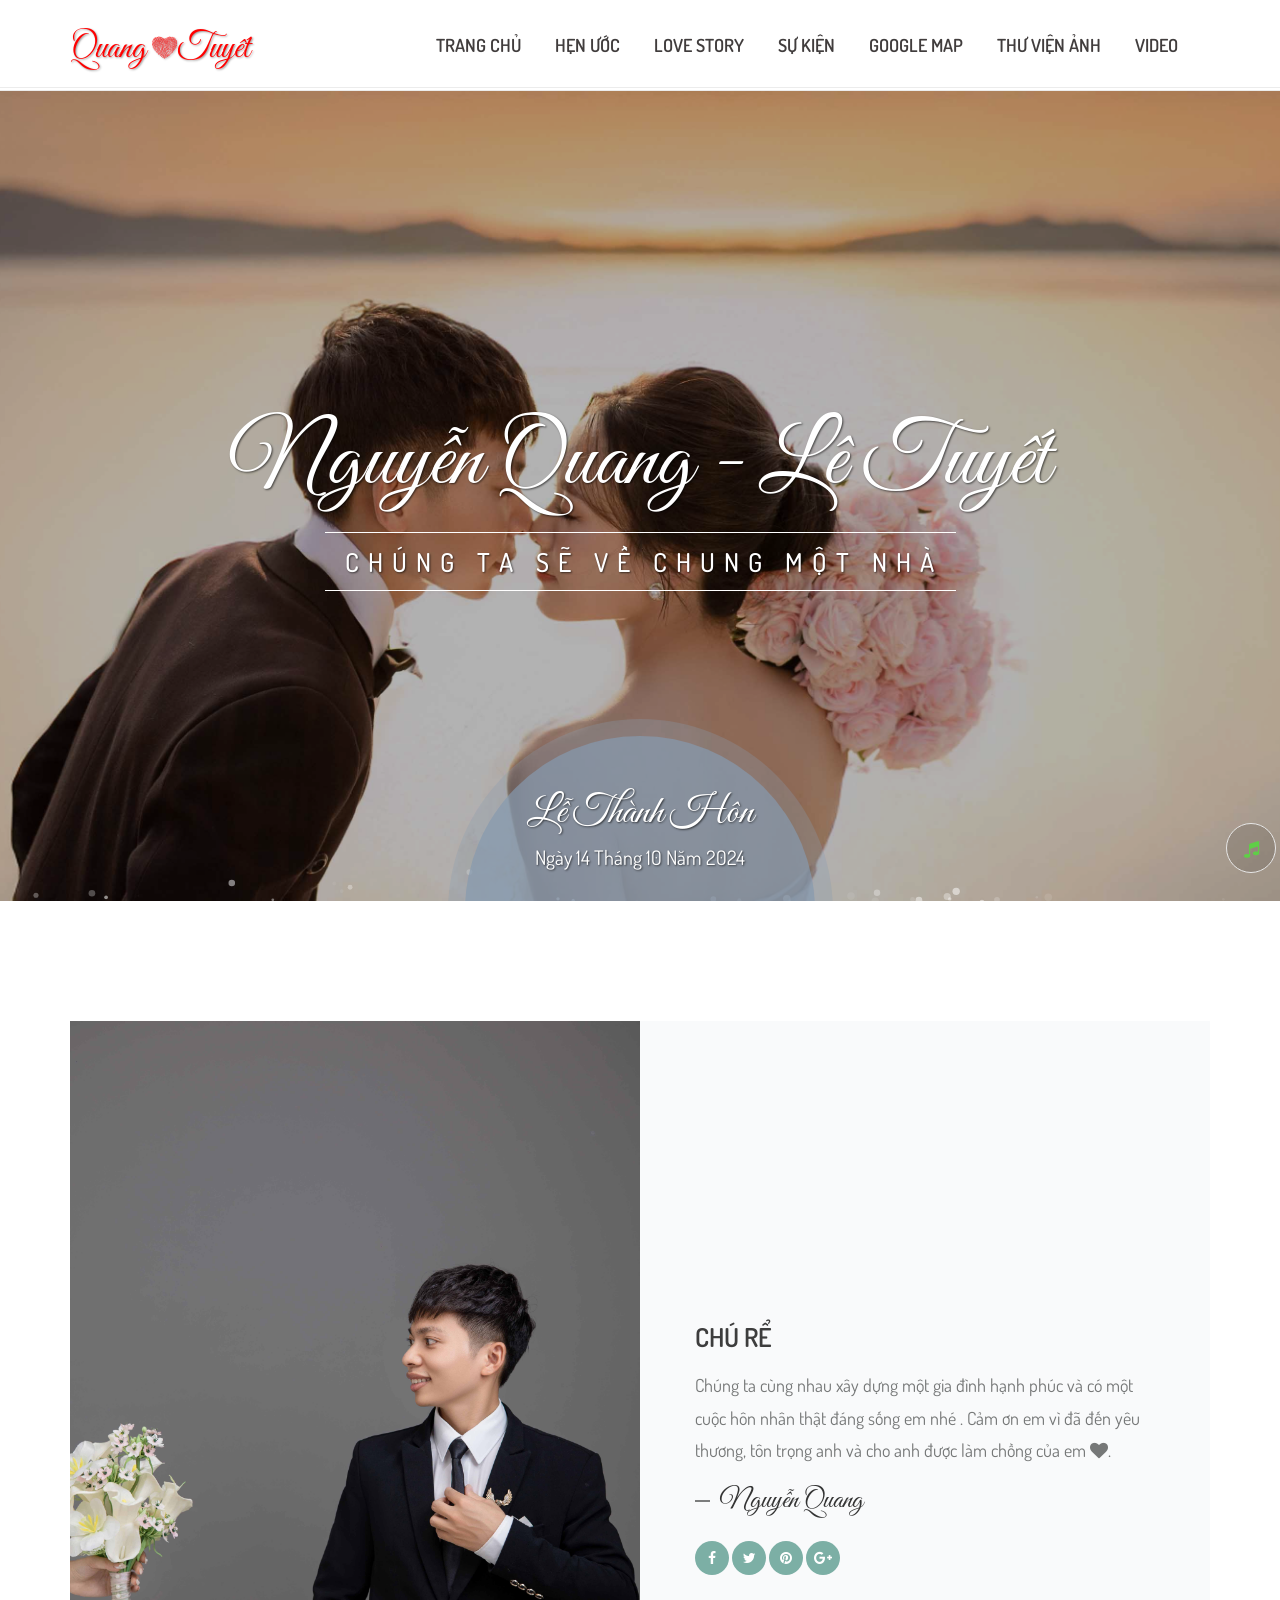
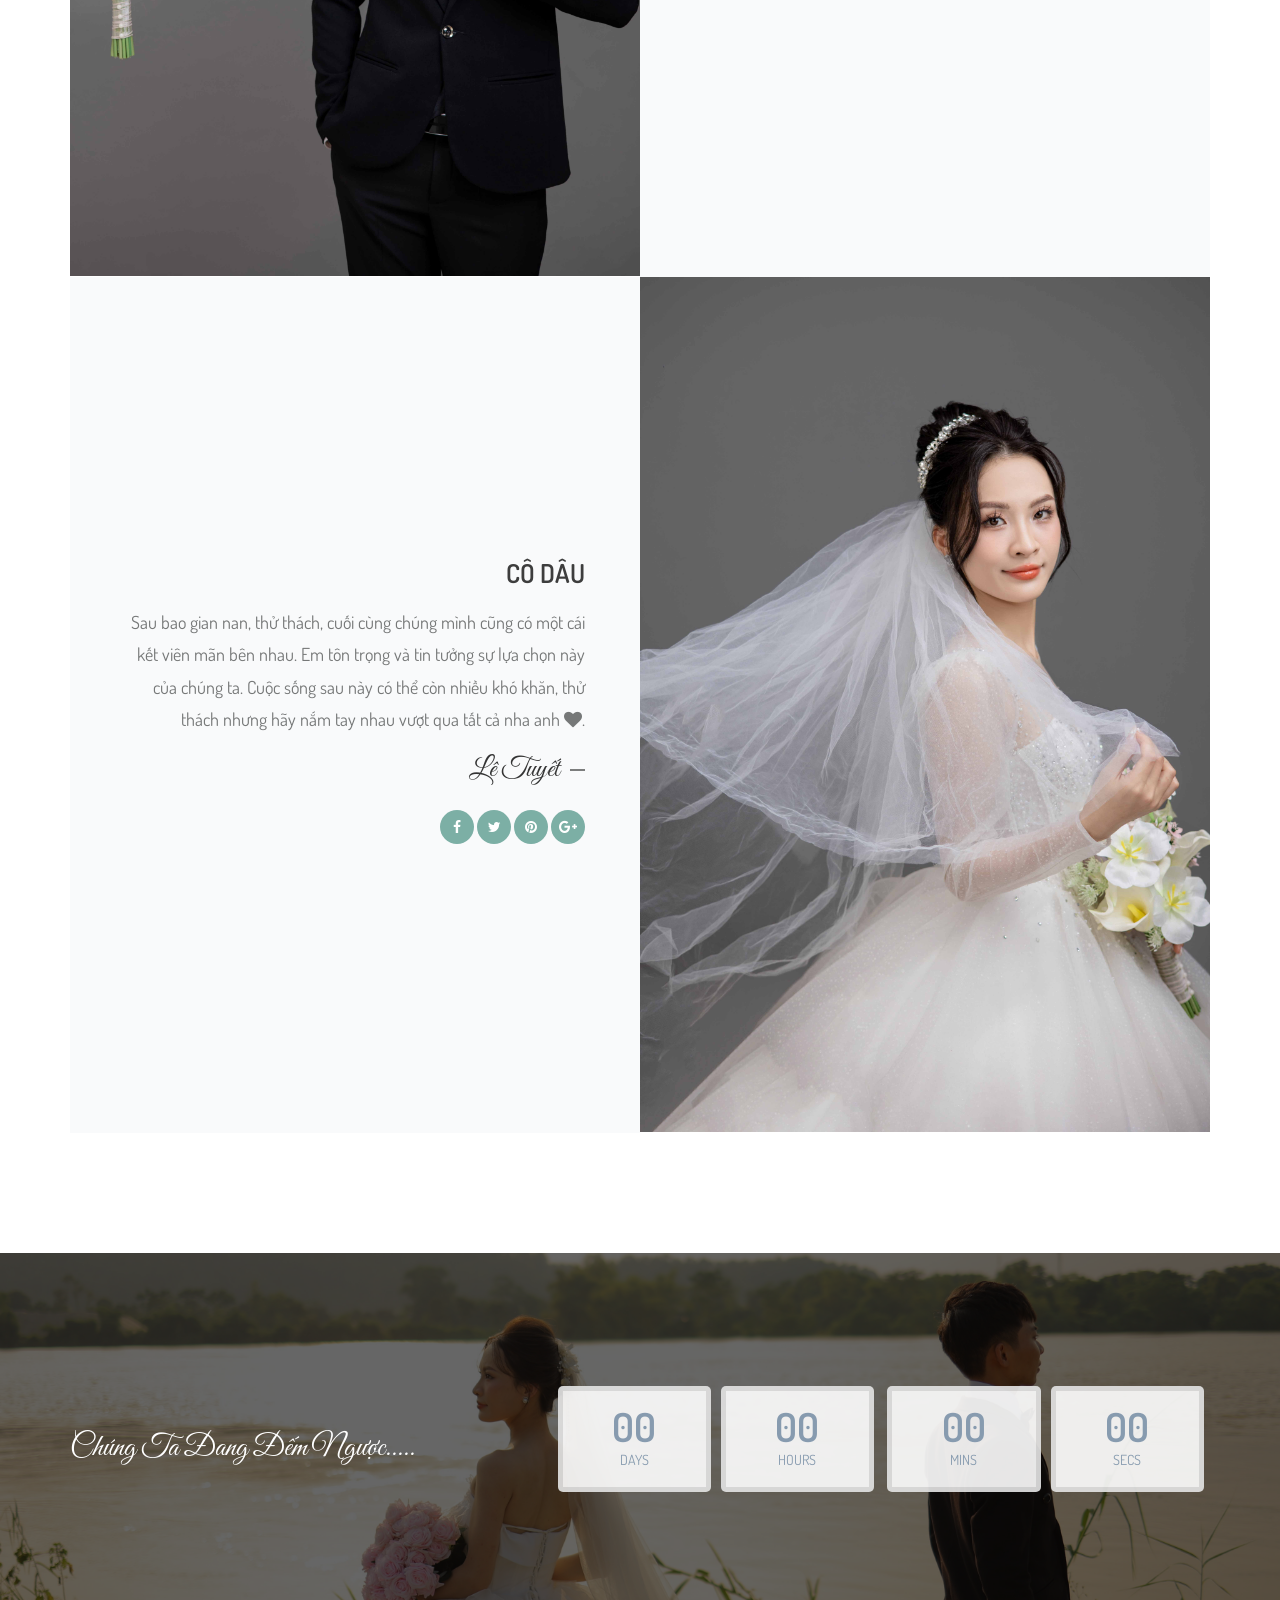
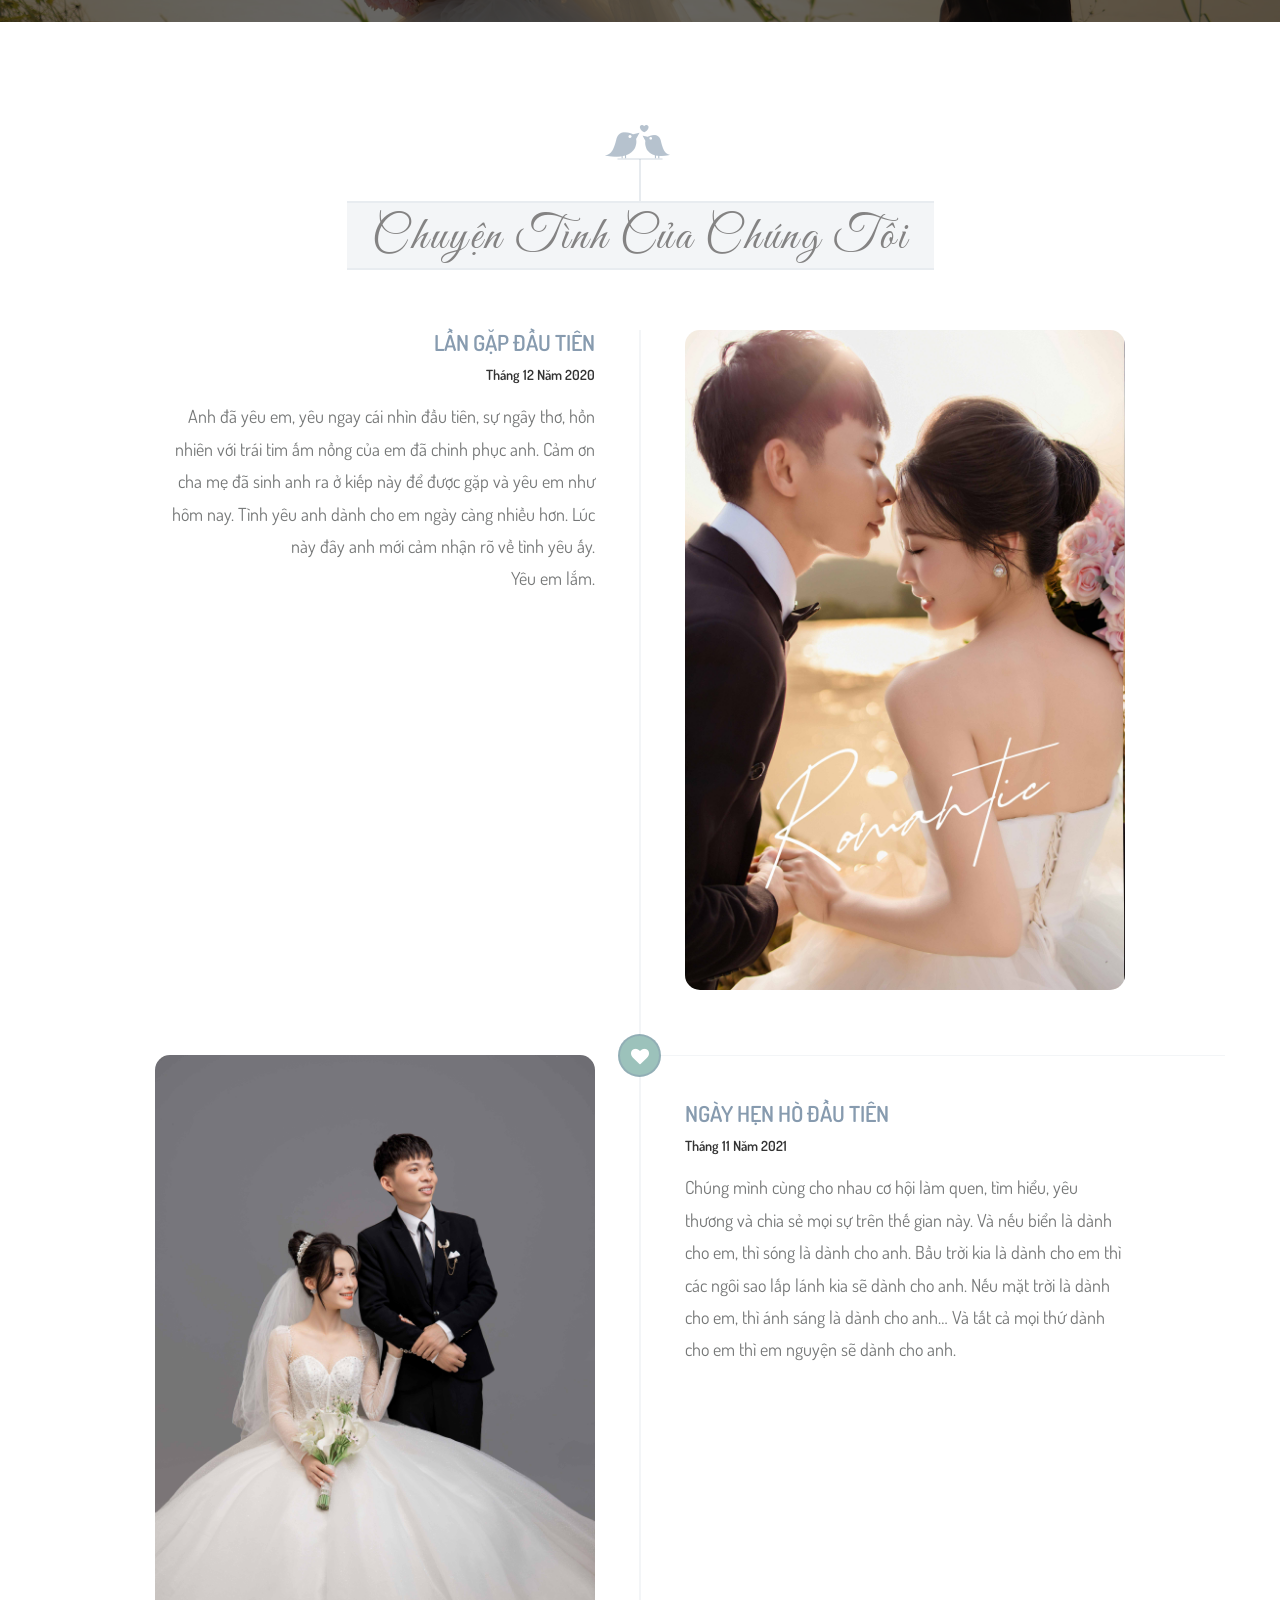
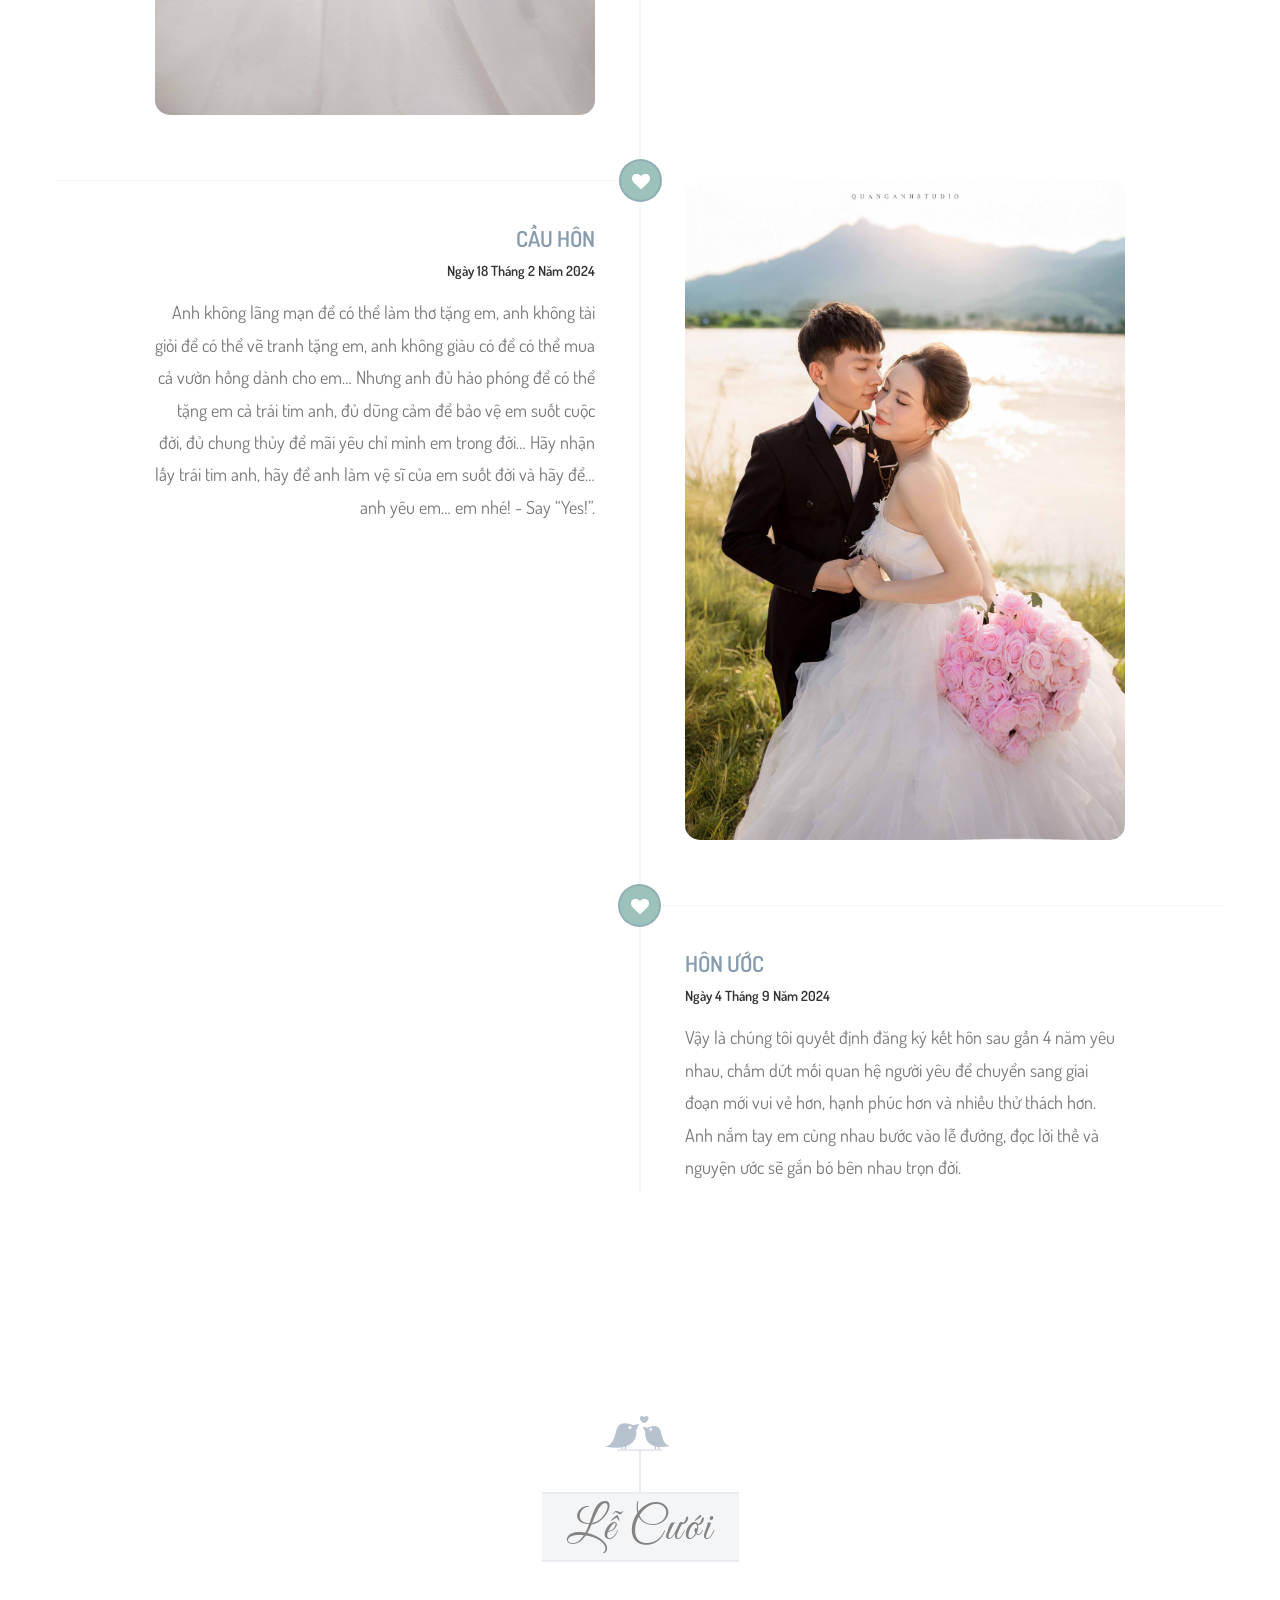
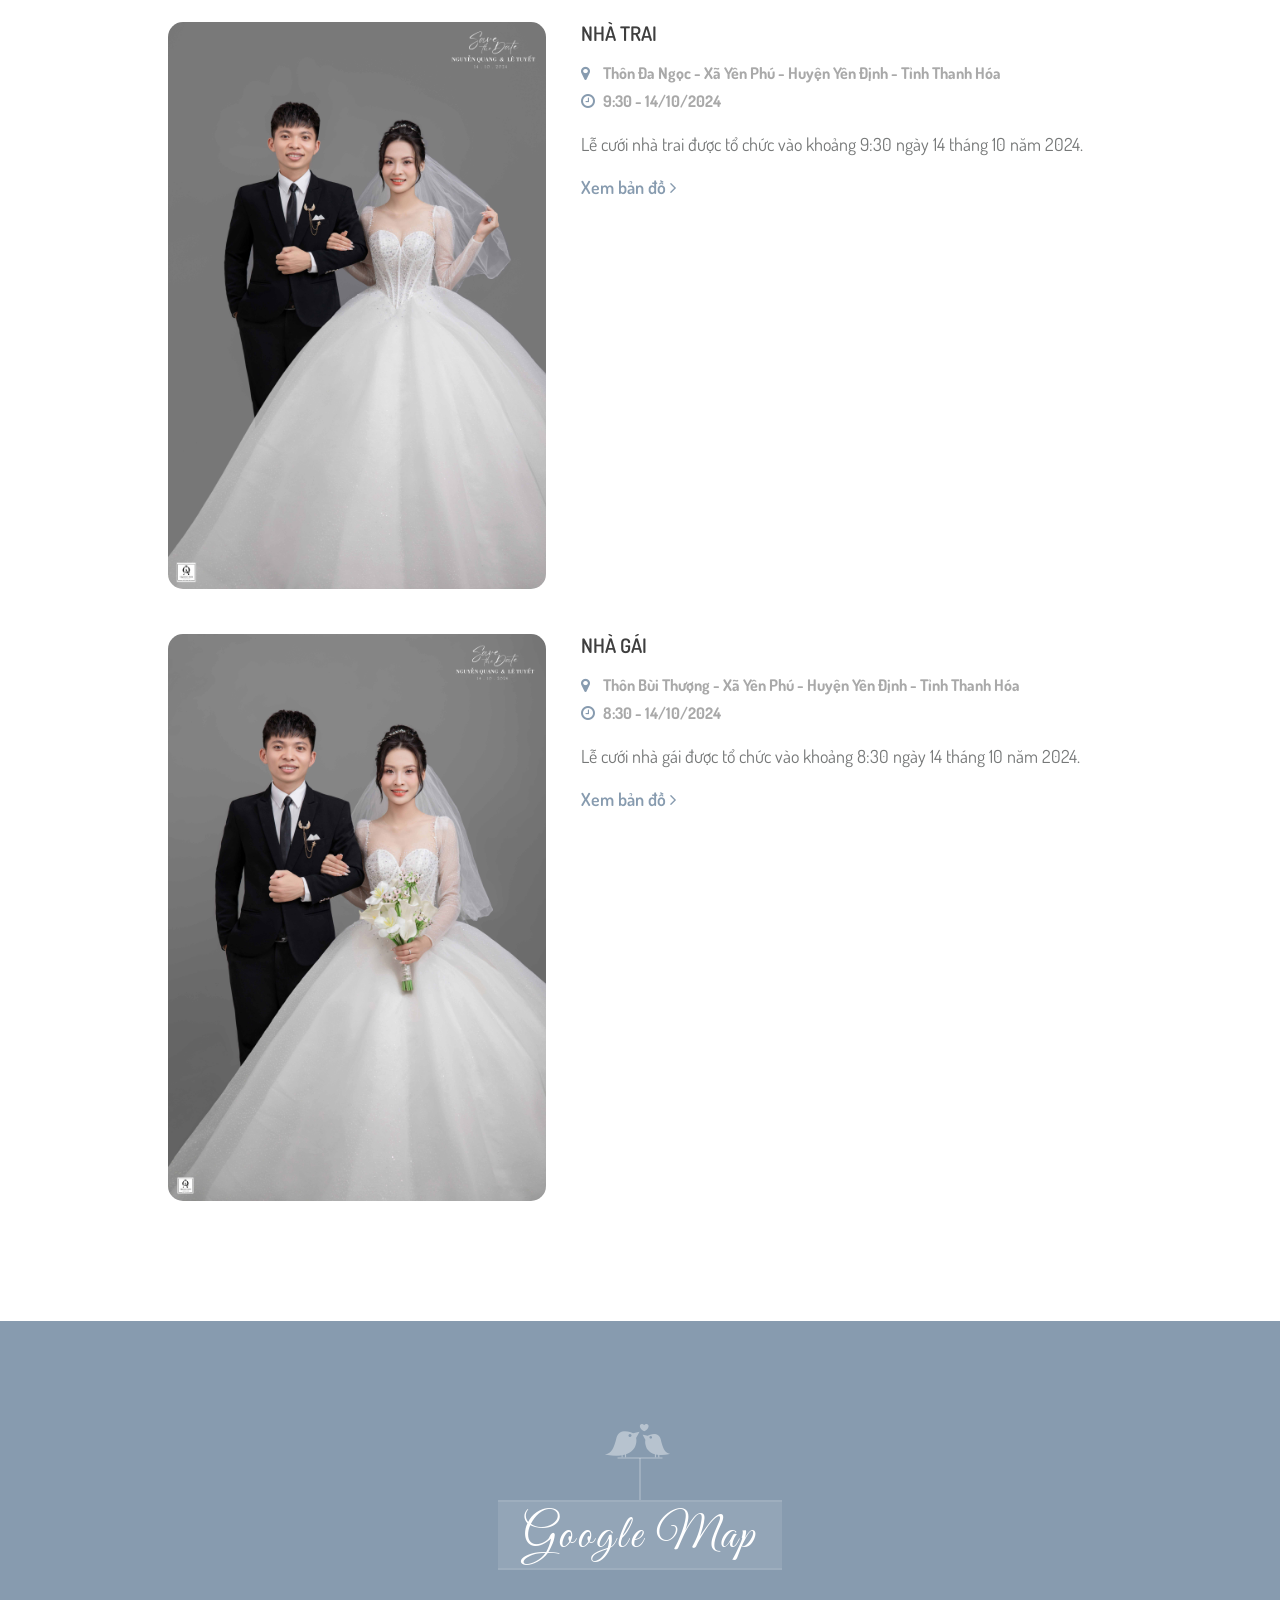
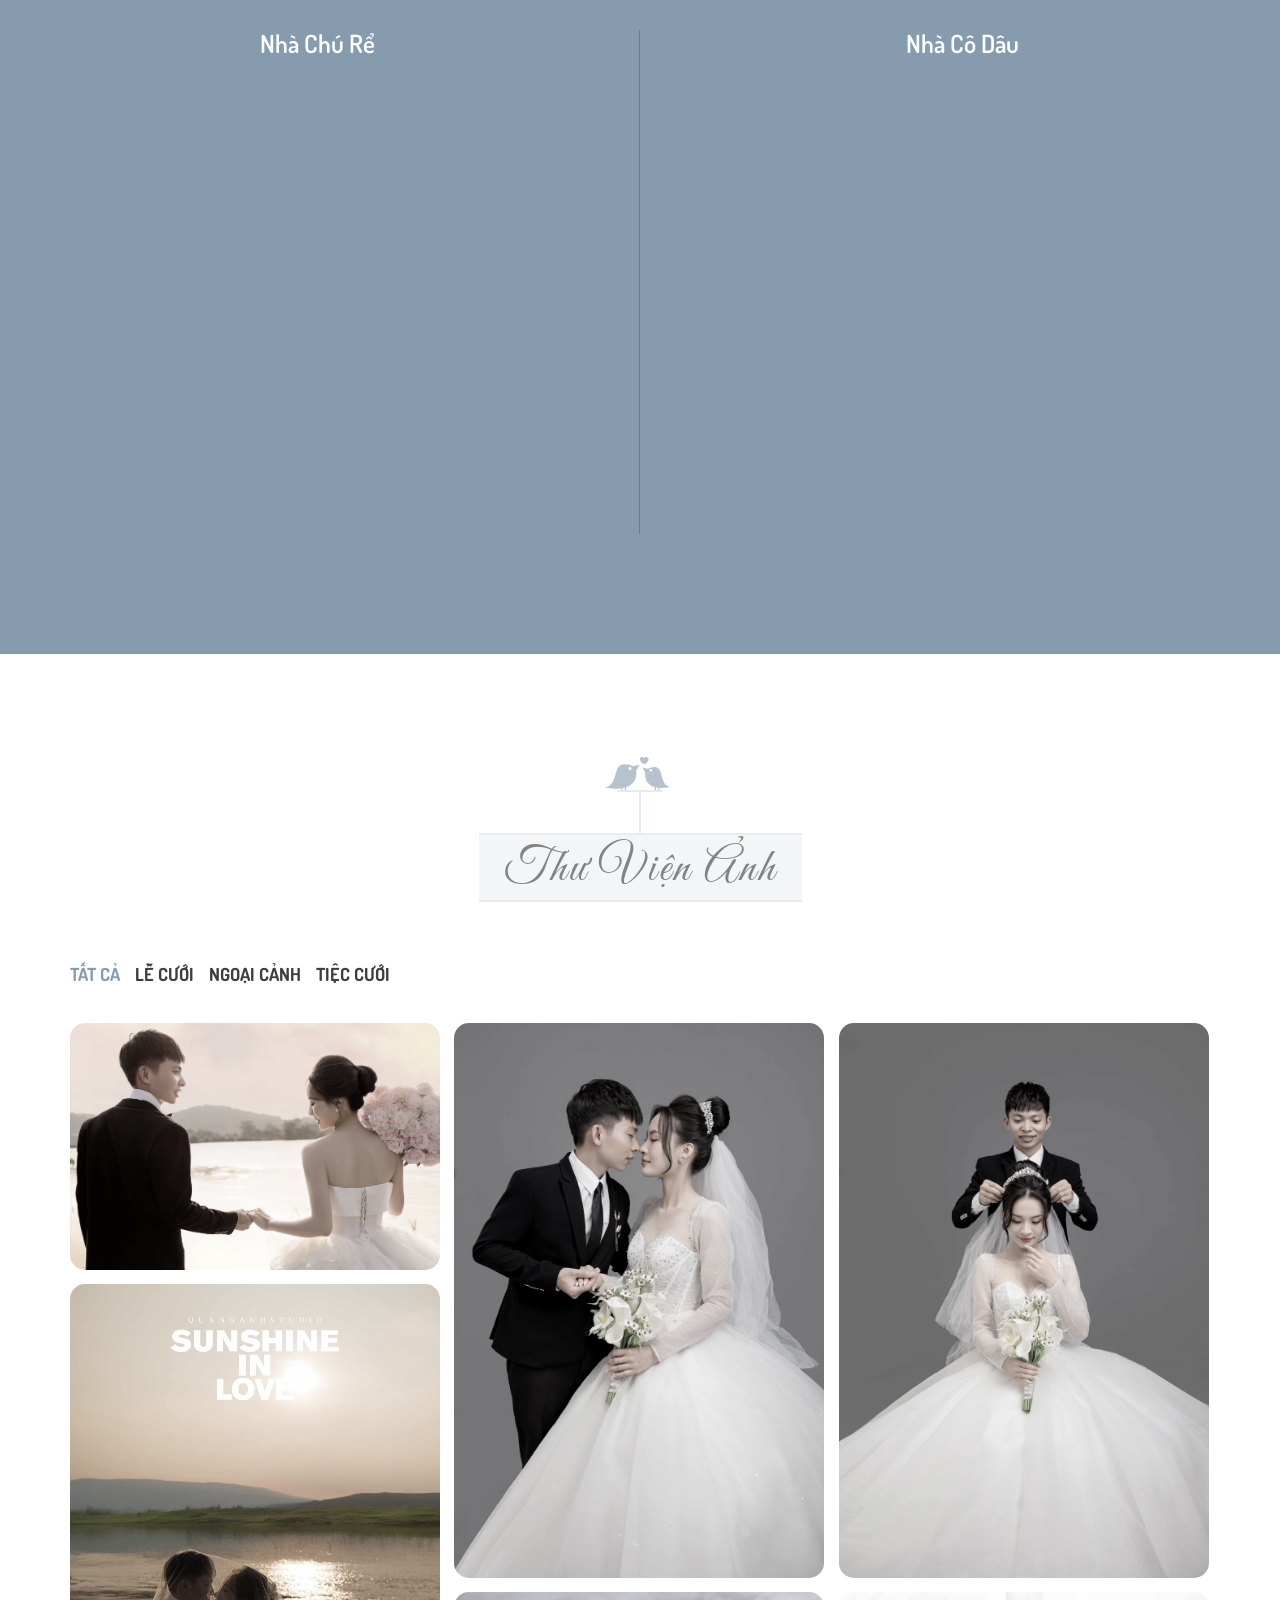
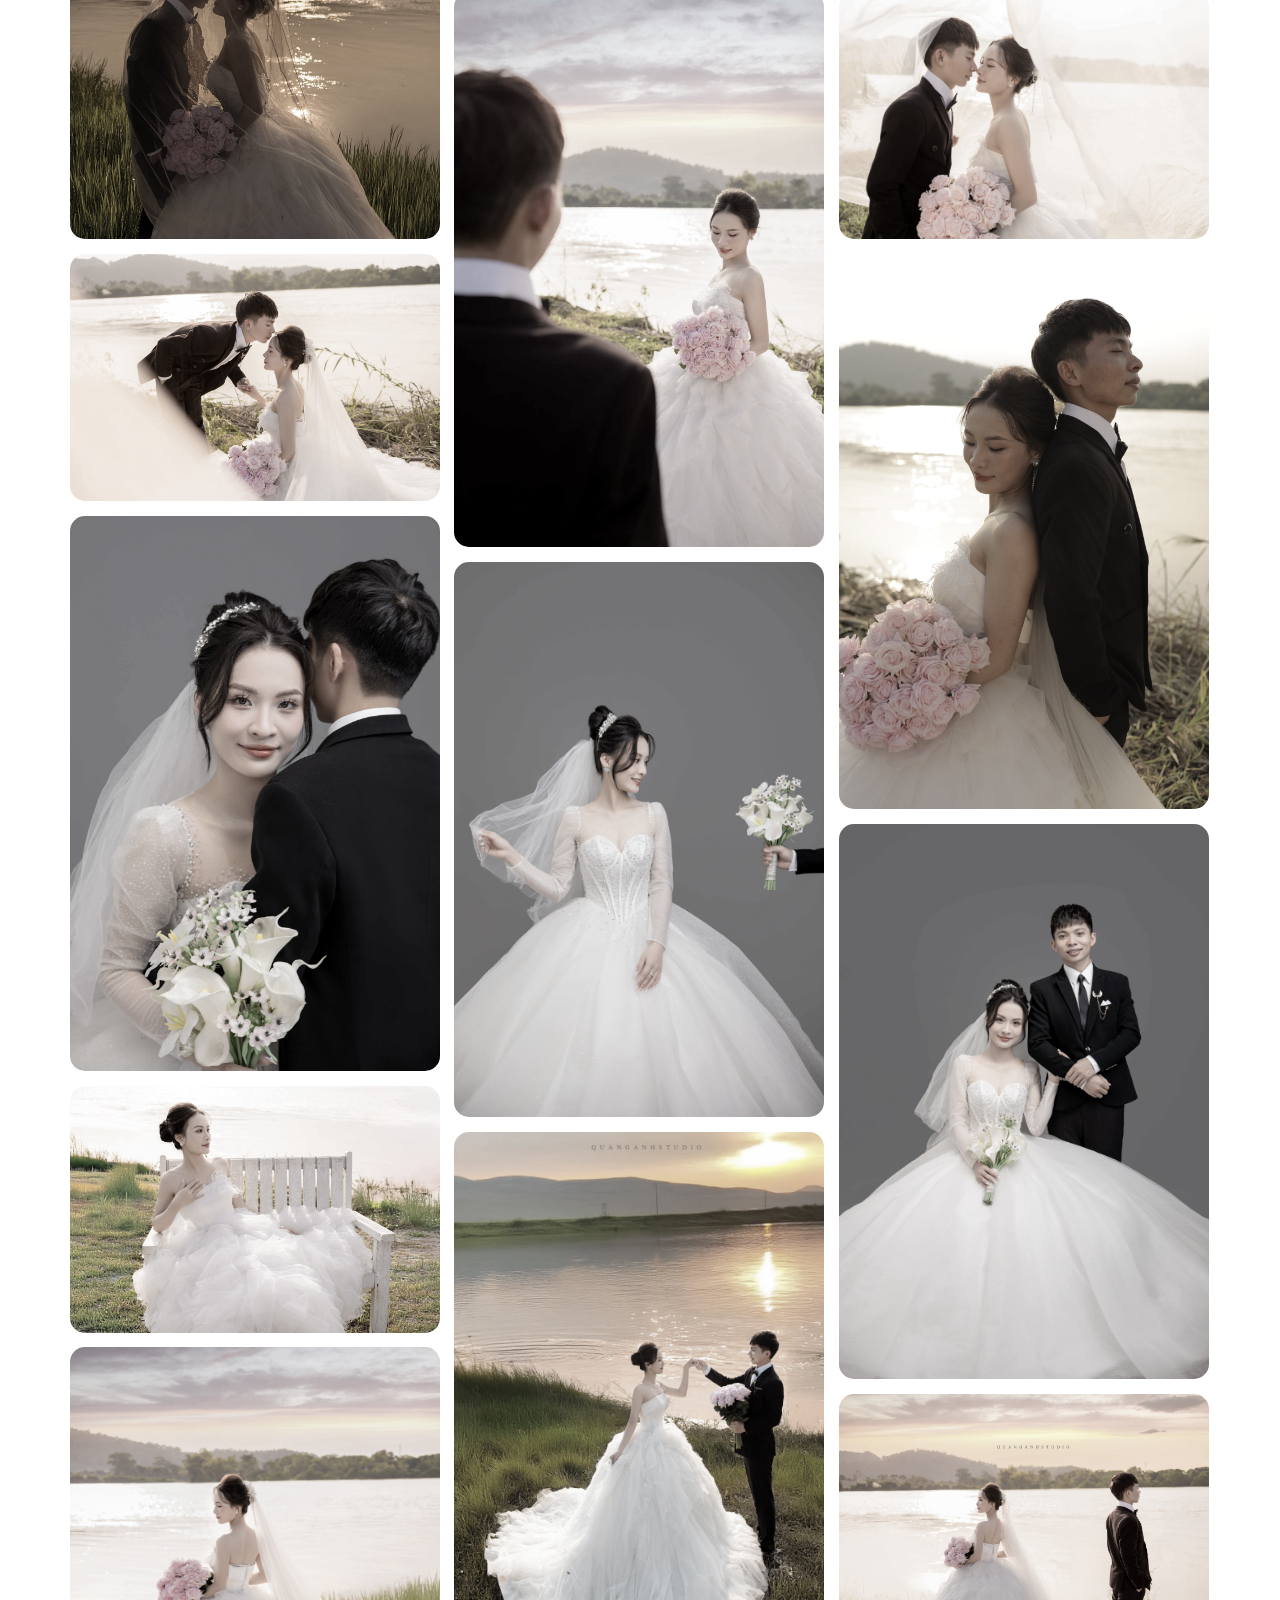
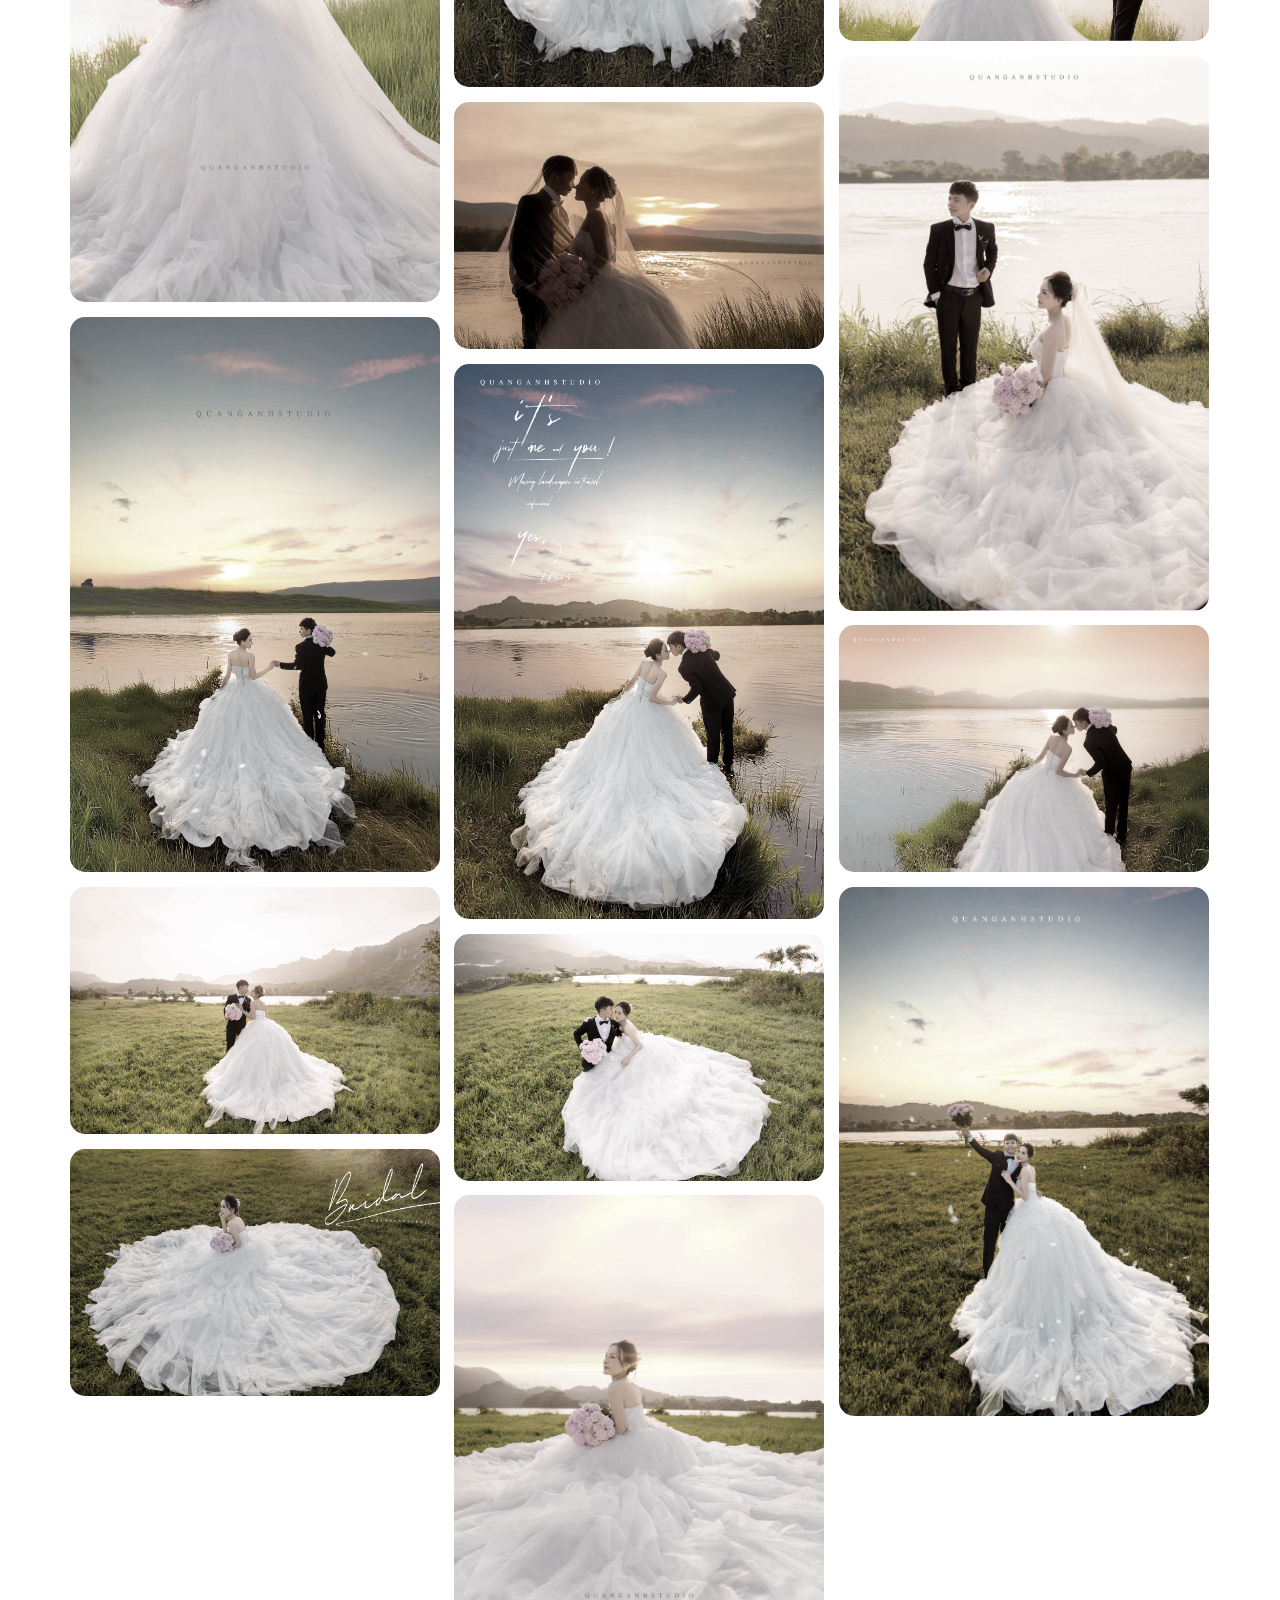
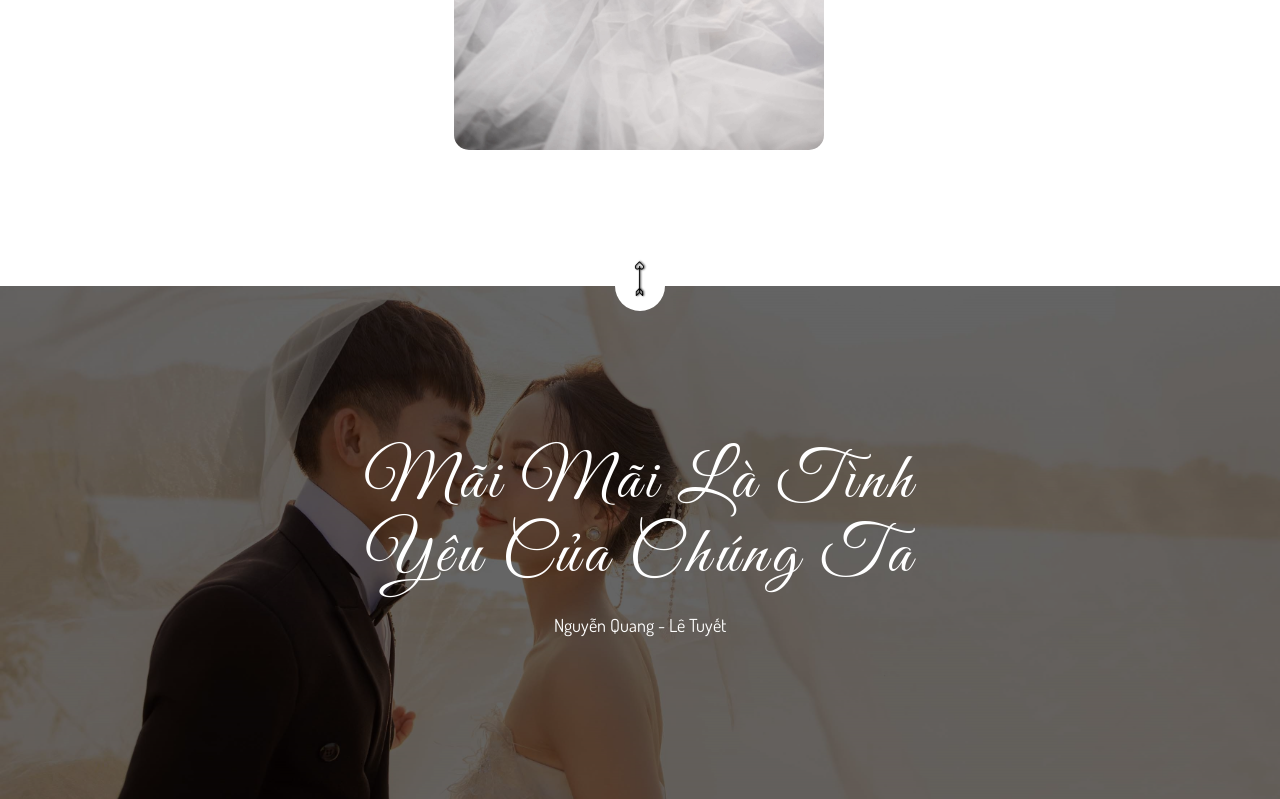
==== commit 143e7fdd: "Update" ====
--- a/index.html
+++ b/index.html
@@ -273,7 +273,7 @@
                                     </span>
                                     <div class="story-text">
                                         <h3>Ngày hẹn hò đầu tiên</h3>
-                                        <span class="date">Tháng 1 Năm 2021</span>
+                                        <span class="date">Tháng 11 Năm 2021</span>
                                         <p>Chúng mình cùng cho nhau cơ hội làm quen, tìm hiểu, yêu thương và chia sẻ mọi sự trên thế gian này. Và nếu biển là dành cho em, thì sóng là dành cho anh. Bầu trời kia là dành cho em thì các ngôi sao lấp lánh kia sẽ dành cho anh. Nếu mặt trời là dành cho em, thì ánh sáng là dành cho anh… Và tất cả mọi thứ dành cho em thì em nguyện sẽ dành cho anh.</p>
                                     </div>
                                 </div>
@@ -489,11 +489,11 @@
                                     <img src="images/gallery/3K9A2539.JPG" alt class="img img-responsive lazyload">
                                 </a>
                             </div>
-                            <div class="grid ceremony">
+                            <!-- <div class="grid ceremony">
                                 <a href="images/gallery/3K9A2607.JPG" class="fancybox lazyload" data-fancybox-group="gall-1">
                                     <img src="images/gallery/3K9A2607.JPG" alt class="img img-responsive lazyload">
                                 </a>
-                            </div>
+                            </div> -->
                             <div class="grid ceremony">
                                 <a href="images/gallery/3K9A2687.JPG" class="fancybox lazyload" data-fancybox-group="gall-1">
                                     <img src="images/gallery/3K9A2687.JPG" alt class="img img-responsive lazyload">
@@ -504,11 +504,11 @@
                                     <img src="images/gallery/3K9A2692.JPG" alt class="img img-responsive lazyload">
                                 </a>
                             </div>
-                            <div class="grid ceremony">
+                            <!-- <div class="grid ceremony">
                                 <a href="images/gallery/3K9A2699.JPG" class="fancybox lazyload" data-fancybox-group="gall-1">
                                     <img src="images/gallery/3K9A2699.JPG" alt class="img img-responsive lazyload">
                                 </a>
-                            </div>
+                            </div> -->
                             <div class="grid ceremony">
                                 <a href="images/gallery/3K9A2742.JPG" class="fancybox lazyload" data-fancybox-group="gall-1">
                                     <img src="images/gallery/3K9A2742.JPG" alt class="img img-responsive lazyload">
@@ -524,11 +524,11 @@
                                     <img src="images/gallery/3K9A2886.JPG" alt class="img img-responsive lazyload">
                                 </a>
                             </div>
-                            <div class="grid ceremony">
+                            <!-- <div class="grid ceremony">
                                 <a href="images/gallery/3K9A2896.JPG" class="fancybox lazyload" data-fancybox-group="gall-1">
                                     <img src="images/gallery/3K9A2896.JPG" alt class="img img-responsive lazyload">
                                 </a>
-                            </div>
+                            </div> -->
                             <div class="grid ceremony">
                                 <a href="images/gallery/3K9A2900.JPG" class="fancybox lazyload" data-fancybox-group="gall-1">
                                     <img src="images/gallery/3K9A2900.JPG" alt class="img img-responsive lazyload">
@@ -549,11 +549,11 @@
                                     <img src="images/gallery/3K9A2924.JPG" alt class="img img-responsive lazyload">
                                 </a>
                             </div>
-                            <div class="grid ceremony">
+                            <!-- <div class="grid ceremony">
                                 <a href="images/gallery/3K9A2939.JPG" class="fancybox lazyload" data-fancybox-group="gall-1">
                                     <img src="images/gallery/3K9A2939.JPG" alt class="img img-responsive lazyload">
                                 </a>
-                            </div>
+                            </div> -->
                             <div class="grid ceremony">
                                 <a href="images/gallery/3K9A2958.JPG" class="fancybox lazyload" data-fancybox-group="gall-1">
                                     <img src="images/gallery/3K9A2958.JPG" alt class="img img-responsive lazyload">
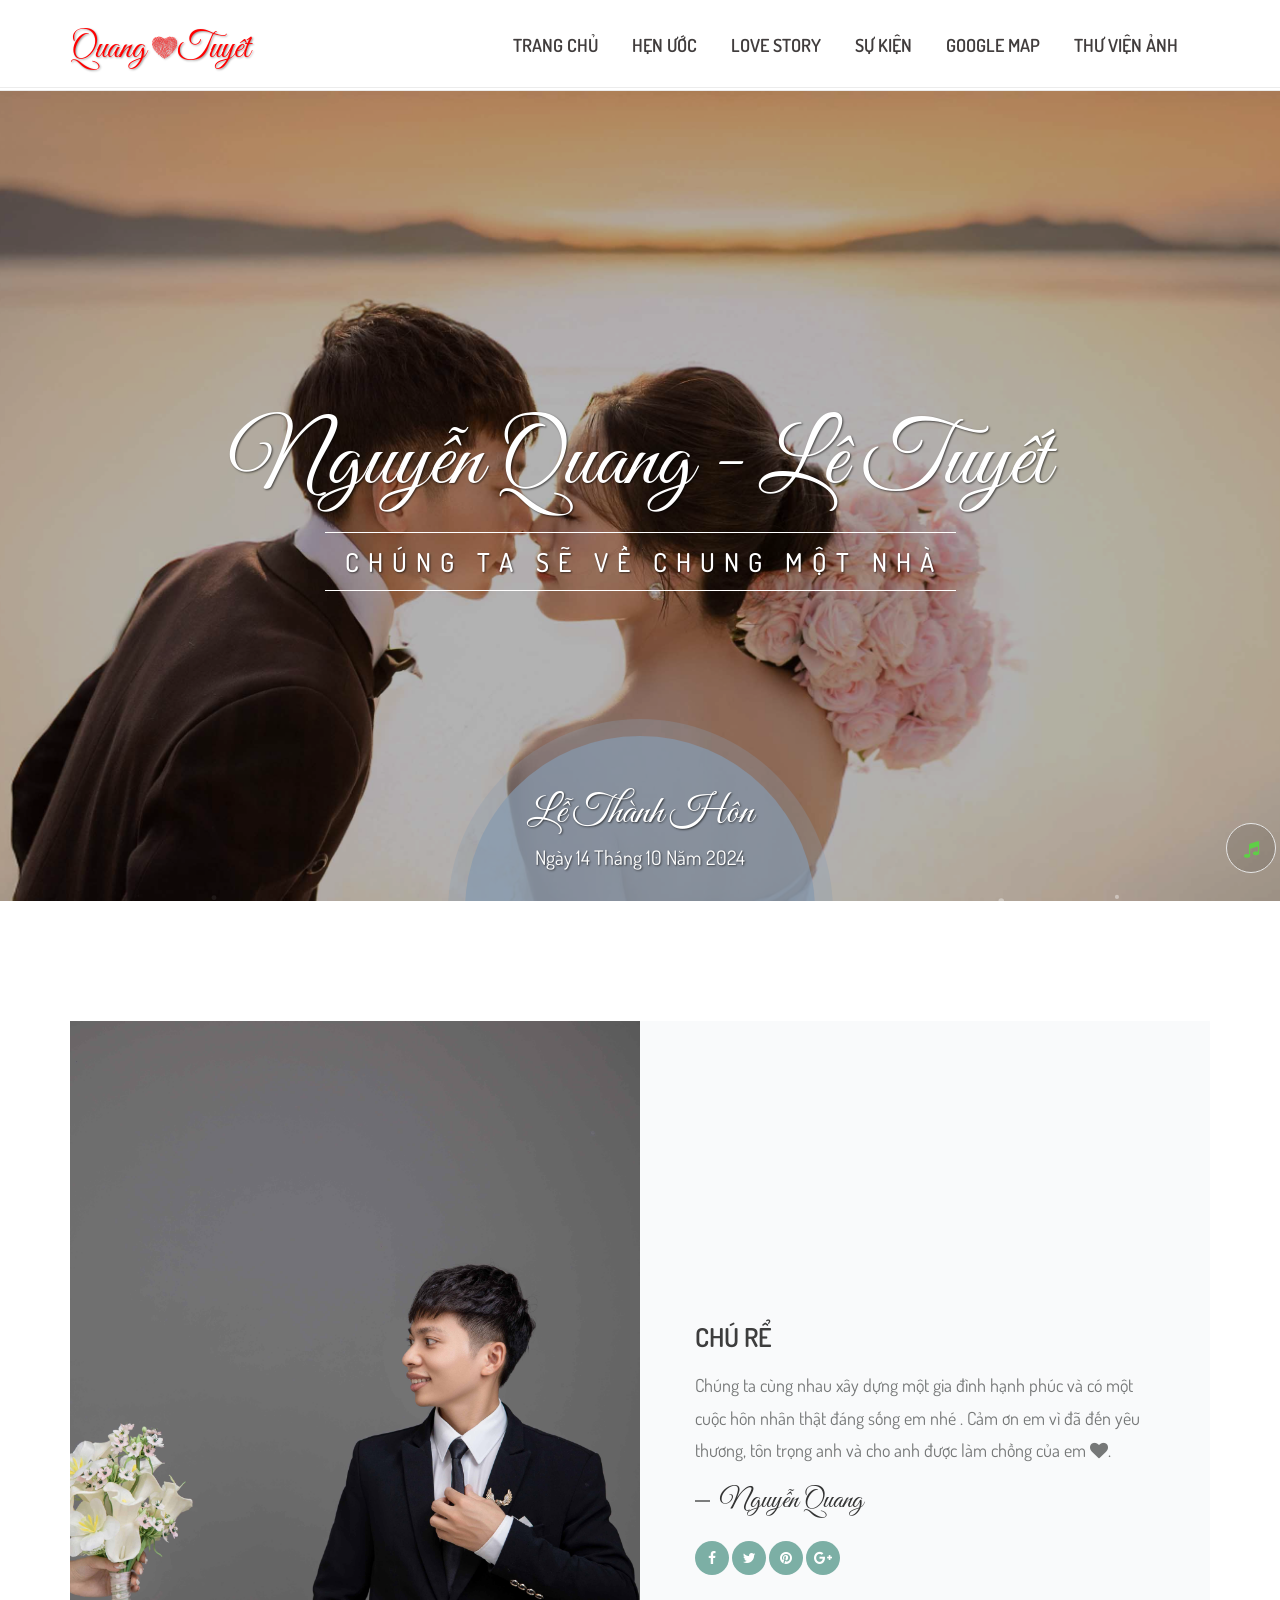
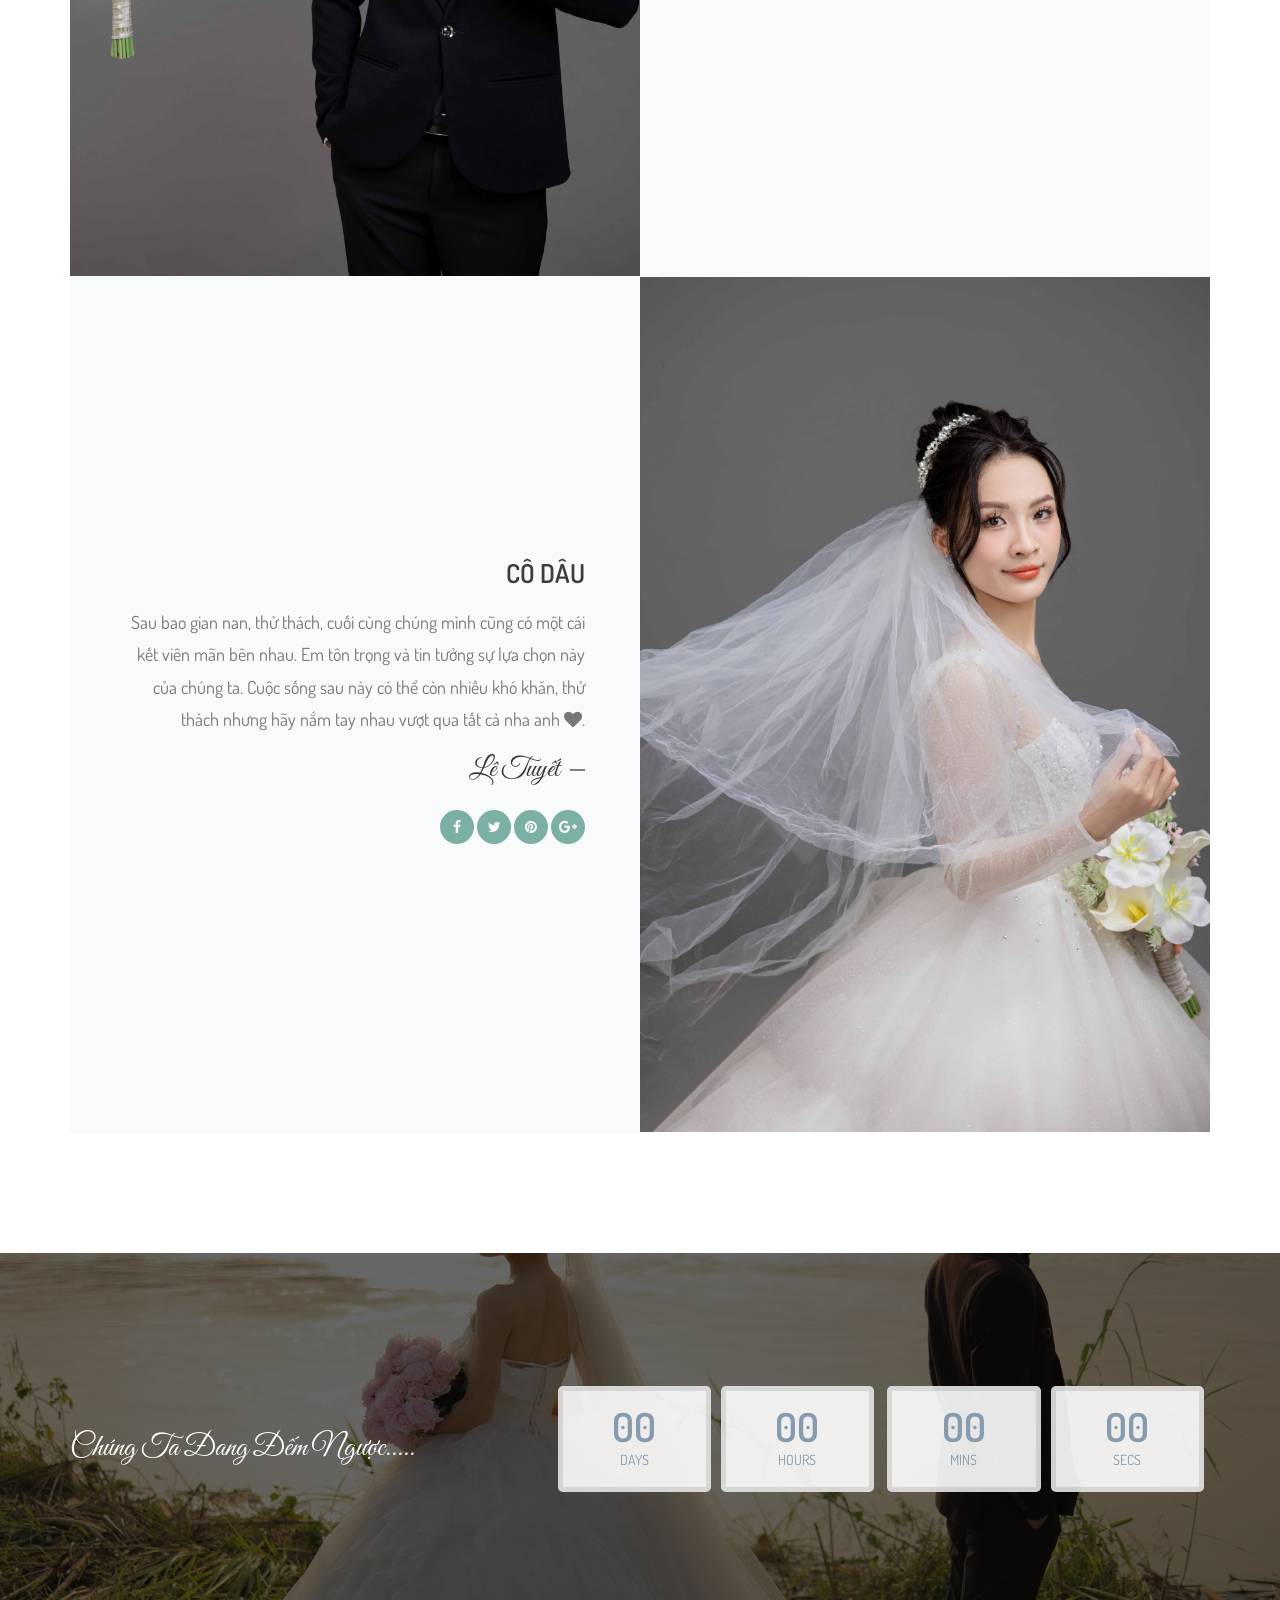
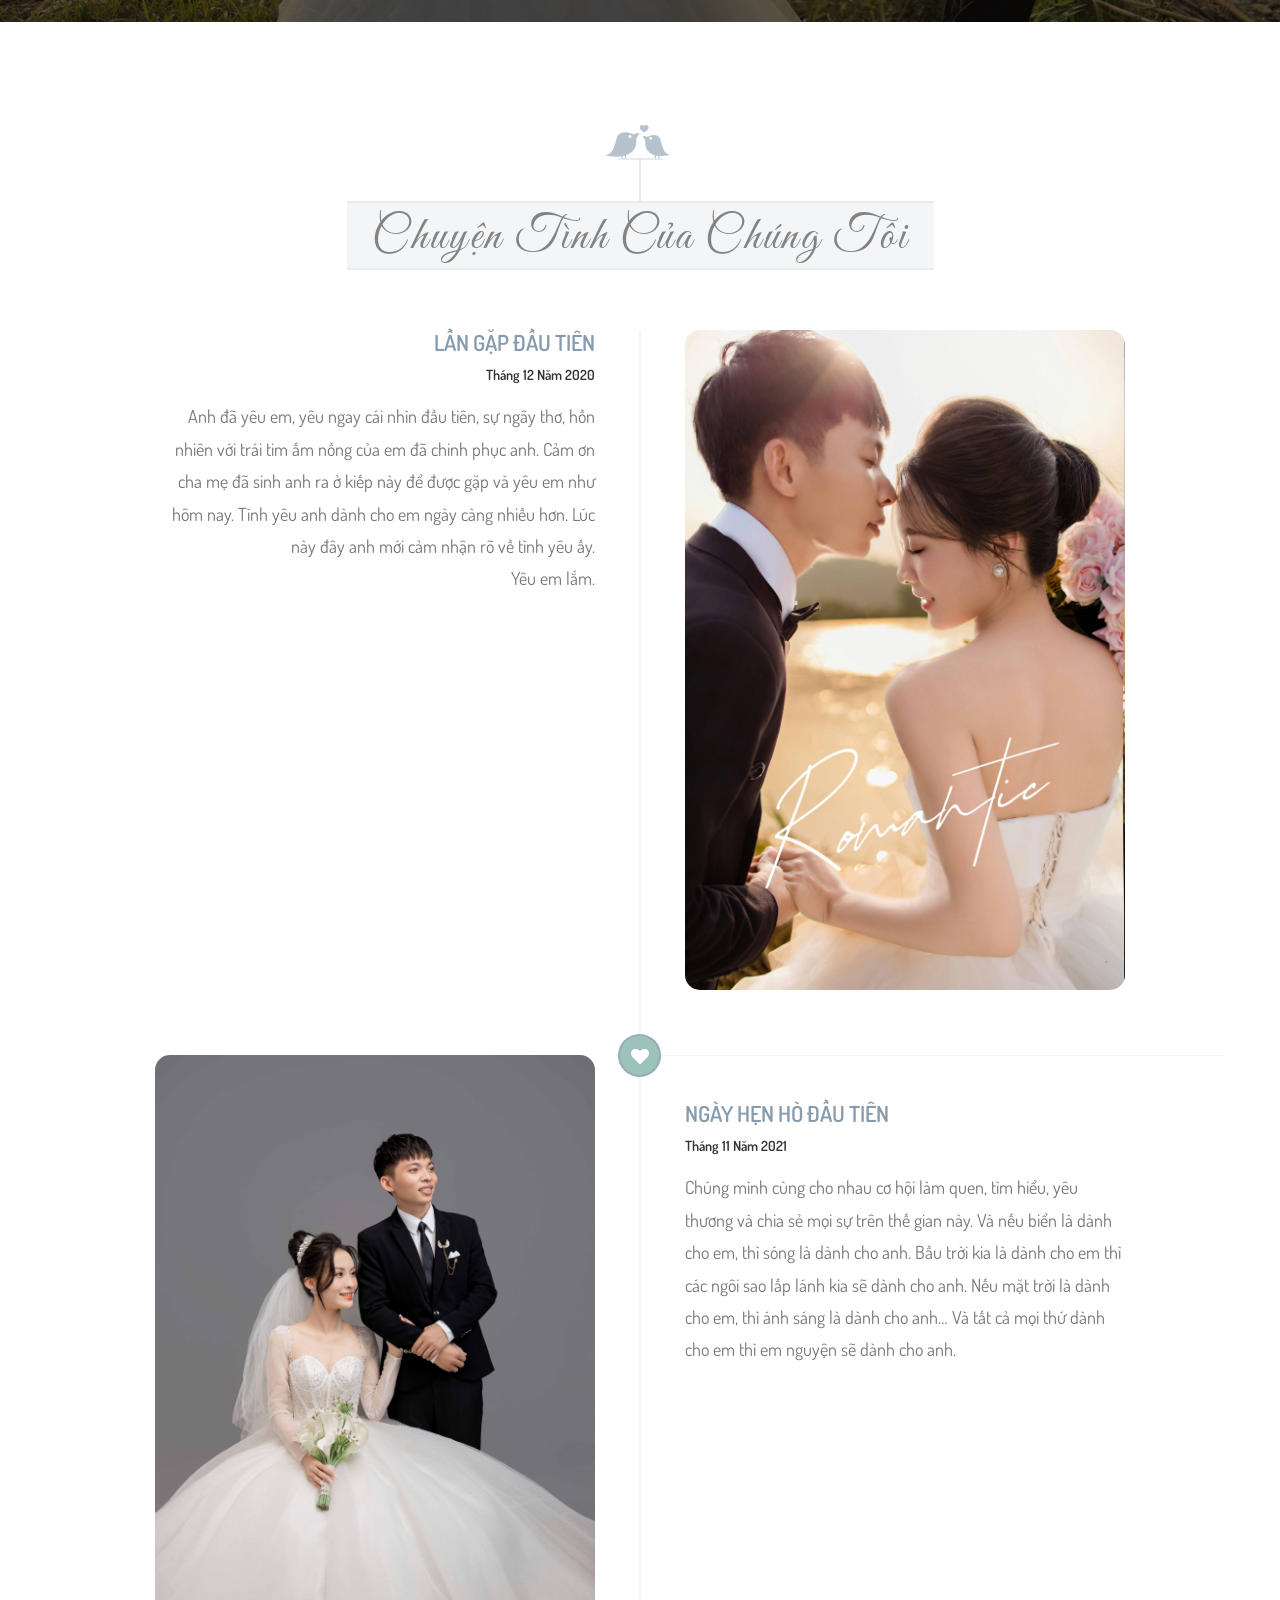
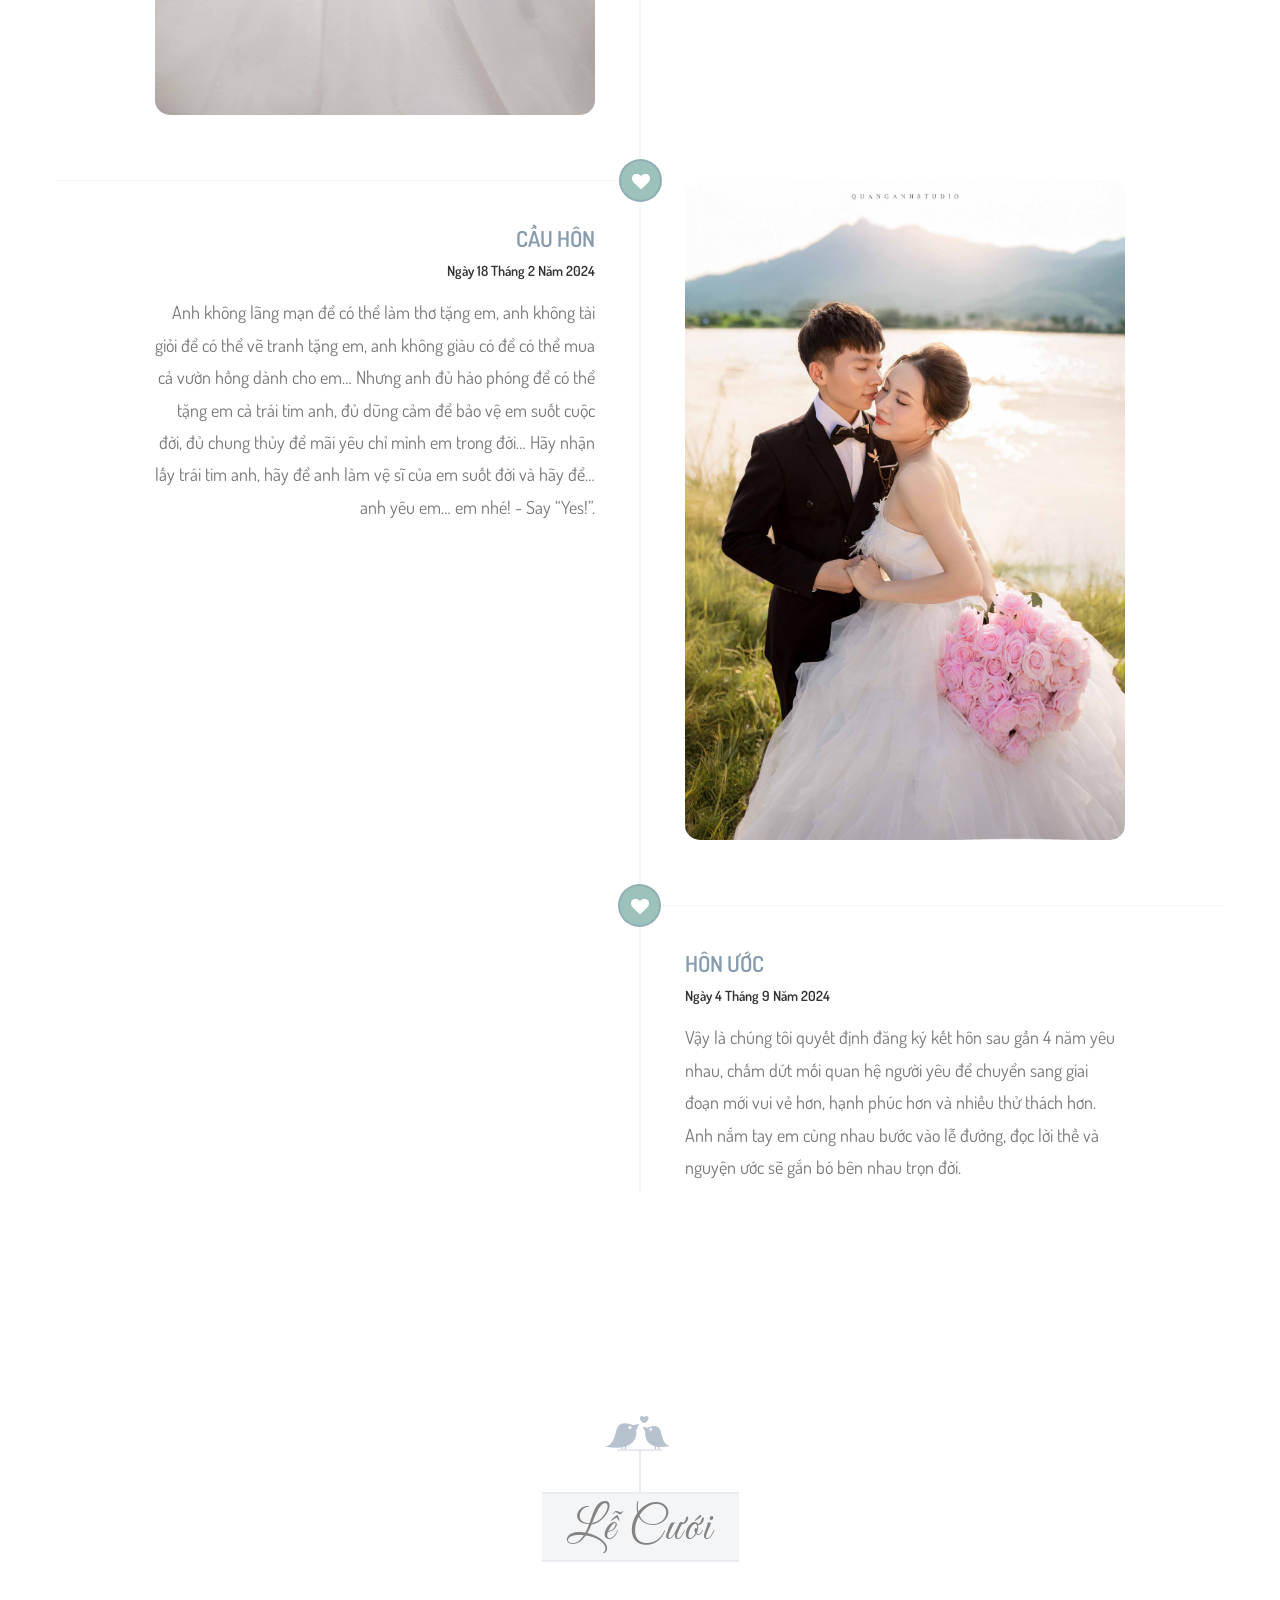
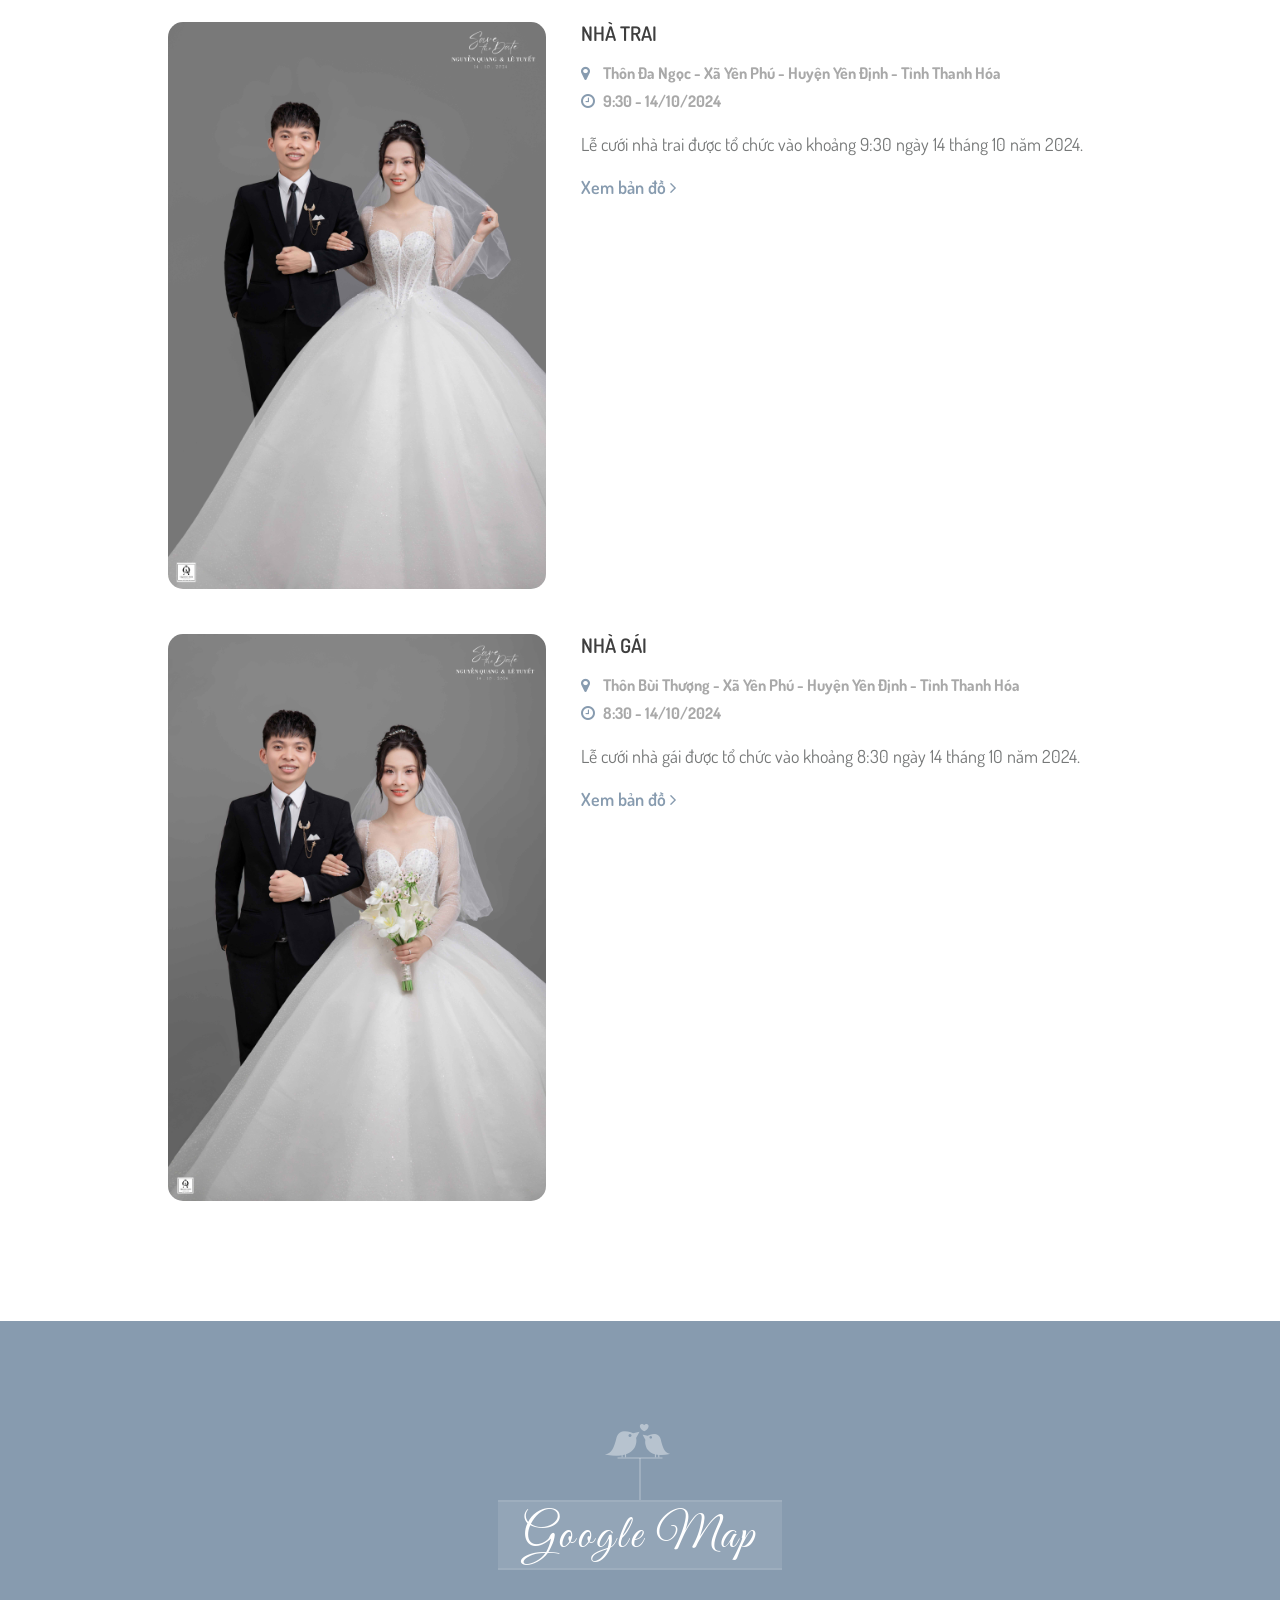
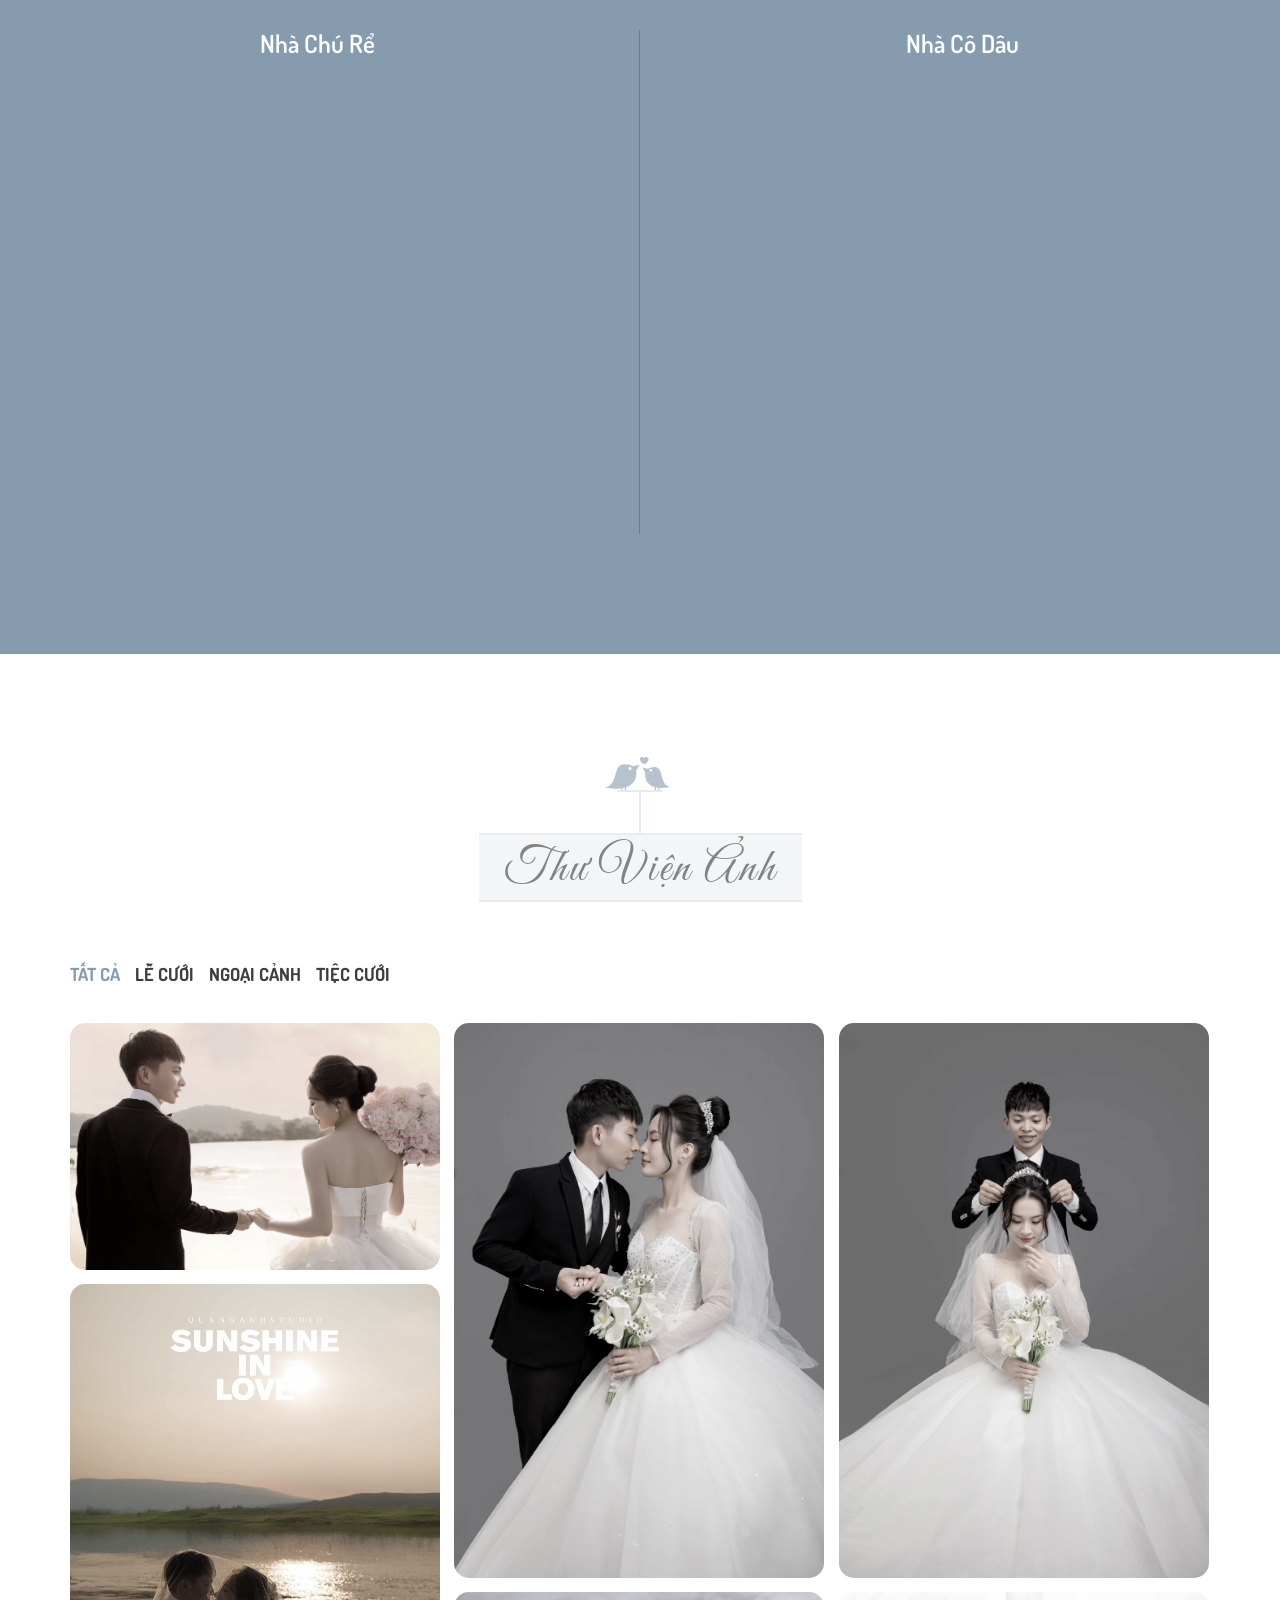
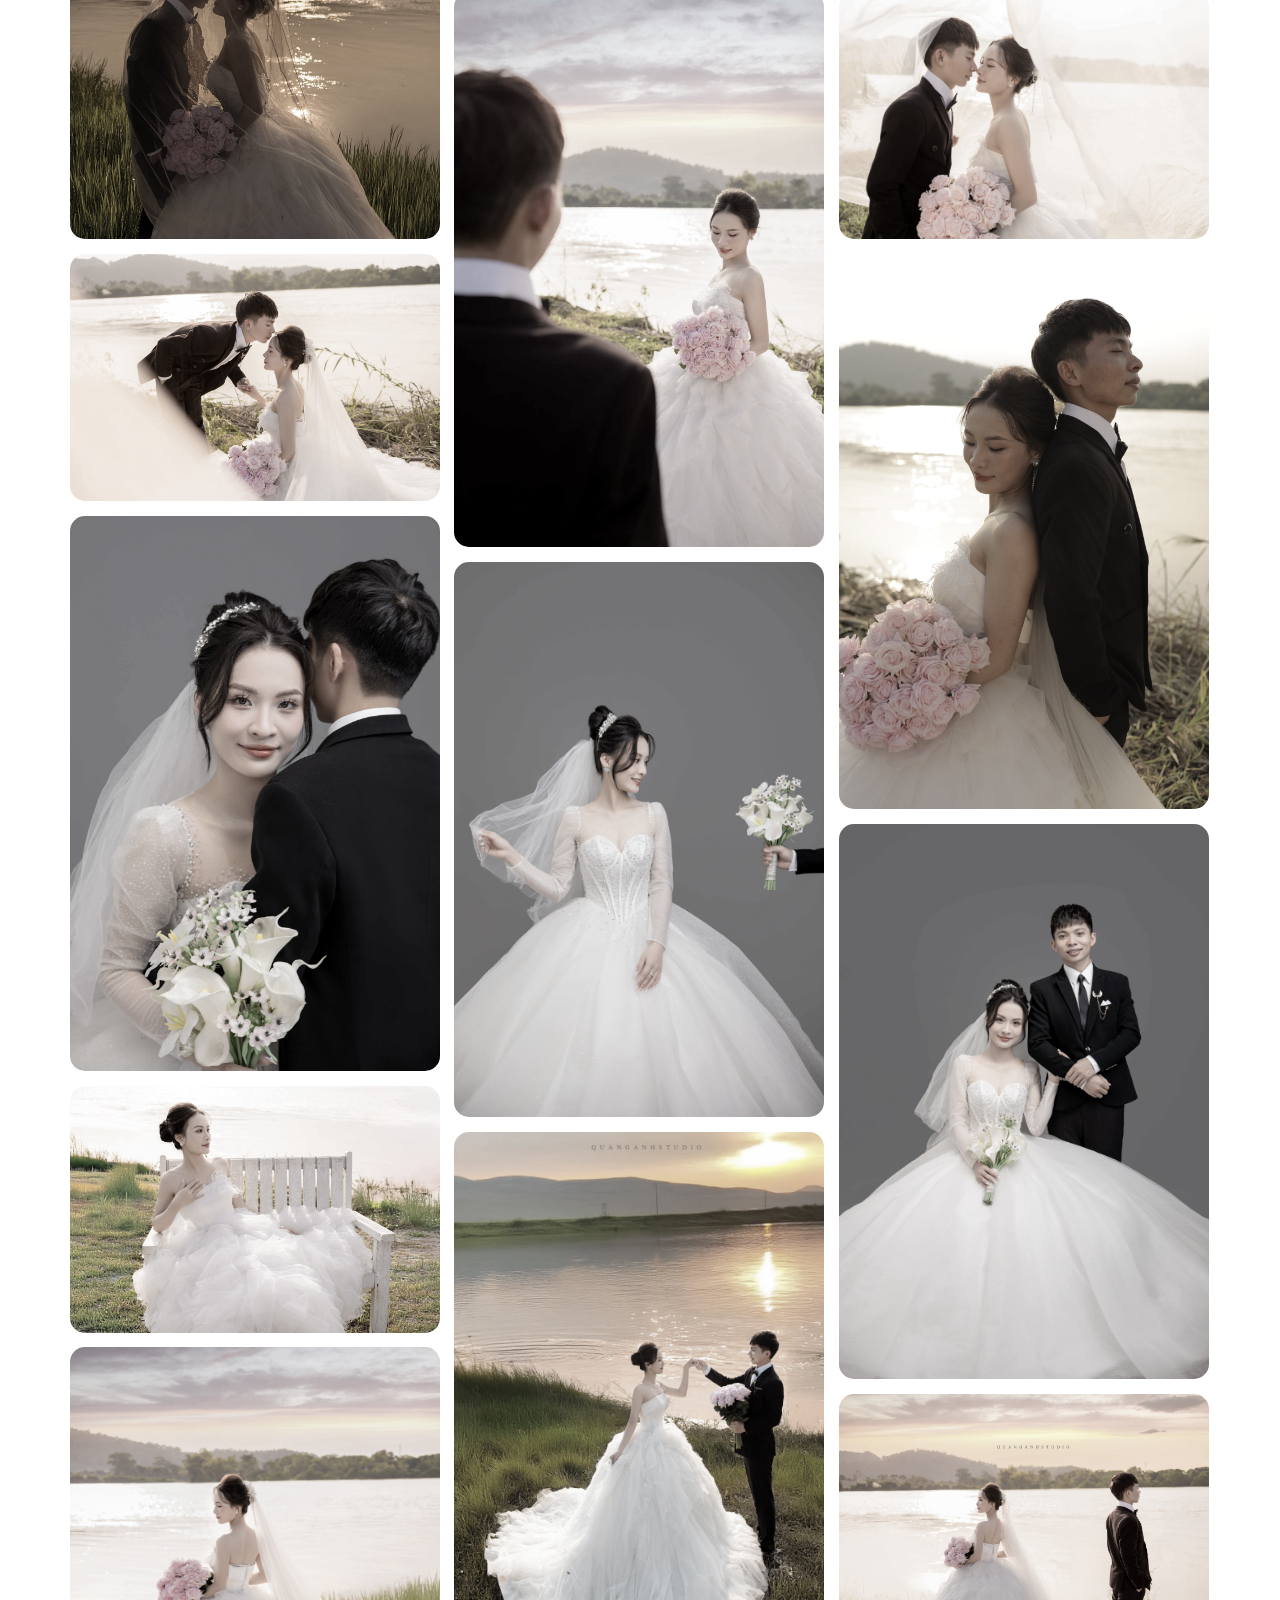
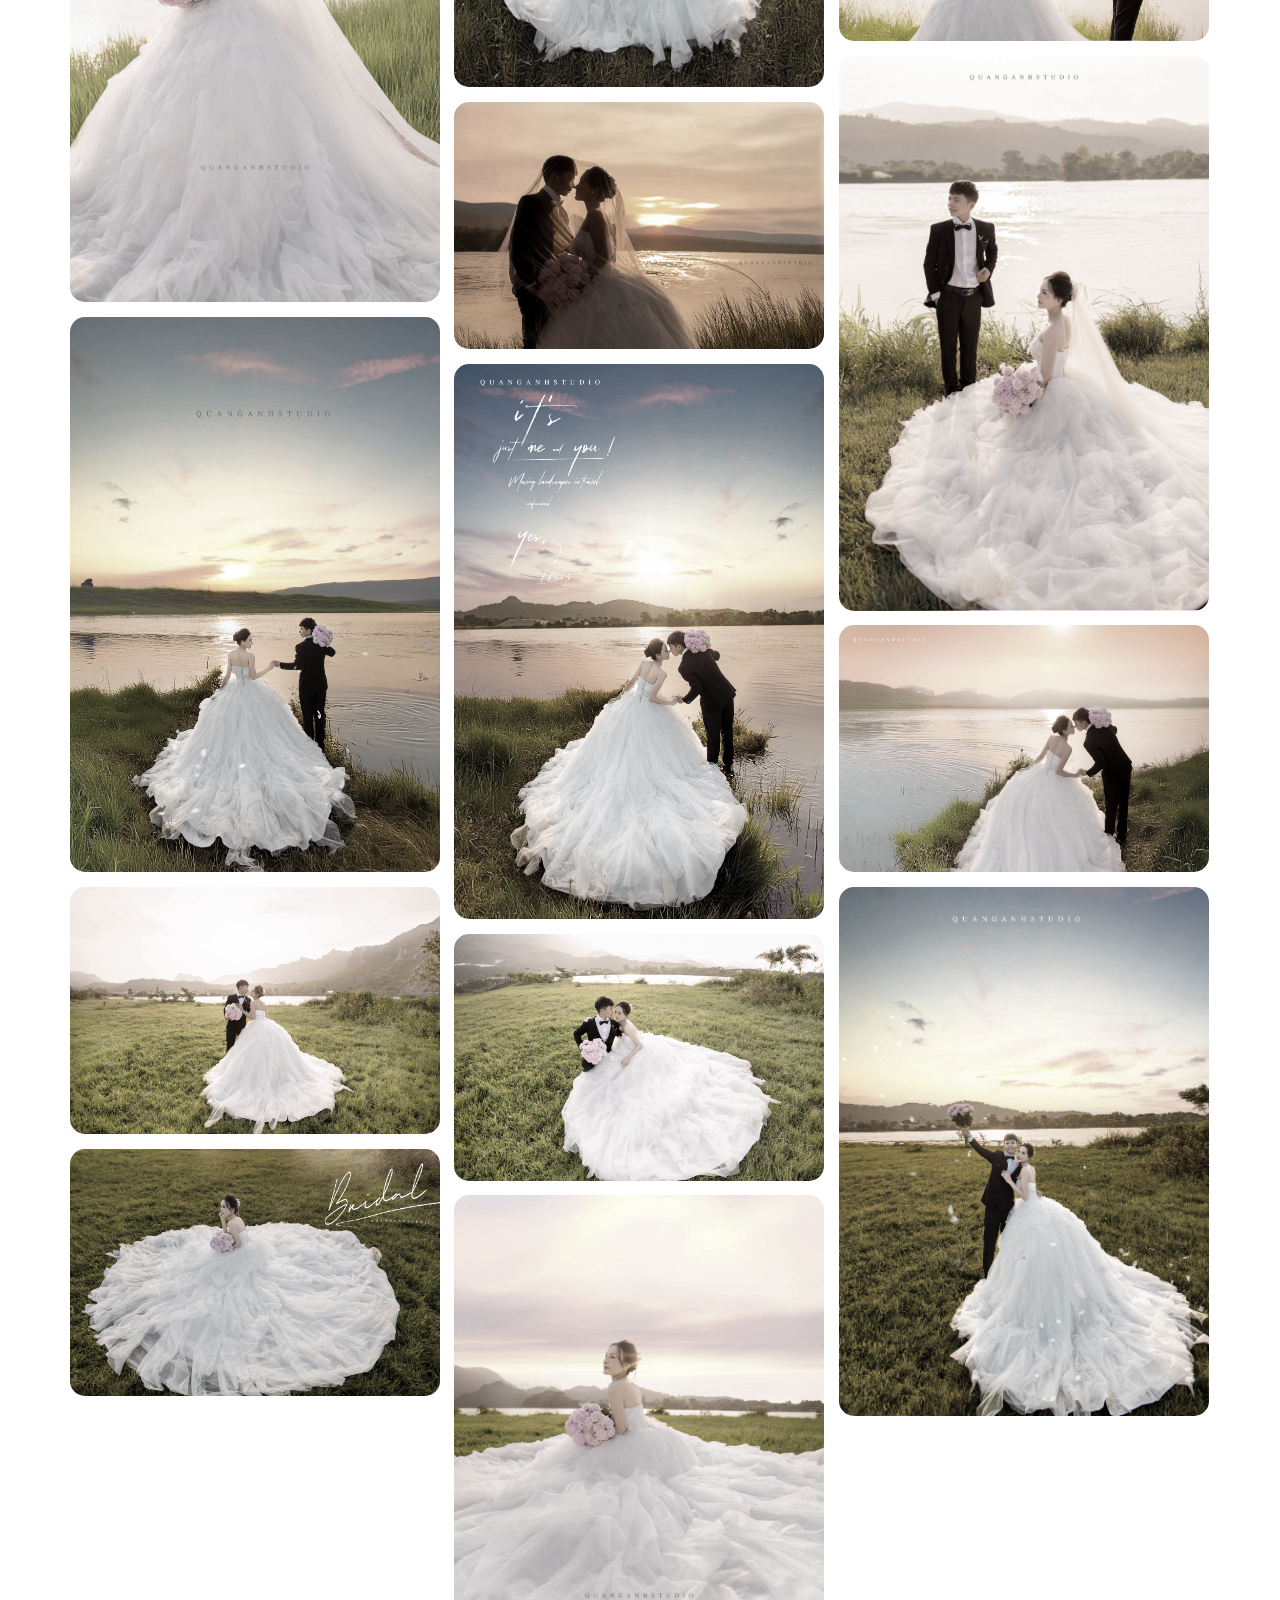
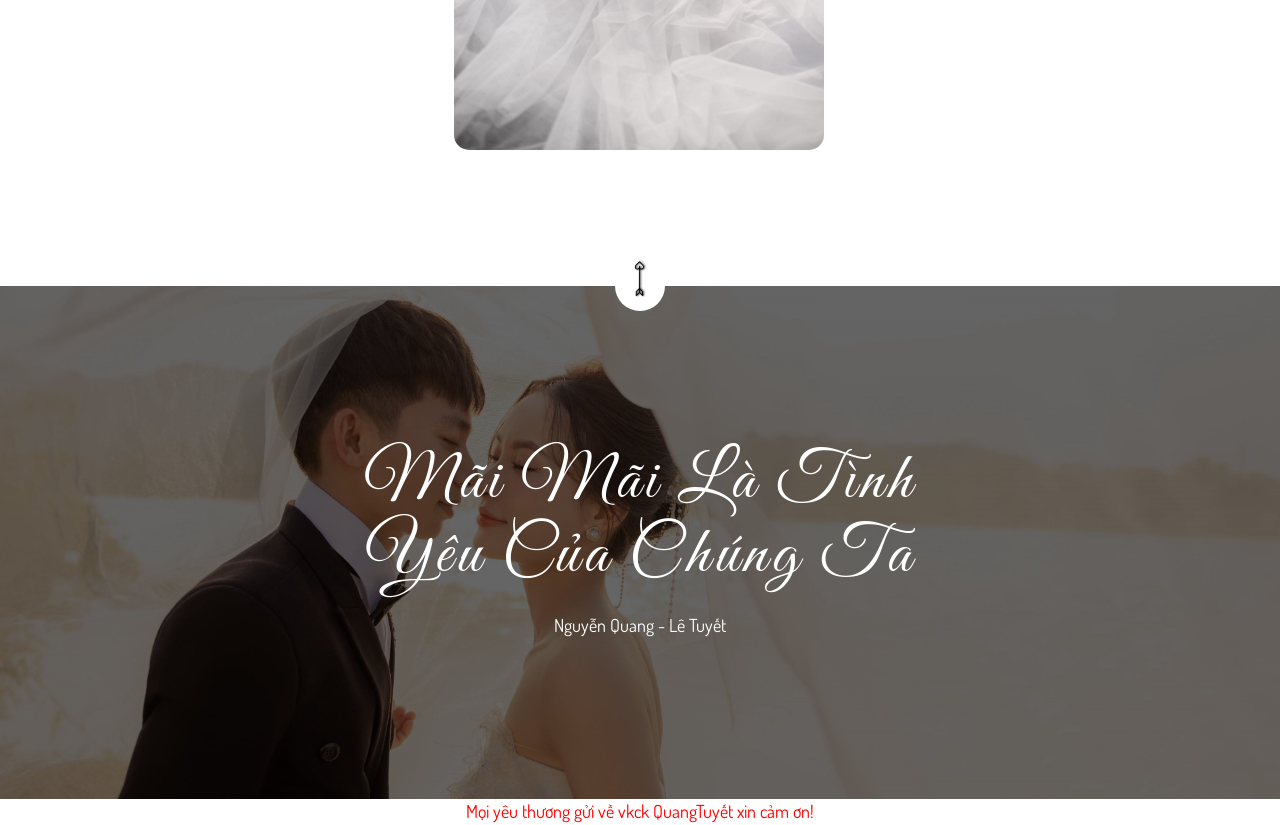
==== commit 3c08d896: "Update" ====
--- a/index.html
+++ b/index.html
@@ -94,7 +94,7 @@
                             <li><a href="#events">Sự Kiện</a></li>
                             <li><a href="#google_map">Google Map</a></li>
                             <li><a href="#gallery">Thư Viện Ảnh</a></li>
-                            <li><a href="#video">Video</a></li>
+                            <!-- <li><a href="#video">Video</a></li> -->
                         </ul>
                     </div><!-- end of nav-collapse -->
                 </div><!-- end of container -->
@@ -592,6 +592,31 @@
         </footer>
         <!-- end footer -->
 
+        <!-- <p style="cursor: pointer;" data-toggle="collapse" data-target="#demo"> Mọi yêu thương gửi về vk ck Quang-Tuyết xin cảm ơn! </p> -->
+        <div style="text-align: center;">
+            <span style="cursor: pointer; color: red;" class="toggle-text" data-toggle="collapse" data-target="#bank">
+                Mọi yêu thương gửi về vkck QuangTuyết xin cảm ơn!
+            </span>
+        </div>
+        <div id="bank" class="collapse">
+            <section class="wedding-couple-section">
+                <div class="container">
+                    <div class="row">
+                        <div class="col col-xs-12">
+                            <div class="gb groom">
+                                <div class="img-holder">
+                                    <img src="images/bank/IMG_0101.JPG" alt class="lazyload">
+                                </div>
+                                <div class="img-holder">
+                                    <img src="images/bank/IMG_0102.JPG" alt class="lazyload">
+                                </div>
+                            </div>
+                        </div>
+                    </div> <!-- end row -->
+                </div> <!-- end container -->
+            </section>
+        </div>
+
     </div>
     <!-- end of page-wrapper -->
 
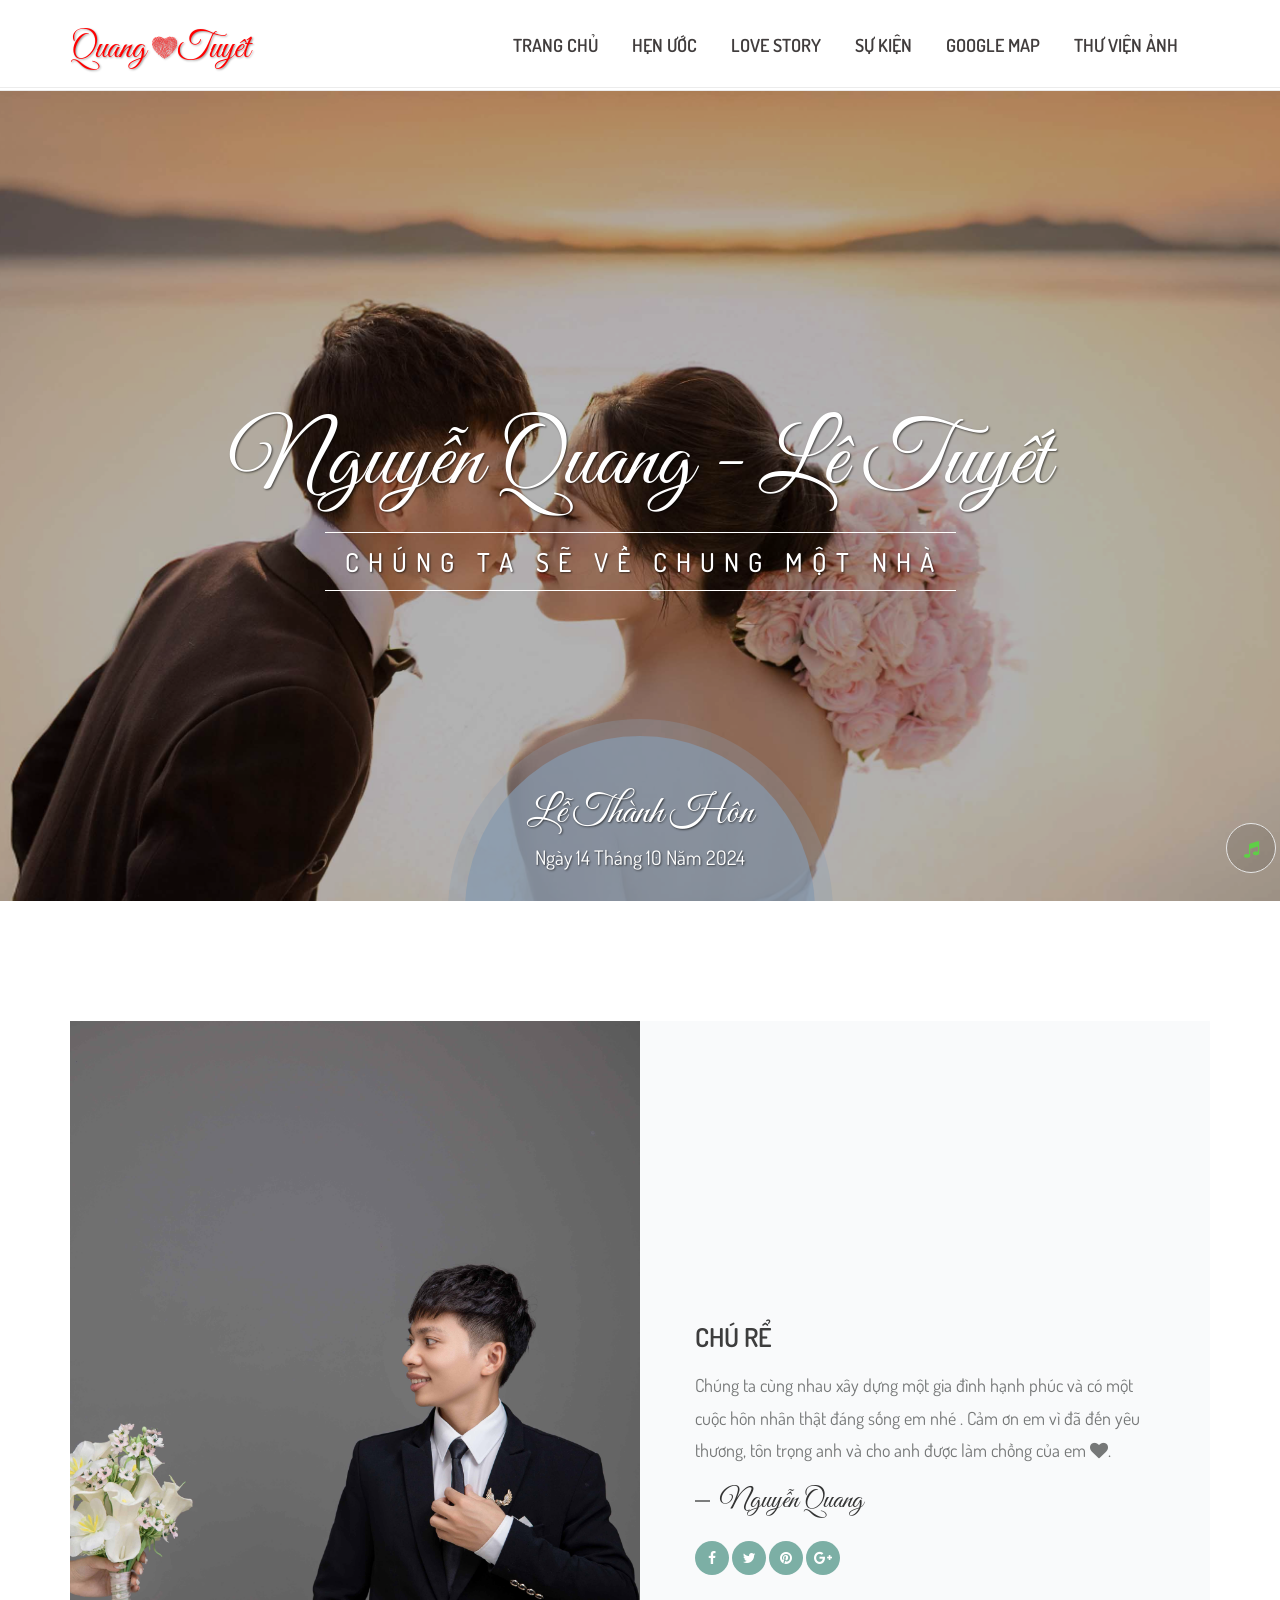
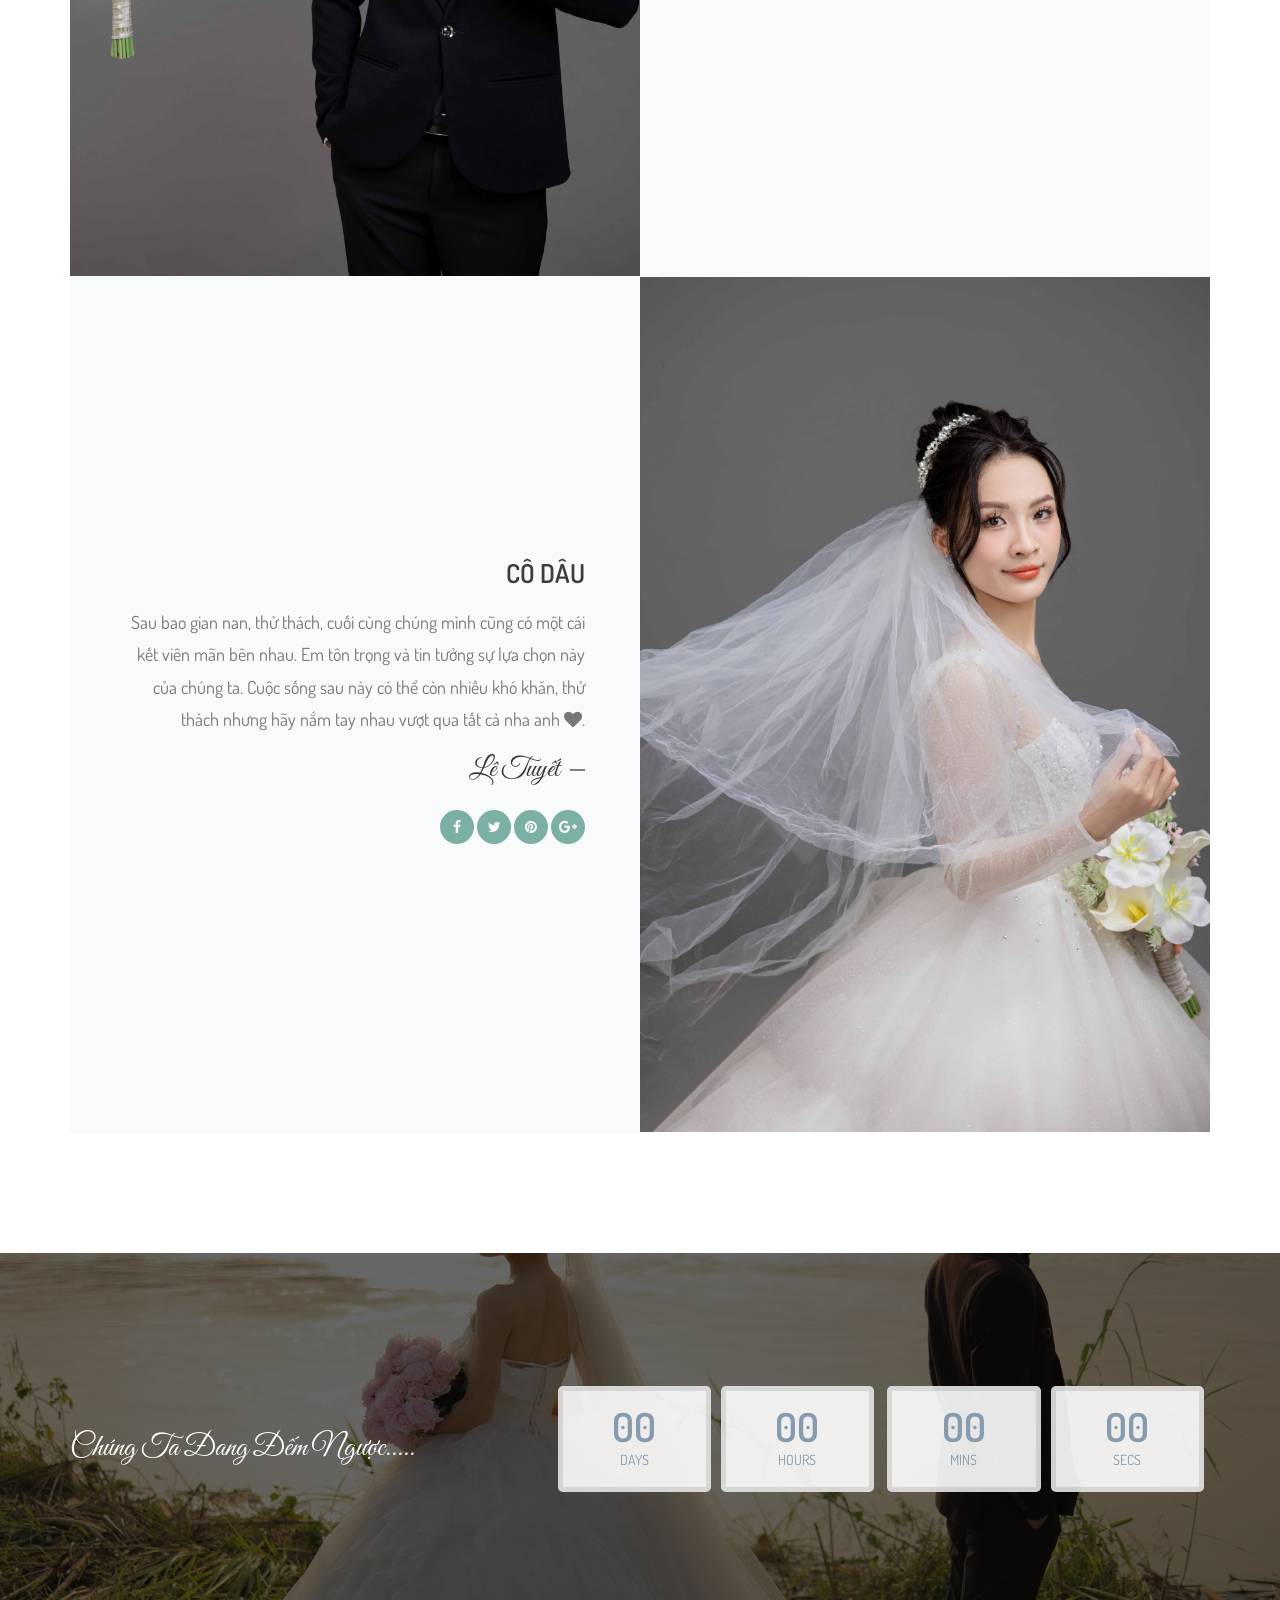
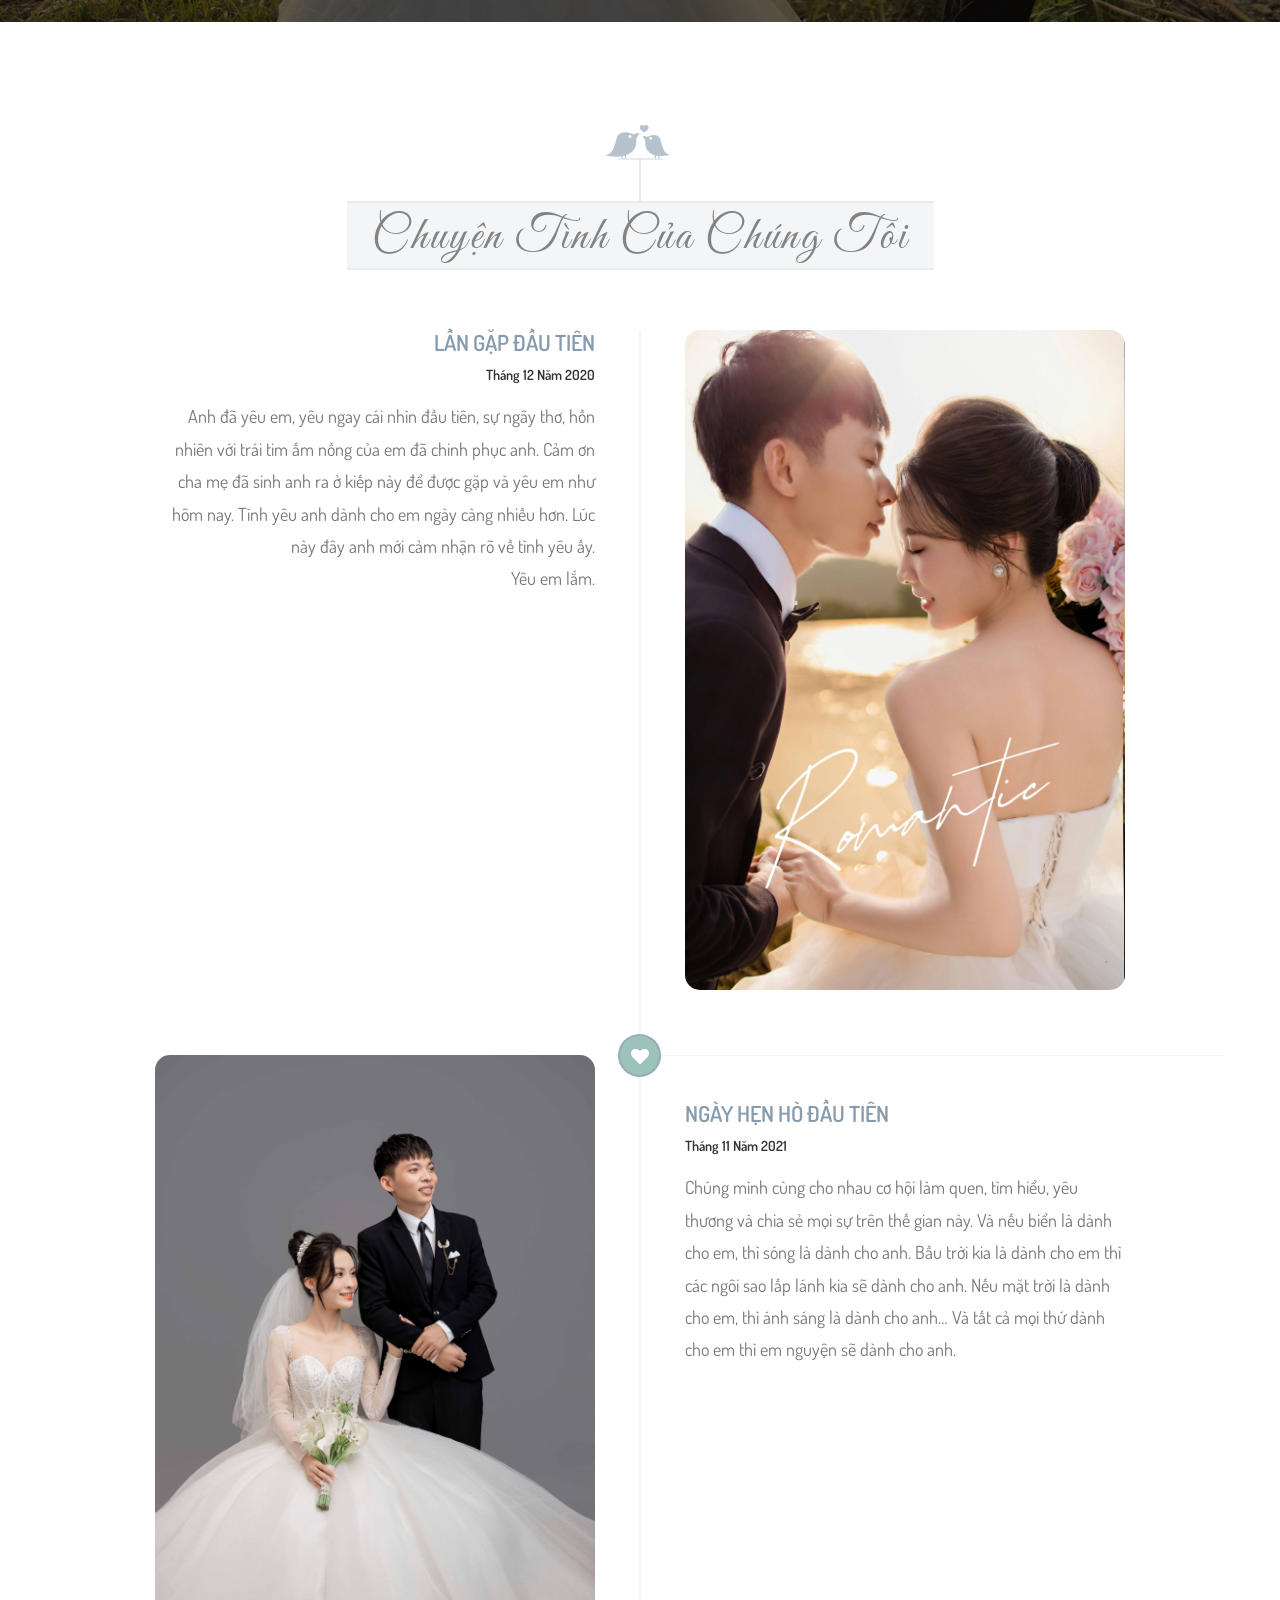
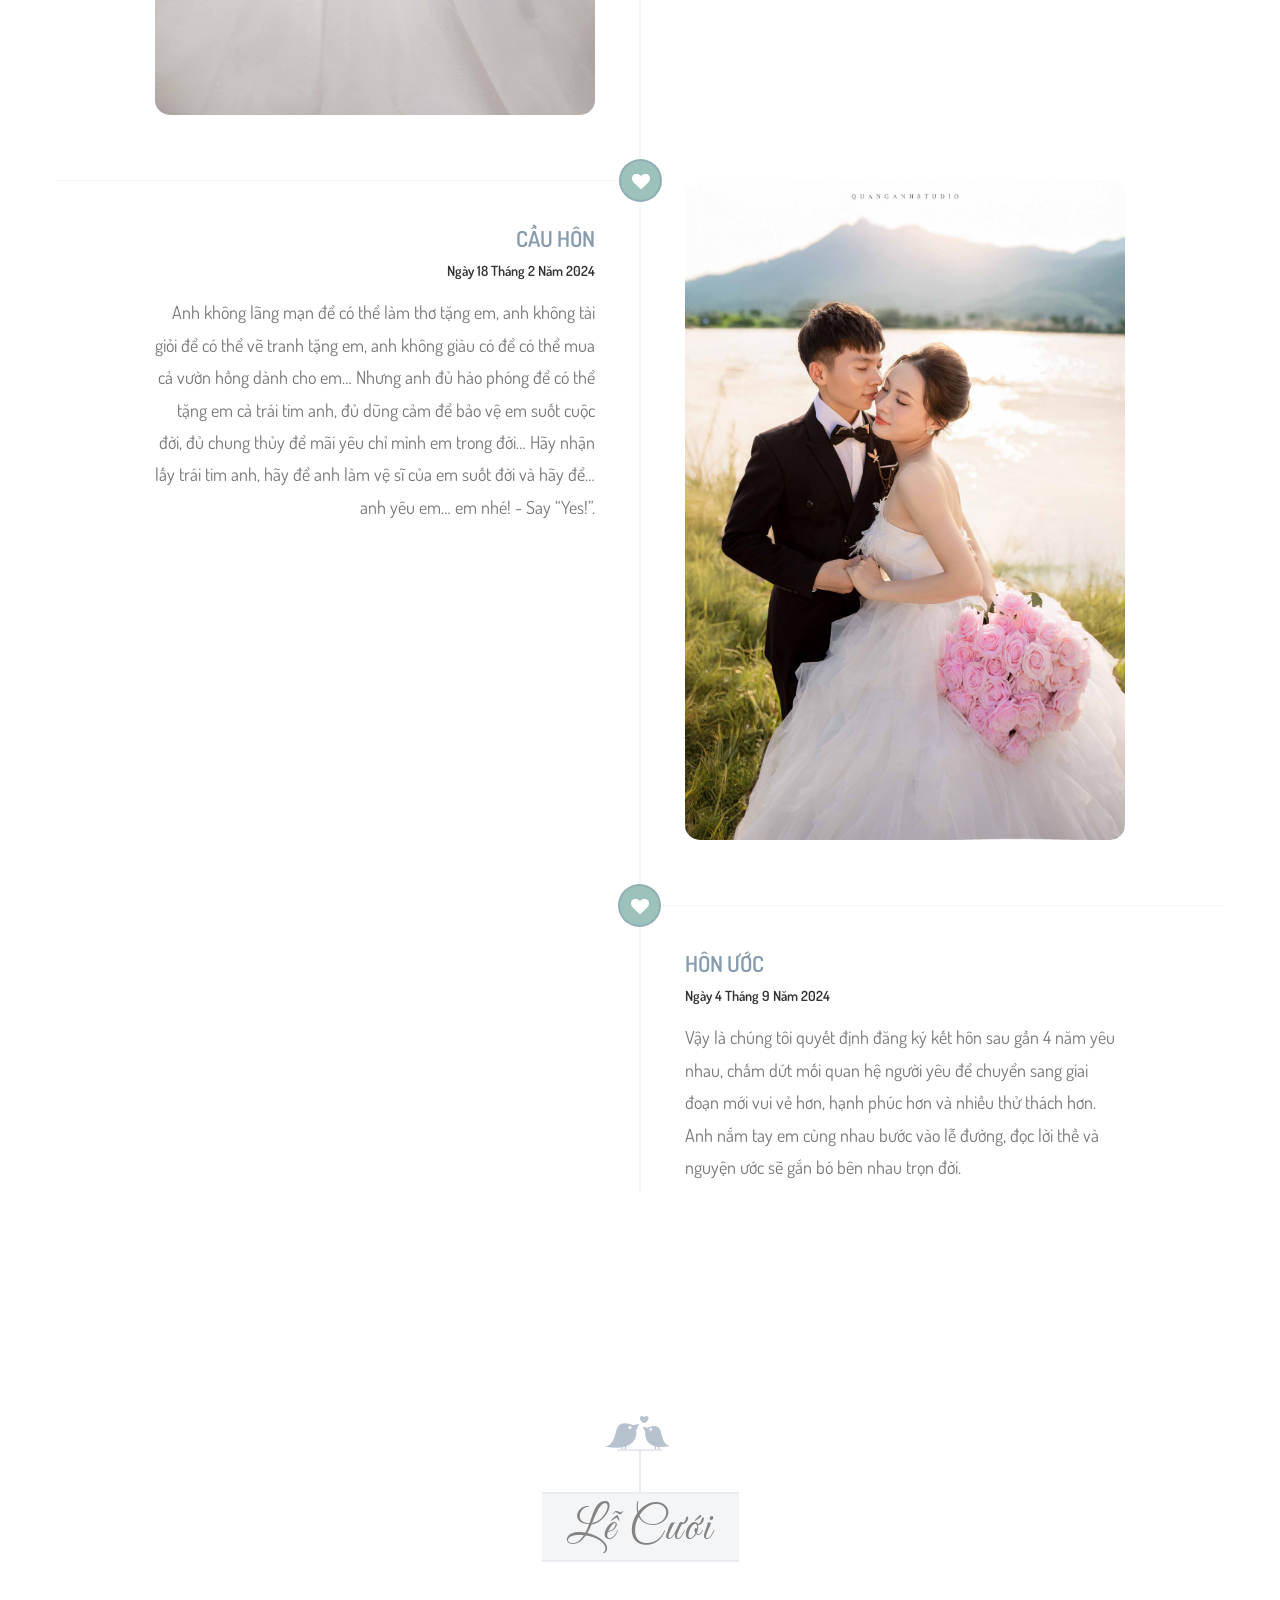
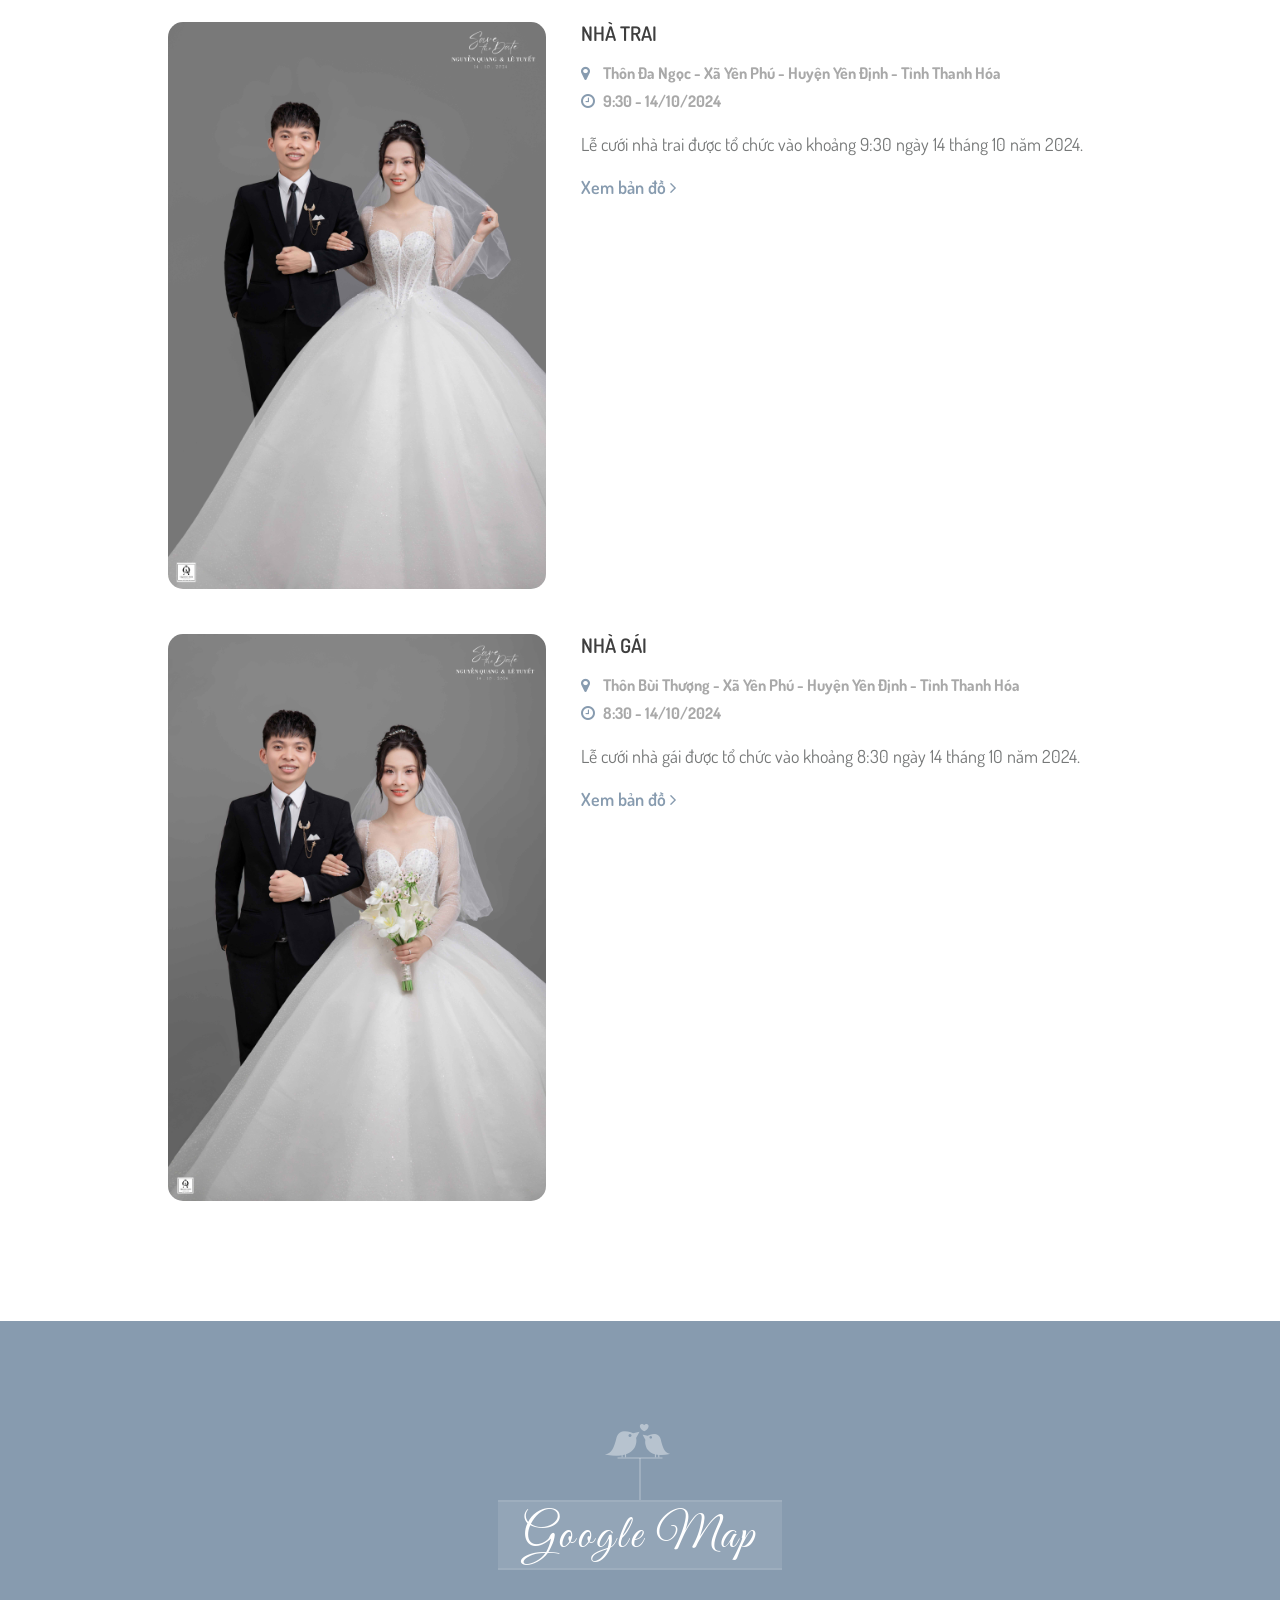
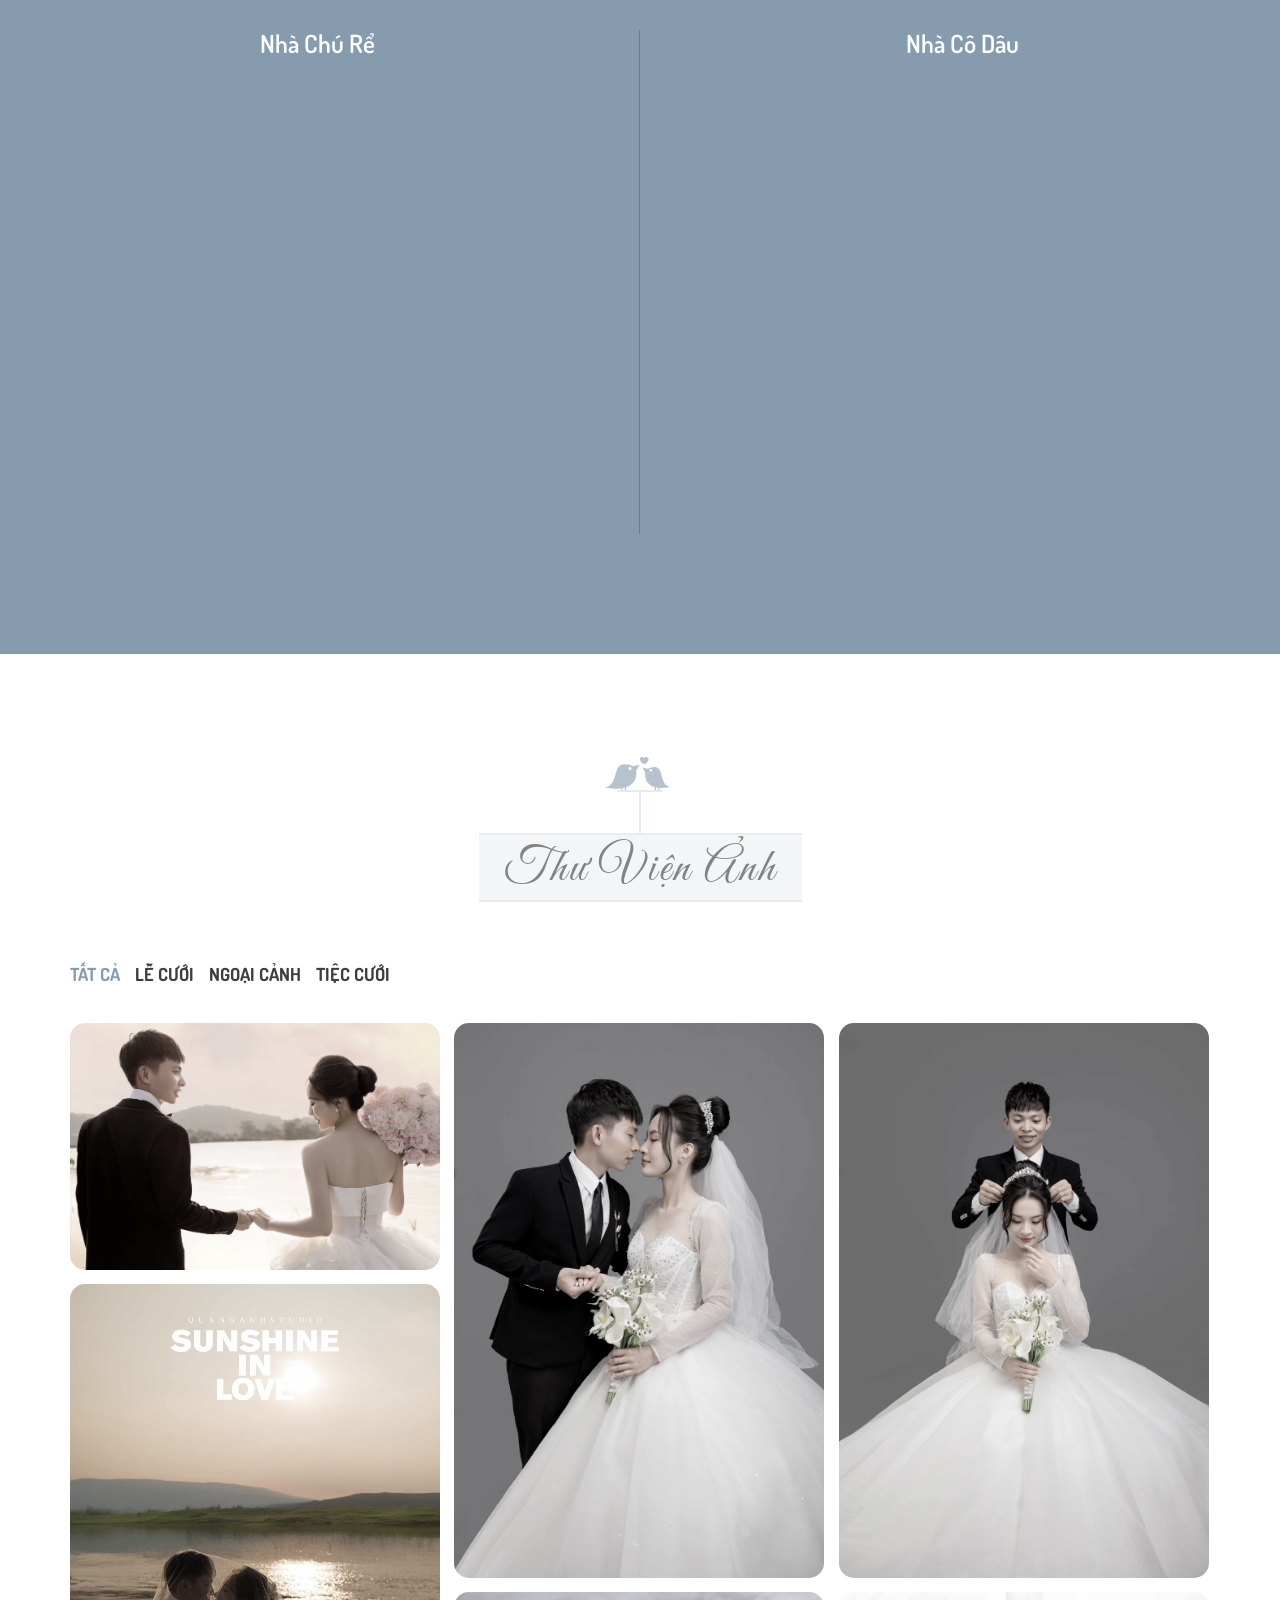
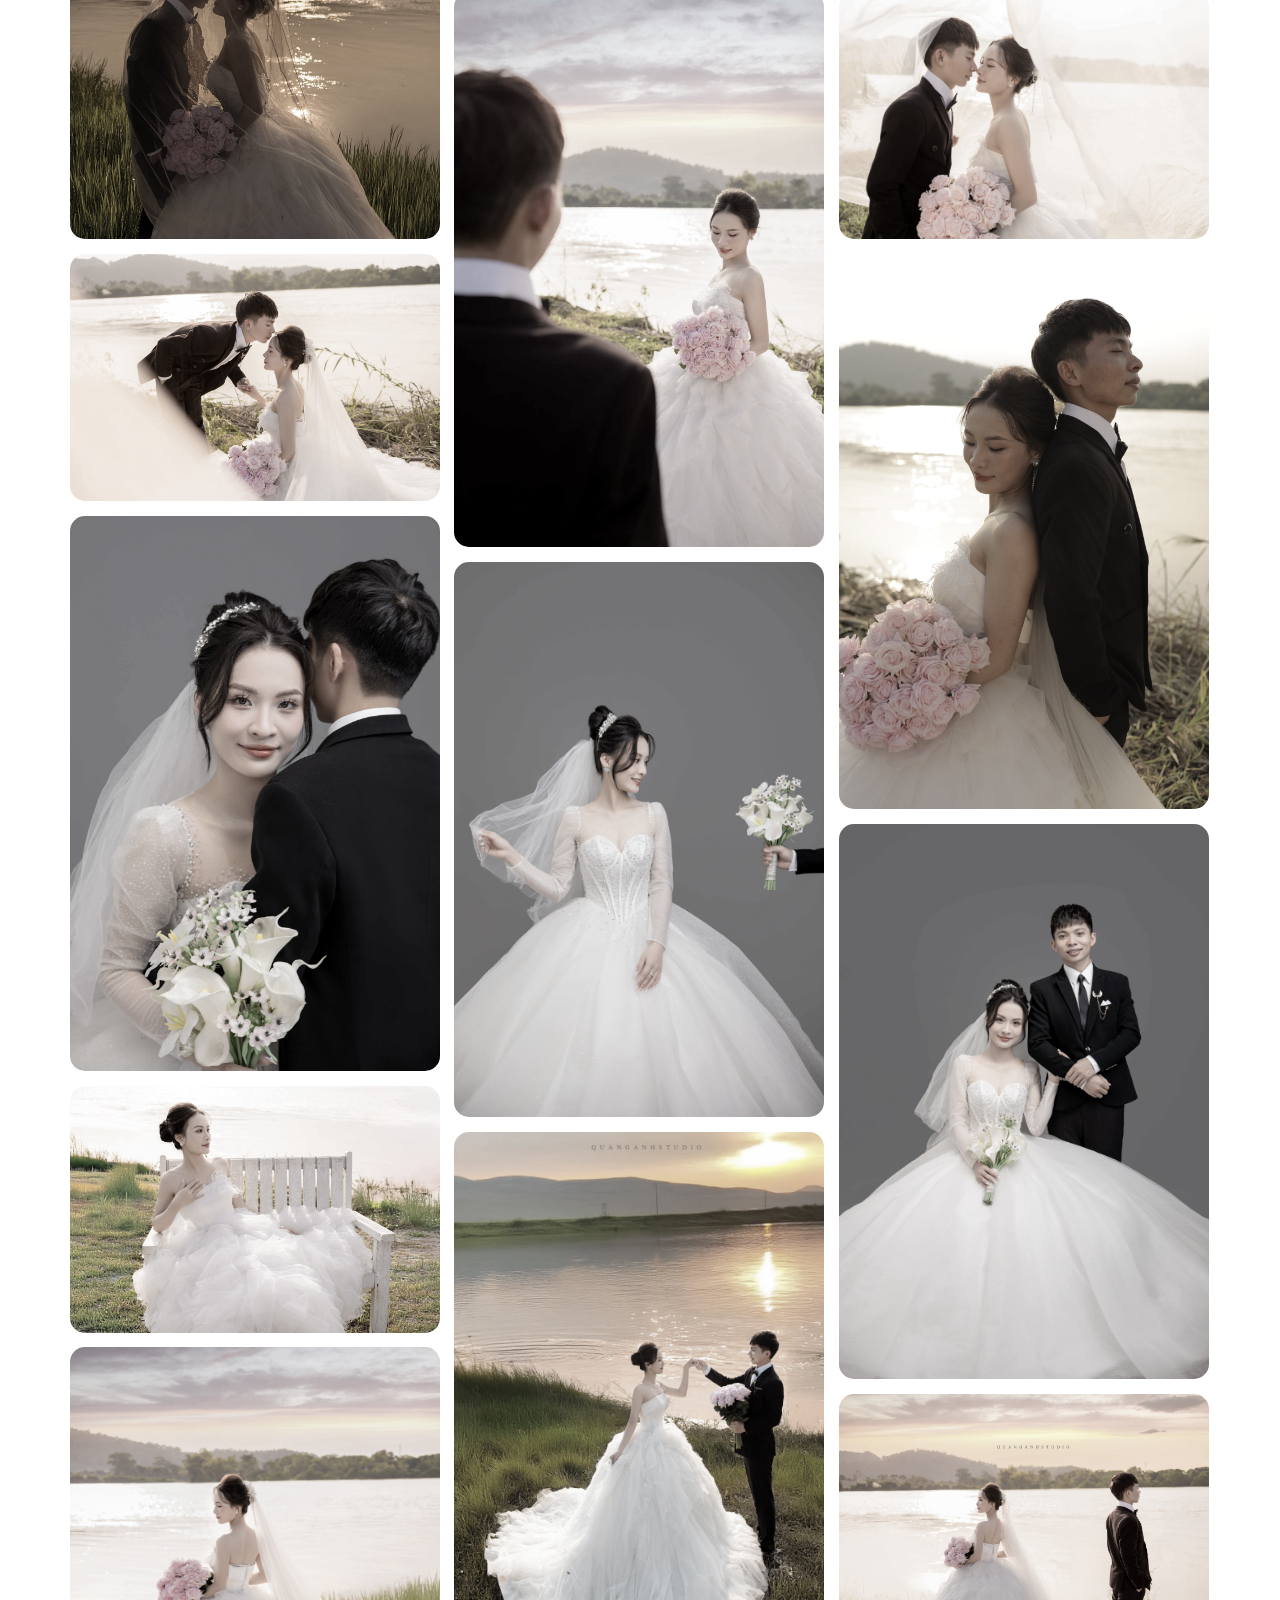
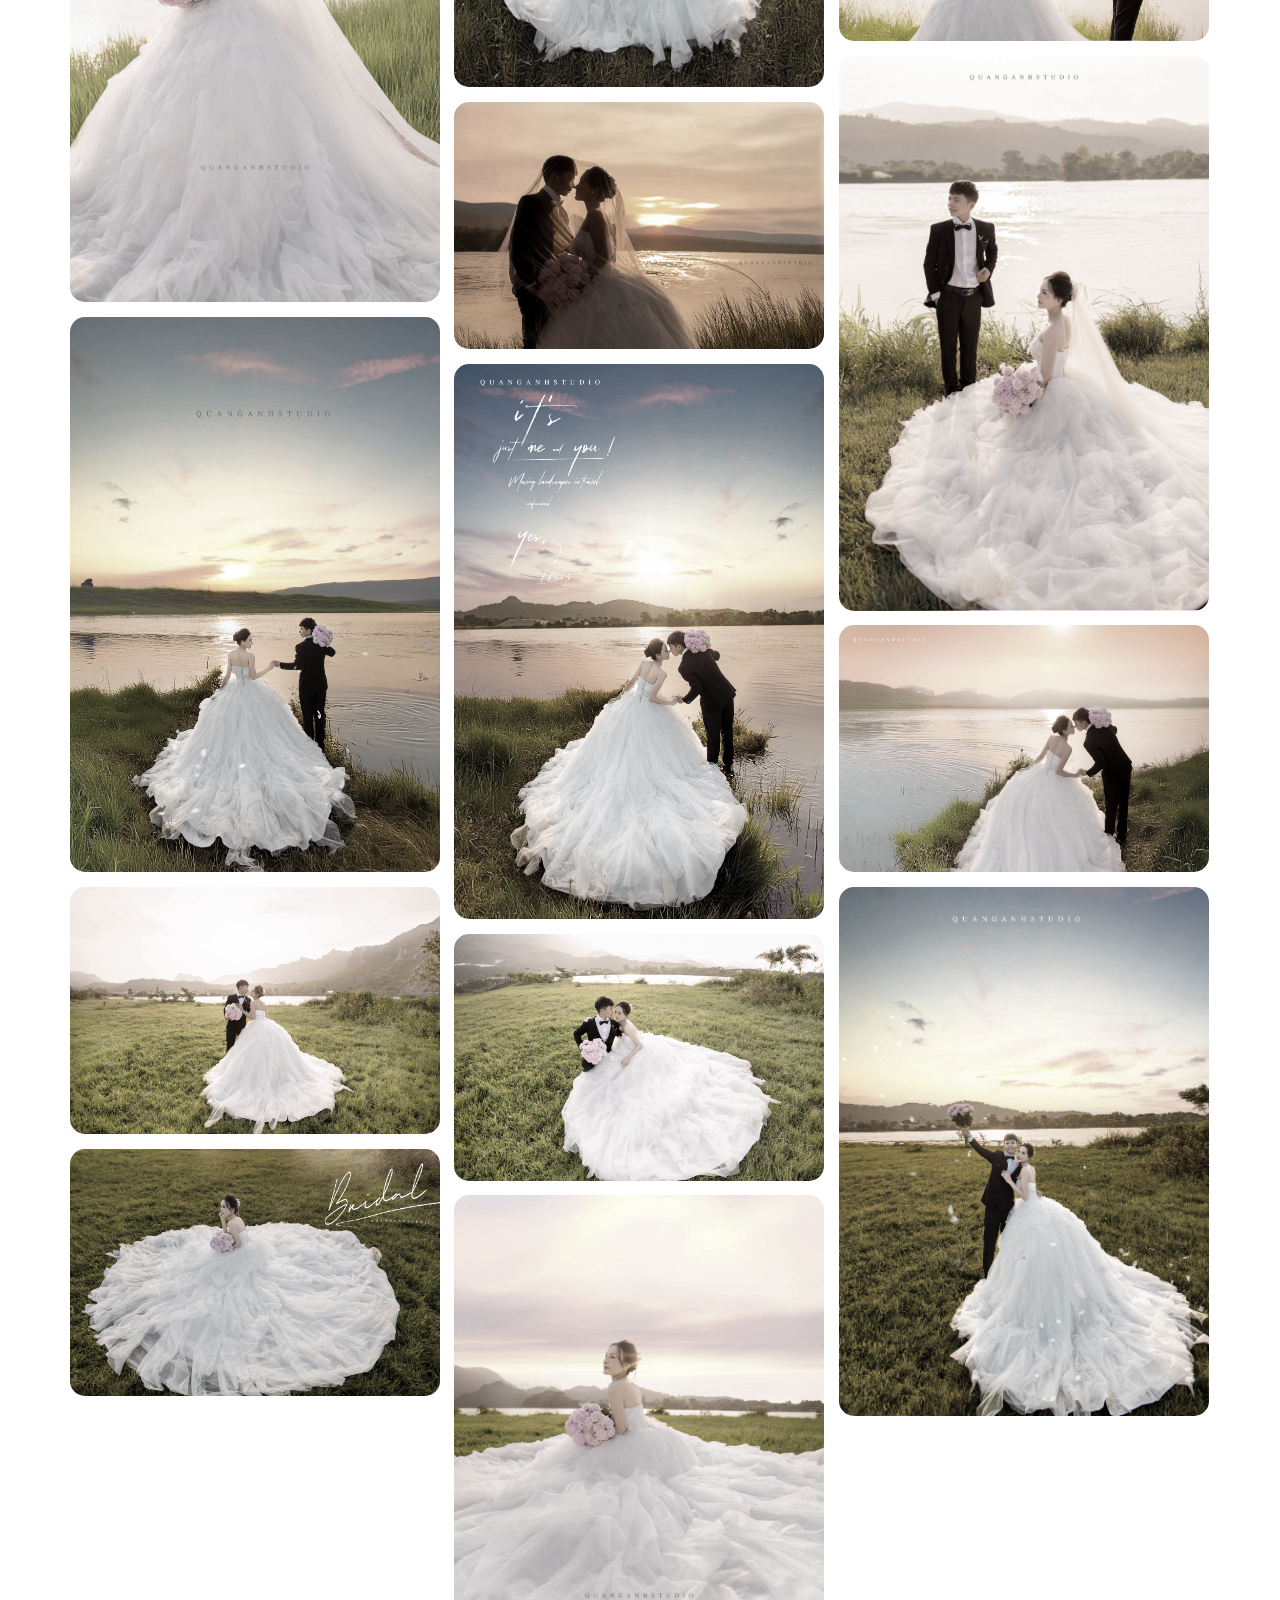
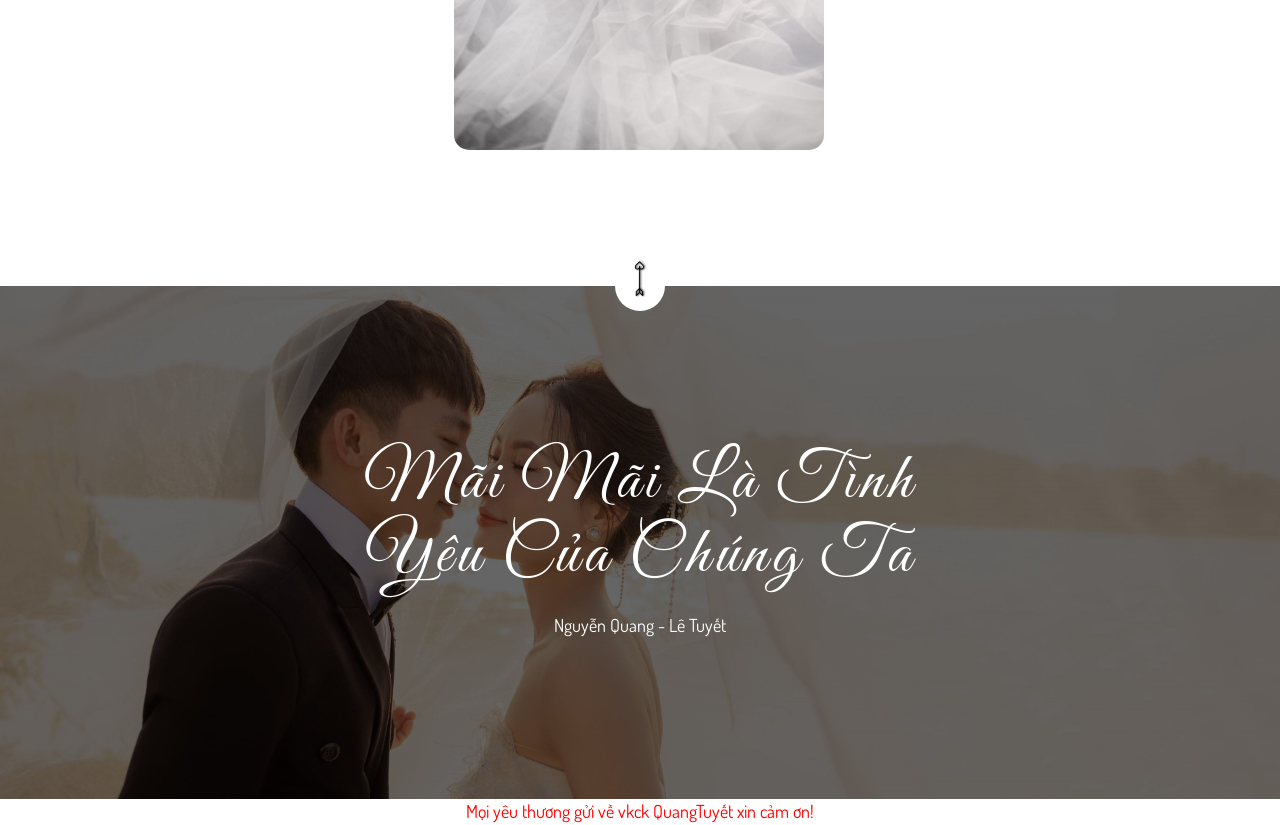
==== commit faf0df9f: "Update scroll" ====
--- a/index.html
+++ b/index.html
@@ -633,5 +633,28 @@
 
     <!-- Custom script for this template -->
     <script src="js/script.js"></script>
+
+    <script>
+        document.querySelector('.toggle-text').addEventListener('click', function() {
+            const bankSection = document.getElementById('bank');
+            
+            // Kiểm tra trạng thái hiện tại của phần collapse
+            if (bankSection.classList.contains('show')) {
+                // Nếu đang mở, cuộn lên trên (có thể không cần thiết)
+                window.scrollTo({
+                    top: window.scrollY - 400,
+                    behavior: 'smooth'
+                });
+            } else {
+                // Nếu đang đóng, cuộn xuống 50px sau khi mở
+                setTimeout(() => {
+                    window.scrollTo({
+                        top: window.scrollY + 400,
+                        behavior: 'smooth'
+                    });
+                }, 300); // Thời gian trễ để đảm bảo nội dung đã được mở
+            }
+        });
+    </script>
 </body>
 </html>
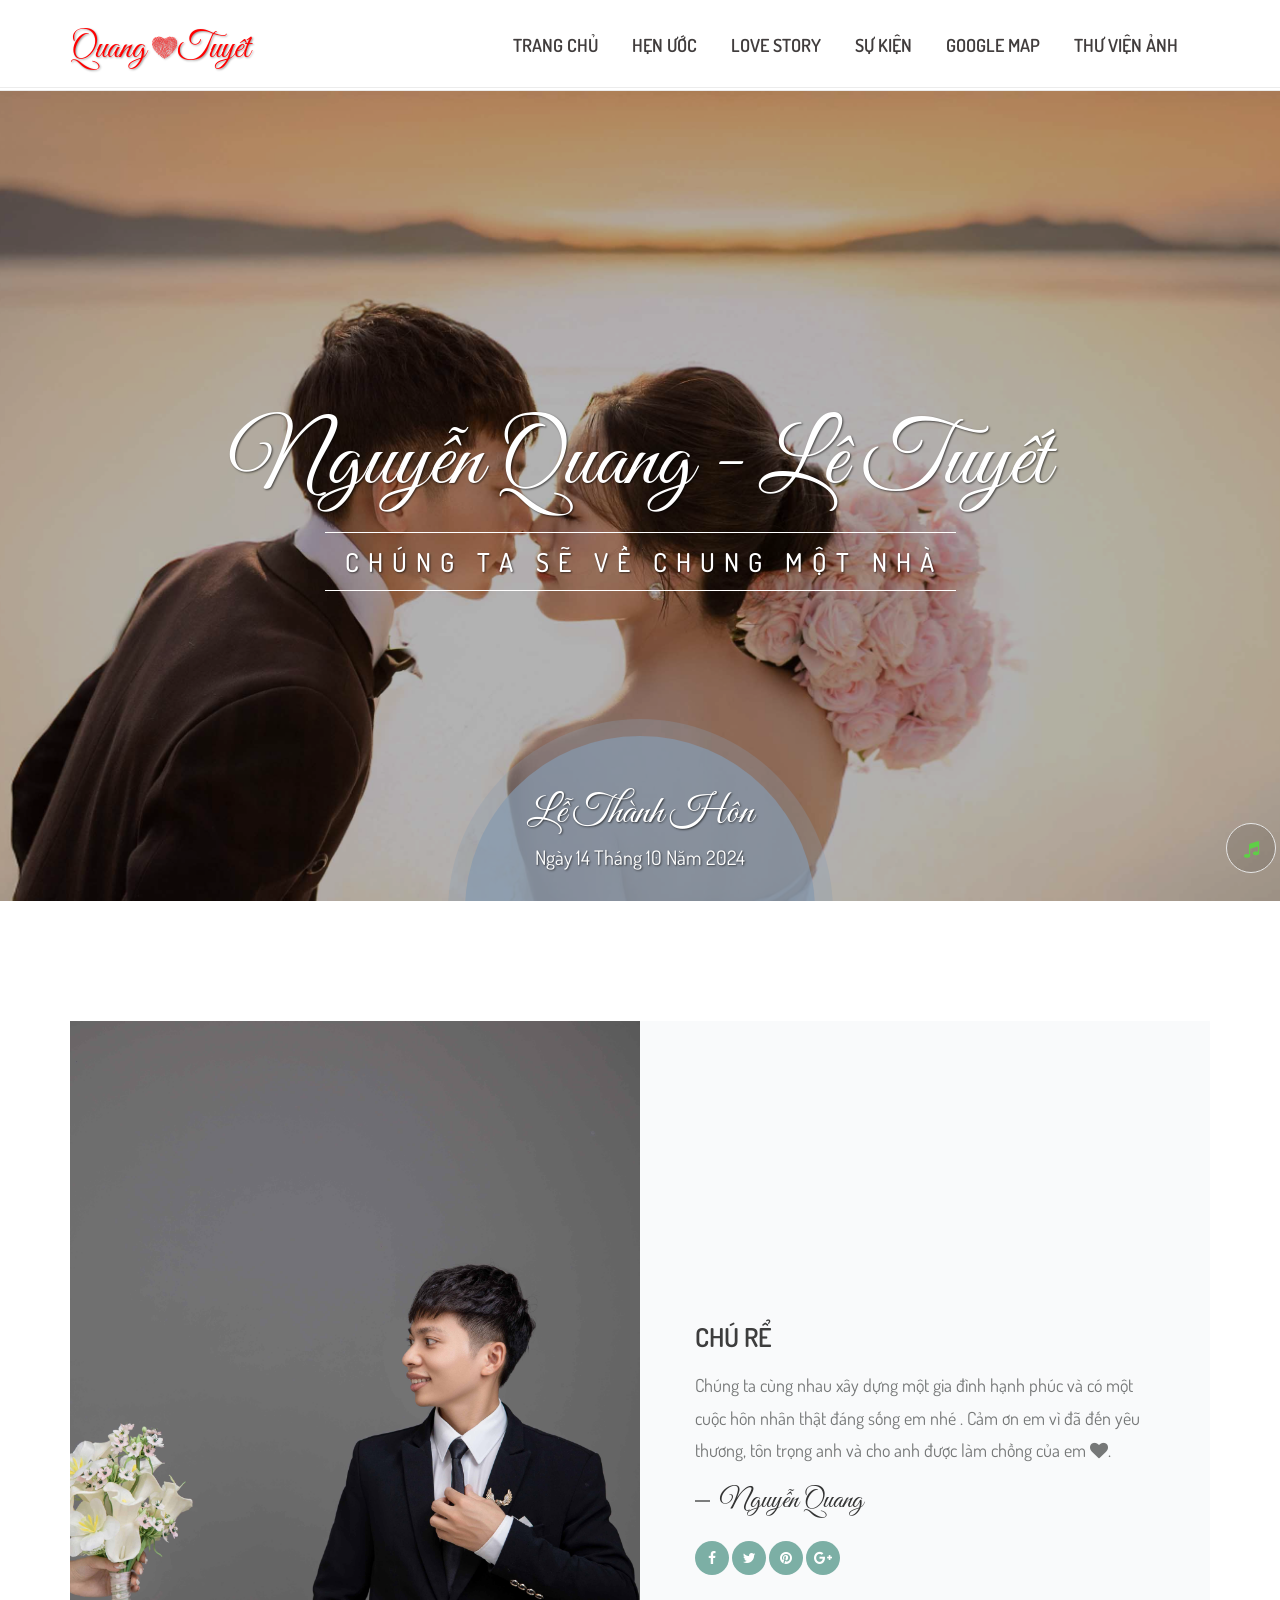
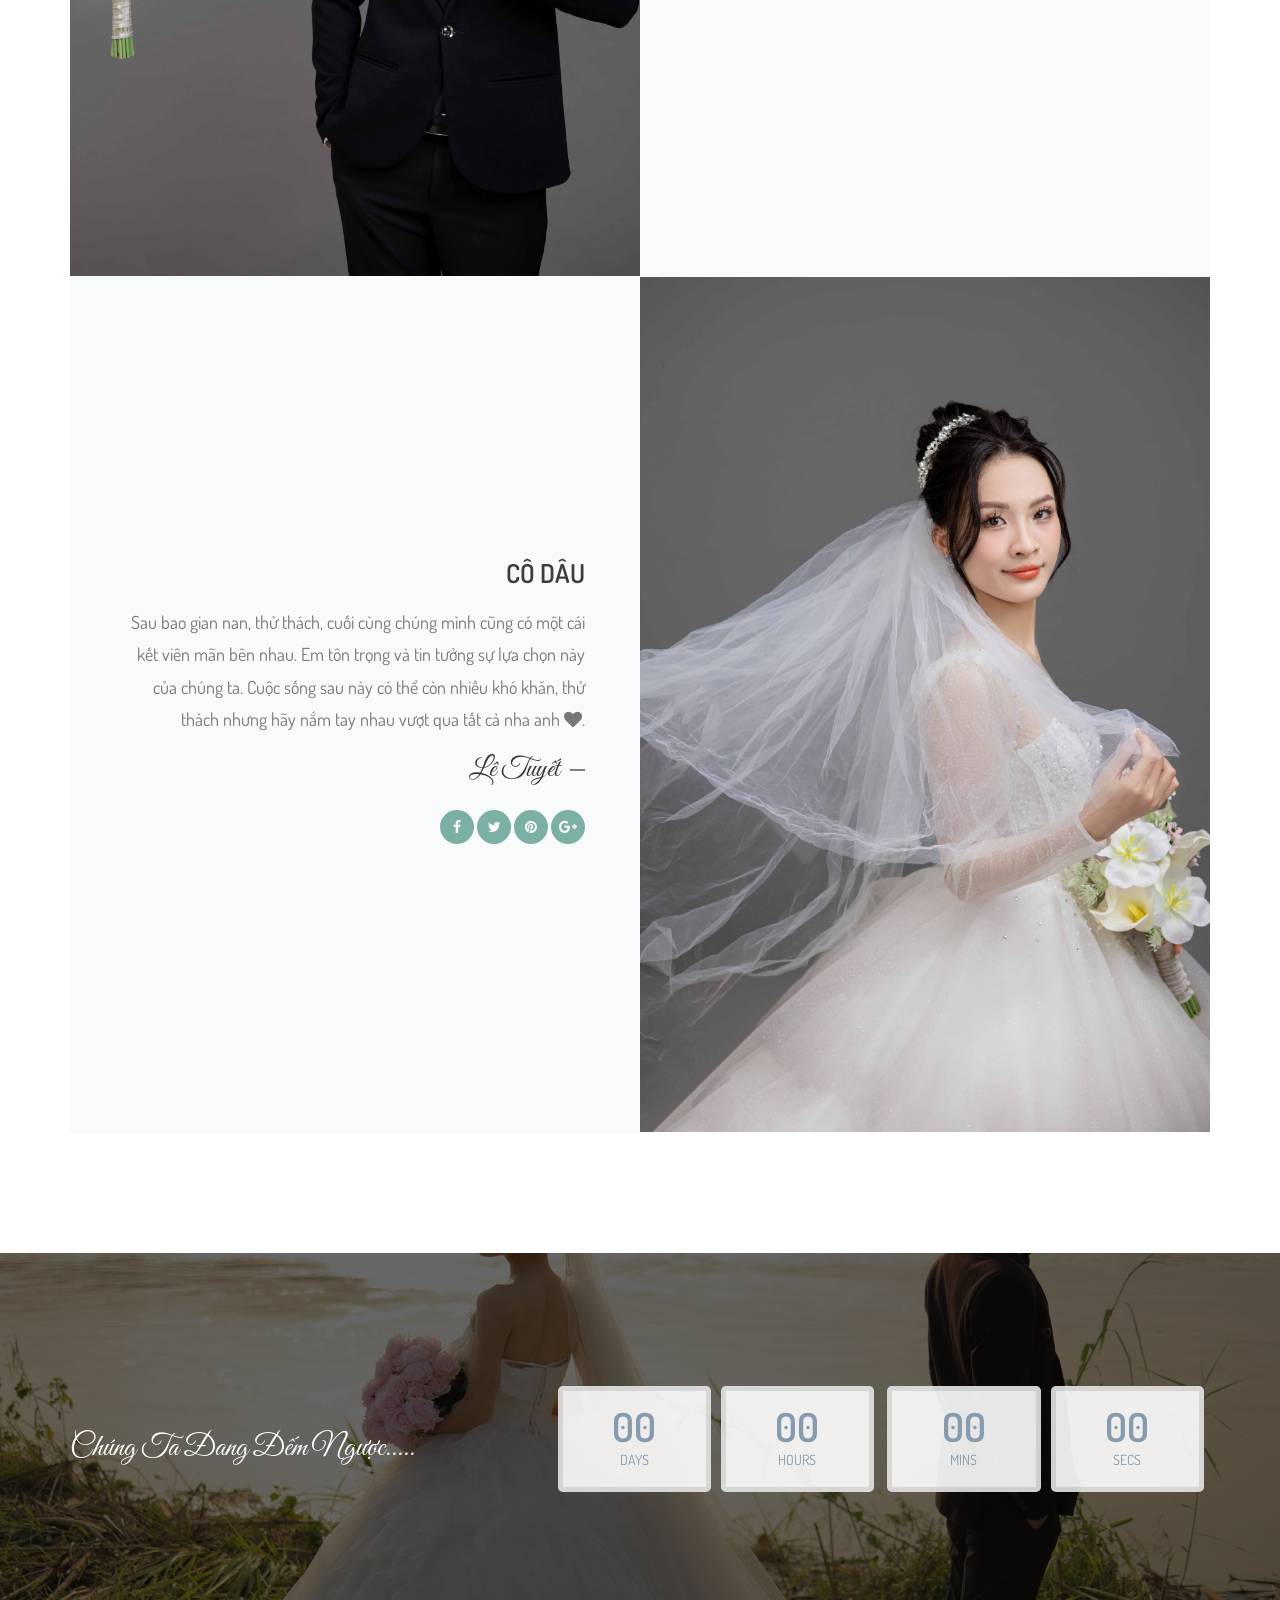
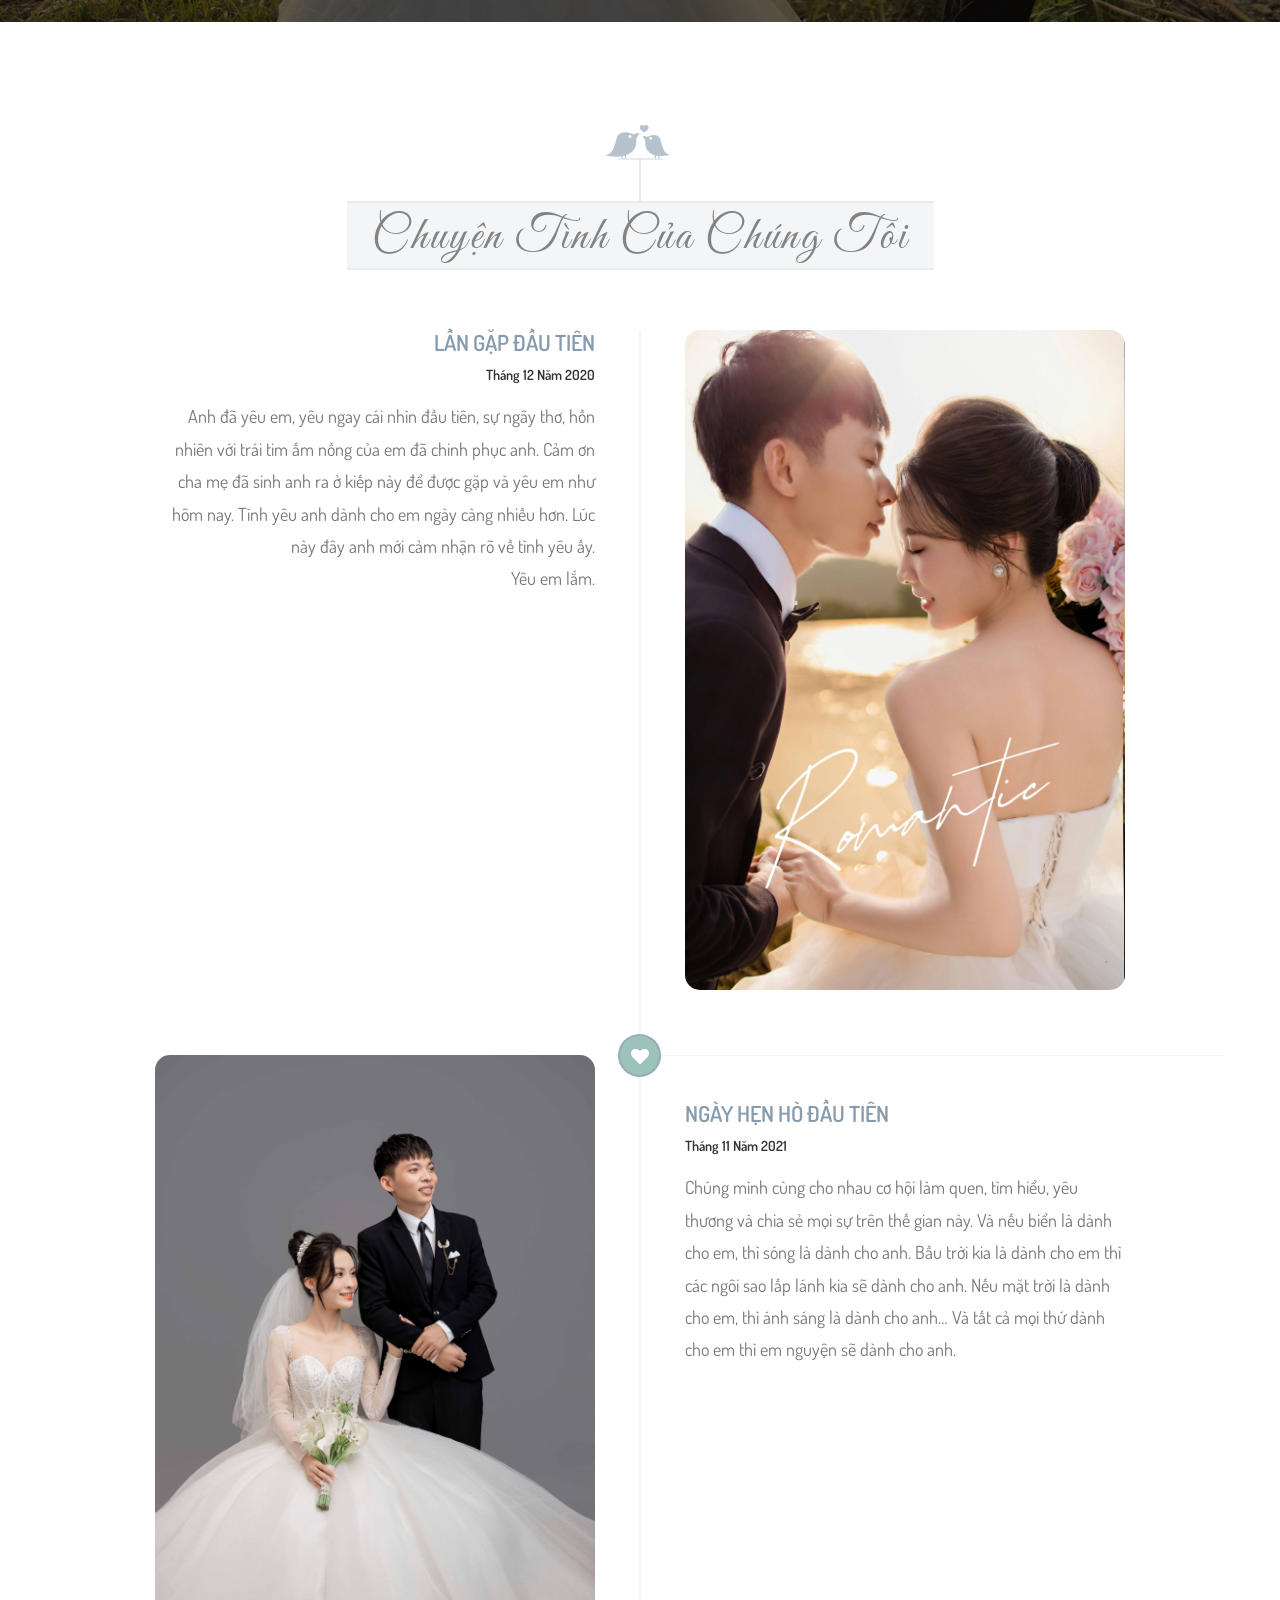
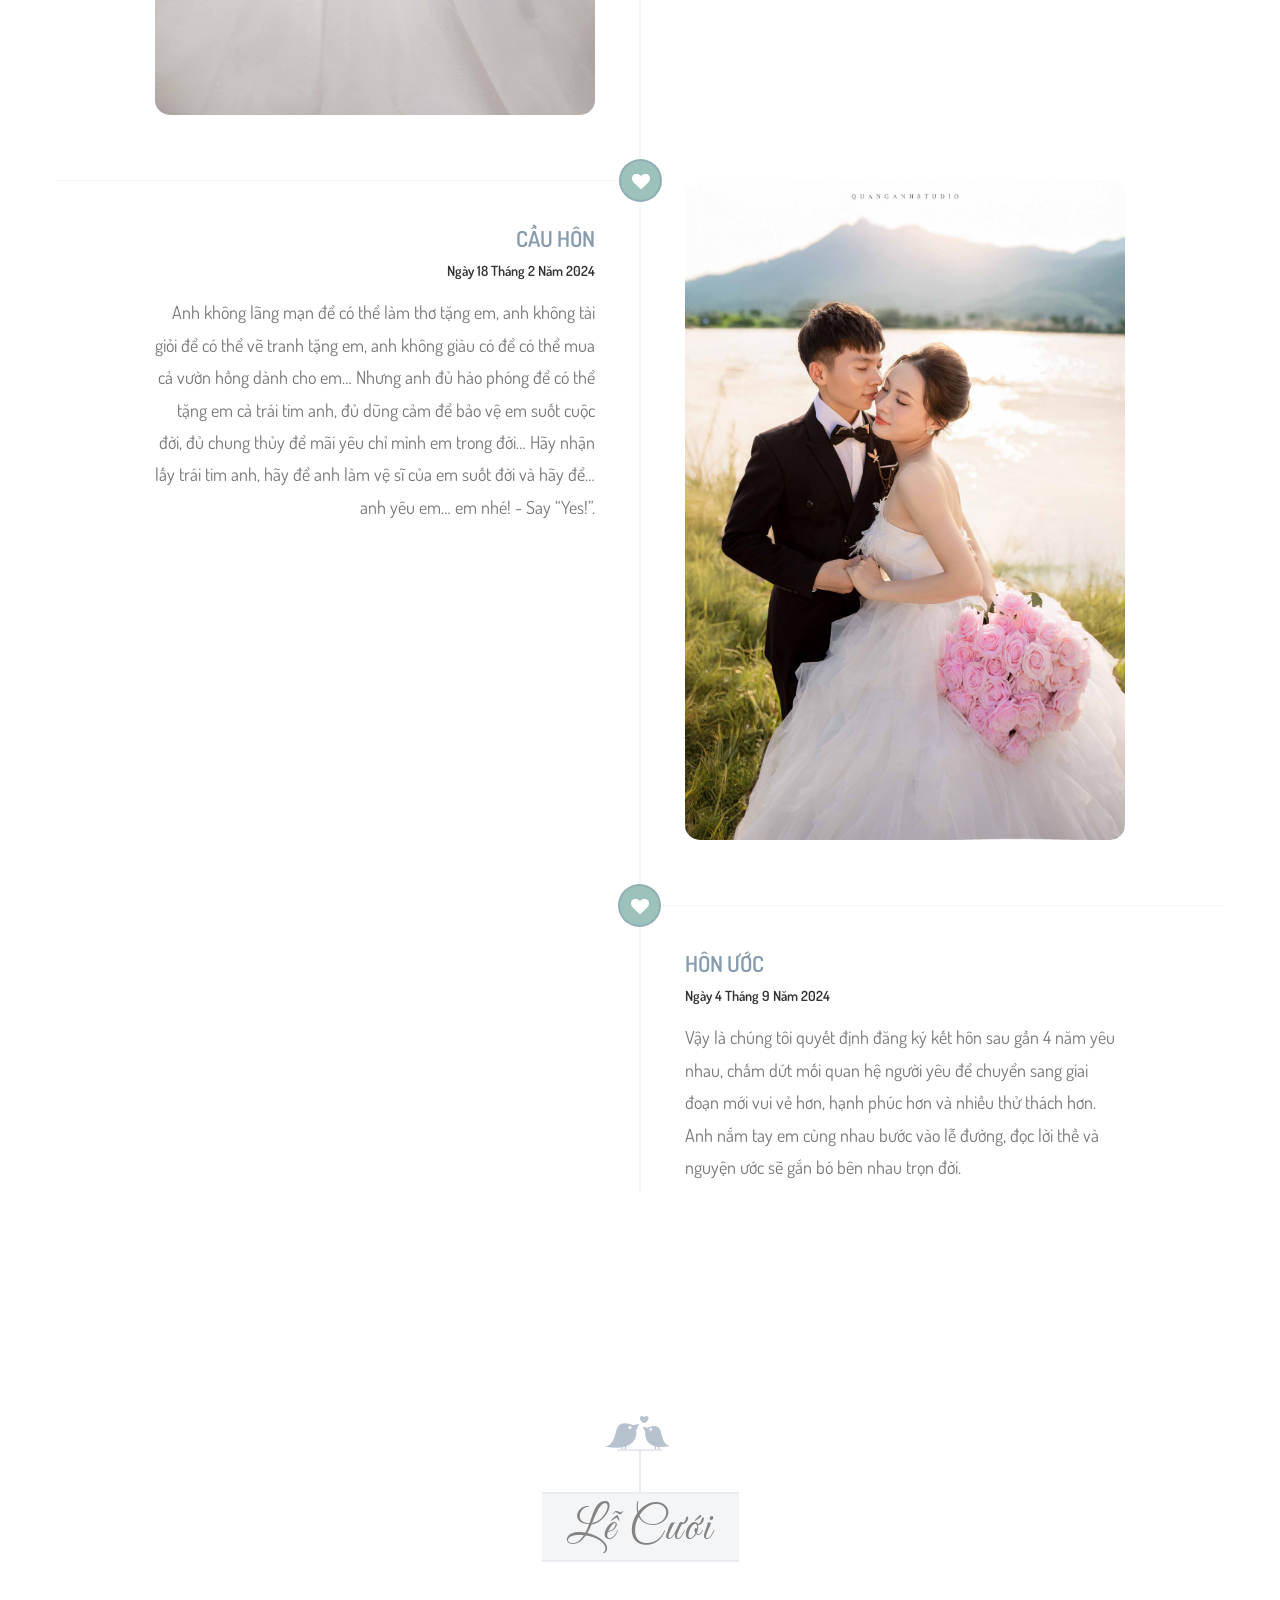
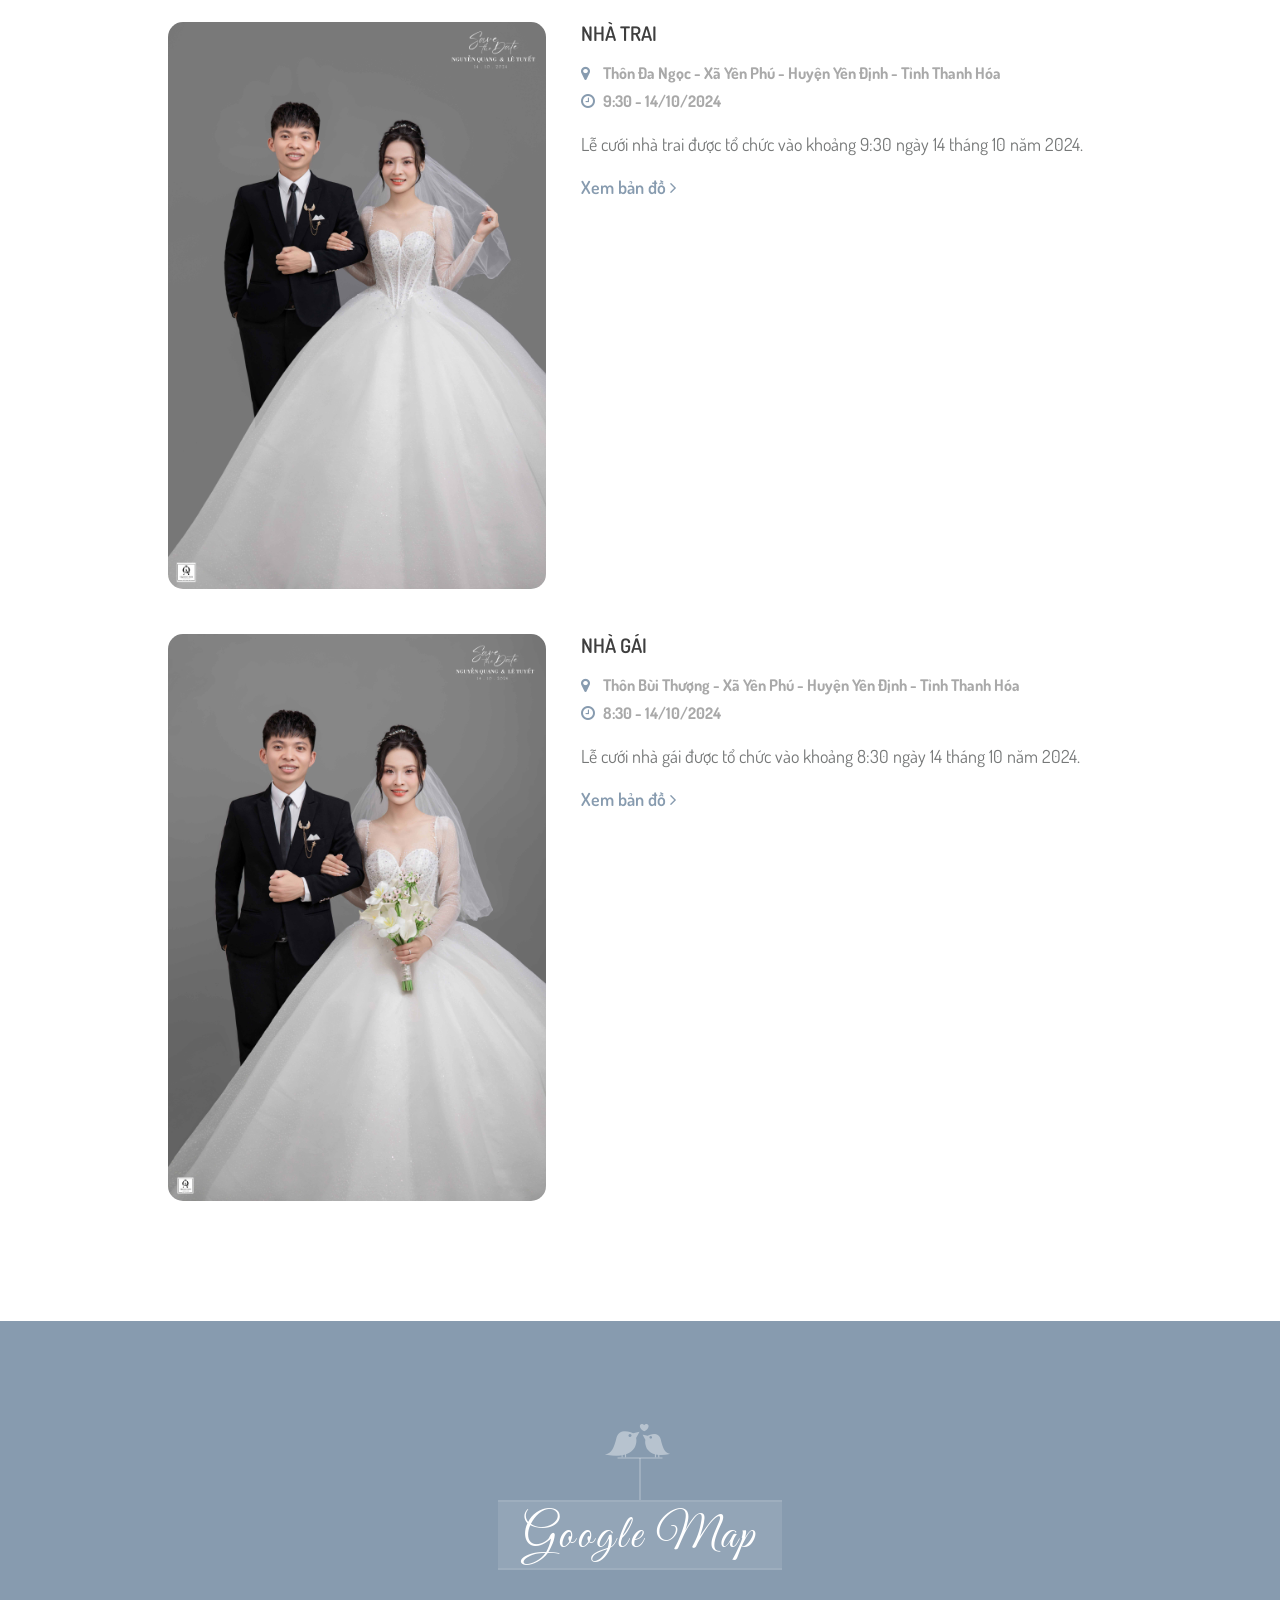
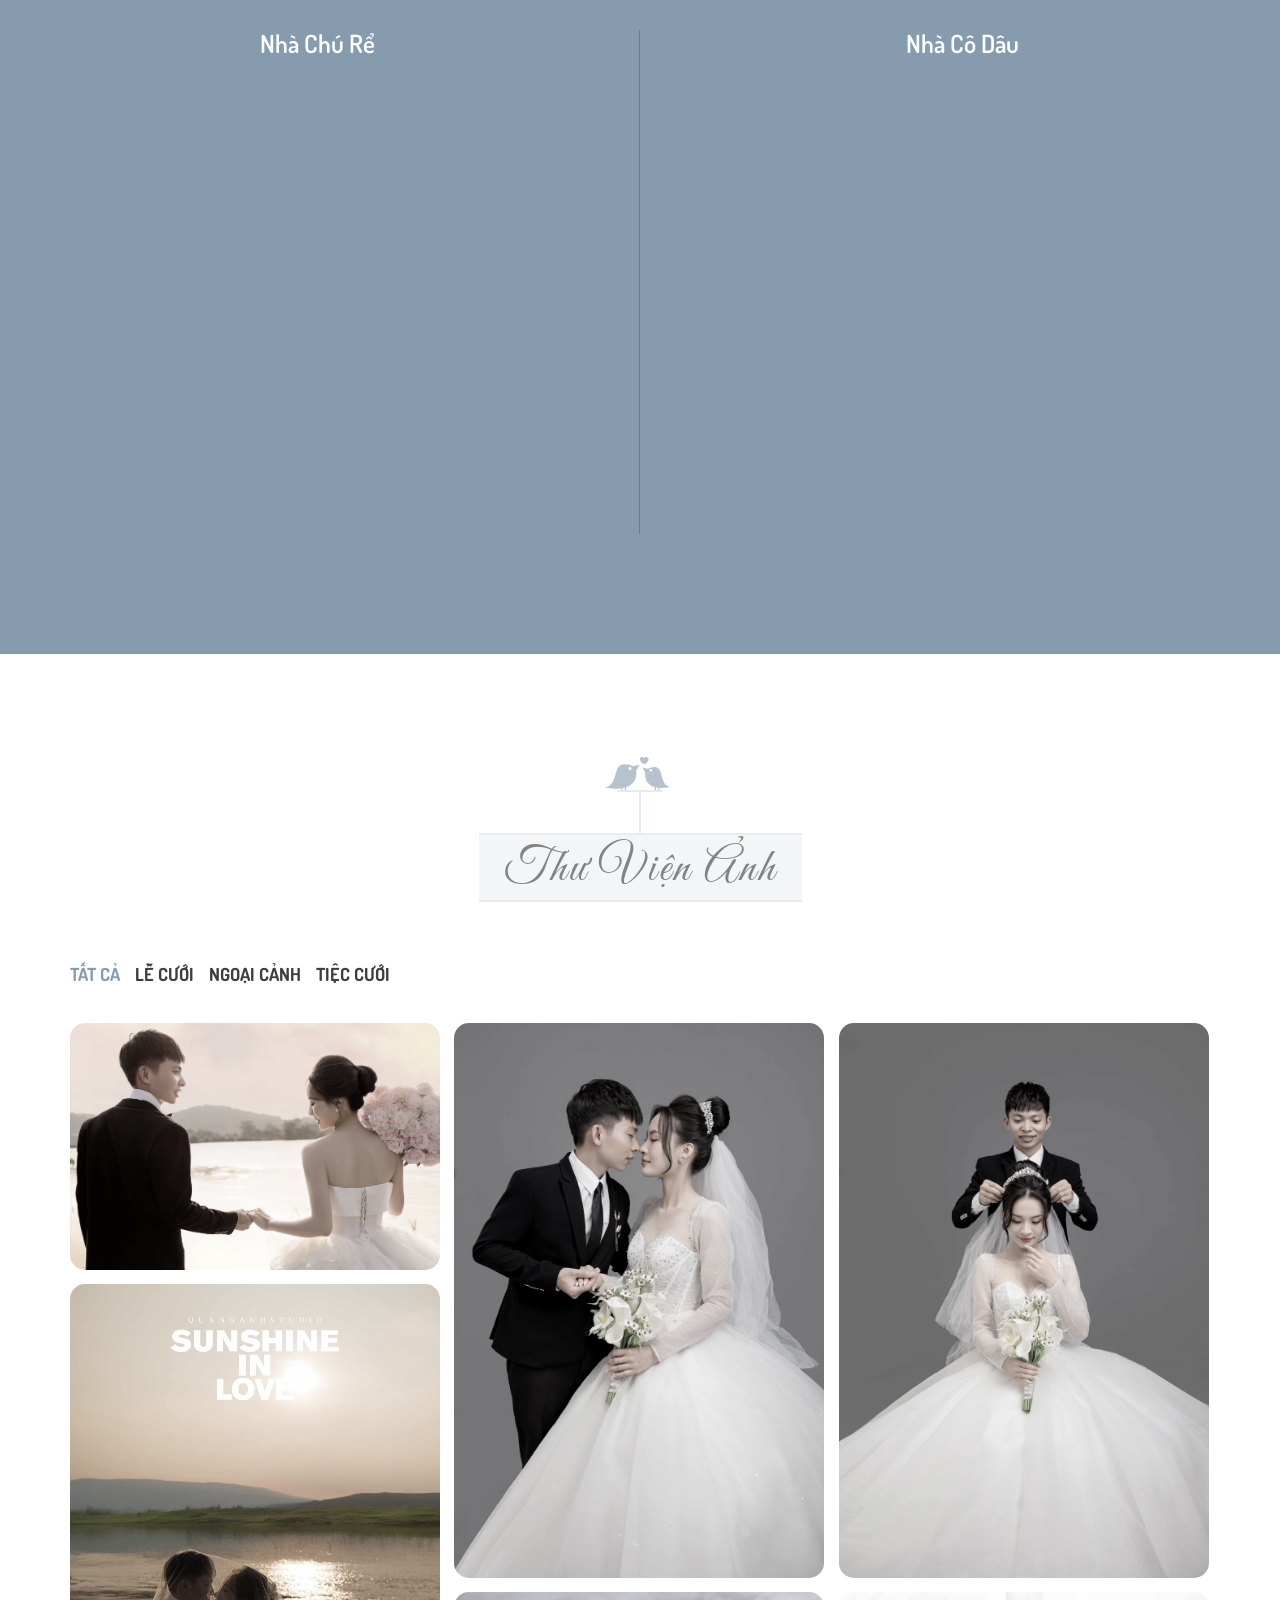
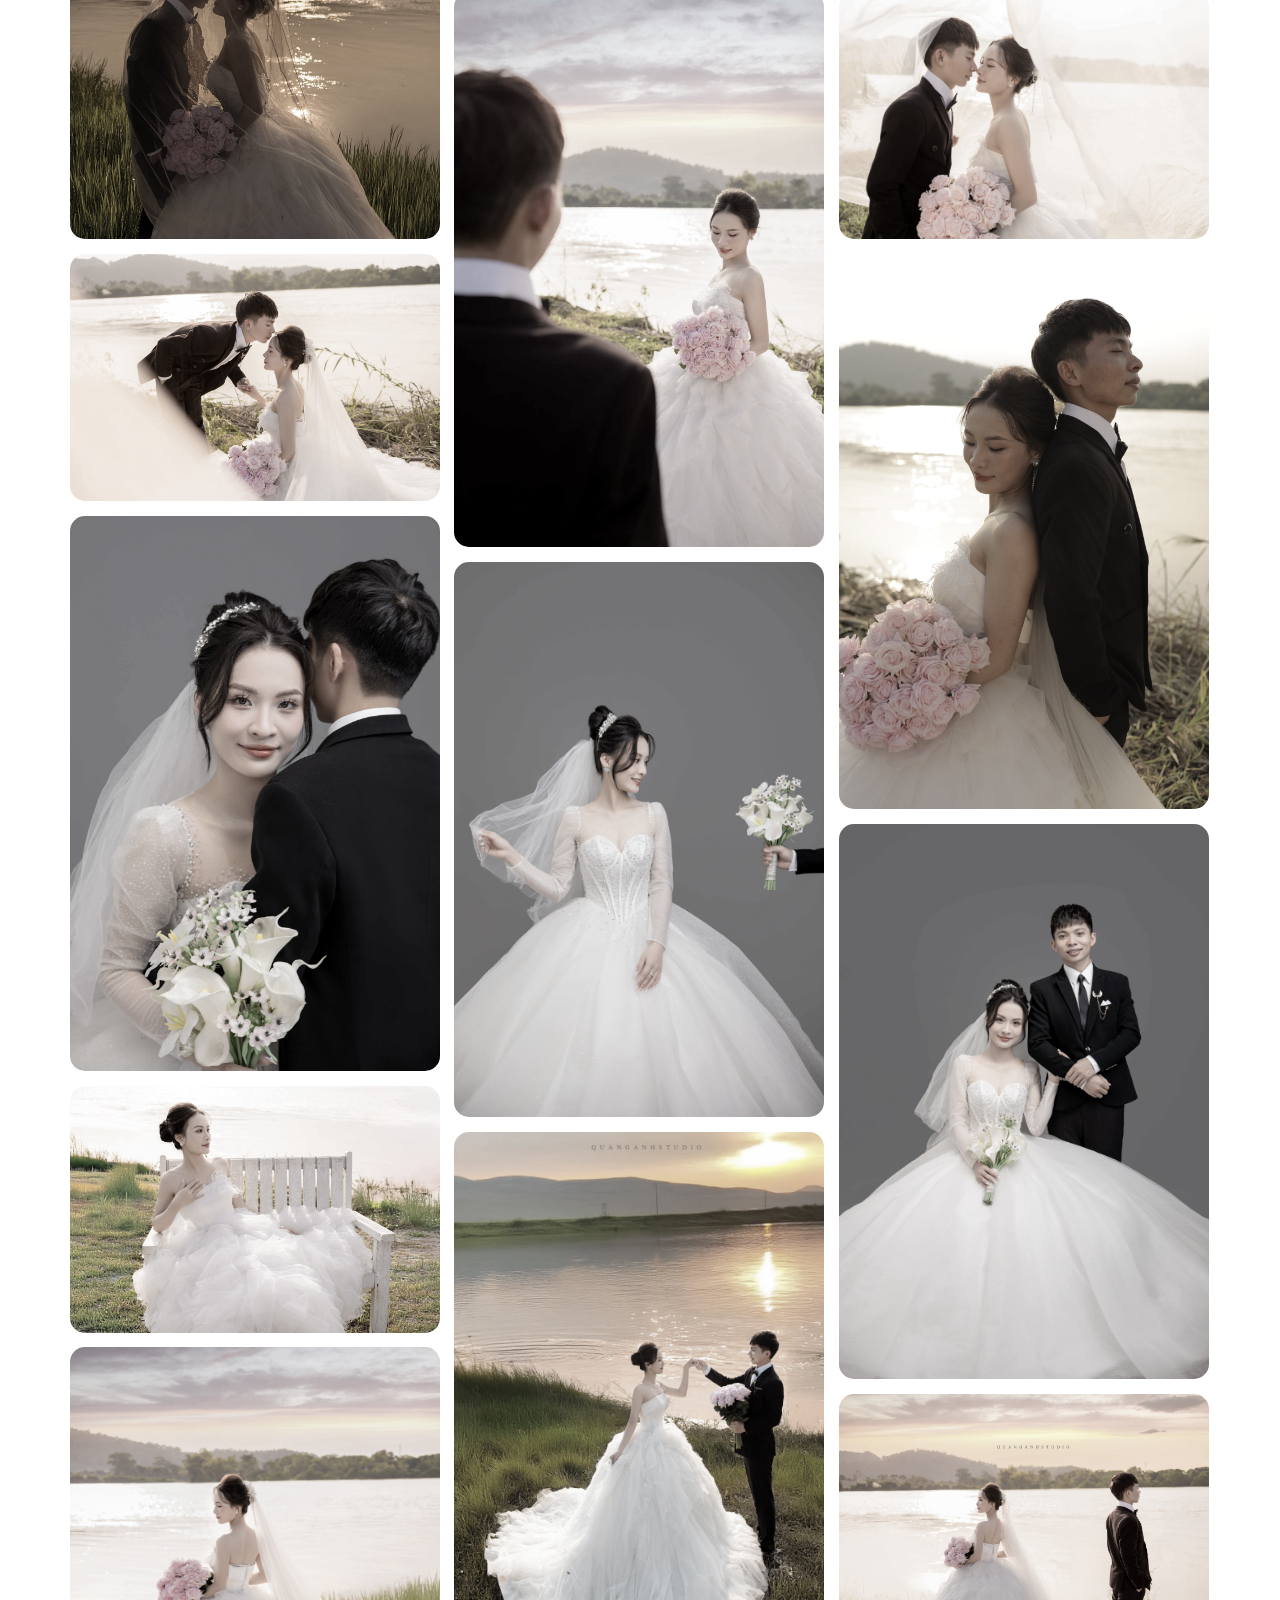
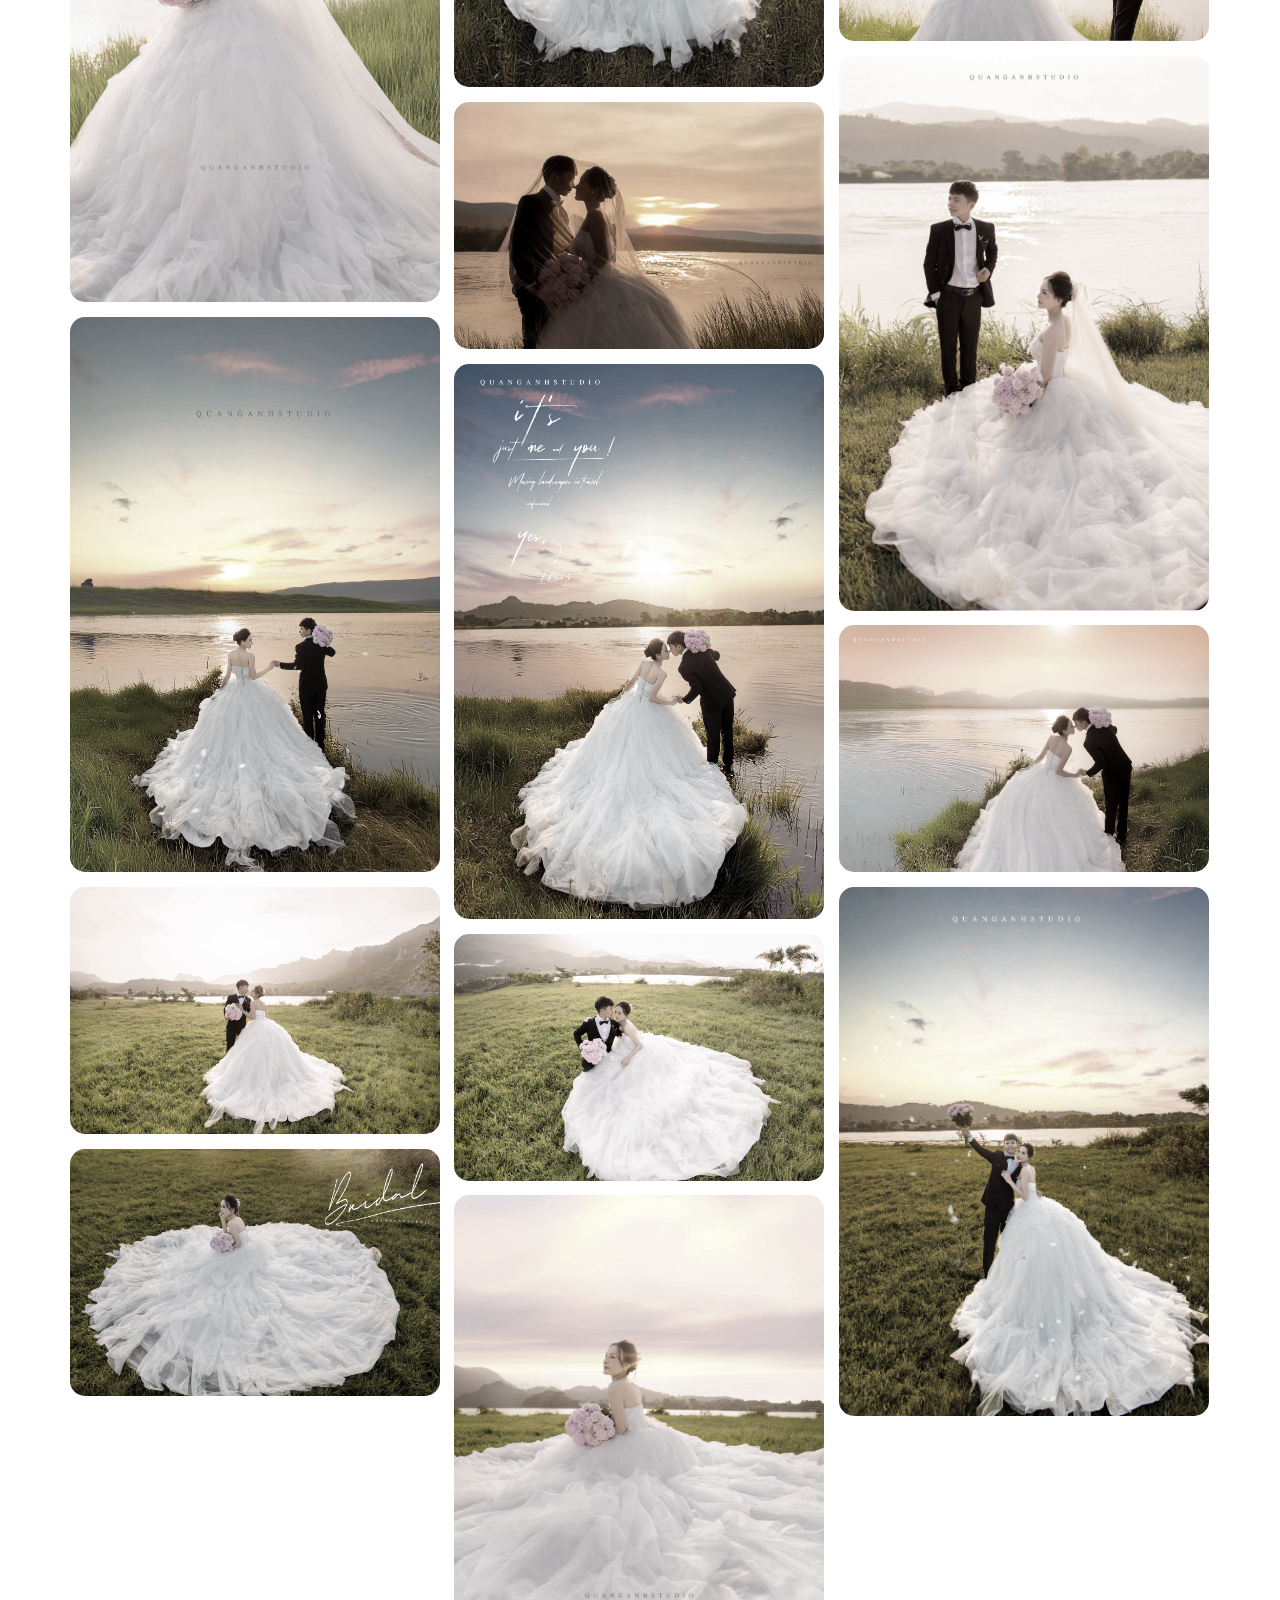
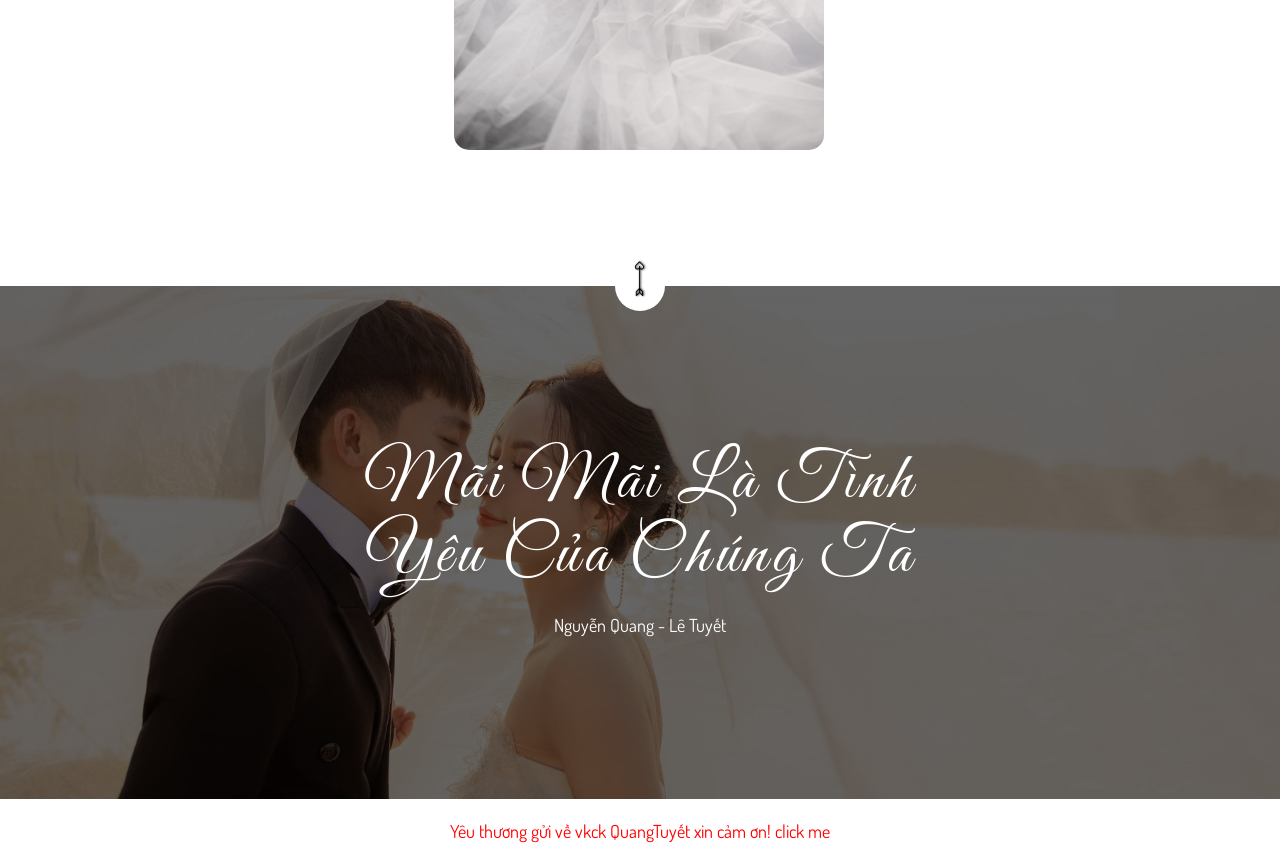
==== commit f7cbc1ea: "Minor" ====
--- a/index.html
+++ b/index.html
@@ -593,9 +593,9 @@
         <!-- end footer -->
 
         <!-- <p style="cursor: pointer;" data-toggle="collapse" data-target="#demo"> Mọi yêu thương gửi về vk ck Quang-Tuyết xin cảm ơn! </p> -->
-        <div style="text-align: center;">
-            <span style="cursor: pointer; color: red;" class="toggle-text" data-toggle="collapse" data-target="#bank">
-                Mọi yêu thương gửi về vkck QuangTuyết xin cảm ơn!
+        <div style="text-align: center; padding: 20px; cursor: pointer;" class="toggle-text" data-toggle="collapse" data-target="#bank">
+            <span style="color: red;">
+                Yêu thương gửi về vkck QuangTuyết xin cảm ơn! click me
             </span>
         </div>
         <div id="bank" class="collapse">
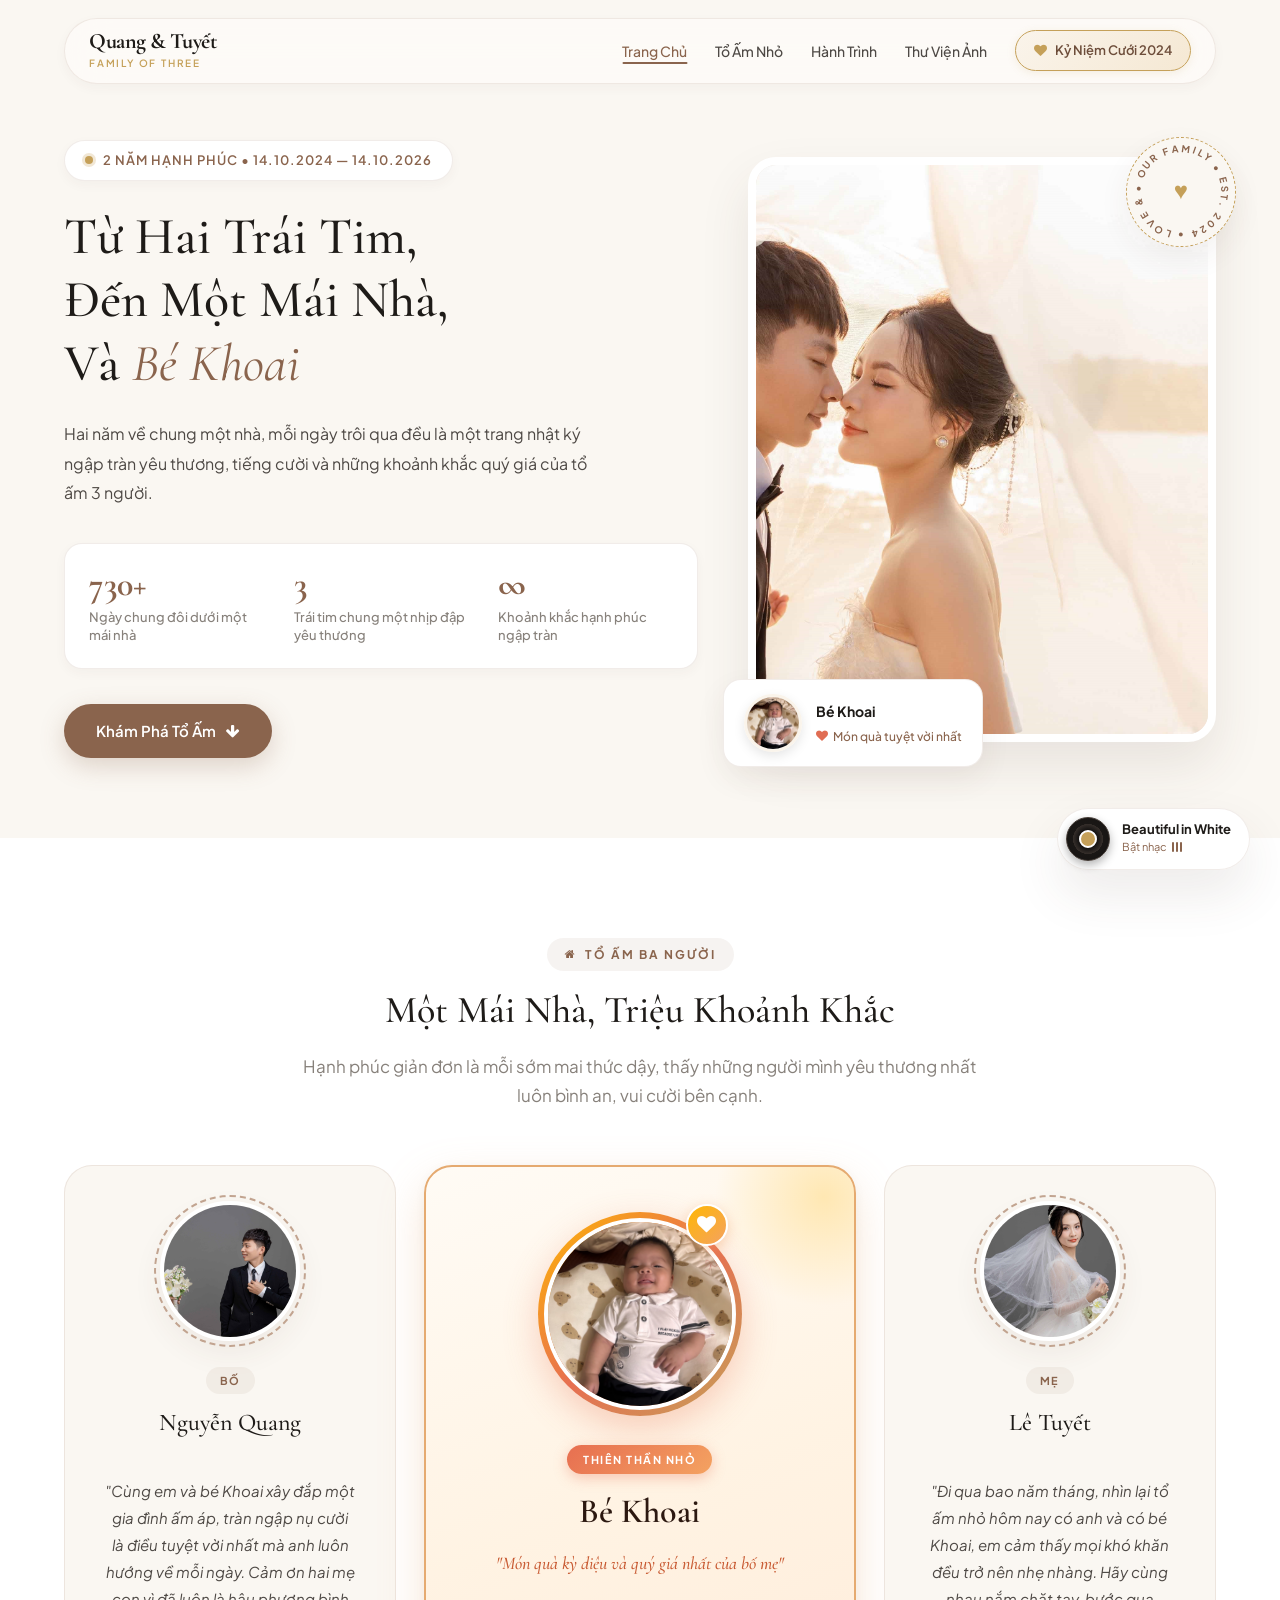
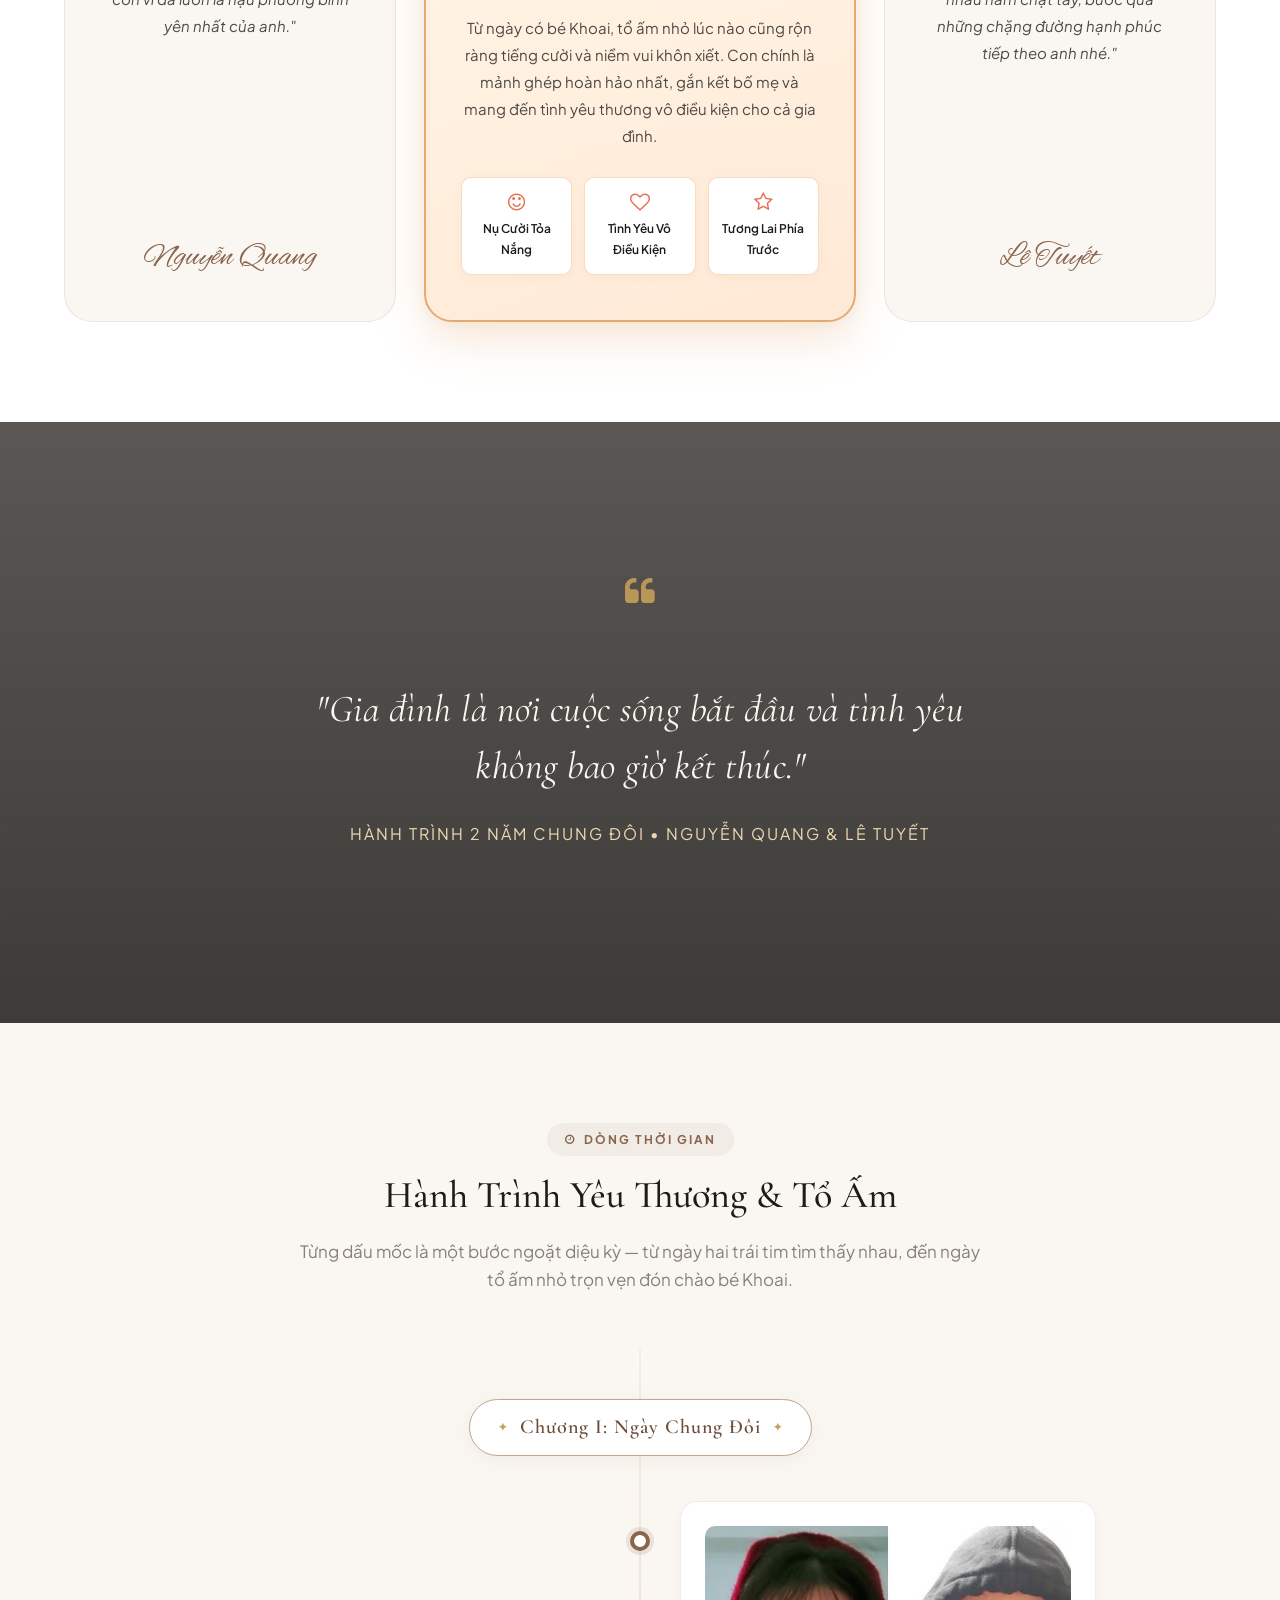
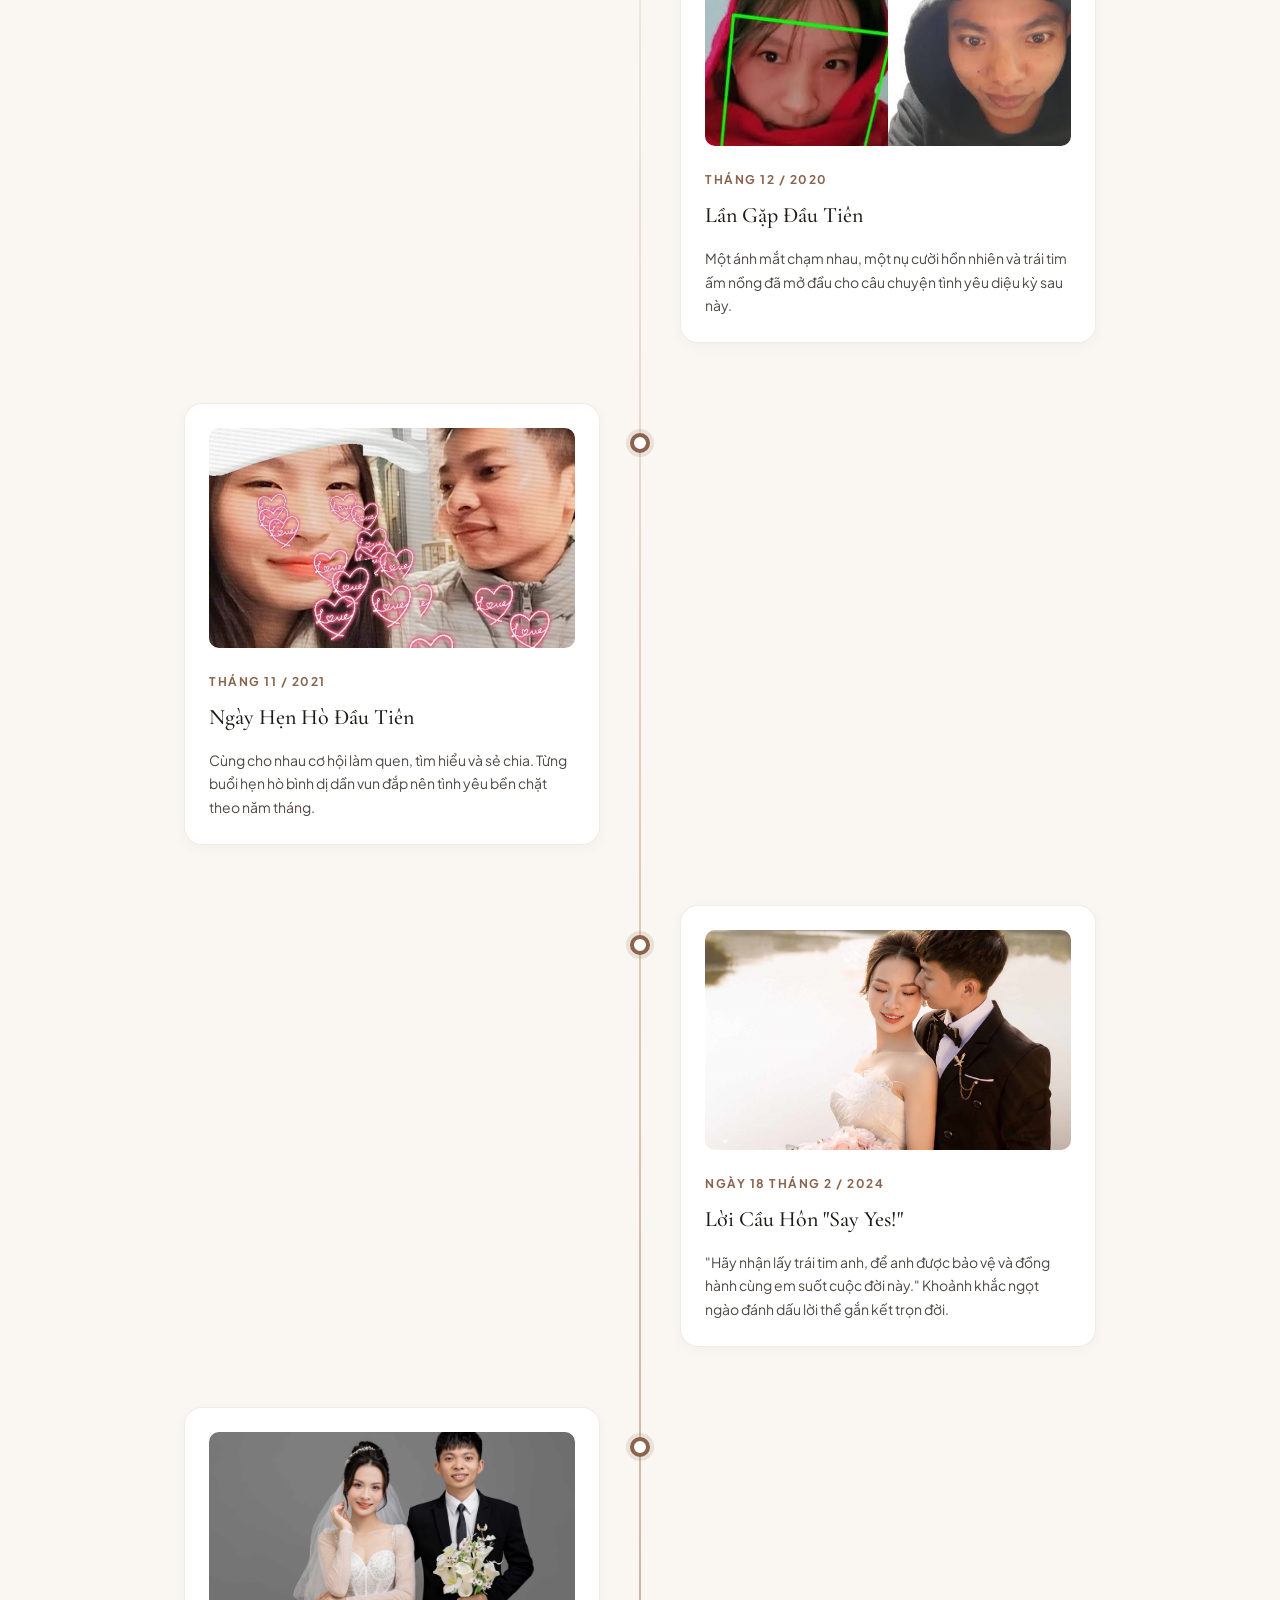
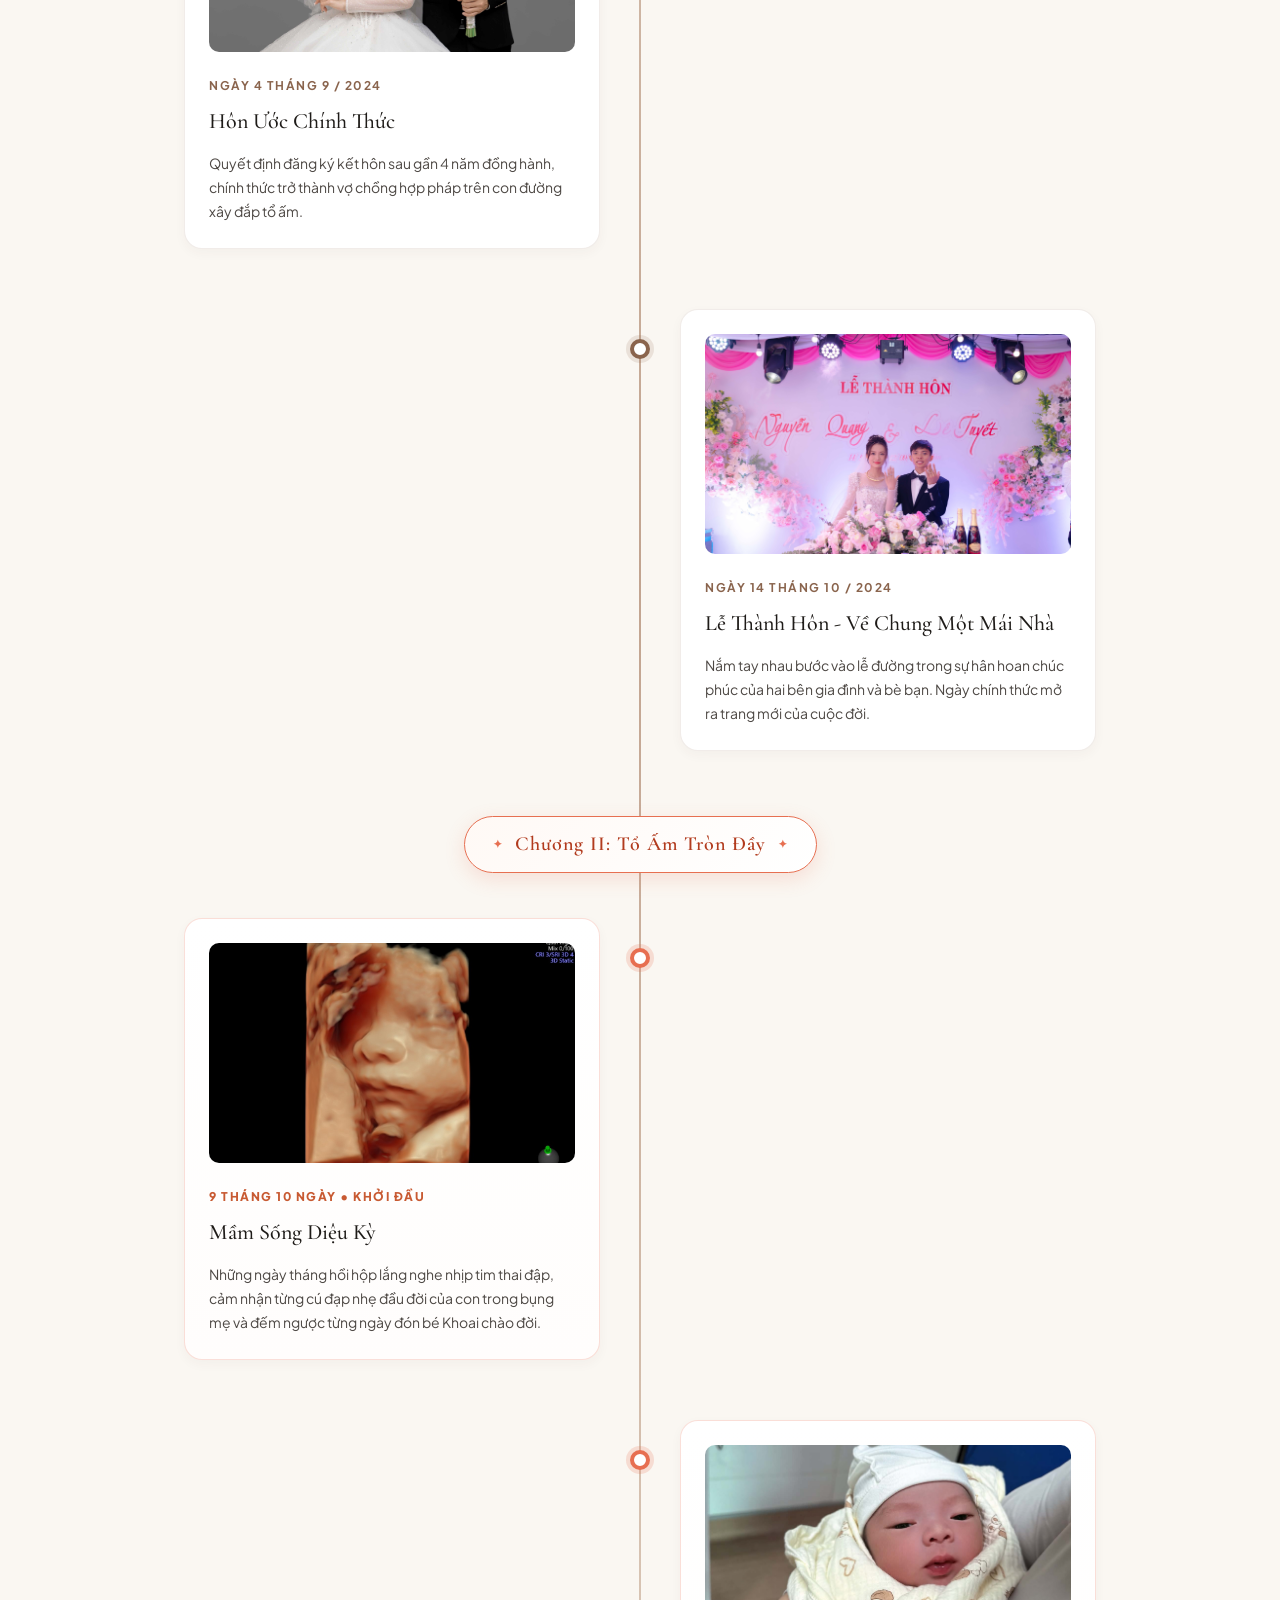
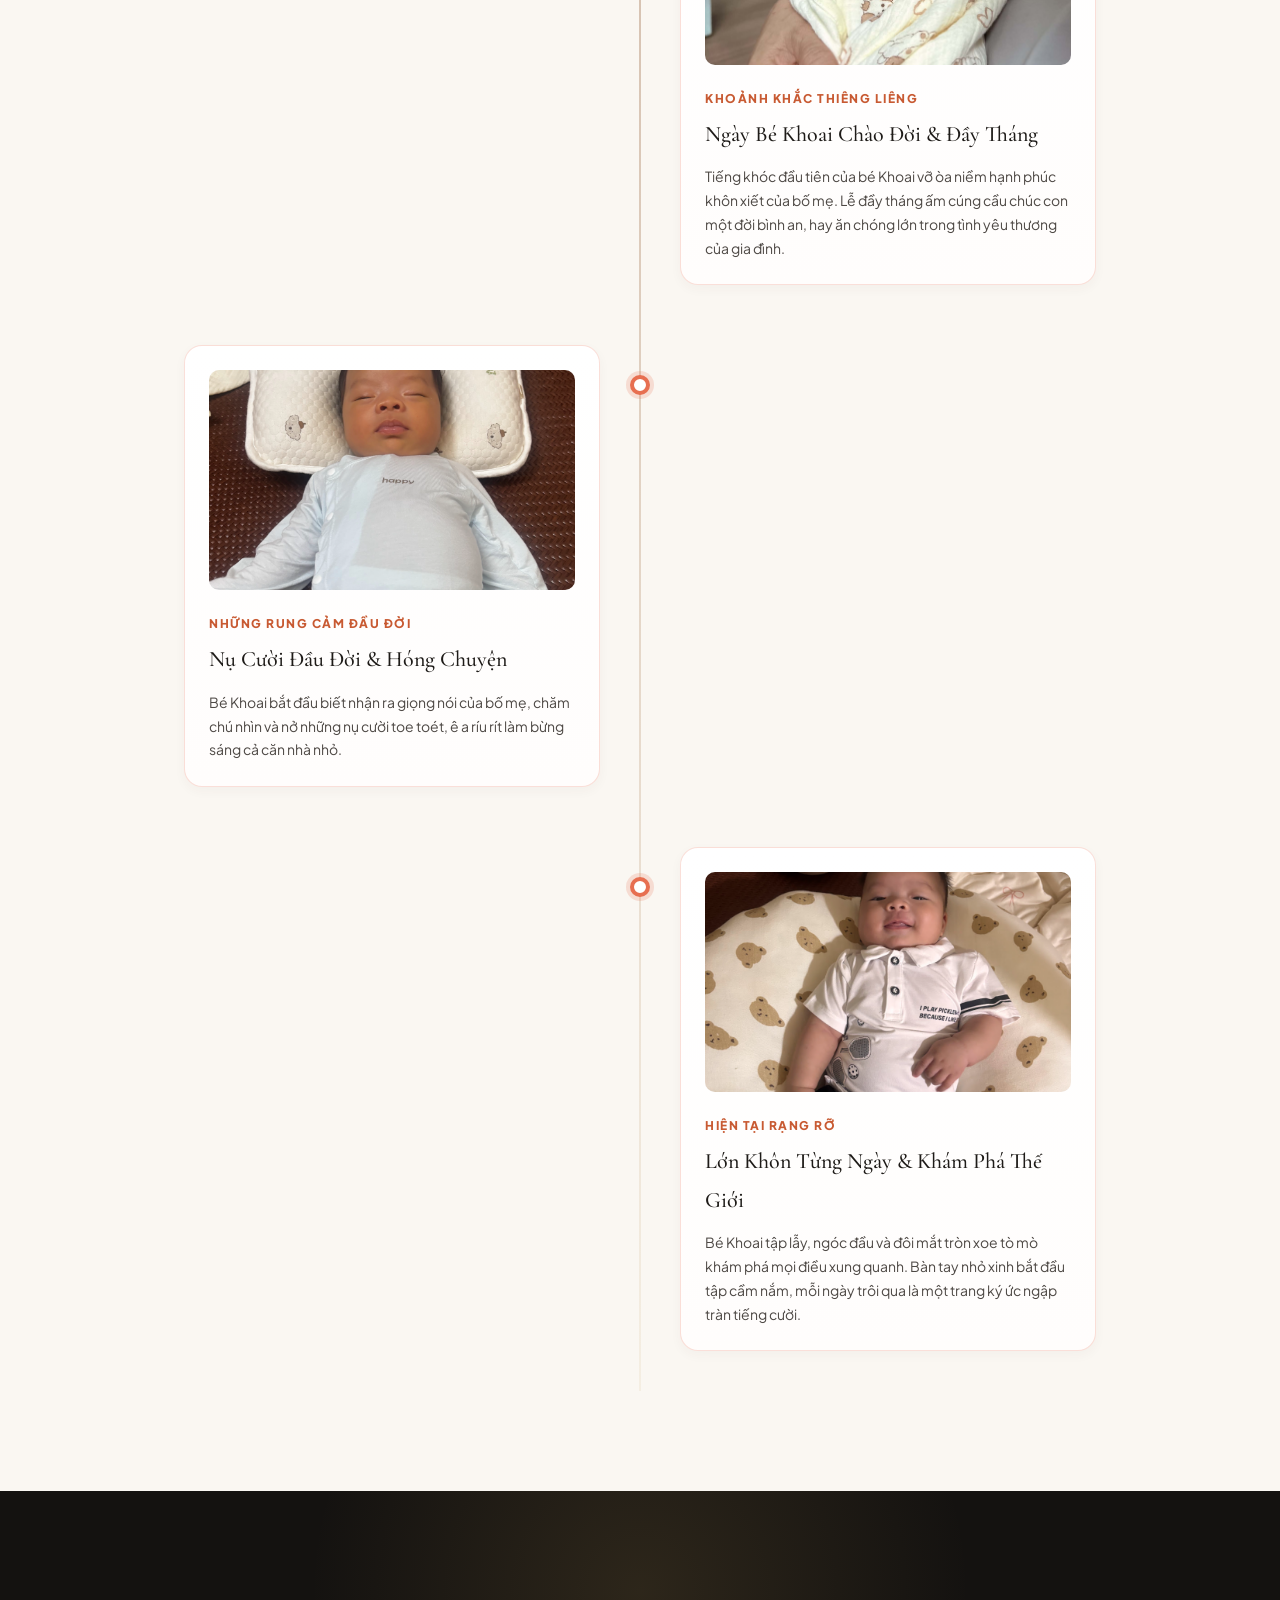
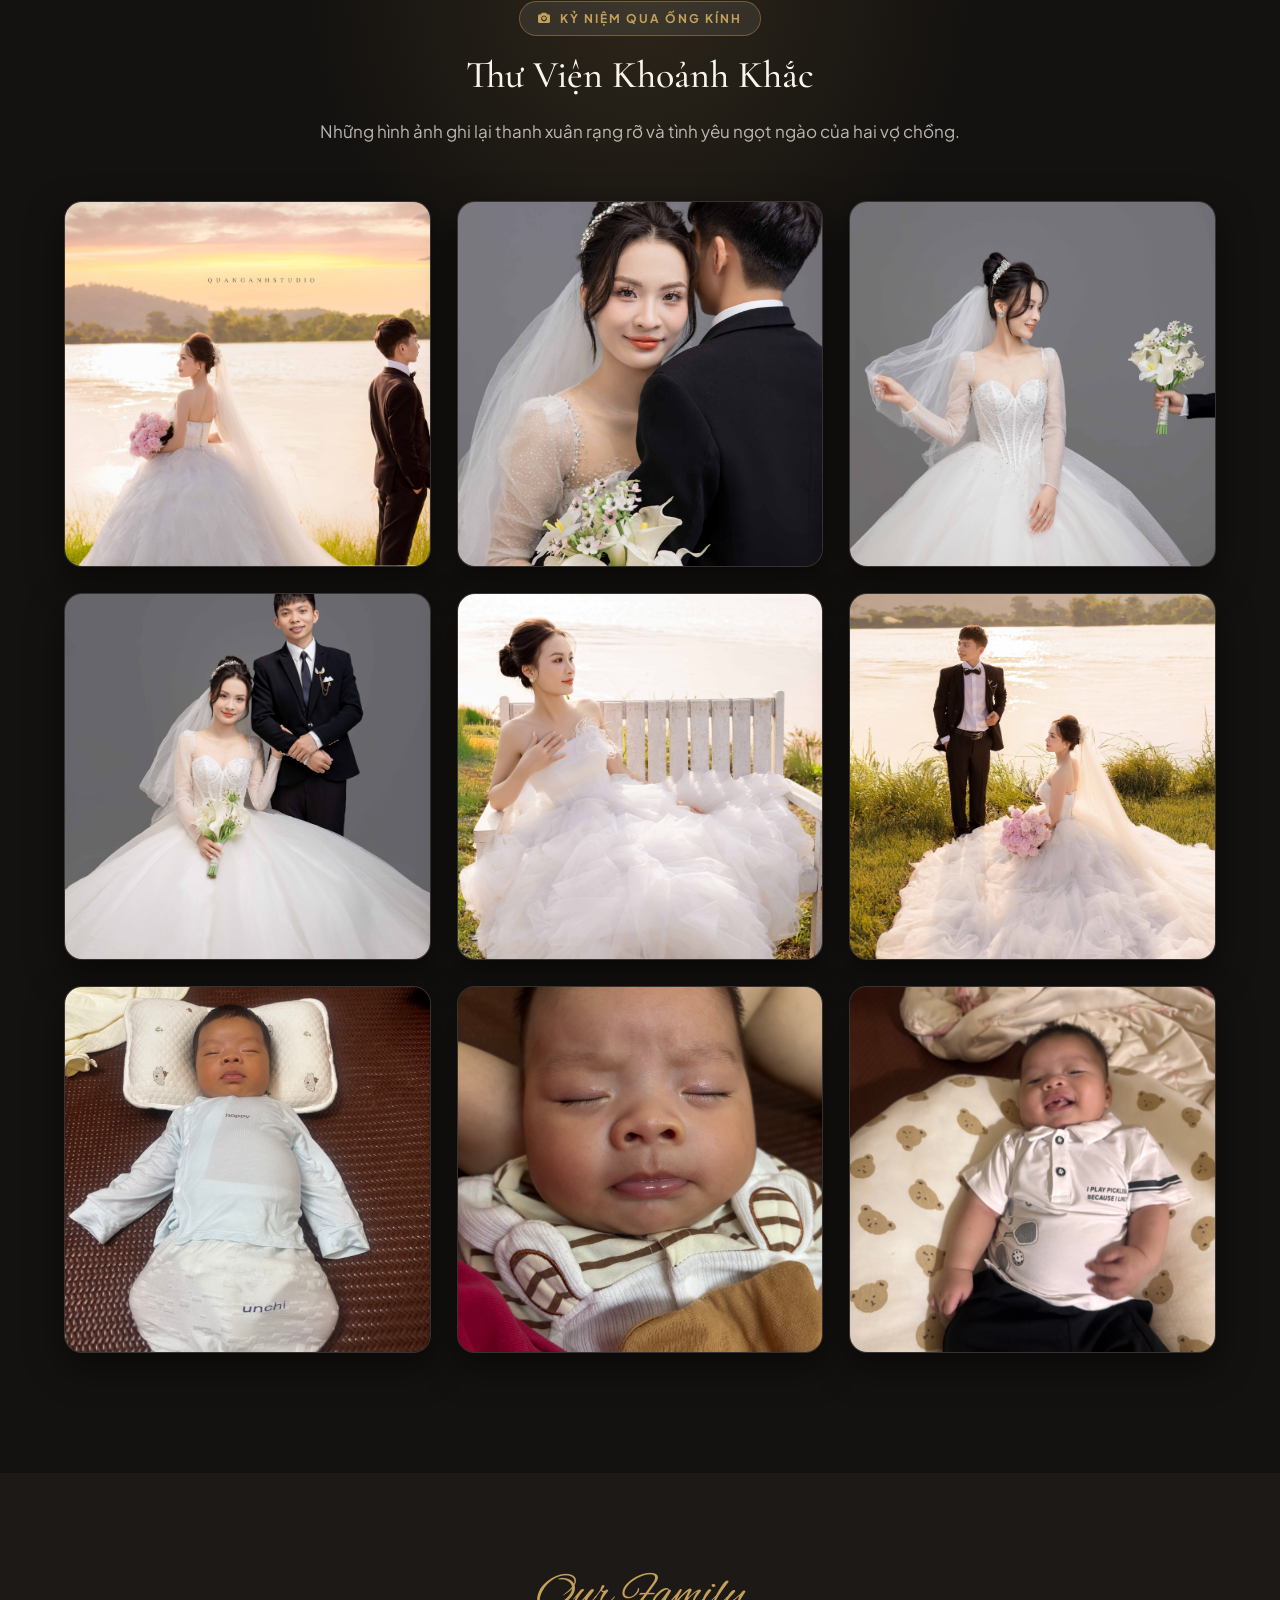
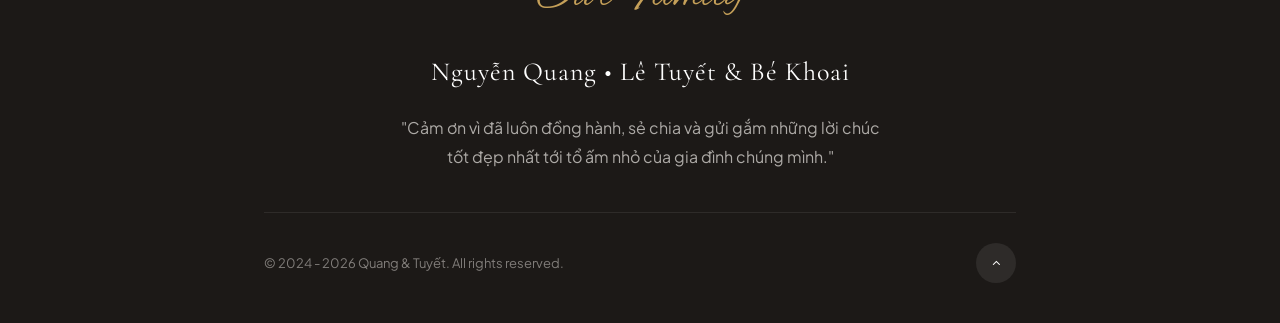
==== commit f763107c: "Add baby" ====
--- a/index.html
+++ b/index.html
@@ -1,660 +1,885 @@
 <!DOCTYPE html>
-<html lang="en">
+<html lang="vi">
 <head>
-    <!-- Meta Tags -->
     <meta charset="utf-8">
     <meta http-equiv="X-UA-Compatible" content="IE=edge">
     <meta name="viewport" content="width=device-width, initial-scale=1">
-    <meta property="og:title" content="Nguyễn Quang ft Lê Tuyết"/>
-    <meta property="og:image" content="https://ourwedding.fun/images/gallery/LCA07421.jpeg"/>
+    <meta property="og:title" content="Tổ Ấm Nhỏ - Nguyễn Quang & Lê Tuyết"/>
+    <meta property="og:image" content="https://ourwedding.fun/images/family/hero-family.jpg"/>
     <meta property="og:url" content="http://ourwedding.fun/"/>
-    <meta property="og:site_name" content="Nguyễn Quang ft Lê Tuyết"/>
-    <meta property="og:description" content="Chúng ta sinh ra là để dành cho nhau, hãy tạo dựng nên một cuộc sống mới tràn ngập tiếng cười, hạnh phúc viên mãn nhé. Happy Wedding."/>
-
-    <!-- Page Title -->
-    <title> Lovely Wedding </title>
-
-    <!-- Favicon and Touch Icons -->
+    <meta property="og:site_name" content="Tổ Ấm Nhỏ - Quang & Tuyết"/>
+    <meta property="og:description" content="Hành trình yêu thương và tổ ấm nhỏ 3 thành viên của Nguyễn Quang - Lê Tuyết cùng bé Khoai."/>
+
+    <title>Tổ Ấm Nhỏ • Quang, Tuyết & Bé Khoai - Family Journey</title>
+
+    <!-- Favicon -->
     <link href="images/favicon/favicon.png" rel="shortcut icon" type="image/png">
     <link href="images/favicon/apple-touch-icon.png" rel="apple-touch-icon">
-    <link href="images/favicon/apple-touch-icon-72x72.png" rel="apple-touch-icon" sizes="72x72">
-    <link href="images/favicon/apple-touch-icon-114x114.png" rel="apple-touch-icon" sizes="114x114">
-    <link href="images/favicon/apple-touch-icon-144x144.png" rel="apple-touch-icon" sizes="144x144">
 
     <!-- Icon fonts -->
     <link href="css/font-awesome.min.css" rel="stylesheet">
-    <link href="css/flaticon.css" rel="stylesheet">
-
-    <!-- Bootstrap core CSS -->
-    <link href="css/bootstrap.min.css" rel="stylesheet">
-
-    <!-- Plugins for this template -->
-    <link href="css/animate.min.css" rel="stylesheet">
-    <link href="css/owl.carousel.css" rel="stylesheet">
-    <link href="css/owl.theme.css" rel="stylesheet">
-    <link href="css/slick.css" rel="stylesheet">
-    <link href="css/slick-theme.css" rel="stylesheet">
-    <link href="css/owl.transitions.css" rel="stylesheet">
-    <link href="css/jquery.fancybox.css" rel="stylesheet">
-    <link href="css/magnific-popup.css" rel="stylesheet">
-
-    <!-- Custom styles for this template -->
-    <link href="css/style.css" rel="stylesheet">
-
-    <!-- HTML5 shim and Respond.js for IE8 support of HTML5 elements and media queries -->
-    <!--[if lt IE 9]>
-    <script src="https://oss.maxcdn.com/html5shiv/3.7.3/html5shiv.min.js"></script>
-    <script src="https://oss.maxcdn.com/respond/1.4.2/respond.min.js"></script>
-    <![endif]-->
+    
+    <!-- Modern Editorial Design System -->
+    <link href="css/modern-editorial.css" rel="stylesheet">
 </head>
 
-<body id="home">
-    <!-- start page-wrapper -->
-    <div class="page-wrapper">
-
-        <!-- start preloader -->
-        <div class="preloader">
-            <div class="inner">
-                <span class="icon"><i class="fi flaticon-two"></i></span>
-            </div>
-        </div>
-        <!-- end preloader -->
-
-        <!-- strat music-box -->
-        <div class="music-box">
-            <button id="music"  onclick="document.getElementById('player').play()" class="music-box-toggle-btn">
-                <i class="fa fa-music"></i>
+<body id="top" class="modern-editorial-body">
+
+    <!-- ==========================================================================
+       1. FLOATING FROSTED NAVBAR
+       ========================================================================== -->
+    <header class="editorial-nav-wrapper" id="main-nav-wrapper">
+        <div class="editorial-nav-container">
+            <nav class="editorial-nav">
+                <div class="editorial-brand">
+                    <a href="#top">Quang & Tuyết</a>
+                    <span class="brand-sub">Family of Three</span>
+                </div>
+
+                <ul class="editorial-menu" id="editorial-menu">
+                    <li><a href="#top" class="active">Trang Chủ</a></li>
+                    <li><a href="#family">Tổ Ấm Nhỏ</a></li>
+                    <li><a href="#story">Hành Trình</a></li>
+                    <li><a href="#gallery">Thư Viện Ảnh</a></li>
+                    <li>
+                        <a href="wedding.html" class="btn-archive-link" title="Xem lại trang web đám cưới ngày 14/10/2024">
+                            <i class="fa fa-heart"></i> Kỷ Niệm Cưới 2024
+                        </a>
+                    </li>
+                </ul>
+
+                <button class="mobile-nav-toggle" id="mobile-nav-toggle" aria-label="Toggle navigation">
+                    <i class="fa fa-bars"></i>
+                </button>
+            </nav>
+        </div>
+    </header>
+
+
+    <!-- ==========================================================================
+       2. HERO MAGAZINE EDITORIAL SECTION
+       ========================================================================== -->
+    <section class="editorial-hero">
+        <div class="editorial-hero-container">
+            <!-- Left Column: Storytelling & Stats -->
+            <div class="hero-content-col">
+                <div class="hero-pill-badge">
+                    <span class="dot"></span>
+                    <span>2 NĂM HẠNH PHÚC • 14.10.2024 — 14.10.2026</span>
+                </div>
+
+                <h1 class="hero-main-title">
+                    Từ Hai Trái Tim,<br>
+                    Đến Một Mái Nhà,<br>
+                    Và <span class="italic-highlight">Bé Khoai</span>
+                </h1>
+
+                <p class="hero-lead-text">
+                    Hai năm về chung một nhà, mỗi ngày trôi qua đều là một trang nhật ký ngập tràn yêu thương, tiếng cười và những khoảnh khắc quý giá của tổ ấm 3 người.
+                </p>
+
+                <!-- Metric stats bar -->
+                <div class="hero-stats-row">
+                    <div class="hero-stat-item">
+                        <div class="stat-num">730+</div>
+                        <div class="stat-label">Ngày chung đôi dưới một mái nhà</div>
+                    </div>
+                    <div class="hero-stat-item">
+                        <div class="stat-num">3</div>
+                        <div class="stat-label">Trái tim chung một nhịp đập yêu thương</div>
+                    </div>
+                    <div class="hero-stat-item">
+                        <div class="stat-num">∞</div>
+                        <div class="stat-label">Khoảnh khắc hạnh phúc ngập tràn</div>
+                    </div>
+                </div>
+
+                <!-- Actions -->
+                <div class="hero-actions">
+                    <a href="#family" class="btn-primary-editorial">
+                        <span>Khám Phá Tổ Ấm</span>
+                        <i class="fa fa-arrow-down"></i>
+                    </a>
+                </div>
+            </div>
+
+            <!-- Right Column: Magazine Visual Collage -->
+            <div class="hero-visual-col">
+                <div class="main-img-card">
+                    <img src="images/family/hero-family.jpg" alt="Gia đình Quang Tuyết">
+                </div>
+
+                <!-- Rotating Seal Stamp -->
+                <div class="editorial-stamp">
+                    <svg viewBox="0 0 100 100">
+                        <path id="stamp-curve" d="M 50, 50 m -37, 0 a 37,37 0 1,1 74,0 a 37,37 0 1,1 -74,0" fill="transparent"/>
+                        <text font-size="8.8" font-family="'Plus Jakarta Sans', sans-serif" font-weight="700" fill="#8A644D" letter-spacing="2.2">
+                            <textPath xlink:href="#stamp-curve">
+                                • OUR FAMILY • EST. 2024 • LOVE & JOY
+                            </textPath>
+                        </text>
+                    </svg>
+                    <span class="stamp-center">♥</span>
+                </div>
+
+                <!-- Floating Baby Sticker -->
+                <div class="floating-baby-sticker">
+                    <img src="images/family/baby.jpg" alt="Bé Khoai" class="baby-thumb">
+                    <div class="sticker-info">
+                        <h5>Bé Khoai</h5>
+                        <p><i class="fa fa-heart"></i> Món quà tuyệt vời nhất</p>
+                    </div>
+                </div>
+            </div>
+        </div>
+    </section>
+
+
+    <!-- ==========================================================================
+       3. BENTO GRID - TỔ ẤM BA NGƯỜI (#family)
+       ========================================================================== -->
+    <section class="editorial-family-section" id="family">
+        <div class="bento-container">
+            <div class="editorial-section-header">
+                <div class="editorial-tag">
+                    <i class="fa fa-home"></i> Tổ Ấm Ba Người
+                </div>
+                <h2 class="editorial-title">Một Mái Nhà, Triệu Khoảnh Khắc</h2>
+                <p class="editorial-subtitle">
+                    Hạnh phúc giản đơn là mỗi sớm mai thức dậy, thấy những người mình yêu thương nhất luôn bình an, vui cười bên cạnh.
+                </p>
+            </div>
+
+            <div class="bento-grid">
+                <!-- Card 1: Bố Nguyễn Quang -->
+                <div class="bento-card parent-card">
+                    <div class="parent-img-frame">
+                        <img src="images/family/dad.jpg" alt="Bố Nguyễn Quang">
+                    </div>
+                    <div class="parent-header">
+                        <span class="parent-role-badge">Bố</span>
+                        <h3>Nguyễn Quang</h3>
+                    </div>
+                    <p class="parent-vow">
+                        "Cùng em và bé Khoai xây đắp một gia đình ấm áp, tràn ngập nụ cười là điều tuyệt vời nhất mà anh luôn hướng về mỗi ngày. Cảm ơn hai mẹ con vì đã luôn là hậu phương bình yên nhất của anh."
+                    </p>
+                    <div class="parent-signature">Nguyễn Quang</div>
+                </div>
+
+                <!-- Card 2: Bé Khoai (Center & Largest) -->
+                <div class="bento-card bento-card-baby">
+                    <div class="baby-glow-circle">
+                        <img src="images/family/baby.jpg" alt="Bé Khoai">
+                        <div class="baby-crown-badge">
+                            <i class="fa fa-heart"></i>
+                        </div>
+                    </div>
+                    <div class="parent-header">
+                        <span class="parent-role-badge">Thiên Thần Nhỏ</span>
+                        <h3>Bé Khoai</h3>
+                    </div>
+                    <span class="baby-tagline">"Món quà kỳ diệu và quý giá nhất của bố mẹ"</span>
+                    <p class="baby-intro-text">
+                        Từ ngày có bé Khoai, tổ ấm nhỏ lúc nào cũng rộn ràng tiếng cười và niềm vui khôn xiết. Con chính là mảnh ghép hoàn hảo nhất, gắn kết bố mẹ và mang đến tình yêu thương vô điều kiện cho cả gia đình.
+                    </p>
+                    <div class="baby-pill-highlights">
+                        <div class="baby-highlight-box">
+                            <i class="fa fa-smile-o"></i>
+                            <span>Nụ Cười Tỏa Nắng</span>
+                        </div>
+                        <div class="baby-highlight-box">
+                            <i class="fa fa-heart-o"></i>
+                            <span>Tình Yêu Vô Điều Kiện</span>
+                        </div>
+                        <div class="baby-highlight-box">
+                            <i class="fa fa-star-o"></i>
+                            <span>Tương Lai Phía Trước</span>
+                        </div>
+                    </div>
+                </div>
+
+                <!-- Card 3: Mẹ Lê Tuyết -->
+                <div class="bento-card parent-card">
+                    <div class="parent-img-frame">
+                        <img src="images/family/mom.jpg" alt="Mẹ Lê Tuyết">
+                    </div>
+                    <div class="parent-header">
+                        <span class="parent-role-badge">Mẹ</span>
+                        <h3>Lê Tuyết</h3>
+                    </div>
+                    <p class="parent-vow">
+                        "Đi qua bao năm tháng, nhìn lại tổ ấm nhỏ hôm nay có anh và có bé Khoai, em cảm thấy mọi khó khăn đều trở nên nhẹ nhàng. Hãy cùng nhau nắm chặt tay, bước qua những chặng đường hạnh phúc tiếp theo anh nhé."
+                    </p>
+                    <div class="parent-signature">Lê Tuyết</div>
+                </div>
+            </div>
+        </div>
+    </section>
+
+
+    <!-- ==========================================================================
+       4. INSPIRATIONAL PARALLAX QUOTE BANNER
+       ========================================================================== -->
+    <section class="editorial-quote-banner" style="background-image: url('images/family/quote-bg.jpg');">
+        <div class="quote-banner-container">
+            <span class="quote-ornament"><i class="fa fa-quote-left"></i></span>
+            <blockquote class="quote-banner-text">
+                "Gia đình là nơi cuộc sống bắt đầu và tình yêu không bao giờ kết thúc."
+            </blockquote>
+            <p class="quote-banner-sub">Hành trình 2 năm chung đôi • Nguyễn Quang & Lê Tuyết</p>
+        </div>
+    </section>
+
+
+    <!-- ==========================================================================
+       5. TIMELINE HÀNH TRÌNH YÊU & TỔ ẤM (#story)
+       ========================================================================== -->
+    <section class="editorial-story-section" id="story">
+        <div class="story-container">
+            <div class="editorial-section-header">
+                <div class="editorial-tag">
+                    <i class="fa fa-clock-o"></i> Dòng Thời Gian
+                </div>
+                <h2 class="editorial-title">Hành Trình Yêu Thương & Tổ Ấm</h2>
+                <p class="editorial-subtitle">
+                    Từng dấu mốc là một bước ngoặt diệu kỳ — từ ngày hai trái tim tìm thấy nhau, đến ngày tổ ấm nhỏ trọn vẹn đón chào bé Khoai.
+                </p>
+            </div>
+
+            <div class="modern-timeline">
+                <!-- ================= CHƯƠNG I ================= -->
+                <div class="timeline-chapter-badge">
+                    <span>Chương I: Ngày Chung Đôi</span>
+                </div>
+
+                <!-- Milestone 1 -->
+                <div class="timeline-item left">
+                    <div class="timeline-dot"></div>
+                    <div class="timeline-card">
+                        <div class="timeline-card-img">
+                            <img src="images/family/story-1-meet.jpg" alt="Lần gặp đầu tiên" loading="lazy">
+                        </div>
+                        <span class="timeline-date">Tháng 12 / 2020</span>
+                        <h4>Lần Gặp Đầu Tiên</h4>
+                        <p>Một ánh mắt chạm nhau, một nụ cười hồn nhiên và trái tim ấm nồng đã mở đầu cho câu chuyện tình yêu diệu kỳ sau này.</p>
+                    </div>
+                </div>
+
+                <!-- Milestone 2 -->
+                <div class="timeline-item right">
+                    <div class="timeline-dot"></div>
+                    <div class="timeline-card">
+                        <div class="timeline-card-img">
+                            <img src="images/family/story-2-date.jpg" alt="Ngày hẹn hò đầu tiên" loading="lazy">
+                        </div>
+                        <span class="timeline-date">Tháng 11 / 2021</span>
+                        <h4>Ngày Hẹn Hò Đầu Tiên</h4>
+                        <p>Cùng cho nhau cơ hội làm quen, tìm hiểu và sẻ chia. Từng buổi hẹn hò bình dị dần vun đắp nên tình yêu bền chặt theo năm tháng.</p>
+                    </div>
+                </div>
+
+                <!-- Milestone 3 -->
+                <div class="timeline-item left">
+                    <div class="timeline-dot"></div>
+                    <div class="timeline-card">
+                        <div class="timeline-card-img">
+                            <img src="images/family/story-3-proposal.jpg" alt="Cầu hôn" loading="lazy">
+                        </div>
+                        <span class="timeline-date">Ngày 18 Tháng 2 / 2024</span>
+                        <h4>Lời Cầu Hôn "Say Yes!"</h4>
+                        <p>"Hãy nhận lấy trái tim anh, để anh được bảo vệ và đồng hành cùng em suốt cuộc đời này." Khoảnh khắc ngọt ngào đánh dấu lời thề gắn kết trọn đời.</p>
+                    </div>
+                </div>
+
+                <!-- Milestone 4 -->
+                <div class="timeline-item right">
+                    <div class="timeline-dot"></div>
+                    <div class="timeline-card">
+                        <div class="timeline-card-img">
+                            <img src="images/family/story-4-engagement.jpg" alt="Hôn ước" loading="lazy">
+                        </div>
+                        <span class="timeline-date">Ngày 4 Tháng 9 / 2024</span>
+                        <h4>Hôn Ước Chính Thức</h4>
+                        <p>Quyết định đăng ký kết hôn sau gần 4 năm đồng hành, chính thức trở thành vợ chồng hợp pháp trên con đường xây đắp tổ ấm.</p>
+                    </div>
+                </div>
+
+                <!-- Milestone 5: Ngày cưới -->
+                <div class="timeline-item left">
+                    <div class="timeline-dot"></div>
+                    <div class="timeline-card">
+                        <div class="timeline-card-img">
+                            <img src="images/family/story-5-wedding.jpg" alt="Lễ Thành Hôn" loading="lazy">
+                        </div>
+                        <span class="timeline-date">Ngày 14 Tháng 10 / 2024</span>
+                        <h4>Lễ Thành Hôn - Về Chung Một Mái Nhà</h4>
+                        <p>Nắm tay nhau bước vào lễ đường trong sự hân hoan chúc phúc của hai bên gia đình và bè bạn. Ngày chính thức mở ra trang mới của cuộc đời.</p>
+                    </div>
+                </div>
+
+                <!-- ================= CHƯƠNG II ================= -->
+                <div class="timeline-chapter-badge chapter-2">
+                    <span>Chương II: Tổ Ấm Tròn Đầy</span>
+                </div>
+
+                <!-- Baby Milestone 1: 9 tháng 10 ngày -->
+                <div class="timeline-item right timeline-baby">
+                    <div class="timeline-dot"></div>
+                    <div class="timeline-card">
+                        <div class="timeline-card-img">
+                            <img src="images/family/story-6-pregnancy.jpg" alt="Mầm sống diệu kỳ" loading="lazy">
+                        </div>
+                        <span class="timeline-date">9 Tháng 10 Ngày • Khởi Đầu</span>
+                        <h4>Mầm Sống Diệu Kỳ</h4>
+                        <p>Những ngày tháng hồi hộp lắng nghe nhịp tim thai đập, cảm nhận từng cú đạp nhẹ đầu đời của con trong bụng mẹ và đếm ngược từng ngày đón bé Khoai chào đời.</p>
+                    </div>
+                </div>
+
+                <!-- Baby Milestone 2: Ngày con chào đời & đầy tháng -->
+                <div class="timeline-item left timeline-baby">
+                    <div class="timeline-dot"></div>
+                    <div class="timeline-card">
+                        <div class="timeline-card-img">
+                            <img src="images/family/story-7-newborn.jpg" alt="Ngày bé Khoai chào đời" loading="lazy">
+                        </div>
+                        <span class="timeline-date">Khoảnh Khắc Thiêng Liêng</span>
+                        <h4>Ngày Bé Khoai Chào Đời & Đầy Tháng</h4>
+                        <p>Tiếng khóc đầu tiên của bé Khoai vỡ òa niềm hạnh phúc khôn xiết của bố mẹ. Lễ đầy tháng ấm cúng cầu chúc con một đời bình an, hay ăn chóng lớn trong tình yêu thương của gia đình.</p>
+                    </div>
+                </div>
+
+                <!-- Baby Milestone 3: Nụ cười đầu đời -->
+                <div class="timeline-item right timeline-baby">
+                    <div class="timeline-dot"></div>
+                    <div class="timeline-card">
+                        <div class="timeline-card-img">
+                            <img src="images/family/story-8-smile.jpg" alt="Nụ cười đầu đời" loading="lazy">
+                        </div>
+                        <span class="timeline-date">Những Rung Cảm Đầu Đời</span>
+                        <h4>Nụ Cười Đầu Đời & Hóng Chuyện</h4>
+                        <p>Bé Khoai bắt đầu biết nhận ra giọng nói của bố mẹ, chăm chú nhìn và nở những nụ cười toe toét, ê a ríu rít làm bừng sáng cả căn nhà nhỏ.</p>
+                    </div>
+                </div>
+
+                <!-- Baby Milestone 4: Khám phá & Lớn khôn -->
+                <div class="timeline-item left timeline-baby">
+                    <div class="timeline-dot"></div>
+                    <div class="timeline-card">
+                        <div class="timeline-card-img">
+                            <img src="images/family/story-9-growing.jpg" alt="Khám phá thế giới" loading="lazy">
+                        </div>
+                        <span class="timeline-date">Hiện Tại Rạng Rỡ</span>
+                        <h4>Lớn Khôn Từng Ngày & Khám Phá Thế Giới</h4>
+                        <p>Bé Khoai tập lẫy, ngóc đầu và đôi mắt tròn xoe tò mò khám phá mọi điều xung quanh. Bàn tay nhỏ xinh bắt đầu tập cầm nắm, mỗi ngày trôi qua là một trang ký ức ngập tràn tiếng cười.</p>
+                    </div>
+                </div>
+            </div>
+        </div>
+    </section>
+
+
+    <!-- ==========================================================================
+       6. THƯ VIỆN ẢNH RỰC RỠ (#gallery)
+       ========================================================================== -->
+    <section class="editorial-gallery-section" id="gallery">
+        <div class="gallery-container">
+            <div class="editorial-section-header">
+                <div class="editorial-tag">
+                    <i class="fa fa-camera"></i> Kỷ Niệm Qua Ống Kính
+                </div>
+                <h2 class="editorial-title">Thư Viện Khoảnh Khắc</h2>
+                <p class="editorial-subtitle">
+                    Những hình ảnh ghi lại thanh xuân rạng rỡ và tình yêu ngọt ngào của hai vợ chồng.
+                </p>
+            </div>
+
+            <div class="editorial-gallery-grid">
+                <div class="gallery-photo-card">
+                    <a href="images/family/gallery/1.jpg" class="gallery-lightbox-trigger">
+                        <img src="images/family/gallery/1.jpg" alt="Khoảnh khắc kỷ niệm 1" loading="lazy">
+                        <div class="gallery-photo-overlay">
+                            <span><i class="fa fa-search-plus"></i> Xem ảnh lớn</span>
+                        </div>
+                    </a>
+                </div>
+                <div class="gallery-photo-card">
+                    <a href="images/family/gallery/2.jpg" class="gallery-lightbox-trigger">
+                        <img src="images/family/gallery/2.jpg" alt="Khoảnh khắc kỷ niệm 2" loading="lazy">
+                        <div class="gallery-photo-overlay">
+                            <span><i class="fa fa-search-plus"></i> Xem ảnh lớn</span>
+                        </div>
+                    </a>
+                </div>
+                <div class="gallery-photo-card">
+                    <a href="images/family/gallery/3.jpg" class="gallery-lightbox-trigger">
+                        <img src="images/family/gallery/3.jpg" alt="Khoảnh khắc kỷ niệm 3" loading="lazy">
+                        <div class="gallery-photo-overlay">
+                            <span><i class="fa fa-search-plus"></i> Xem ảnh lớn</span>
+                        </div>
+                    </a>
+                </div>
+                <div class="gallery-photo-card">
+                    <a href="images/family/gallery/4.jpg" class="gallery-lightbox-trigger">
+                        <img src="images/family/gallery/4.jpg" alt="Khoảnh khắc kỷ niệm 4" loading="lazy">
+                        <div class="gallery-photo-overlay">
+                            <span><i class="fa fa-search-plus"></i> Xem ảnh lớn</span>
+                        </div>
+                    </a>
+                </div>
+                <div class="gallery-photo-card">
+                    <a href="images/family/gallery/5.jpg" class="gallery-lightbox-trigger">
+                        <img src="images/family/gallery/5.jpg" alt="Khoảnh khắc kỷ niệm 5" loading="lazy">
+                        <div class="gallery-photo-overlay">
+                            <span><i class="fa fa-search-plus"></i> Xem ảnh lớn</span>
+                        </div>
+                    </a>
+                </div>
+                <div class="gallery-photo-card">
+                    <a href="images/family/gallery/6.jpg" class="gallery-lightbox-trigger">
+                        <img src="images/family/gallery/6.jpg" alt="Khoảnh khắc kỷ niệm 6" loading="lazy">
+                        <div class="gallery-photo-overlay">
+                            <span><i class="fa fa-search-plus"></i> Xem ảnh lớn</span>
+                        </div>
+                    </a>
+                </div>
+                <div class="gallery-photo-card">
+                    <a href="images/family/gallery/7.jpg" class="gallery-lightbox-trigger">
+                        <img src="images/family/gallery/7.jpg" alt="Khoảnh khắc kỷ niệm 7" loading="lazy">
+                        <div class="gallery-photo-overlay">
+                            <span><i class="fa fa-search-plus"></i> Xem ảnh lớn</span>
+                        </div>
+                    </a>
+                </div>
+                <div class="gallery-photo-card">
+                    <a href="images/family/gallery/8.jpg" class="gallery-lightbox-trigger">
+                        <img src="images/family/gallery/8.jpg" alt="Khoảnh khắc kỷ niệm 8" loading="lazy">
+                        <div class="gallery-photo-overlay">
+                            <span><i class="fa fa-search-plus"></i> Xem ảnh lớn</span>
+                        </div>
+                    </a>
+                </div>
+                <div class="gallery-photo-card">
+                    <a href="images/family/gallery/9.jpg" class="gallery-lightbox-trigger">
+                        <img src="images/family/gallery/9.jpg" alt="Khoảnh khắc kỷ niệm 9" loading="lazy">
+                        <div class="gallery-photo-overlay">
+                            <span><i class="fa fa-search-plus"></i> Xem ảnh lớn</span>
+                        </div>
+                    </a>
+                </div>
+            </div>
+        </div>
+    </section>
+
+
+    <!-- ==========================================================================
+       7. EDITORIAL FOOTER
+       ========================================================================== -->
+    <footer class="editorial-footer">
+        <div class="editorial-footer-container">
+            <div class="footer-script-title">Our Family</div>
+            <div class="footer-family-names">Nguyễn Quang • Lê Tuyết & Bé Khoai</div>
+            <p class="footer-quote">
+                "Cảm ơn vì đã luôn đồng hành, sẻ chia và gửi gắm những lời chúc tốt đẹp nhất tới tổ ấm nhỏ của gia đình chúng mình."
+            </p>
+            <div class="footer-bottom-bar">
+                <span>© 2024 - 2026 Quang & Tuyết. All rights reserved.</span>
+                <a href="#top" class="footer-scroll-top" title="Cuộn lên đầu trang">
+                    <i class="fa fa-angle-up"></i>
+                </a>
+            </div>
+        </div>
+    </footer>
+
+
+    <!-- Romantic Snow & Glow Stardust Canvas (Plays with music) -->
+    <canvas id="romantic-snow-canvas" class="romantic-snow-canvas"></canvas>
+
+    <!-- ==========================================================================
+       8. MODERN EDITORIAL LIGHTBOX OVERLAY
+       ========================================================================== -->
+    <div class="editorial-lightbox" id="editorial-lightbox" aria-hidden="true" role="dialog">
+        <div class="lightbox-backdrop" id="lightbox-backdrop"></div>
+        <div class="lightbox-header">
+            <div class="lightbox-counter" id="lightbox-counter">1 / 9</div>
+            <button class="lightbox-close-btn" id="lightbox-close-btn" aria-label="Đóng ảnh (Esc)" title="Đóng (Esc)">
+                <i class="fa fa-times"></i>
             </button>
-            <audio id="player" src="audio/beautiful-in-white.mp3" loop></audio>
-        </div>
-        <!-- end music box -->
-
-
-        <!-- Start header -->
-        <header id="header" class="site-header header-style-2">
-            <nav class="navigation navbar navbar-default">
-                <div class="container">
-                    <div class="navbar-header">
-                        <button type="button" class="open-btn">
-                            <span class="sr-only">Toggle navigation</span>
-                            <span class="icon-bar"></span>
-                            <span class="icon-bar"></span>
-                            <span class="icon-bar"></span>
-                        </button>
-                        <div class="couple-logo">
-                            <h1><a href="#home">Quang <i class="fi flaticon-shape-1"></i>Tuyết</a></h1>
-                        </div>
-                    </div>
-                    <div id="navbar" class="navbar-collapse collapse navbar-right navigation-holder">
-                        <button class="close-navbar"><i class="fa fa-close"></i></button>
-                        <ul class="nav navbar-nav">
-                            <li><a href="#home">Trang Chủ</a></li>
-                            <li><a href="#couple">Hẹn Ước</a></li>
-                            <li><a href="#story">Love Story</a></li>
-                            <li><a href="#events">Sự Kiện</a></li>
-                            <li><a href="#google_map">Google Map</a></li>
-                            <li><a href="#gallery">Thư Viện Ảnh</a></li>
-                            <!-- <li><a href="#video">Video</a></li> -->
-                        </ul>
-                    </div><!-- end of nav-collapse -->
-                </div><!-- end of container -->
-            </nav>
-        </header>
-        <!-- end of header -->
-
-
-        <!-- start of hero -->
-        <section class="hero">
-            <div class="static-hero"></div>
-
-            <div id="spirit-header" class="spirit-header">
-                <canvas id="spirit-canvas"></canvas>
-            </div>
-
-            <div class="wedding-announcement">
-                <div class="couple-name-merried-text">
-                    <h2 class="wow slideInUp" data-wow-duration="1s">Nguyễn Quang - Lê Tuyết</h2>
-                    <div class="married-text wow fadeIn" data-wow-delay="1s">
-                        <h4 class="">
-                        <span class=" wow fadeInUp" data-wow-delay="1.05s">C</span>
-                        <span class=" wow fadeInUp" data-wow-delay="1.10s">h</span>
-                        <span class=" wow fadeInUp" data-wow-delay="1.15s">ú</span>
-                        <span class=" wow fadeInUp" data-wow-delay="1.20s">n</span>
-                        <span class=" wow fadeInUp" data-wow-delay="1.25s">g</span>
-                        <span>&nbsp;</span>
-                        <span class=" wow fadeInUp" data-wow-delay="1.30s">t</span>
-                        <span class=" wow fadeInUp" data-wow-delay="1.35s">a</span>
-                        <span>&nbsp;</span>
-                        <span class=" wow fadeInUp" data-wow-delay="1.40s">s</span>
-                        <span class=" wow fadeInUp" data-wow-delay="1.45s">ẽ</span>
-                        <span>&nbsp;</span>
-                        <span class=" wow fadeInUp" data-wow-delay="1.50s">v</span>
-                        <span class=" wow fadeInUp" data-wow-delay="1.55s">ề</span>
-                        <span>&nbsp;</span>
-                        <span class=" wow fadeInUp" data-wow-delay="1.60s">c</span>
-                        <span class=" wow fadeInUp" data-wow-delay="1.65s">h</span>
-                        <span class=" wow fadeInUp" data-wow-delay="1.70s">u</span>
-                        <span class=" wow fadeInUp" data-wow-delay="1.75s">n</span>
-                        <span class=" wow fadeInUp" data-wow-delay="1.80s">g</span>
-                        <span>&nbsp;</span>
-                        <span class=" wow fadeInUp" data-wow-delay="1.85s">m</span>
-                        <span class=" wow fadeInUp" data-wow-delay="1.90s">ộ</span>
-                        <span class=" wow fadeInUp" data-wow-delay="1.95s">t</span>
-                        <span>&nbsp;</span>
-                        <span class=" wow fadeInUp" data-wow-delay="2.0s">n</span>
-                        <span class=" wow fadeInUp" data-wow-delay="2.05s">h</span>
-                        <span class=" wow fadeInUp" data-wow-delay="2.10s">à</span>
-                        </h4>
-                    </div>
-                    <!-- <i class="fa fa-heart"></i> -->
-                </div>
-
-                <div class="save-the-date">
-                    <h4>Lễ Thành Hôn</h4>
-                    <span class="date">Ngày 14 Tháng 10 Năm 2024</span>
-                </div>
-            </div>
-        </section>
-        <!-- end of hero slider -->
-
-
-        <!-- start wedding-couple-section -->
-        <section class="wedding-couple-section section-padding" id="couple">
-            <div class="container">
-                <div class="row">
-                    <div class="col col-xs-12">
-                        <div class="gb groom">
-                            <div class="img-holder wow fadeInLeftSlow">
-                                <img src="images/couple/LCA7382-01.jpeg" alt class="lazyload">
-                            </div>
-                            <div class="details">
-                                <div class="details-inner">
-                                    <h3>Chú Rể</h3>
-                                    <p>Chúng ta cùng nhau xây dựng một gia đình hạnh phúc và có một cuộc hôn nhân thật đáng sống em nhé . Cảm ơn em vì đã đến yêu thương, tôn trọng anh và cho anh được làm chồng của em <i class="fa fa-heart"></i>.</p>
-                                    <span class="signature">Nguyễn Quang</span>
-                                    <ul class="social-links">
-                                        <li><a href="https://www.facebook.com/nvquangth"><i class="fa fa-facebook"></i></a></li>
-                                        <li><a href="https://www.facebook.com/nvquangth"><i class="fa fa-twitter"></i></a></li>
-                                        <li><a href="https://www.facebook.com/nvquangth"><i class="fa fa-pinterest"></i></a></li>
-                                        <li><a href="https://www.facebook.com/nvquangth"><i class="fa fa-google-plus"></i></a></li>
-                                    </ul>
-                                </div>
-                            </div>
-                        </div>
-                        <div class="gb bride">
-                            <div class="details">
-                                <div class="details-inner">
-                                    <h3>Cô Dâu</h3>
-                                    <p>Sau bao gian nan, thử thách, cuối cùng chúng mình cũng có một cái kết viên mãn bên nhau. Em tôn trọng và tin tưởng sự lựa chọn này của chúng ta. Cuộc sống sau này có thể còn nhiều khó khăn, thử thách nhưng hãy nắm tay nhau vượt qua tất cả nha anh <i class="fa fa-heart"></i>.</p>
-                                    <span class="signature">Lê Tuyết</span>
-                                    <ul class="social-links">
-                                        <li><a href="https://www.facebook.com/profile.php?id=100041354850670"><i class="fa fa-facebook"></i></a></li>
-                                        <li><a href="https://www.facebook.com/profile.php?id=100041354850670"><i class="fa fa-twitter"></i></a></li>
-                                        <li><a href="https://www.facebook.com/profile.php?id=100041354850670"><i class="fa fa-pinterest"></i></a></li>
-                                        <li><a href="https://www.facebook.com/profile.php?id=100041354850670"><i class="fa fa-google-plus"></i></a></li>
-                                    </ul>
-                                </div>
-                            </div>
-                            <div class="img-holder wow fadeInRightSlow">
-                                <img src="images/couple/LCA07438.jpeg" alt class="lazyload">
-                            </div>
-                        </div>
-                    </div>
-                </div> <!-- end row -->
-            </div> <!-- end container -->
-        </section>
-        <!-- end wedding-couple-section -->
-
-
-        <!-- start count-down-section -->
-        <section class="count-down-section section-padding parallax lazyload" style="background-position: 50% -174.9286px !important;" data-bg-image="images/LCA8002.jpeg" data-speed="7">
-            <div class="container">
-                <div class="row">
-                    <!-- Thiệp online -->
-                    <!-- <div class="col col-md-12 col-md-offset-1">
-                        <img style="width: 100%; height: auto;" src="images/thiepcuoi01.jpg" alt="" class="lazyload">
-                    </div> -->
-
-                    <div class="col col-md-4" style="padding-top: 5%;">
-                        <h2><span>Chúng Ta Đang Đếm Ngược.....</span></h2>
-                    </div>
-                    <div class="col col-md-7 col-md-offset-1">
-                        <div class="count-down-clock">
-                            <div id="clock">
-
-                            </div>
-                        </div>
-                    </div>
-                </div> <!-- end row -->
-                
-            </div> <!-- end container -->
-        </section>
-        <!-- end count-down-section -->
-
-        <!-- start story-section -->
-        <section class="story-section section-padding" id="story">
-            <div class="container">
-                <div class="row">
-                    <div class="col col-xs-12">
-                        <div class="section-title">
-                            <div class="vertical-line"><span><i class="fi flaticon-two"></i></span></div>
-                            <h2>Chuyện Tình Của Chúng Tôi</h2>
-                        </div>
-                    </div>
-                </div> <!-- end section-title -->
-
-                <div class="row">
-                    <div class="col col-xs-12">
-                        <div class="story-timeline">
-                            <div class="row">
-                                <div class="col col-md-6">
-                                    <div class="story-text right-align-text">
-                                        <h3>Lần gặp đầu tiên</h3>
-                                        <span class="date">Tháng 12 Năm 2020</span>
-                                        <p>Anh đã yêu em, yêu ngay cái nhìn đầu tiên, sự ngây thơ, hồn nhiên với trái tim ấm nồng của em đã chinh phục anh. Cảm ơn cha mẹ đã sinh anh ra ở kiếp này để được gặp và yêu em như hôm nay. Tình yêu anh dành cho em ngày càng nhiều hơn. Lúc này đây anh mới cảm nhận rõ về tình yêu ấy. <br>Yêu em lắm.</p>
-                                    </div>
-                                </div>
-                                <div class="col col-md-6">
-                                    <div class="img-holder">
-                                        <img src="images/story/LCA07037.jpeg" alt class="img img-responsive lazyload">
-                                    </div>
-                                </div>
-                            </div>
-                            <div class="row">
-                                <div class="col col-md-6">
-                                    <div class="img-holder right-align-text story-slider">
-                                        <img src="images/story/LCA07291.jpeg" alt class="img img-responsive lazyload">
-                                        <img src="images/story/LCA07515.jpeg" alt class="img img-responsive lazyload">
-                                    </div>
-                                </div>
-                                <div class="col col-md-6 text-holder">
-                                    <span class="heart">
-                                        <i class="fa fa-heart"></i>
-                                    </span>
-                                    <div class="story-text">
-                                        <h3>Ngày hẹn hò đầu tiên</h3>
-                                        <span class="date">Tháng 11 Năm 2021</span>
-                                        <p>Chúng mình cùng cho nhau cơ hội làm quen, tìm hiểu, yêu thương và chia sẻ mọi sự trên thế gian này. Và nếu biển là dành cho em, thì sóng là dành cho anh. Bầu trời kia là dành cho em thì các ngôi sao lấp lánh kia sẽ dành cho anh. Nếu mặt trời là dành cho em, thì ánh sáng là dành cho anh… Và tất cả mọi thứ dành cho em thì em nguyện sẽ dành cho anh.</p>
-                                    </div>
-                                </div>
-                            </div>
-                            <div class="row">
-                                <div class="col col-md-6 text-holder right-heart">
-                                    <span class="heart">
-                                        <i class="fa fa-heart"></i>
-                                    </span>
-                                    <div class="story-text right-align-text">
-                                        <h3>Cầu hôn</h3>
-                                        <span class="date">Ngày 18 Tháng 2 Năm 2024</span>
-                                        <p>Anh không lãng mạn để có thể làm thơ tặng em, anh không tài giỏi để có thể vẽ tranh tặng em, anh không giàu có để có thể mua cả vườn hồng dành cho em… Nhưng anh đủ hào phóng để có thể tặng em cả trái tim anh, đủ dũng cảm để bảo vệ em suốt cuộc đời, đủ chung thủy để mãi yêu chỉ mình em trong đời… Hãy nhận lấy trái tim anh, hãy để anh làm vệ sĩ của em suốt đời và hãy để… anh yêu em… em nhé!   - Say “Yes!”.
-                                        </p>
-                                    </div>
-                                </div>
-                                <div class="col col-md-6">
-                                    <div class="img-holder right-align-text story-slider">
-                                        <img src="images/story/LCA07694.jpeg" alt class="img img-responsive lazyload">
-                                        <img src="images/story/LCA07720.jpeg" alt class="img img-responsive lazyload">
-                                    </div>
-                                </div>
-                            </div>
-                            <div class="row">
-                                <div class="col col-md-6">
-                                    <div class="img-holder video-holder">
-                                        <img src="images/story/LCA07650.jpeg" alt class="img img-responsive lazyload">
-                                    </div>
-                                </div>
-                                <div class="col col-md-6 text-holder">
-                                    <span class="heart">
-                                        <i class="fa fa-heart"></i>
-                                    </span>
-                                    <div class="story-text">
-                                        <h3>Hôn Ước</h3>
-                                        <span class="date">Ngày 4 Tháng 9 Năm 2024</span>
-                                        <p> Vậy là chúng tôi quyết định đăng ký kết hôn sau gần 4 năm yêu nhau, chấm dứt mối quan hệ người yêu để chuyển sang giai đoạn mới vui vẻ hơn, hạnh phúc hơn và nhiều thử thách hơn. Anh nắm tay em cùng nhau bước vào lễ đường, đọc lời thề và nguyện ước sẽ gắn bó bên nhau trọn đời.</p>
-                                    </div>
-                                </div>
-                            </div>
-                        </div>
-                    </div>
-                </div> <!-- end row -->
-            </div> <!-- end container -->
-        </section>
-        <!-- end story-section -->
-
-        <!-- start events-section -->
-        <section class="events-section section-padding" id="events">
-            <div class="container">
-                <div class="row">
-                    <div class="col col-xs-12">
-                        <div class="section-title">
-                            <div class="vertical-line"><span><i class="fi flaticon-two"></i></span></div>
-                            <h2>Lễ Cưới</h2>
-                        </div>
-                    </div>
-                </div> <!-- end section-title -->
-
-                <div class="row">
-                    <div class="col col-lg-10 col-lg-offset-1">
-                        <div class="event">
-                            <div class="img-holder">
-                                <img src="images/events/LCA07309.jpeg" alt class="img img-responsive lazyload" height="260">
-                            </div>
-                            <div class="details">
-                                <h3>Nhà Trai</h3>
-                                <ul>
-                                    <li><i class="fa fa-map-marker"></i><b>Thôn Đa Ngọc - Xã Yên Phú - Huyện Yên Định - Tỉnh Thanh Hóa</b></li>
-                                    <li><i class="fa fa-clock-o"></i><b>9:30 - 14/10/2024</b></li>
-                                </ul>
-                                <p>Lễ cưới nhà trai được tổ chức vào khoảng 9:30 ngày 14 tháng 10 năm 2024. </p>
-                                <a class="see-location-btn popup-gmaps" href="https://www.google.com/maps/embed?pb=!1m26!1m12!1m3!1d478404.4022608344!2d105.40372951208285!3d20.48430826712598!2m3!1f0!2f0!3f0!3m2!1i1024!2i768!4f13.1!4m11!3e0!4m5!1s0x3135abb4623fb1d3%3A0x10291e8bc5361d64!2zUGVha3ZpZXcgVG93ZXIsIDM2IFBo4buRIEhvw6BuZyBD4bqndSwgw5QgQ2jhu6MgROG7q2EsIMSQ4buRbmcgxJBhLCBIw6AgTuG7mWk!3m2!1d21.0192364!2d105.8236649!4m3!3m2!1d20.0024652!2d105.5222002!5e0!3m2!1sen!2s!4v1720239266324!5m2!1sen!2s">
-                                    Xem bản đồ <i class="fa fa-angle-right"></i>
-                                </a>
-                            </div>
-                        </div>
-                        <div class="event">
-                            <div class="img-holder">
-                                <img src="images/events/LCA07663.jpeg" alt class="img img-responsive lazyload">
-                            </div>
-                            <div class="details">
-                                <h3>Nhà Gái</h3>
-                                <ul>
-                                    <li><i class="fa fa-map-marker"></i><b>Thôn Bùi Thượng - Xã Yên Phú - Huyện Yên Định - Tỉnh Thanh Hóa</b></li>
-                                    <li><i class="fa fa-clock-o"></i><b>8:30 - 14/10/2024</b></li>
-                                </ul>
-                                <p>Lễ cưới nhà gái được tổ chức vào khoảng 8:30 ngày 14 tháng 10 năm 2024. </p>
-                                <a class="see-location-btn popup-gmaps" href="https://www.google.com/maps/embed?pb=!1m26!1m12!1m3!1d478404.4022608344!2d105.40372951208288!3d20.48430826712598!2m3!1f0!2f0!3f0!3m2!1i1024!2i768!4f13.1!4m11!3e0!4m5!1s0x3135abb4623fb1d3%3A0x10291e8bc5361d64!2zUGVha3ZpZXcgVG93ZXIsIDM2IFBo4buRIEhvw6BuZyBD4bqndSwgw5QgQ2jhu6MgROG7q2EsIMSQ4buRbmcgxJBhLCBIw6AgTuG7mWk!3m2!1d21.0192364!2d105.8236649!4m3!3m2!1d20.0112633!2d105.5407223!5e0!3m2!1sen!2s!4v1720239364046!5m2!1sen!2s">
-                                    Xem bản đồ <i class="fa fa-angle-right"></i>
-                                </a>
-                            </div>
-                        </div>
-                    </div>
-                </div> <!-- end row -->
-            </div> <!-- end container -->
-        </section>
-        <!-- end events-section -->
-
-         <!-- start getting-there-section -->
-         <section class="getting-there-section section-padding" id="google_map">
-            <div class="container">
-                <div class="row">
-                    <div class="col col-xs-12">
-                        <div class="section-title-white">
-                            <div class="vertical-line"><span><i class="fi flaticon-two"></i></span></div>
-                            <h2>Google Map</h2>
-                        </div>
-                    </div>
-                </div> <!-- end section-title -->
-
-                <div class="row content">
-                    <div class="col col-md-6">
-                        <h3 style="text-align: center;">Nhà Chú Rể</h3>
-                        <iframe src="https://www.google.com/maps/embed?pb=!1m26!1m12!1m3!1d478404.4022608344!2d105.40372951208285!3d20.48430826712598!2m3!1f0!2f0!3f0!3m2!1i1024!2i768!4f13.1!4m11!3e0!4m5!1s0x3135abb4623fb1d3%3A0x10291e8bc5361d64!2zUGVha3ZpZXcgVG93ZXIsIDM2IFBo4buRIEhvw6BuZyBD4bqndSwgw5QgQ2jhu6MgROG7q2EsIMSQ4buRbmcgxJBhLCBIw6AgTuG7mWk!3m2!1d21.0192364!2d105.8236649!4m3!3m2!1d20.0024652!2d105.5222002!5e0!3m2!1sen!2s!4v1720239266324!5m2!1sen!2s" width="600" height="450" style="border:0;" allowfullscreen="" loading="lazy" referrerpolicy="no-referrer-when-downgrade"></iframe>
-                    </div>
-                    <div class="col col-md-6">
-                        <h3 style="text-align: center;">Nhà Cô Dâu</h3>
-                        <iframe src="https://www.google.com/maps/embed?pb=!1m26!1m12!1m3!1d478404.4022608344!2d105.40372951208288!3d20.48430826712598!2m3!1f0!2f0!3f0!3m2!1i1024!2i768!4f13.1!4m11!3e0!4m5!1s0x3135abb4623fb1d3%3A0x10291e8bc5361d64!2zUGVha3ZpZXcgVG93ZXIsIDM2IFBo4buRIEhvw6BuZyBD4bqndSwgw5QgQ2jhu6MgROG7q2EsIMSQ4buRbmcgxJBhLCBIw6AgTuG7mWk!3m2!1d21.0192364!2d105.8236649!4m3!3m2!1d20.0112633!2d105.5407223!5e0!3m2!1sen!2s!4v1720239364046!5m2!1sen!2s" width="600" height="450" style="border:0;" allowfullscreen="" loading="lazy" referrerpolicy="no-referrer-when-downgrade"></iframe>
-                    </div>
-                </div> <!-- end row -->
-            </div> <!-- end container -->
-        </section>
-        <!-- end getting-there-section -->
-
-        <!-- start gallery-section -->
-        <section class="gallery-section section-padding" id="gallery">
-            <div class="container">
-                <div class="row">
-                    <div class="col col-xs-12">
-                        <div class="section-title">
-                            <div class="vertical-line"><span><i class="fi flaticon-two"></i></span></div>
-                            <h2>Thư Viện Ảnh</h2>
-                        </div>
-                    </div>
-                </div> <!-- end section-title -->
-
-                <div class="row">
-                    <div class="col col-xs-12 sortable-gallery">
-                        <div class="gallery-filters">
-                            <ul>
-                                <li><a data-filter="*" href="#" class="current">Tất Cả</a></li>
-                                <li><a data-filter=".wedding" href="#">Lễ Cưới</a></li>
-                                <li><a data-filter=".ceremony" href="#">Ngoại Cảnh</a></li>
-                                <li><a data-filter=".party" href="#">Tiệc Cưới</a></li>
-                            </ul>
-                        </div>
-
-                        <div class="gallery-container gallery-fancybox masonry-gallery">
-                            <div class="grid wedding">
-                                <a href="images/gallery/LCA07003.jpeg" class="fancybox lazyload" data-fancybox-group="gall-1">
-                                    <img src="images/gallery/LCA07003.jpeg" alt class="img img-responsive lazyload">
-                                </a>
-                            </div>
-                            <div class="grid wedding ceremony">
-                                <a href="images/gallery/LCA07274.jpeg" class="fancybox lazyload" data-fancybox-group="gall-1">
-                                    <img src="images/gallery/LCA07274.jpeg" alt class="img img-responsive lazyload">
-                                </a>
-                            </div>
-                            <div class="grid ceremony eudcation">
-                                <a href="images/gallery/LCA07421.jpeg" class="fancybox lazyload" data-fancybox-group="gall-1">
-                                    <img src="images/gallery/LCA07421.jpeg" alt class="img img-responsive lazyload">
-                                </a>
-                            </div>
-                            <div class="grid wedding party">
-                                <a href="images/gallery/LCA07507.jpeg" class="fancybox lazyload" data-fancybox-group="gall-1">
-                                    <img src="images/gallery/LCA07507.jpeg" alt class="img img-responsive lazyload">
-                                </a>
-                            </div>
-                            <div class="grid ceremony">
-                                <a href="images/gallery/LCA07614.jpeg" class="fancybox lazyload" data-fancybox-group="gall-1">
-                                    <img src="images/gallery/LCA07614.jpeg" alt class="img img-responsive lazyload">
-                                </a>
-                            </div>
-                            <div class="grid party">
-                                <a href="images/gallery/LCA07750.jpeg" class="fancybox lazyload" data-fancybox-group="gall-1">
-                                    <img src="images/gallery/LCA07750.jpeg" alt class="img img-responsive lazyload">
-                                </a>
-                            </div>
-                            <div class="grid ceremony">
-                                <a href="images/gallery/LCA07878.jpeg" class="fancybox lazyload" data-fancybox-group="gall-1">
-                                    <img src="images/gallery/LCA07878.jpeg" alt class="img img-responsive lazyload">
-                                </a>
-                            </div>
-                            <div class="grid ceremony">
-                                <a href="images/gallery/LCA07811.jpeg" class="fancybox lazyload" data-fancybox-group="gall-1">
-                                    <img src="images/gallery/LCA07811.jpeg" alt class="img img-responsive lazyload">
-                                </a>
-                            </div>
-
-                            <div class="grid ceremony">
-                                <a href="images/gallery/3K9A2336.JPG" class="fancybox lazyload" data-fancybox-group="gall-1">
-                                    <img src="images/gallery/3K9A2336.JPG" alt class="img img-responsive lazyload">
-                                </a>
-                            </div>
-                            <div class="grid ceremony">
-                                <a href="images/gallery/3K9A2358.JPG" class="fancybox lazyload" data-fancybox-group="gall-1">
-                                    <img src="images/gallery/3K9A2358.JPG" alt class="img img-responsive lazyload">
-                                </a>
-                            </div>
-                            <div class="grid ceremony">
-                                <a href="images/gallery/3K9A2393.JPG" class="fancybox lazyload" data-fancybox-group="gall-1">
-                                    <img src="images/gallery/3K9A2393.JPG" alt class="img img-responsive lazyload">
-                                </a>
-                            </div>
-                            <div class="grid ceremony">
-                                <a href="images/gallery/3K9A2495.JPG" class="fancybox lazyload" data-fancybox-group="gall-1">
-                                    <img src="images/gallery/3K9A2495.JPG" alt class="img img-responsive lazyload">
-                                </a>
-                            </div>
-                            <div class="grid ceremony">
-                                <a href="images/gallery/3K9A2539.JPG" class="fancybox lazyload" data-fancybox-group="gall-1">
-                                    <img src="images/gallery/3K9A2539.JPG" alt class="img img-responsive lazyload">
-                                </a>
-                            </div>
-                            <!-- <div class="grid ceremony">
-                                <a href="images/gallery/3K9A2607.JPG" class="fancybox lazyload" data-fancybox-group="gall-1">
-                                    <img src="images/gallery/3K9A2607.JPG" alt class="img img-responsive lazyload">
-                                </a>
-                            </div> -->
-                            <div class="grid ceremony">
-                                <a href="images/gallery/3K9A2687.JPG" class="fancybox lazyload" data-fancybox-group="gall-1">
-                                    <img src="images/gallery/3K9A2687.JPG" alt class="img img-responsive lazyload">
-                                </a>
-                            </div>
-                            <div class="grid ceremony">
-                                <a href="images/gallery/3K9A2692.JPG" class="fancybox lazyload" data-fancybox-group="gall-1">
-                                    <img src="images/gallery/3K9A2692.JPG" alt class="img img-responsive lazyload">
-                                </a>
-                            </div>
-                            <!-- <div class="grid ceremony">
-                                <a href="images/gallery/3K9A2699.JPG" class="fancybox lazyload" data-fancybox-group="gall-1">
-                                    <img src="images/gallery/3K9A2699.JPG" alt class="img img-responsive lazyload">
-                                </a>
-                            </div> -->
-                            <div class="grid ceremony">
-                                <a href="images/gallery/3K9A2742.JPG" class="fancybox lazyload" data-fancybox-group="gall-1">
-                                    <img src="images/gallery/3K9A2742.JPG" alt class="img img-responsive lazyload">
-                                </a>
-                            </div>
-                            <div class="grid ceremony">
-                                <a href="images/gallery/3K9A2872+.JPG" class="fancybox lazyload" data-fancybox-group="gall-1">
-                                    <img src="images/gallery/3K9A2872+.JPG" alt class="img img-responsive lazyload">
-                                </a>
-                            </div>
-                            <div class="grid ceremony">
-                                <a href="images/gallery/3K9A2886.JPG" class="fancybox lazyload" data-fancybox-group="gall-1">
-                                    <img src="images/gallery/3K9A2886.JPG" alt class="img img-responsive lazyload">
-                                </a>
-                            </div>
-                            <!-- <div class="grid ceremony">
-                                <a href="images/gallery/3K9A2896.JPG" class="fancybox lazyload" data-fancybox-group="gall-1">
-                                    <img src="images/gallery/3K9A2896.JPG" alt class="img img-responsive lazyload">
-                                </a>
-                            </div> -->
-                            <div class="grid ceremony">
-                                <a href="images/gallery/3K9A2900.JPG" class="fancybox lazyload" data-fancybox-group="gall-1">
-                                    <img src="images/gallery/3K9A2900.JPG" alt class="img img-responsive lazyload">
-                                </a>
-                            </div>
-                            <div class="grid ceremony">
-                                <a href="images/gallery/3K9A2902.JPG" class="fancybox lazyload" data-fancybox-group="gall-1">
-                                    <img src="images/gallery/3K9A2902.JPG" alt class="img img-responsive lazyload">
-                                </a>
-                            </div>
-                            <div class="grid ceremony">
-                                <a href="images/gallery/3K9A2915.JPG" class="fancybox lazyload" data-fancybox-group="gall-1">
-                                    <img src="images/gallery/3K9A2915.JPG" alt class="img img-responsive lazyload">
-                                </a>
-                            </div>
-                            <div class="grid ceremony">
-                                <a href="images/gallery/3K9A2924.JPG" class="fancybox lazyload" data-fancybox-group="gall-1">
-                                    <img src="images/gallery/3K9A2924.JPG" alt class="img img-responsive lazyload">
-                                </a>
-                            </div>
-                            <!-- <div class="grid ceremony">
-                                <a href="images/gallery/3K9A2939.JPG" class="fancybox lazyload" data-fancybox-group="gall-1">
-                                    <img src="images/gallery/3K9A2939.JPG" alt class="img img-responsive lazyload">
-                                </a>
-                            </div> -->
-                            <div class="grid ceremony">
-                                <a href="images/gallery/3K9A2958.JPG" class="fancybox lazyload" data-fancybox-group="gall-1">
-                                    <img src="images/gallery/3K9A2958.JPG" alt class="img img-responsive lazyload">
-                                </a>
-                            </div>
-                            <div class="grid ceremony">
-                                <a href="images/gallery/3K9A2972.JPG" class="fancybox lazyload" data-fancybox-group="gall-1">
-                                    <img src="images/gallery/3K9A2972.JPG" alt class="img img-responsive lazyload">
-                                </a>
-                            </div>
-                            <div class="grid ceremony">
-                                <a href="images/gallery/3K9A2980.JPG" class="fancybox lazyload" data-fancybox-group="gall-1">
-                                    <img src="images/gallery/3K9A2980.JPG" alt class="img img-responsive lazyload">
-                                </a>
-                            </div>
-                        </div>
-                    </div>
-                </div> <!-- end row -->
-            </div> <!-- end container -->
-        </section>
-        <!-- end gallery-section -->
-
-        <!-- start footer -->
-        <footer class="site-footer">
-            <div class="back-to-top">
-                <a href="#" class="back-to-top-btn"><span><i class="fi flaticon-cupid"></i></span></a>
-            </div>
-            <div class="container">
-                <div class="row">
-                    <div class="col col-xs-12">
-                        <h2>Mãi mãi là tình yêu của chúng ta</h2>
-                        <span>Nguyễn Quang - Lê Tuyết</span>
-                    </div>
-                </div> <!-- end row -->
-            </div> <!-- end container -->
-        </footer>
-        <!-- end footer -->
-
-        <!-- <p style="cursor: pointer;" data-toggle="collapse" data-target="#demo"> Mọi yêu thương gửi về vk ck Quang-Tuyết xin cảm ơn! </p> -->
-        <div style="text-align: center; padding: 20px; cursor: pointer;" class="toggle-text" data-toggle="collapse" data-target="#bank">
-            <span style="color: red;">
-                Yêu thương gửi về vkck QuangTuyết xin cảm ơn! click me
-            </span>
-        </div>
-        <div id="bank" class="collapse">
-            <section class="wedding-couple-section">
-                <div class="container">
-                    <div class="row">
-                        <div class="col col-xs-12">
-                            <div class="gb groom">
-                                <div class="img-holder">
-                                    <img src="images/bank/IMG_0101.JPG" alt class="lazyload">
-                                </div>
-                                <div class="img-holder">
-                                    <img src="images/bank/IMG_0102.JPG" alt class="lazyload">
-                                </div>
-                            </div>
-                        </div>
-                    </div> <!-- end row -->
-                </div> <!-- end container -->
-            </section>
-        </div>
-
+        </div>
+        <div class="lightbox-body">
+            <button class="lightbox-nav-btn prev" id="lightbox-prev-btn" aria-label="Ảnh trước" title="Ảnh trước (Mũi tên trái)">
+                <i class="fa fa-angle-left"></i>
+            </button>
+            <div class="lightbox-image-wrap">
+                <img src="" alt="Khoảnh khắc kỷ niệm" id="lightbox-img" class="lightbox-img">
+                <div class="lightbox-spinner" id="lightbox-spinner"></div>
+            </div>
+            <button class="lightbox-nav-btn next" id="lightbox-next-btn" aria-label="Ảnh sau" title="Ảnh sau (Mũi tên phải)">
+                <i class="fa fa-angle-right"></i>
+            </button>
+        </div>
+        <div class="lightbox-caption" id="lightbox-caption">Khoảnh Khắc Kỷ Niệm • Quang & Tuyết</div>
     </div>
-    <!-- end of page-wrapper -->
-
-
-
-    <!-- All JavaScript files
-    ================================================== -->
+
+
+    <!-- ==========================================================================
+       9. FLOATING VINYL RECORD MUSIC PLAYER
+       ========================================================================== -->
+    <div class="vinyl-player-widget" id="vinyl-player-btn" title="Bấm để Bật/Tắt nhạc nền">
+        <div class="vinyl-disc" id="vinyl-disc"></div>
+        <div class="vinyl-info">
+            <div class="vinyl-title">Beautiful in White</div>
+            <div class="vinyl-status" id="vinyl-status">
+                <span>Bật nhạc</span>
+                <div class="sound-wave">
+                    <span></span><span></span><span></span>
+                </div>
+            </div>
+        </div>
+        <audio id="audio-player" src="audio/beautiful-in-white.mp3" loop preload="none"></audio>
+    </div>
+
+    <!-- Luminous Romantic Snow & Radiant Multi-Tone Stardust Canvas Overlay -->
+    <canvas id="romantic-snow-canvas" class="romantic-snow-canvas"></canvas>
+
+    <!-- JavaScript Dependencies -->
     <script src="js/jquery.min.js"></script>
-    <script src="js/bootstrap.min.js"></script>
-
-    <!-- Plugins for this template -->
-    <script src="js/jquery-plugin-collection.js"></script>
-    <script src="js/spirit.js"></script>
-
-    <!-- Custom script for this template -->
-    <script src="js/script.js"></script>
-
+
+    <!-- Modern Editorial Interactive Script -->
     <script>
-        document.querySelector('.toggle-text').addEventListener('click', function() {
-            const bankSection = document.getElementById('bank');
-            
-            // Kiểm tra trạng thái hiện tại của phần collapse
-            if (bankSection.classList.contains('show')) {
-                // Nếu đang mở, cuộn lên trên (có thể không cần thiết)
-                window.scrollTo({
-                    top: window.scrollY - 400,
-                    behavior: 'smooth'
+        (function() {
+            // 1. Navigation scroll effect
+            const navWrapper = document.getElementById('main-nav-wrapper');
+            window.addEventListener('scroll', function() {
+                if (window.scrollY > 50) {
+                    navWrapper.classList.add('scrolled');
+                } else {
+                    navWrapper.classList.remove('scrolled');
+                }
+            });
+
+            // 2. Mobile Nav Toggle
+            const toggleBtn = document.getElementById('mobile-nav-toggle');
+            const menu = document.getElementById('editorial-menu');
+            if (toggleBtn && menu) {
+                toggleBtn.addEventListener('click', function() {
+                    menu.classList.toggle('is-open');
                 });
-            } else {
-                // Nếu đang đóng, cuộn xuống 50px sau khi mở
+                // Close mobile menu on clicking any link
+                menu.querySelectorAll('a').forEach(link => {
+                    link.addEventListener('click', () => menu.classList.remove('is-open'));
+                });
+            }
+
+            // 3. Floating Vinyl Music Player
+            const playerWidget = document.getElementById('vinyl-player-btn');
+            const vinylDisc = document.getElementById('vinyl-disc');
+            const audio = document.getElementById('audio-player');
+            const statusText = document.querySelector('#vinyl-status span');
+            let isPlaying = false;
+
+            if (playerWidget && audio) {
+                playerWidget.addEventListener('click', function() {
+                    if (!isPlaying) {
+                        audio.play().then(() => {
+                            isPlaying = true;
+                            vinylDisc.classList.add('spinning');
+                            playerWidget.classList.add('is-playing');
+                            statusText.textContent = 'Đang phát';
+                            startSnow();
+                        }).catch(e => {
+                            console.log('Audio playback prevented:', e);
+                        });
+                    } else {
+                        audio.pause();
+                        isPlaying = false;
+                        vinylDisc.classList.remove('spinning');
+                        playerWidget.classList.remove('is-playing');
+                        statusText.textContent = 'Tạm dừng';
+                        stopSnow();
+                    }
+                });
+            }
+
+            // 4. Modern Editorial Gallery Lightbox Overlay
+            const galleryLinks = document.querySelectorAll('.gallery-lightbox-trigger');
+            const lightbox = document.getElementById('editorial-lightbox');
+            const backdrop = document.getElementById('lightbox-backdrop');
+            const closeBtn = document.getElementById('lightbox-close-btn');
+            const prevBtn = document.getElementById('lightbox-prev-btn');
+            const nextBtn = document.getElementById('lightbox-next-btn');
+            const lightboxImg = document.getElementById('lightbox-img');
+            const counter = document.getElementById('lightbox-counter');
+            const caption = document.getElementById('lightbox-caption');
+
+            if (galleryLinks.length && lightbox) {
+                const imageList = Array.from(galleryLinks).map((a, idx) => ({
+                    src: a.getAttribute('href'),
+                    alt: (a.querySelector('img') && a.querySelector('img').getAttribute('alt')) || ('Khoảnh khắc ' + (idx + 1))
+                }));
+
+                let currentIndex = 0;
+
+                function showImage(index) {
+                    if (index < 0) index = imageList.length - 1;
+                    if (index >= imageList.length) index = 0;
+                    currentIndex = index;
+
+                    lightboxImg.classList.add('loading');
+                    const preloadImg = new Image();
+                    preloadImg.onload = function() {
+                        lightboxImg.src = preloadImg.src;
+                        lightboxImg.alt = imageList[currentIndex].alt;
+                        lightboxImg.classList.remove('loading');
+                    };
+                    preloadImg.src = imageList[currentIndex].src;
+
+                    counter.textContent = (currentIndex + 1) + ' / ' + imageList.length;
+                    caption.textContent = imageList[currentIndex].alt + ' • Quang & Tuyết';
+                }
+
+                function openLightbox(index) {
+                    showImage(index);
+                    lightbox.classList.add('active');
+                    lightbox.setAttribute('aria-hidden', 'false');
+                    document.body.style.overflow = 'hidden';
+                }
+
+                function closeLightbox() {
+                    lightbox.classList.remove('active');
+                    lightbox.setAttribute('aria-hidden', 'true');
+                    document.body.style.overflow = '';
+                }
+
+                function prevImage() {
+                    showImage(currentIndex - 1);
+                }
+
+                function nextImage() {
+                    showImage(currentIndex + 1);
+                }
+
+                galleryLinks.forEach((link, idx) => {
+                    link.addEventListener('click', function(e) {
+                        e.preventDefault();
+                        openLightbox(idx);
+                    });
+                });
+
+                closeBtn.addEventListener('click', closeLightbox);
+                backdrop.addEventListener('click', closeLightbox);
+                prevBtn.addEventListener('click', function(e) {
+                    e.stopPropagation();
+                    prevImage();
+                });
+                nextBtn.addEventListener('click', function(e) {
+                    e.stopPropagation();
+                    nextImage();
+                });
+
+                // Keyboard controls
+                window.addEventListener('keydown', function(e) {
+                    if (!lightbox.classList.contains('active')) return;
+                    if (e.key === 'Escape') closeLightbox();
+                    if (e.key === 'ArrowLeft') prevImage();
+                    if (e.key === 'ArrowRight') nextImage();
+                });
+
+                // Touch swipe gestures for mobile
+                let touchStartX = 0;
+                let touchEndX = 0;
+                lightbox.addEventListener('touchstart', function(e) {
+                    touchStartX = e.changedTouches[0].screenX;
+                }, { passive: true });
+                lightbox.addEventListener('touchend', function(e) {
+                    touchEndX = e.changedTouches[0].screenX;
+                    const diff = touchEndX - touchStartX;
+                    if (Math.abs(diff) > 40) {
+                        if (diff > 0) prevImage();
+                        else nextImage();
+                    }
+                }, { passive: true });
+            }
+
+            // 5. Smooth scrolling for internal anchor links
+            document.querySelectorAll('a[href^="#"]').forEach(anchor => {
+                anchor.addEventListener('click', function(e) {
+                    const targetId = this.getAttribute('href');
+                    if (targetId === '#') return;
+                    const target = document.querySelector(targetId);
+                    if (target) {
+                        e.preventDefault();
+                        target.scrollIntoView({
+                            behavior: 'smooth',
+                            block: 'start'
+                        });
+                    }
+                });
+            });
+
+            // 6. Luminous Romantic Snow & Radiant Multi-Tone Stardust Particles
+            const snowCanvas = document.getElementById('romantic-snow-canvas');
+            let snowCtx = null;
+            let snowAnimationId = null;
+            let particles = [];
+
+            function initSnow() {
+                if (!snowCanvas) return;
+                snowCtx = snowCanvas.getContext('2d');
+                resizeSnow();
+                window.addEventListener('resize', resizeSnow);
+
+                const count = window.innerWidth < 768 ? 36 : 60;
+                particles = [];
+                for (let i = 0; i < count; i++) {
+                    particles.push(createParticle(true));
+                }
+            }
+
+            function resizeSnow() {
+                if (!snowCanvas) return;
+                const dpr = Math.min(window.devicePixelRatio || 1, 2);
+                snowCanvas.width = window.innerWidth * dpr;
+                snowCanvas.height = window.innerHeight * dpr;
+                snowCanvas.style.width = window.innerWidth + 'px';
+                snowCanvas.style.height = window.innerHeight + 'px';
+                if (snowCtx) {
+                    snowCtx.setTransform(dpr, 0, 0, dpr, 0, 0);
+                }
+            }
+
+            function createParticle(isInitial) {
+                const rand = Math.random();
+                let type = 'snow';
+                if (rand < 0.35) {
+                    type = 'snow';     // Crystal pure white snowflakes
+                } else if (rand < 0.65) {
+                    type = 'gold';     // Radiant royal amber-gold stardust
+                } else if (rand < 0.88) {
+                    type = 'rose';     // Romantic coral-rose embers
+                } else {
+                    type = 'star';     // 4-point twinkle stars
+                }
+
+                const w = window.innerWidth;
+                const h = window.innerHeight;
+
+                return {
+                    type: type,
+                    x: Math.random() * w,
+                    y: isInitial ? Math.random() * h : -25,
+                    radius: type === 'star' ? (Math.random() * 2.5 + 4) : (type === 'snow' ? (Math.random() * 2.2 + 1.6) : (Math.random() * 2.0 + 1.5)),
+                    speedY: Math.random() * 0.85 + 0.45,
+                    speedX: Math.random() * 0.6 - 0.3,
+                    swayAngle: Math.random() * Math.PI * 2,
+                    swaySpeed: Math.random() * 0.02 + 0.008,
+                    swayRadius: Math.random() * 1.8 + 0.6,
+                    starAngle: Math.random() * Math.PI * 2,
+                    starRotSpeed: (Math.random() * 0.025 + 0.01) * (Math.random() < 0.5 ? 1 : -1),
+                    opacity: Math.random() * 0.45 + 0.55
+                };
+            }
+
+            function drawFourPointStar(ctx, cx, cy, outerRadius, innerRadius, rot, fillStyle, shadowColor, shadowBlur) {
+                ctx.save();
+                ctx.translate(cx, cy);
+                ctx.rotate(rot);
+                ctx.beginPath();
+                for (let i = 0; i < 4; i++) {
+                    ctx.lineTo(Math.cos(i * Math.PI / 2) * outerRadius, Math.sin(i * Math.PI / 2) * outerRadius);
+                    ctx.lineTo(Math.cos(i * Math.PI / 2 + Math.PI / 4) * innerRadius, Math.sin(i * Math.PI / 2 + Math.PI / 4) * innerRadius);
+                }
+                ctx.closePath();
+                ctx.fillStyle = fillStyle;
+                ctx.shadowColor = shadowColor;
+                ctx.shadowBlur = shadowBlur;
+                ctx.fill();
+                ctx.restore();
+            }
+
+            function renderSnow() {
+                if (!snowCtx || !snowCanvas) return;
+                const w = window.innerWidth;
+                const h = window.innerHeight;
+                snowCtx.clearRect(0, 0, w, h);
+
+                for (let i = 0; i < particles.length; i++) {
+                    const p = particles[i];
+                    p.swayAngle += p.swaySpeed;
+                    p.starAngle += p.starRotSpeed;
+                    p.y += p.speedY;
+                    p.x += Math.sin(p.swayAngle) * p.swayRadius + p.speedX;
+
+                    if (p.y > h + 25) {
+                        particles[i] = createParticle(false);
+                        continue;
+                    }
+                    if (p.x > w + 25) p.x = -25;
+                    if (p.x < -25) p.x = w + 25;
+
+                    const shimmer = p.opacity * (0.8 + 0.2 * Math.sin(p.swayAngle * 2.5));
+
+                    if (p.type === 'star') {
+                        drawFourPointStar(
+                            snowCtx,
+                            p.x,
+                            p.y,
+                            p.radius,
+                            p.radius * 0.35,
+                            p.starAngle,
+                            'rgba(255, 238, 175, ' + shimmer + ')',
+                            'rgba(245, 175, 25, 0.95)',
+                            10
+                        );
+                    } else if (p.type === 'gold') {
+                        snowCtx.beginPath();
+                        snowCtx.arc(p.x, p.y, p.radius, 0, Math.PI * 2);
+                        snowCtx.fillStyle = 'rgba(230, 150, 15, ' + shimmer + ')';
+                        snowCtx.shadowColor = 'rgba(245, 175, 25, 0.9)';
+                        snowCtx.shadowBlur = 8;
+                        snowCtx.fill();
+                    } else if (p.type === 'rose') {
+                        snowCtx.beginPath();
+                        snowCtx.arc(p.x, p.y, p.radius, 0, Math.PI * 2);
+                        snowCtx.fillStyle = 'rgba(231, 85, 95, ' + shimmer + ')';
+                        snowCtx.shadowColor = 'rgba(231, 85, 95, 0.85)';
+                        snowCtx.shadowBlur = 8;
+                        snowCtx.fill();
+                    } else { // 'snow'
+                        snowCtx.beginPath();
+                        snowCtx.arc(p.x, p.y, p.radius, 0, Math.PI * 2);
+                        snowCtx.fillStyle = 'rgba(255, 255, 255, ' + shimmer + ')';
+                        snowCtx.shadowColor = 'rgba(160, 190, 220, 0.7)';
+                        snowCtx.shadowBlur = 5;
+                        snowCtx.fill();
+                    }
+                }
+
+                snowAnimationId = requestAnimationFrame(renderSnow);
+            }
+
+            function startSnow() {
+                if (!snowCanvas) return;
+                if (!snowCtx) initSnow();
+                snowCanvas.classList.add('active');
+                if (!snowAnimationId) {
+                    renderSnow();
+                }
+            }
+
+            function stopSnow() {
+                if (!snowCanvas) return;
+                snowCanvas.classList.remove('active');
                 setTimeout(() => {
-                    window.scrollTo({
-                        top: window.scrollY + 400,
-                        behavior: 'smooth'
-                    });
-                }, 300); // Thời gian trễ để đảm bảo nội dung đã được mở
-            }
-        });
+                    if (!isPlaying && snowAnimationId) {
+                        cancelAnimationFrame(snowAnimationId);
+                        snowAnimationId = null;
+                        if (snowCtx) {
+                            snowCtx.clearRect(0, 0, window.innerWidth, window.innerHeight);
+                        }
+                    }
+                }, 1300);
+            }
+        })();
     </script>
 </body>
 </html>
--- a/css/modern-editorial.css
+++ b/css/modern-editorial.css
@@ -0,0 +1,1748 @@
+/* ==========================================================================
+   MODERN EDITORIAL DESIGN SYSTEM - OUR FAMILY JOURNEY
+   Inspired by High-End Editorial & Kinfolk Aesthetics
+   ========================================================================== */
+
+@import url('https://fonts.googleapis.com/css2?family=Cormorant+Garamond:ital,wght@0,400;0,500;0,600;0,700;1,400;1,500;1,600&family=Plus+Jakarta+Sans:wght@300;400;500;600&family=Alex+Brush&display=swap');
+
+:root {
+  /* Color Palette - Quiet Luxury & Warm Linen */
+  --color-bg-main: #FAF7F2;
+  --color-bg-card: #FFFFFF;
+  --color-bg-soft: #F4EFEA;
+  --color-bg-accent: #EFE8DF;
+  
+  --color-primary: #8A644D;       /* Warm Terracotta / Bronze */
+  --color-primary-dark: #6D4D3A;
+  --color-primary-light: #C2A490;
+  --color-gold: #C5A059;          /* Champagne Gold */
+  --color-gold-light: #EBD8B0;
+  --color-sage: #6B8779;          /* Warm Sage */
+  --color-sage-light: #E2EAE5;
+  
+  --color-text-title: #1E1B18;    /* Deep Charcoal / Warm Onyx */
+  --color-text-body: #4E4945;     /* Warm Stone */
+  --color-text-muted: #87817B;    /* Muted Linen Grey */
+  --color-border: rgba(138, 100, 77, 0.12);
+  --color-border-light: rgba(0, 0, 0, 0.05);
+
+  /* Typography */
+  --font-serif: 'Cormorant Garamond', Georgia, serif;
+  --font-editorial: 'Cormorant Garamond', Garamond, serif;
+  --font-sans: 'Plus Jakarta Sans', -apple-system, BlinkMacSystemFont, sans-serif;
+  --font-script: 'Alex Brush', cursive;
+
+  /* Elevations & Shadows */
+  --shadow-sm: 0 4px 12px rgba(80, 60, 45, 0.04);
+  --shadow-md: 0 12px 30px rgba(80, 60, 45, 0.07);
+  --shadow-lg: 0 24px 50px rgba(80, 60, 45, 0.10);
+  --shadow-glow: 0 10px 30px rgba(197, 160, 89, 0.25);
+
+  /* Borders & Radius */
+  --radius-sm: 10px;
+  --radius-md: 18px;
+  --radius-lg: 28px;
+  --radius-pill: 9999px;
+  
+  /* Transitions */
+  --transition-smooth: all 0.4s cubic-bezier(0.16, 1, 0.3, 1);
+}
+
+/* Base Resets & Global Styles */
+* {
+  box-sizing: border-box;
+}
+
+body.modern-editorial-body {
+  font-family: var(--font-sans);
+  background-color: var(--color-bg-main);
+  color: var(--color-text-body);
+  font-size: 16px;
+  line-height: 1.75;
+  -webkit-font-smoothing: antialiased;
+  -moz-osx-font-smoothing: grayscale;
+  overflow-x: hidden;
+  margin: 0;
+  padding: 0;
+}
+
+h1, h2, h3, h4, h5 {
+  font-family: var(--font-serif);
+  color: var(--color-text-title);
+  font-weight: 500;
+  letter-spacing: 0;
+  margin-top: 0;
+}
+
+p {
+  color: var(--color-text-body);
+  margin-bottom: 1.25rem;
+}
+
+a {
+  color: var(--color-primary);
+  text-decoration: none;
+  transition: var(--transition-smooth);
+}
+
+a:hover {
+  color: var(--color-primary-dark);
+  text-decoration: none;
+}
+
+img {
+  max-width: 100%;
+  height: auto;
+  display: block;
+}
+
+/* Remove depressing grayscale from images */
+.modern-editorial-body img {
+  filter: none !important;
+  -webkit-filter: none !important;
+}
+
+/* Modern Section Headers */
+.editorial-section-header {
+  text-align: center;
+  max-width: 680px;
+  margin: 0 auto 55px;
+}
+
+.editorial-tag {
+  display: inline-flex;
+  align-items: center;
+  gap: 8px;
+  font-family: var(--font-sans);
+  font-size: 12px;
+  font-weight: 700;
+  text-transform: uppercase;
+  letter-spacing: 2px;
+  color: var(--color-primary);
+  background: rgba(138, 100, 77, 0.08);
+  padding: 6px 18px;
+  border-radius: var(--radius-pill);
+  margin-bottom: 16px;
+}
+
+.editorial-tag i {
+  font-size: 11px;
+}
+
+.editorial-title {
+  font-size: 38px;
+  font-weight: 500;
+  line-height: 1.25;
+  color: var(--color-text-title);
+  margin-bottom: 16px;
+}
+
+@media (max-width: 768px) {
+  .editorial-title {
+    font-size: 32px;
+  }
+}
+
+.editorial-subtitle {
+  font-size: 17px;
+  color: var(--color-text-muted);
+  font-weight: 400;
+  line-height: 1.7;
+}
+
+/* ==========================================================================
+   1. FLOATING FROSTED NAVBAR
+   ========================================================================== */
+.editorial-nav-wrapper {
+  position: fixed;
+  top: 0;
+  left: 0;
+  right: 0;
+  z-index: 1000;
+  padding: 18px 0;
+  transition: var(--transition-smooth);
+}
+
+.editorial-nav-wrapper.scrolled {
+  padding: 10px 0;
+}
+
+.editorial-nav-container {
+  max-width: 1200px;
+  margin: 0 auto;
+  padding: 0 24px;
+}
+
+.editorial-nav {
+  background: rgba(253, 251, 247, 0.88);
+  backdrop-filter: blur(20px);
+  -webkit-backdrop-filter: blur(20px);
+  border: 1px solid rgba(138, 100, 77, 0.12);
+  border-radius: var(--radius-pill);
+  padding: 10px 24px;
+  display: flex;
+  align-items: center;
+  justify-content: space-between;
+  box-shadow: var(--shadow-sm);
+  transition: var(--transition-smooth);
+}
+
+.editorial-nav-wrapper.scrolled .editorial-nav {
+  box-shadow: var(--shadow-md);
+  background: rgba(255, 255, 255, 0.94);
+}
+
+.editorial-brand {
+  display: flex;
+  flex-direction: column;
+}
+
+.editorial-brand a {
+  font-family: var(--font-serif);
+  font-size: 22px;
+  font-weight: 700;
+  color: var(--color-text-title);
+  letter-spacing: -0.02em;
+  line-height: 1.1;
+}
+
+.editorial-brand .brand-sub {
+  font-family: var(--font-sans);
+  font-size: 10px;
+  font-weight: 600;
+  text-transform: uppercase;
+  letter-spacing: 1.8px;
+  color: var(--color-gold);
+  margin-top: 2px;
+}
+
+.editorial-menu {
+  display: flex;
+  align-items: center;
+  gap: 28px;
+  list-style: none;
+  margin: 0;
+  padding: 0;
+}
+
+.editorial-menu li a {
+  font-size: 14px;
+  font-weight: 500;
+  color: var(--color-text-body);
+  position: relative;
+  padding: 4px 0;
+}
+
+.editorial-menu li a:hover,
+.editorial-menu li a.active {
+  color: var(--color-primary);
+}
+
+.editorial-menu li a:after {
+  content: '';
+  position: absolute;
+  bottom: 0;
+  left: 50%;
+  width: 0;
+  height: 2px;
+  background: var(--color-primary);
+  border-radius: 2px;
+  transition: var(--transition-smooth);
+  transform: translateX(-50%);
+}
+
+.editorial-menu li a:hover:after,
+.editorial-menu li a.active:after {
+  width: 100%;
+}
+
+.btn-archive-link {
+  display: inline-flex;
+  align-items: center;
+  gap: 8px;
+  background: linear-gradient(135deg, #FAF4EB 0%, #F5E8D3 100%);
+  border: 1px solid var(--color-gold);
+  color: var(--color-primary-dark) !important;
+  padding: 8px 18px !important;
+  border-radius: var(--radius-pill);
+  font-weight: 600 !important;
+  font-size: 13px !important;
+  transition: var(--transition-smooth);
+  box-shadow: 0 2px 8px rgba(197, 160, 89, 0.15);
+}
+
+.btn-archive-link:after {
+  display: none !important;
+}
+
+.btn-archive-link:hover {
+  background: var(--color-primary-dark);
+  color: #fff !important;
+  border-color: var(--color-primary-dark);
+  transform: translateY(-2px);
+  box-shadow: 0 6px 16px rgba(109, 77, 58, 0.25);
+}
+
+.btn-archive-link i {
+  color: var(--color-gold);
+  transition: var(--transition-smooth);
+}
+
+.btn-archive-link:hover i {
+  color: #fff;
+}
+
+/* Mobile Nav Toggle */
+.mobile-nav-toggle {
+  display: none;
+  background: none;
+  border: none;
+  font-size: 22px;
+  color: var(--color-text-title);
+  cursor: pointer;
+  padding: 4px;
+}
+
+@media (max-width: 991px) {
+  .mobile-nav-toggle {
+    display: block;
+  }
+  
+  .editorial-menu {
+    position: absolute;
+    top: calc(100% + 12px);
+    left: 24px;
+    right: 24px;
+    background: #FFFFFF;
+    border-radius: var(--radius-md);
+    box-shadow: var(--shadow-lg);
+    border: 1px solid var(--color-border);
+    flex-direction: column;
+    padding: 24px;
+    gap: 18px;
+    display: none;
+  }
+  
+  .editorial-menu.is-open {
+    display: flex;
+    animation: fadeInDown 0.3s ease;
+  }
+  
+  .editorial-menu li a {
+    font-size: 16px;
+  }
+}
+
+@keyframes fadeInDown {
+  from {
+    opacity: 0;
+    transform: translateY(-10px);
+  }
+  to {
+    opacity: 1;
+    transform: translateY(0);
+  }
+}
+
+/* ==========================================================================
+   2. HERO MAGAZINE EDITORIAL SECTION
+   ========================================================================== */
+.editorial-hero {
+  padding-top: 140px;
+  padding-bottom: 80px;
+  position: relative;
+  overflow: hidden;
+}
+
+.editorial-hero-container {
+  max-width: 1200px;
+  margin: 0 auto;
+  padding: 0 24px;
+  display: grid;
+  grid-template-columns: 1.15fr 0.85fr;
+  align-items: center;
+  gap: 50px;
+}
+
+@media (max-width: 991px) {
+  .editorial-hero {
+    padding-top: 120px;
+    padding-bottom: 60px;
+  }
+  .editorial-hero-container {
+    grid-template-columns: 1fr;
+    gap: 40px;
+  }
+}
+
+.hero-content-col {
+  position: relative;
+  z-index: 2;
+}
+
+.hero-pill-badge {
+  display: inline-flex;
+  align-items: center;
+  gap: 10px;
+  background: #FFFFFF;
+  border: 1px solid var(--color-border);
+  padding: 8px 20px;
+  border-radius: var(--radius-pill);
+  box-shadow: var(--shadow-sm);
+  margin-bottom: 24px;
+  font-size: 13px;
+  font-weight: 600;
+  color: var(--color-primary);
+  letter-spacing: 1px;
+}
+
+.hero-pill-badge .dot {
+  width: 8px;
+  height: 8px;
+  border-radius: 50%;
+  background: var(--color-gold);
+  box-shadow: 0 0 0 3px rgba(197, 160, 89, 0.25);
+  animation: pulse 2s infinite;
+}
+
+@keyframes pulse {
+  0% { transform: scale(0.95); box-shadow: 0 0 0 0 rgba(197, 160, 89, 0.4); }
+  70% { transform: scale(1); box-shadow: 0 0 0 6px rgba(197, 160, 89, 0); }
+  100% { transform: scale(0.95); box-shadow: 0 0 0 0 rgba(197, 160, 89, 0); }
+}
+
+.hero-main-title {
+  font-family: var(--font-serif);
+  font-size: 52px;
+  font-weight: 500;
+  line-height: 1.22;
+  color: var(--color-text-title);
+  margin-bottom: 24px;
+  letter-spacing: 0;
+}
+
+.hero-main-title span.italic-highlight {
+  font-style: italic;
+  font-family: var(--font-editorial);
+  color: var(--color-primary);
+  font-weight: 400;
+}
+
+@media (max-width: 768px) {
+  .hero-main-title {
+    font-size: 36px;
+  }
+}
+
+.hero-lead-text {
+  font-size: 16px;
+  line-height: 1.85;
+  color: var(--color-text-body);
+  margin-bottom: 35px;
+  max-width: 540px;
+}
+
+/* Metric Counter Bar */
+.hero-stats-row {
+  display: flex;
+  gap: 30px;
+  padding: 24px;
+  background: #FFFFFF;
+  border: 1px solid var(--color-border);
+  border-radius: var(--radius-md);
+  box-shadow: var(--shadow-sm);
+  margin-bottom: 35px;
+}
+
+.hero-stat-item {
+  flex: 1;
+}
+
+.hero-stat-item .stat-num {
+  font-family: var(--font-serif);
+  font-size: 34px;
+  font-weight: 700;
+  color: var(--color-primary);
+  line-height: 1;
+  margin-bottom: 6px;
+}
+
+.hero-stat-item .stat-label {
+  font-size: 13px;
+  color: var(--color-text-muted);
+  font-weight: 500;
+  line-height: 1.4;
+}
+
+.hero-actions {
+  display: flex;
+  align-items: center;
+  gap: 16px;
+  flex-wrap: wrap;
+}
+
+.btn-primary-editorial {
+  background: var(--color-primary);
+  color: #FFFFFF;
+  padding: 14px 32px;
+  border-radius: var(--radius-pill);
+  font-weight: 600;
+  font-size: 15px;
+  display: inline-flex;
+  align-items: center;
+  gap: 10px;
+  box-shadow: 0 8px 24px rgba(138, 100, 77, 0.25);
+  transition: var(--transition-smooth);
+}
+
+.btn-primary-editorial:hover {
+  background: var(--color-primary-dark);
+  color: #FFFFFF;
+  transform: translateY(-2px);
+  box-shadow: 0 12px 28px rgba(138, 100, 77, 0.35);
+}
+
+.btn-outline-editorial {
+  background: transparent;
+  color: var(--color-text-title);
+  border: 1px solid var(--color-border);
+  padding: 14px 28px;
+  border-radius: var(--radius-pill);
+  font-weight: 600;
+  font-size: 15px;
+  display: inline-flex;
+  align-items: center;
+  gap: 10px;
+  background: #FFFFFF;
+  transition: var(--transition-smooth);
+}
+
+.btn-outline-editorial:hover {
+  border-color: var(--color-primary);
+  color: var(--color-primary);
+  transform: translateY(-2px);
+}
+
+/* Magazine Image Collage (Right Column) */
+.hero-visual-col {
+  position: relative;
+}
+
+.hero-visual-col .main-img-card {
+  position: relative;
+  border-radius: var(--radius-lg);
+  overflow: hidden;
+  box-shadow: var(--shadow-lg);
+  border: 8px solid #FFFFFF;
+  aspect-ratio: 4 / 5;
+  background: #EFE8DF;
+}
+
+.hero-visual-col .main-img-card img {
+  width: 100%;
+  height: 100%;
+  object-fit: cover;
+  transition: transform 0.8s cubic-bezier(0.16, 1, 0.3, 1);
+}
+
+.hero-visual-col:hover .main-img-card img {
+  transform: scale(1.04);
+}
+
+/* Floating Baby Sticker Card */
+.floating-baby-sticker {
+  position: absolute;
+  bottom: -25px;
+  left: -25px;
+  background: #FFFFFF;
+  border-radius: var(--radius-md);
+  padding: 14px 20px;
+  box-shadow: var(--shadow-md);
+  border: 1px solid var(--color-border);
+  display: flex;
+  align-items: center;
+  gap: 14px;
+  z-index: 5;
+  animation: floatSlow 4s ease-in-out infinite alternate;
+}
+
+@keyframes floatSlow {
+  from { transform: translateY(0); }
+  to { transform: translateY(-8px); }
+}
+
+.floating-baby-sticker .baby-thumb {
+  width: 58px;
+  height: 58px;
+  border-radius: 50%;
+  object-fit: cover;
+  border: 3px solid #FAF4EB;
+  box-shadow: 0 4px 12px rgba(0,0,0,0.1);
+}
+
+.floating-baby-sticker .sticker-info h5 {
+  font-family: var(--font-sans);
+  font-size: 14px;
+  font-weight: 700;
+  margin: 0 0 2px;
+  color: var(--color-text-title);
+}
+
+.floating-baby-sticker .sticker-info p {
+  font-size: 12px;
+  color: var(--color-primary);
+  margin: 0;
+  font-weight: 500;
+  display: flex;
+  align-items: center;
+  gap: 5px;
+}
+
+.floating-baby-sticker .sticker-info i {
+  color: #E06D53;
+}
+
+/* Rotating Seal Stamp */
+.editorial-stamp {
+  position: absolute;
+  top: -20px;
+  right: -20px;
+  width: 110px;
+  height: 110px;
+  z-index: 5;
+  background: #FAF7F2;
+  border-radius: 50%;
+  box-shadow: var(--shadow-md);
+  display: flex;
+  align-items: center;
+  justify-content: center;
+  border: 1px dashed var(--color-gold);
+}
+
+.editorial-stamp svg {
+  width: 100%;
+  height: 100%;
+  animation: rotateStamp 20s linear infinite;
+}
+
+.editorial-stamp .stamp-center {
+  position: absolute;
+  font-family: var(--font-serif);
+  font-size: 24px;
+  font-weight: 700;
+  color: var(--color-gold);
+}
+
+@keyframes rotateStamp {
+  from { transform: rotate(0deg); }
+  to { transform: rotate(360deg); }
+}
+
+/* ==========================================================================
+   3. BENTO GRID - TỔ ẤM 3 NGƯỜI (#family)
+   ========================================================================== */
+.editorial-family-section {
+  padding: 100px 0;
+  background: #FFFFFF;
+  position: relative;
+}
+
+.bento-container {
+  max-width: 1200px;
+  margin: 0 auto;
+  padding: 0 24px;
+}
+
+.bento-grid {
+  display: grid;
+  grid-template-columns: 1fr 1.3fr 1fr;
+  gap: 28px;
+  align-items: stretch;
+}
+
+@media (max-width: 991px) {
+  .bento-grid {
+    grid-template-columns: 1fr;
+  }
+}
+
+.bento-card {
+  background: var(--color-bg-main);
+  border-radius: var(--radius-lg);
+  border: 1px solid var(--color-border);
+  padding: 35px 30px;
+  transition: var(--transition-smooth);
+  display: flex;
+  flex-direction: column;
+  position: relative;
+  overflow: hidden;
+}
+
+.bento-card:hover {
+  transform: translateY(-5px);
+  box-shadow: var(--shadow-md);
+  border-color: rgba(138, 100, 77, 0.25);
+}
+
+/* Parent Cards (Dad & Mom) */
+.parent-card .parent-img-frame {
+  width: 140px;
+  height: 140px;
+  border-radius: 50%;
+  margin: 0 auto 24px;
+  overflow: hidden;
+  box-shadow: var(--shadow-md);
+  border: 4px solid #FFFFFF;
+  outline: 2px dashed var(--color-primary-light);
+  outline-offset: 4px;
+}
+
+.parent-card .parent-img-frame img {
+  width: 100%;
+  height: 100%;
+  object-fit: cover;
+  transition: transform 0.5s ease;
+}
+
+.parent-card:hover .parent-img-frame img {
+  transform: scale(1.08);
+}
+
+.parent-card .parent-header {
+  text-align: center;
+  margin-bottom: 18px;
+}
+
+.parent-role-badge {
+  display: inline-block;
+  font-size: 11px;
+  font-weight: 700;
+  text-transform: uppercase;
+  letter-spacing: 1.5px;
+  color: var(--color-primary);
+  background: rgba(138, 100, 77, 0.08);
+  padding: 4px 14px;
+  border-radius: var(--radius-pill);
+  margin-bottom: 8px;
+}
+
+.parent-header h3 {
+  font-size: 24px;
+  margin: 0;
+}
+
+.parent-vow {
+  font-size: 15px;
+  line-height: 1.8;
+  color: var(--color-text-body);
+  text-align: center;
+  font-style: italic;
+  position: relative;
+  padding: 0 10px;
+}
+
+.parent-signature {
+  font-family: var(--font-script);
+  font-size: 32px;
+  color: var(--color-primary);
+  text-align: center;
+  margin-top: auto;
+  padding-top: 15px;
+}
+
+/* Baby Hero Bento Card (Center & Larger) - Radiant Centerpiece */
+.bento-card-baby {
+  background: linear-gradient(160deg, #FFFBF5 0%, #FFF3E3 45%, #FFE9D6 100%);
+  border: 2px solid #E5AA70;
+  box-shadow: 0 18px 45px rgba(229, 170, 112, 0.28), 0 2px 12px rgba(0, 0, 0, 0.04);
+  padding: 45px 35px;
+  text-align: center;
+  position: relative;
+  overflow: hidden;
+}
+
+.bento-card-baby::before {
+  content: '';
+  position: absolute;
+  top: -80px;
+  right: -80px;
+  width: 220px;
+  height: 220px;
+  background: radial-gradient(circle, rgba(255, 183, 3, 0.25) 0%, transparent 70%);
+  border-radius: 50%;
+  pointer-events: none;
+}
+
+.bento-card-baby .parent-role-badge {
+  background: linear-gradient(135deg, #E76F51 0%, #F4A261 100%);
+  color: #FFFFFF;
+  font-weight: 700;
+  letter-spacing: 1.5px;
+  box-shadow: 0 4px 14px rgba(231, 111, 81, 0.35);
+  border: none;
+  padding: 5px 16px;
+}
+
+.baby-glow-circle {
+  width: 204px;
+  height: 204px;
+  border-radius: 50%;
+  margin: 0 auto 28px;
+  position: relative;
+  padding: 6px;
+  background: linear-gradient(135deg, #FFB703 0%, #E76F51 50%, #C5A059 100%);
+  box-shadow: 0 12px 35px rgba(231, 111, 81, 0.3);
+}
+
+.baby-glow-circle img {
+  width: 100%;
+  height: 100%;
+  border-radius: 50%;
+  object-fit: cover;
+  border: 4px solid #FFFFFF;
+}
+
+.baby-crown-badge {
+  position: absolute;
+  top: -8px;
+  right: 14px;
+  background: linear-gradient(135deg, #FFB703 0%, #F4A261 100%);
+  color: #FFFFFF;
+  width: 42px;
+  height: 42px;
+  border-radius: 50%;
+  display: flex;
+  align-items: center;
+  justify-content: center;
+  box-shadow: 0 4px 14px rgba(244, 162, 97, 0.45);
+  font-size: 19px;
+  border: 2px solid #FFFFFF;
+}
+
+.bento-card-baby h3 {
+  font-size: 34px;
+  color: #2C1810;
+  margin-bottom: 6px;
+  font-weight: 600;
+}
+
+.bento-card-baby .baby-tagline {
+  font-family: var(--font-editorial);
+  font-size: 18px;
+  font-style: italic;
+  color: #C85A32;
+  margin-bottom: 20px;
+  display: block;
+  font-weight: 500;
+}
+
+.bento-card-baby .baby-intro-text {
+  font-size: 15px;
+  line-height: 1.8;
+  color: var(--color-text-body);
+  margin-bottom: 28px;
+}
+
+.baby-pill-highlights {
+  display: grid;
+  grid-template-columns: repeat(3, 1fr);
+  gap: 12px;
+}
+
+@media (max-width: 500px) {
+  .baby-pill-highlights {
+    grid-template-columns: 1fr;
+  }
+}
+
+.baby-highlight-box {
+  background: #FFFFFF;
+  border: 1px solid rgba(229, 170, 112, 0.4);
+  border-radius: var(--radius-sm);
+  padding: 14px 10px;
+  text-align: center;
+  transition: var(--transition-smooth);
+  box-shadow: 0 2px 8px rgba(229, 170, 112, 0.1);
+}
+
+.baby-highlight-box:hover {
+  border-color: #E76F51;
+  transform: translateY(-3px);
+  box-shadow: 0 6px 16px rgba(231, 111, 81, 0.22);
+}
+
+.baby-highlight-box i {
+  color: #E76F51;
+  font-size: 20px;
+  margin-bottom: 6px;
+  display: block;
+}
+
+.baby-highlight-box span {
+  font-size: 12px;
+  font-weight: 600;
+  color: var(--color-text-title);
+  display: block;
+}
+
+/* ==========================================================================
+   4. INSPIRATIONAL PARALLAX QUOTE BANNER
+   ========================================================================== */
+.editorial-quote-banner {
+  position: relative;
+  padding: 140px 0;
+  background-size: cover;
+  background-position: center center;
+  background-attachment: fixed;
+  text-align: center;
+  color: #FFFFFF;
+}
+
+.editorial-quote-banner:before {
+  content: '';
+  position: absolute;
+  top: 0;
+  left: 0;
+  right: 0;
+  bottom: 0;
+  background: linear-gradient(180deg, rgba(28, 25, 23, 0.72) 0%, rgba(28, 25, 23, 0.85) 100%);
+  backdrop-filter: blur(2px);
+}
+
+.quote-banner-container {
+  position: relative;
+  z-index: 2;
+  max-width: 820px;
+  margin: 0 auto;
+  padding: 0 24px;
+}
+
+.quote-ornament {
+  font-size: 32px;
+  color: var(--color-gold);
+  margin-bottom: 25px;
+  display: inline-block;
+  opacity: 0.9;
+}
+
+.quote-banner-text {
+  font-family: var(--font-editorial);
+  font-size: 38px;
+  font-style: italic;
+  font-weight: 400;
+  line-height: 1.5;
+  color: #FAF7F2;
+  margin-bottom: 25px;
+  letter-spacing: 0.5px;
+}
+
+@media (max-width: 768px) {
+  .quote-banner-text {
+    font-size: 26px;
+  }
+}
+
+.quote-banner-sub {
+  font-size: 16px;
+  letter-spacing: 2px;
+  text-transform: uppercase;
+  color: var(--color-gold-light);
+  margin-bottom: 35px;
+}
+
+.btn-archive-banner {
+  display: inline-flex;
+  align-items: center;
+  gap: 12px;
+  background: rgba(255, 255, 255, 0.12);
+  backdrop-filter: blur(10px);
+  color: #FFFFFF;
+  border: 1px solid rgba(255, 255, 255, 0.35);
+  padding: 14px 32px;
+  border-radius: var(--radius-pill);
+  font-weight: 600;
+  font-size: 15px;
+  transition: var(--transition-smooth);
+}
+
+.btn-archive-banner:hover {
+  background: #FFFFFF;
+  color: var(--color-text-title);
+  border-color: #FFFFFF;
+  transform: translateY(-2px);
+  box-shadow: 0 10px 25px rgba(0,0,0,0.25);
+}
+
+/* ==========================================================================
+   5. TIMELINE HÀNH TRÌNH YÊU (#story)
+   ========================================================================== */
+.editorial-story-section {
+  padding: 100px 0;
+  background: var(--color-bg-main);
+  position: relative;
+}
+
+.story-container {
+  max-width: 960px;
+  margin: 0 auto;
+  padding: 0 24px;
+}
+
+.modern-timeline {
+  position: relative;
+  padding: 40px 0;
+}
+
+.modern-timeline:before {
+  content: '';
+  position: absolute;
+  top: 0;
+  bottom: 0;
+  left: 50%;
+  width: 2px;
+  background: linear-gradient(180deg, rgba(197, 160, 89, 0.1) 0%, var(--color-primary-light) 50%, rgba(197, 160, 89, 0.1) 100%);
+  transform: translateX(-50%);
+}
+
+@media (max-width: 768px) {
+  .modern-timeline:before {
+    left: 20px;
+  }
+}
+
+.timeline-chapter-badge {
+  position: relative;
+  text-align: center;
+  margin: 65px 0 45px;
+  z-index: 6;
+  clear: both;
+}
+
+.timeline-chapter-badge:first-of-type {
+  margin-top: 10px;
+}
+
+.timeline-chapter-badge span {
+  display: inline-flex;
+  align-items: center;
+  gap: 12px;
+  background: #FFFFFF;
+  border: 1.5px solid var(--color-primary-light);
+  color: var(--color-primary-dark);
+  padding: 10px 28px;
+  border-radius: var(--radius-pill);
+  font-family: var(--font-serif);
+  font-size: 20px;
+  font-weight: 600;
+  letter-spacing: 1px;
+  box-shadow: 0 4px 18px rgba(138, 100, 77, 0.08);
+}
+
+.timeline-chapter-badge span::before,
+.timeline-chapter-badge span::after {
+  content: '✦';
+  font-size: 11px;
+  color: var(--color-gold);
+}
+
+@media (max-width: 768px) {
+  .timeline-chapter-badge {
+    text-align: center;
+    margin: 45px 0 30px;
+  }
+  .timeline-chapter-badge span {
+    font-size: 16px;
+    padding: 8px 20px;
+  }
+}
+
+.timeline-chapter-badge.chapter-2 span {
+  border-color: #E76F51;
+  color: #B23B1E;
+  background: linear-gradient(135deg, #FFF9F5 0%, #FFFFFF 100%);
+  box-shadow: 0 6px 20px rgba(231, 111, 81, 0.18);
+}
+
+.timeline-chapter-badge.chapter-2 span::before,
+.timeline-chapter-badge.chapter-2 span::after {
+  color: #E76F51;
+}
+
+.timeline-item.timeline-baby .timeline-dot {
+  border-color: #E76F51;
+  box-shadow: 0 0 0 4px rgba(231, 111, 81, 0.2);
+}
+
+.timeline-item.timeline-baby .timeline-card {
+  border-color: rgba(231, 111, 81, 0.22);
+  background: linear-gradient(180deg, #FFFFFF 0%, #FFFDFC 100%);
+}
+
+.timeline-item.timeline-baby .timeline-card:hover {
+  border-color: #E76F51;
+  box-shadow: 0 14px 35px rgba(231, 111, 81, 0.16);
+}
+
+.timeline-item.timeline-baby .timeline-date {
+  color: #C85A32;
+  font-weight: 800;
+}
+
+.timeline-item {
+  position: relative;
+  margin-bottom: 60px;
+  display: flex;
+  align-items: center;
+}
+
+.timeline-item:last-child {
+  margin-bottom: 0;
+}
+
+.timeline-item.left {
+  flex-direction: row-reverse;
+}
+
+.timeline-item.right {
+  flex-direction: row;
+}
+
+@media (max-width: 768px) {
+  .timeline-item.left,
+  .timeline-item.right {
+    flex-direction: row;
+    padding-left: 50px;
+  }
+}
+
+.timeline-dot {
+  position: absolute;
+  left: 50%;
+  top: 30px;
+  transform: translateX(-50%);
+  width: 20px;
+  height: 20px;
+  border-radius: 50%;
+  background: #FFFFFF;
+  border: 4px solid var(--color-primary);
+  box-shadow: 0 0 0 4px rgba(138, 100, 77, 0.15);
+  z-index: 5;
+  transition: var(--transition-smooth);
+}
+
+.timeline-item:hover .timeline-dot {
+  transform: translateX(-50%) scale(1.3);
+  border-color: var(--color-gold);
+  box-shadow: 0 0 0 6px rgba(197, 160, 89, 0.3);
+}
+
+@media (max-width: 768px) {
+  .timeline-dot {
+    left: 20px;
+  }
+}
+
+.timeline-card {
+  width: calc(50% - 40px);
+  background: #FFFFFF;
+  border-radius: var(--radius-md);
+  border: 1px solid var(--color-border);
+  box-shadow: var(--shadow-sm);
+  padding: 24px;
+  transition: var(--transition-smooth);
+}
+
+@media (max-width: 768px) {
+  .timeline-card {
+    width: 100%;
+  }
+}
+
+.timeline-card:hover {
+  transform: translateY(-4px);
+  box-shadow: var(--shadow-md);
+  border-color: rgba(138, 100, 77, 0.25);
+}
+
+.timeline-card-img {
+  width: 100%;
+  height: 220px;
+  border-radius: var(--radius-sm);
+  overflow: hidden;
+  margin-bottom: 18px;
+}
+
+.timeline-card-img img {
+  width: 100%;
+  height: 100%;
+  object-fit: cover;
+  transition: transform 0.6s ease;
+}
+
+.timeline-card:hover .timeline-card-img img {
+  transform: scale(1.05);
+}
+
+.timeline-date {
+  font-size: 12px;
+  font-weight: 700;
+  text-transform: uppercase;
+  letter-spacing: 1.5px;
+  color: var(--color-primary);
+  margin-bottom: 6px;
+  display: inline-block;
+}
+
+.timeline-card h4 {
+  font-size: 22px;
+  margin: 0 0 12px;
+  color: var(--color-text-title);
+}
+
+.timeline-card p {
+  font-size: 14px;
+  line-height: 1.7;
+  color: var(--color-text-body);
+  margin: 0;
+}
+
+.timeline-action-btn {
+  display: inline-flex;
+  align-items: center;
+  gap: 8px;
+  margin-top: 14px;
+  font-size: 13px;
+  font-weight: 600;
+  color: var(--color-primary);
+  border-bottom: 1px dashed var(--color-primary);
+  padding-bottom: 2px;
+}
+
+.timeline-action-btn:hover {
+  color: var(--color-primary-dark);
+  border-bottom-style: solid;
+}
+
+/* ==========================================================================
+   6. THƯ VIỆN ẢNH HIỆN ĐẠI (#gallery) - CINEMATIC DARKROOM
+   ========================================================================== */
+.editorial-gallery-section {
+  padding: 110px 0 120px;
+  background: #141210;
+  position: relative;
+  overflow: hidden;
+}
+
+.editorial-gallery-section::before {
+  content: '';
+  position: absolute;
+  top: -150px;
+  left: 50%;
+  transform: translateX(-50%);
+  width: 800px;
+  height: 500px;
+  background: radial-gradient(circle, rgba(197, 160, 89, 0.14) 0%, transparent 70%);
+  pointer-events: none;
+}
+
+.editorial-gallery-section .editorial-tag {
+  background: rgba(255, 255, 255, 0.08);
+  border: 1px solid rgba(197, 160, 89, 0.4);
+  color: var(--color-gold);
+}
+
+.editorial-gallery-section .editorial-title {
+  color: #FAF4EB;
+}
+
+.editorial-gallery-section .editorial-subtitle {
+  color: rgba(250, 244, 235, 0.72);
+}
+
+.gallery-container {
+  max-width: 1200px;
+  margin: 0 auto;
+  padding: 0 24px;
+  position: relative;
+  z-index: 2;
+}
+
+.editorial-gallery-grid {
+  display: grid;
+  grid-template-columns: repeat(3, 1fr);
+  gap: 26px;
+}
+
+@media (max-width: 991px) {
+  .editorial-gallery-grid {
+    grid-template-columns: repeat(2, 1fr);
+    gap: 18px;
+  }
+}
+
+@media (max-width: 550px) {
+  .editorial-gallery-grid {
+    grid-template-columns: 1fr;
+    gap: 16px;
+  }
+}
+
+.gallery-photo-card {
+  position: relative;
+  border-radius: var(--radius-md);
+  overflow: hidden;
+  box-shadow: 0 14px 35px rgba(0, 0, 0, 0.5);
+  background: #201C19;
+  border: 1px solid rgba(255, 255, 255, 0.1);
+  aspect-ratio: 1 / 1;
+  transition: var(--transition-smooth);
+}
+
+.gallery-photo-card:hover {
+  transform: translateY(-8px);
+  border-color: rgba(197, 160, 89, 0.6);
+  box-shadow: 0 22px 50px rgba(0, 0, 0, 0.8), 0 0 25px rgba(197, 160, 89, 0.25);
+}
+
+.gallery-photo-card img {
+  width: 100%;
+  height: 100%;
+  object-fit: cover;
+  transition: transform 0.65s cubic-bezier(0.16, 1, 0.3, 1);
+}
+
+.gallery-photo-card:hover img {
+  transform: scale(1.08);
+}
+
+.gallery-photo-overlay {
+  position: absolute;
+  inset: 0;
+  background: linear-gradient(180deg, transparent 35%, rgba(14, 12, 10, 0.88) 100%);
+  display: flex;
+  align-items: flex-end;
+  padding: 22px;
+  opacity: 0;
+  transition: var(--transition-smooth);
+}
+
+.gallery-photo-card:hover .gallery-photo-overlay {
+  opacity: 1;
+}
+
+.gallery-photo-overlay span {
+  color: #FAF4EB;
+  font-size: 14px;
+  font-weight: 600;
+  letter-spacing: 0.5px;
+  display: flex;
+  align-items: center;
+  gap: 8px;
+  background: rgba(30, 27, 24, 0.7);
+  padding: 6px 14px;
+  border-radius: var(--radius-pill);
+  border: 1px solid rgba(197, 160, 89, 0.4);
+}
+
+/* ==========================================================================
+   7. FLOATING VINYL RECORD MUSIC PLAYER
+   ========================================================================== */
+.vinyl-player-widget {
+  position: fixed;
+  bottom: 30px;
+  right: 30px;
+  z-index: 999;
+  display: flex;
+  align-items: center;
+  background: rgba(255, 255, 255, 0.94);
+  backdrop-filter: blur(16px);
+  border: 1px solid var(--color-border);
+  padding: 8px 18px 8px 8px;
+  border-radius: var(--radius-pill);
+  box-shadow: var(--shadow-lg);
+  cursor: pointer;
+  transition: var(--transition-smooth);
+  user-select: none;
+}
+
+.vinyl-player-widget:hover {
+  transform: translateY(-3px) scale(1.02);
+  box-shadow: 0 16px 36px rgba(100, 70, 50, 0.16);
+}
+
+.vinyl-player-widget.is-playing {
+  border-color: var(--color-gold);
+  box-shadow: 0 10px 30px rgba(197, 160, 89, 0.4);
+  background: rgba(255, 253, 250, 0.98);
+}
+
+.vinyl-disc {
+  width: 44px;
+  height: 44px;
+  border-radius: 50%;
+  background: radial-gradient(circle, #2C2622 30%, #151312 31%, #352E2A 50%, #1A1715 51%, #151312 100%);
+  box-shadow: 0 4px 10px rgba(0,0,0,0.3);
+  position: relative;
+  display: flex;
+  align-items: center;
+  justify-content: center;
+  border: 1px solid #443B35;
+}
+
+.vinyl-disc:after {
+  content: '';
+  width: 14px;
+  height: 14px;
+  border-radius: 50%;
+  background: var(--color-gold);
+  border: 2px solid #FFFFFF;
+}
+
+.vinyl-disc.spinning {
+  animation: spinRecord 3s linear infinite;
+}
+
+@keyframes spinRecord {
+  from { transform: rotate(0deg); }
+  to { transform: rotate(360deg); }
+}
+
+.vinyl-info {
+  margin-left: 12px;
+}
+
+.vinyl-title {
+  font-size: 13px;
+  font-weight: 700;
+  color: var(--color-text-title);
+  line-height: 1.2;
+}
+
+.vinyl-status {
+  font-size: 11px;
+  color: var(--color-primary);
+  display: flex;
+  align-items: center;
+  gap: 5px;
+}
+
+.sound-wave {
+  display: inline-flex;
+  gap: 2px;
+  height: 10px;
+  align-items: flex-end;
+}
+
+.sound-wave span {
+  width: 2px;
+  height: 100%;
+  background: var(--color-primary);
+  border-radius: 1px;
+}
+
+.vinyl-disc.spinning + .vinyl-info .sound-wave span:nth-child(1) { animation: wave 0.8s ease infinite alternate; }
+.vinyl-disc.spinning + .vinyl-info .sound-wave span:nth-child(2) { animation: wave 1.1s ease infinite alternate; }
+.vinyl-disc.spinning + .vinyl-info .sound-wave span:nth-child(3) { animation: wave 0.6s ease infinite alternate; }
+
+@keyframes wave {
+  from { height: 2px; }
+  to { height: 10px; }
+}
+
+/* ==========================================================================
+   8. EDITORIAL FOOTER
+   ========================================================================== */
+.editorial-footer {
+  background: #1C1917;
+  color: #FAF7F2;
+  padding: 80px 0 40px;
+  text-align: center;
+  position: relative;
+}
+
+.editorial-footer-container {
+  max-width: 800px;
+  margin: 0 auto;
+  padding: 0 24px;
+}
+
+.footer-script-title {
+  font-family: var(--font-script);
+  font-size: 48px;
+  color: var(--color-gold);
+  margin-bottom: 12px;
+}
+
+.footer-family-names {
+  font-family: var(--font-serif);
+  font-size: 26px;
+  letter-spacing: 1px;
+  margin-bottom: 20px;
+  color: #FFFFFF;
+}
+
+.footer-quote {
+  font-size: 16px;
+  color: rgba(250, 247, 242, 0.65);
+  max-width: 500px;
+  margin: 0 auto 40px;
+  line-height: 1.8;
+}
+
+.footer-bottom-bar {
+  border-top: 1px solid rgba(255, 255, 255, 0.08);
+  padding-top: 30px;
+  display: flex;
+  justify-content: space-between;
+  align-items: center;
+  font-size: 13px;
+  color: rgba(250, 247, 242, 0.45);
+}
+
+@media (max-width: 600px) {
+  .footer-bottom-bar {
+    flex-direction: column;
+    gap: 12px;
+  }
+}
+
+.footer-scroll-top {
+  width: 40px;
+  height: 40px;
+  border-radius: 50%;
+  background: rgba(255, 255, 255, 0.08);
+  color: #FFFFFF;
+  display: inline-flex;
+  align-items: center;
+  justify-content: center;
+  transition: var(--transition-smooth);
+}
+
+.footer-scroll-top:hover {
+  background: var(--color-primary);
+  color: #FFFFFF;
+  transform: translateY(-3px);
+}
+
+/* ==========================================================================
+   8. MODERN EDITORIAL LIGHTBOX OVERLAY
+   ========================================================================== */
+.editorial-lightbox {
+  position: fixed;
+  top: 0;
+  left: 0;
+  width: 100vw;
+  height: 100vh;
+  z-index: 99999;
+  display: flex;
+  flex-direction: column;
+  justify-content: space-between;
+  opacity: 0;
+  visibility: hidden;
+  pointer-events: none;
+  transition: opacity 0.35s cubic-bezier(0.16, 1, 0.3, 1), visibility 0.35s ease;
+  user-select: none;
+}
+
+.editorial-lightbox.active {
+  opacity: 1;
+  visibility: visible;
+  pointer-events: auto;
+}
+
+.lightbox-backdrop {
+  position: absolute;
+  top: 0;
+  left: 0;
+  width: 100%;
+  height: 100%;
+  background: rgba(18, 15, 13, 0.94);
+  backdrop-filter: blur(20px);
+  -webkit-backdrop-filter: blur(20px);
+  z-index: 1;
+}
+
+.lightbox-header {
+  position: relative;
+  z-index: 10;
+  display: flex;
+  justify-content: space-between;
+  align-items: center;
+  padding: 24px 32px;
+}
+
+.lightbox-counter {
+  font-family: var(--font-sans);
+  font-size: 14px;
+  font-weight: 600;
+  letter-spacing: 2px;
+  color: var(--color-gold);
+  background: rgba(255, 255, 255, 0.08);
+  border: 1px solid rgba(197, 160, 89, 0.3);
+  padding: 6px 18px;
+  border-radius: var(--radius-pill);
+}
+
+.lightbox-close-btn {
+  background: rgba(255, 255, 255, 0.1);
+  border: 1px solid rgba(255, 255, 255, 0.15);
+  color: #FFFFFF;
+  width: 44px;
+  height: 44px;
+  border-radius: 50%;
+  font-size: 18px;
+  display: flex;
+  align-items: center;
+  justify-content: center;
+  cursor: pointer;
+  transition: var(--transition-fast);
+}
+
+.lightbox-close-btn:hover {
+  background: var(--color-primary);
+  border-color: var(--color-primary);
+  transform: rotate(90deg) scale(1.08);
+}
+
+.lightbox-body {
+  position: relative;
+  z-index: 10;
+  flex: 1;
+  display: flex;
+  align-items: center;
+  justify-content: space-between;
+  padding: 0 28px;
+  max-height: calc(100vh - 160px);
+}
+
+.lightbox-nav-btn {
+  background: rgba(255, 255, 255, 0.12);
+  border: 1px solid rgba(255, 255, 255, 0.18);
+  color: #FFFFFF;
+  width: 56px;
+  height: 56px;
+  border-radius: 50%;
+  font-size: 26px;
+  display: flex;
+  align-items: center;
+  justify-content: center;
+  cursor: pointer;
+  transition: var(--transition-fast);
+  flex-shrink: 0;
+}
+
+.lightbox-nav-btn:hover {
+  background: var(--color-gold);
+  border-color: var(--color-gold);
+  color: #1E1B18;
+  transform: scale(1.1);
+  box-shadow: 0 0 20px rgba(197, 160, 89, 0.5);
+}
+
+.lightbox-image-wrap {
+  position: relative;
+  max-width: calc(100% - 150px);
+  max-height: 100%;
+  display: flex;
+  align-items: center;
+  justify-content: center;
+}
+
+.lightbox-img {
+  max-width: 100%;
+  max-height: calc(100vh - 180px);
+  object-fit: contain;
+  border-radius: 8px;
+  box-shadow: 0 20px 60px rgba(0, 0, 0, 0.6);
+  transition: opacity 0.25s ease, transform 0.25s ease;
+  opacity: 1;
+  transform: scale(1);
+}
+
+.lightbox-img.loading {
+  opacity: 0.2;
+  transform: scale(0.97);
+}
+
+.lightbox-spinner {
+  position: absolute;
+  width: 44px;
+  height: 44px;
+  border: 3px solid rgba(255, 255, 255, 0.15);
+  border-top-color: var(--color-gold);
+  border-radius: 50%;
+  animation: spinLightbox 0.8s linear infinite;
+  display: none;
+}
+
+.lightbox-img.loading ~ .lightbox-spinner {
+  display: block;
+}
+
+@keyframes spinLightbox {
+  from { transform: rotate(0deg); }
+  to { transform: rotate(360deg); }
+}
+
+.lightbox-caption {
+  position: relative;
+  z-index: 10;
+  text-align: center;
+  padding: 16px 24px 24px;
+  font-family: var(--font-serif);
+  font-size: 17px;
+  color: rgba(255, 255, 255, 0.85);
+  letter-spacing: 0.8px;
+}
+
+@media (max-width: 768px) {
+  .lightbox-header {
+    padding: 16px 20px;
+  }
+  .lightbox-body {
+    padding: 0 10px;
+  }
+  .lightbox-nav-btn {
+    width: 44px;
+    height: 44px;
+    font-size: 22px;
+    position: absolute;
+    top: 50%;
+    transform: translateY(-50%);
+    z-index: 20;
+    background: rgba(18, 15, 13, 0.75);
+    border-color: rgba(255, 255, 255, 0.25);
+  }
+  .lightbox-nav-btn.prev {
+    left: 12px;
+  }
+  .lightbox-nav-btn.next {
+    right: 12px;
+  }
+  .lightbox-image-wrap {
+    max-width: 100%;
+    width: 100%;
+  }
+  .lightbox-img {
+    max-height: calc(100vh - 160px);
+  }
+}
+
+/* ==========================================================================
+   9. ROMANTIC SNOW & GLOW STARDUST PARTICLES CANVAS
+   ========================================================================== */
+.romantic-snow-canvas {
+  position: fixed;
+  top: 0;
+  left: 0;
+  width: 100vw;
+  height: 100vh;
+  pointer-events: none;
+  z-index: 998;
+  opacity: 0;
+  transition: opacity 1.2s cubic-bezier(0.16, 1, 0.3, 1);
+}
+
+.romantic-snow-canvas.active {
+  opacity: 1;
+}
